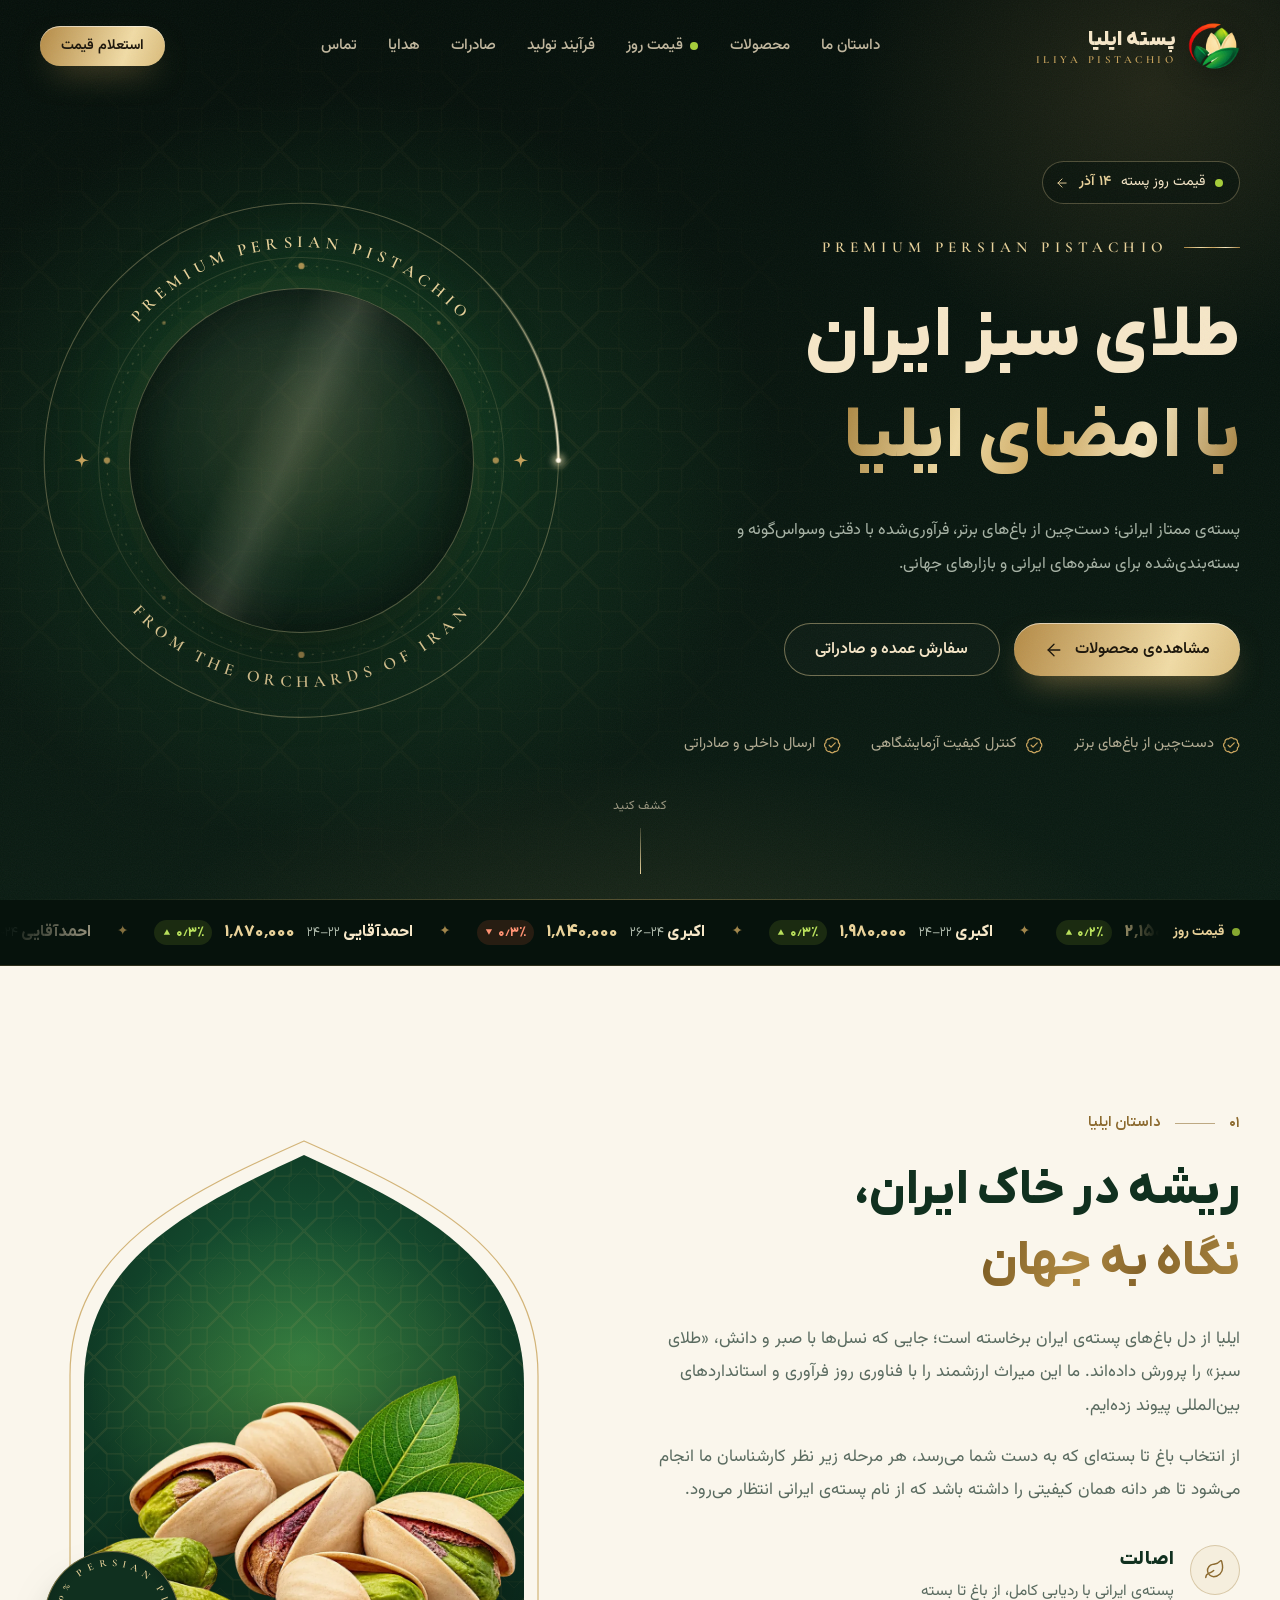
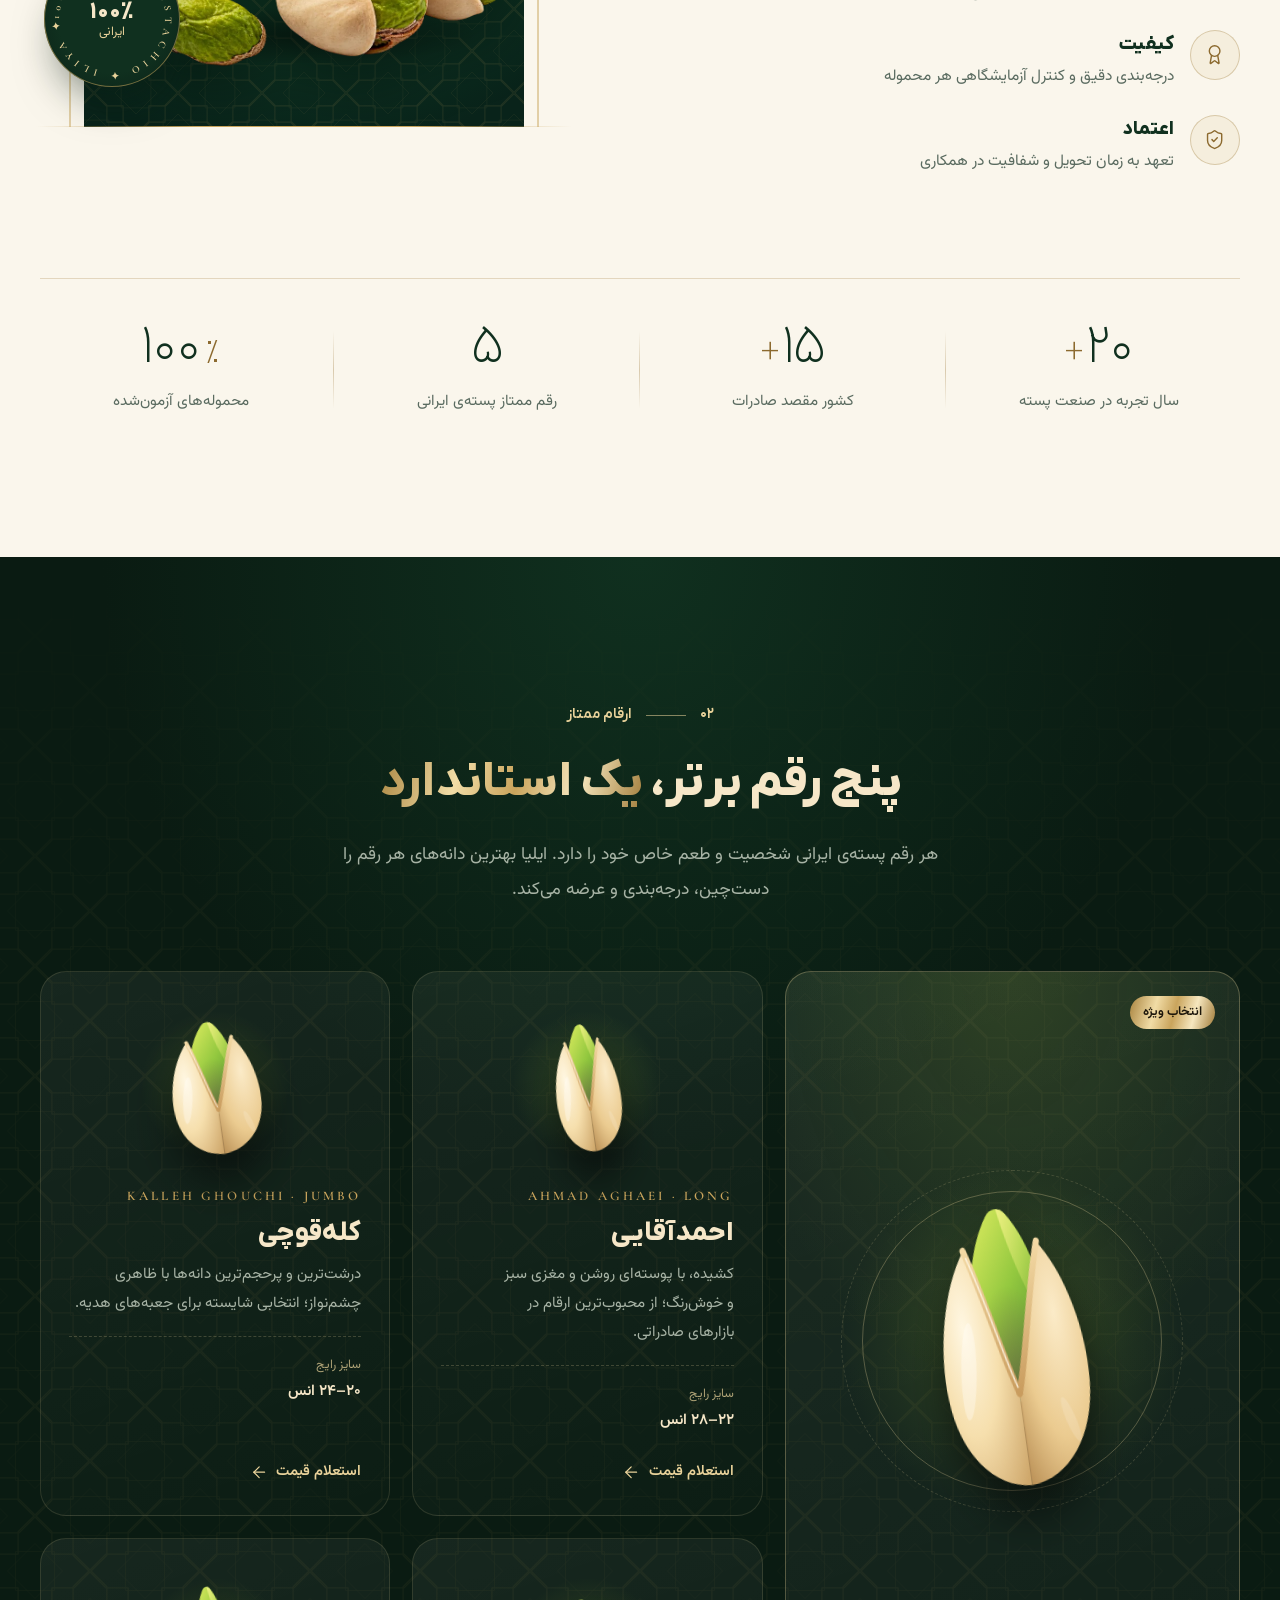
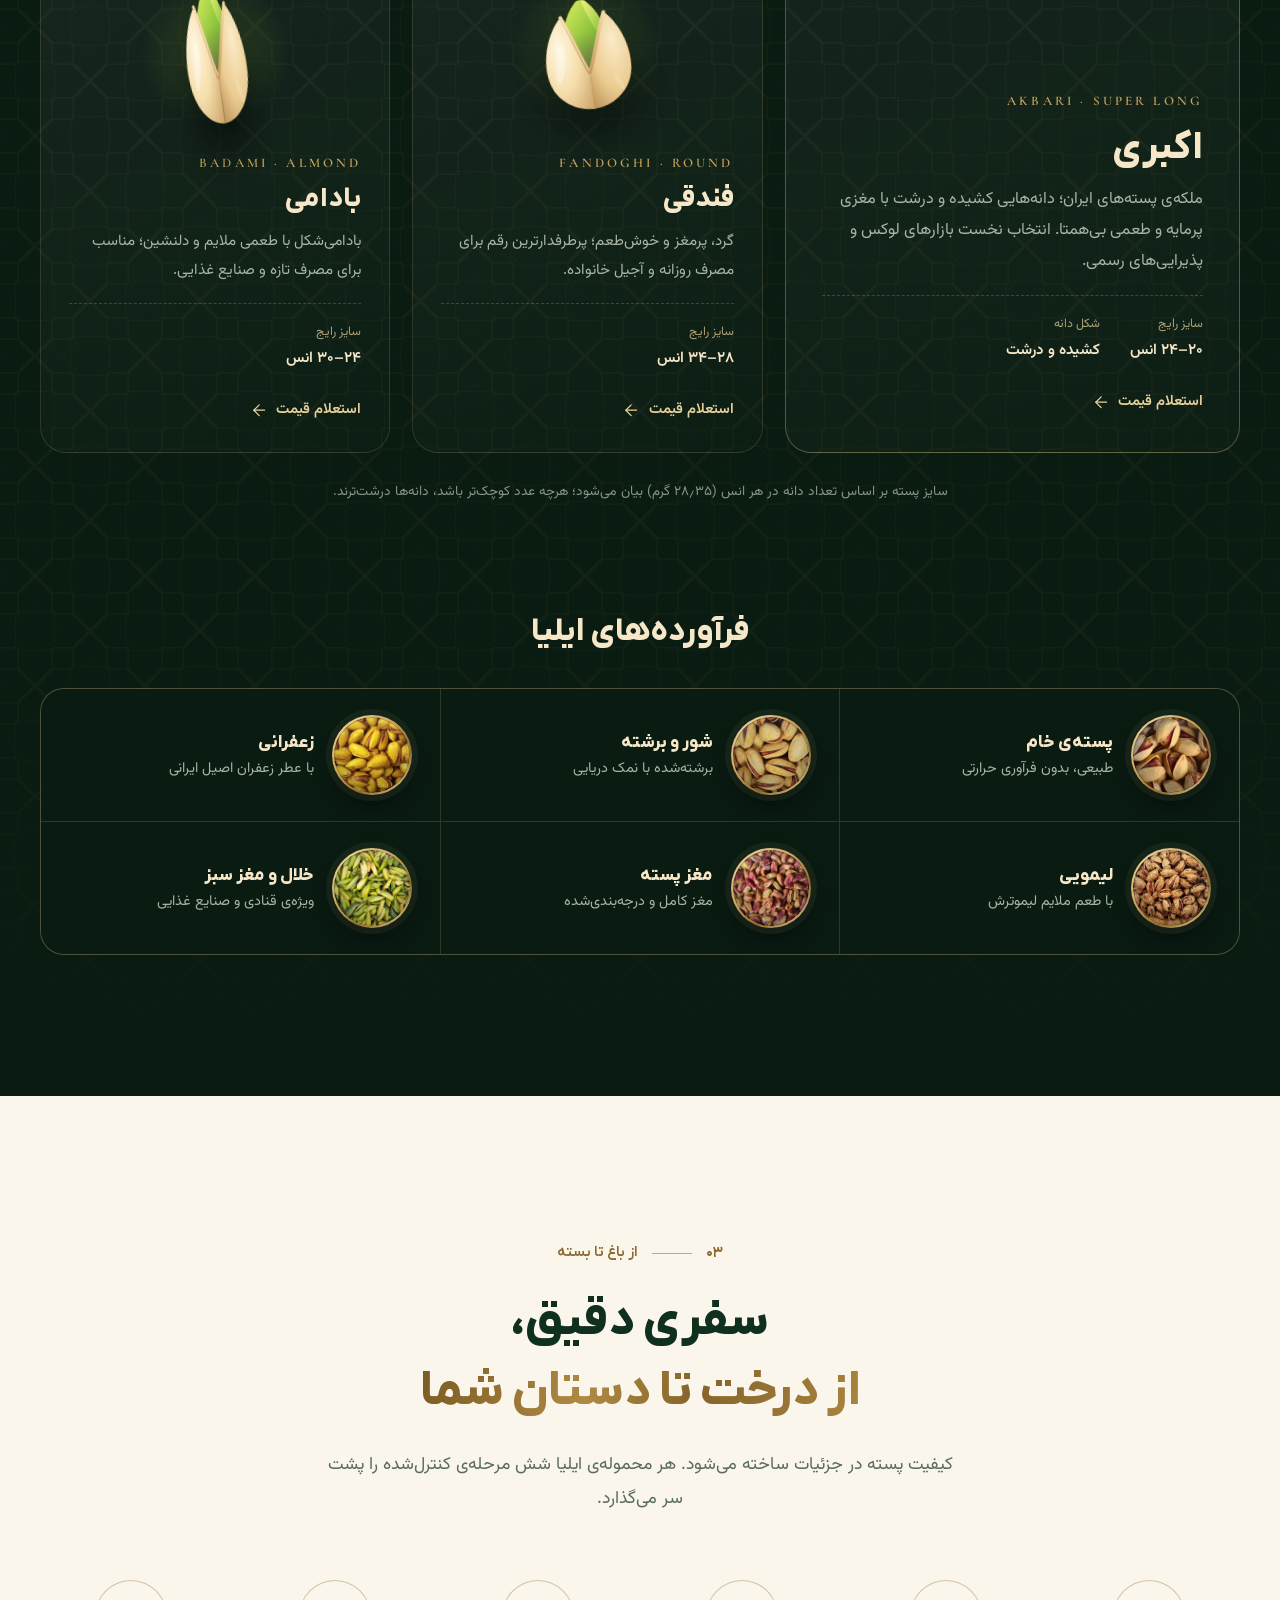
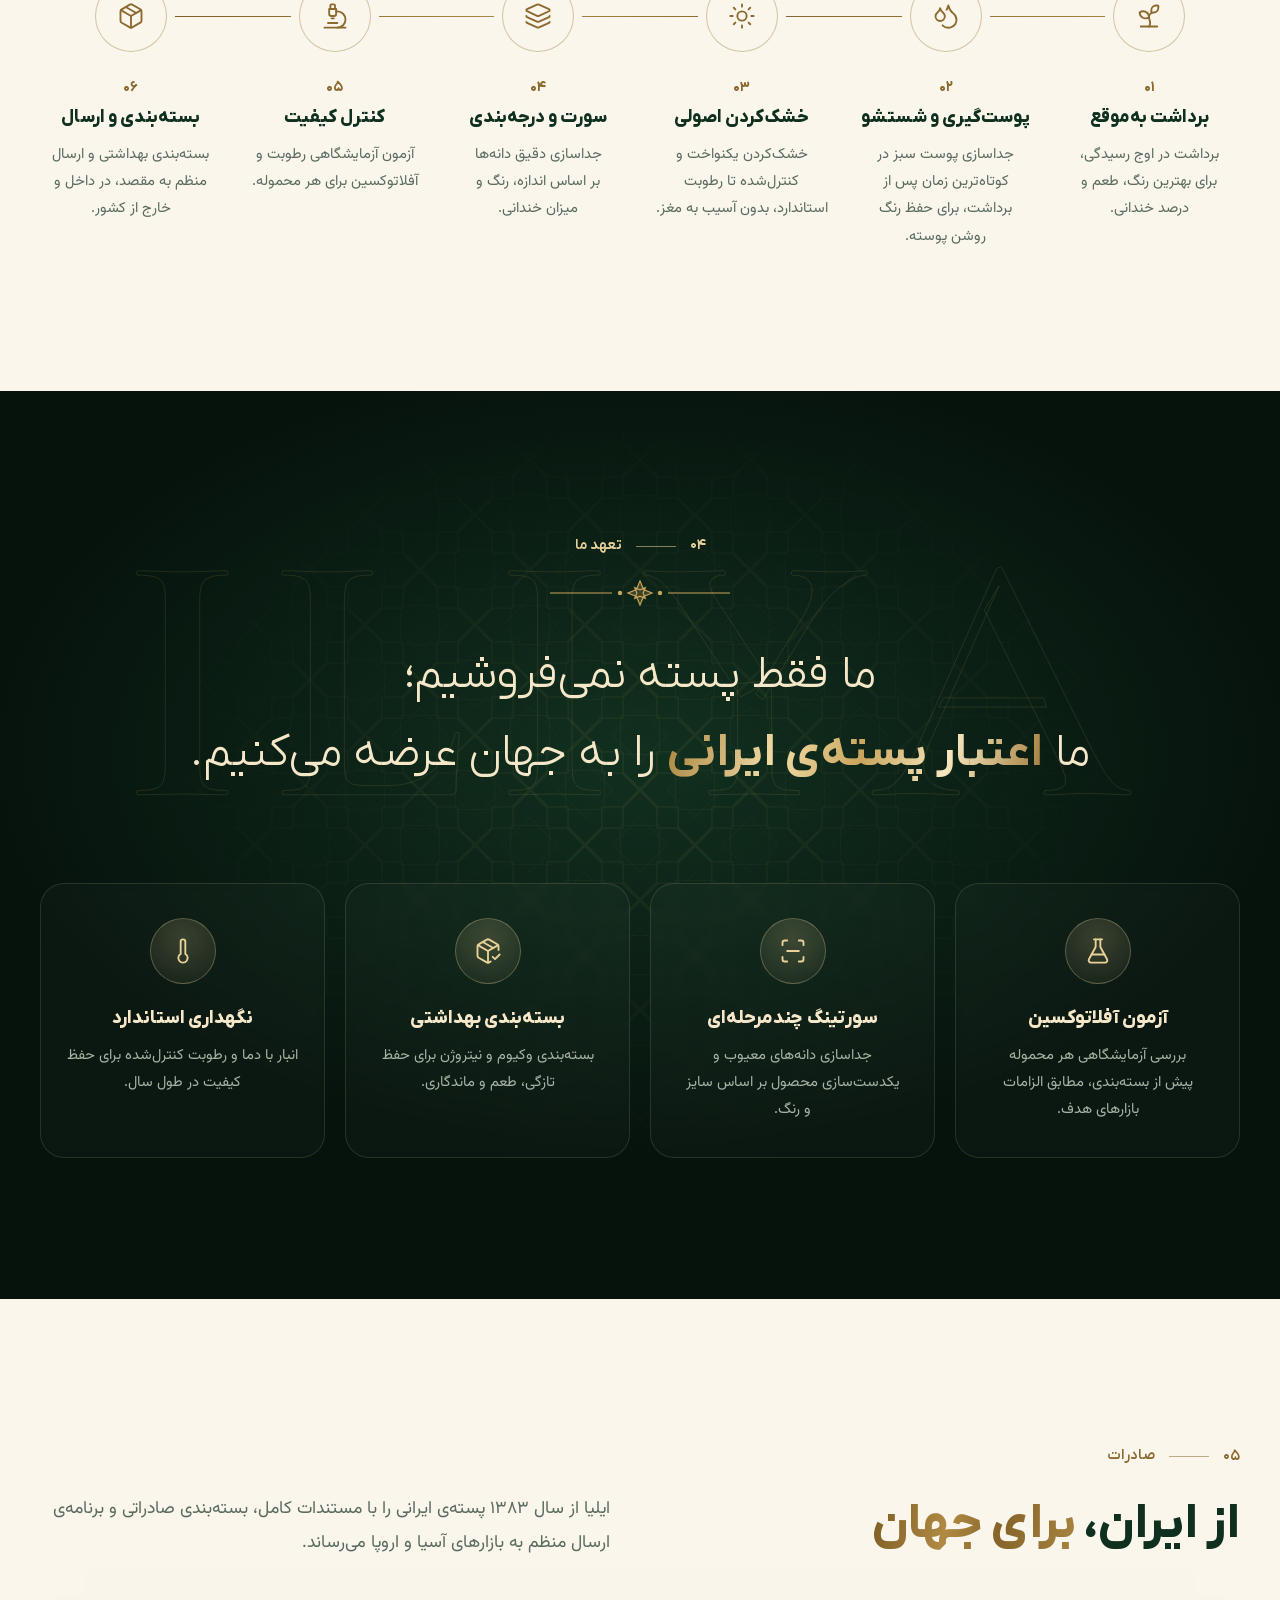
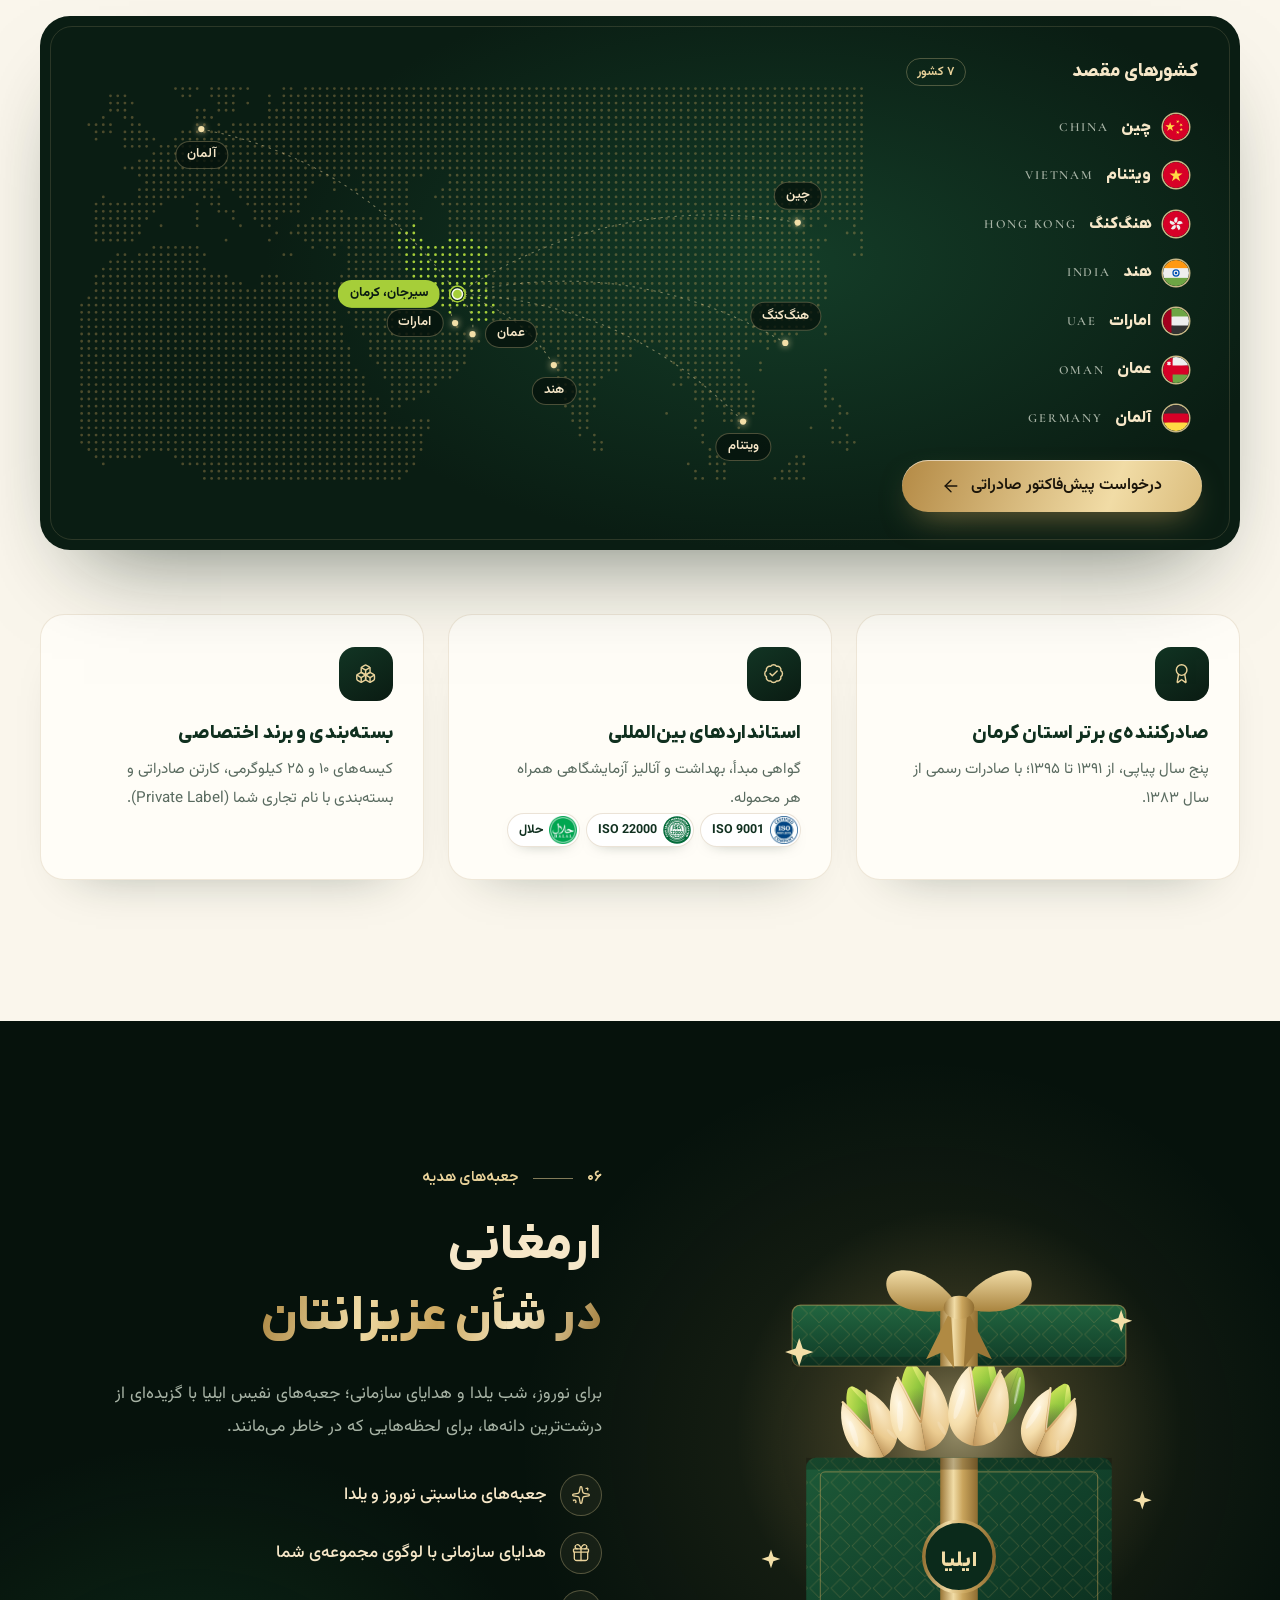
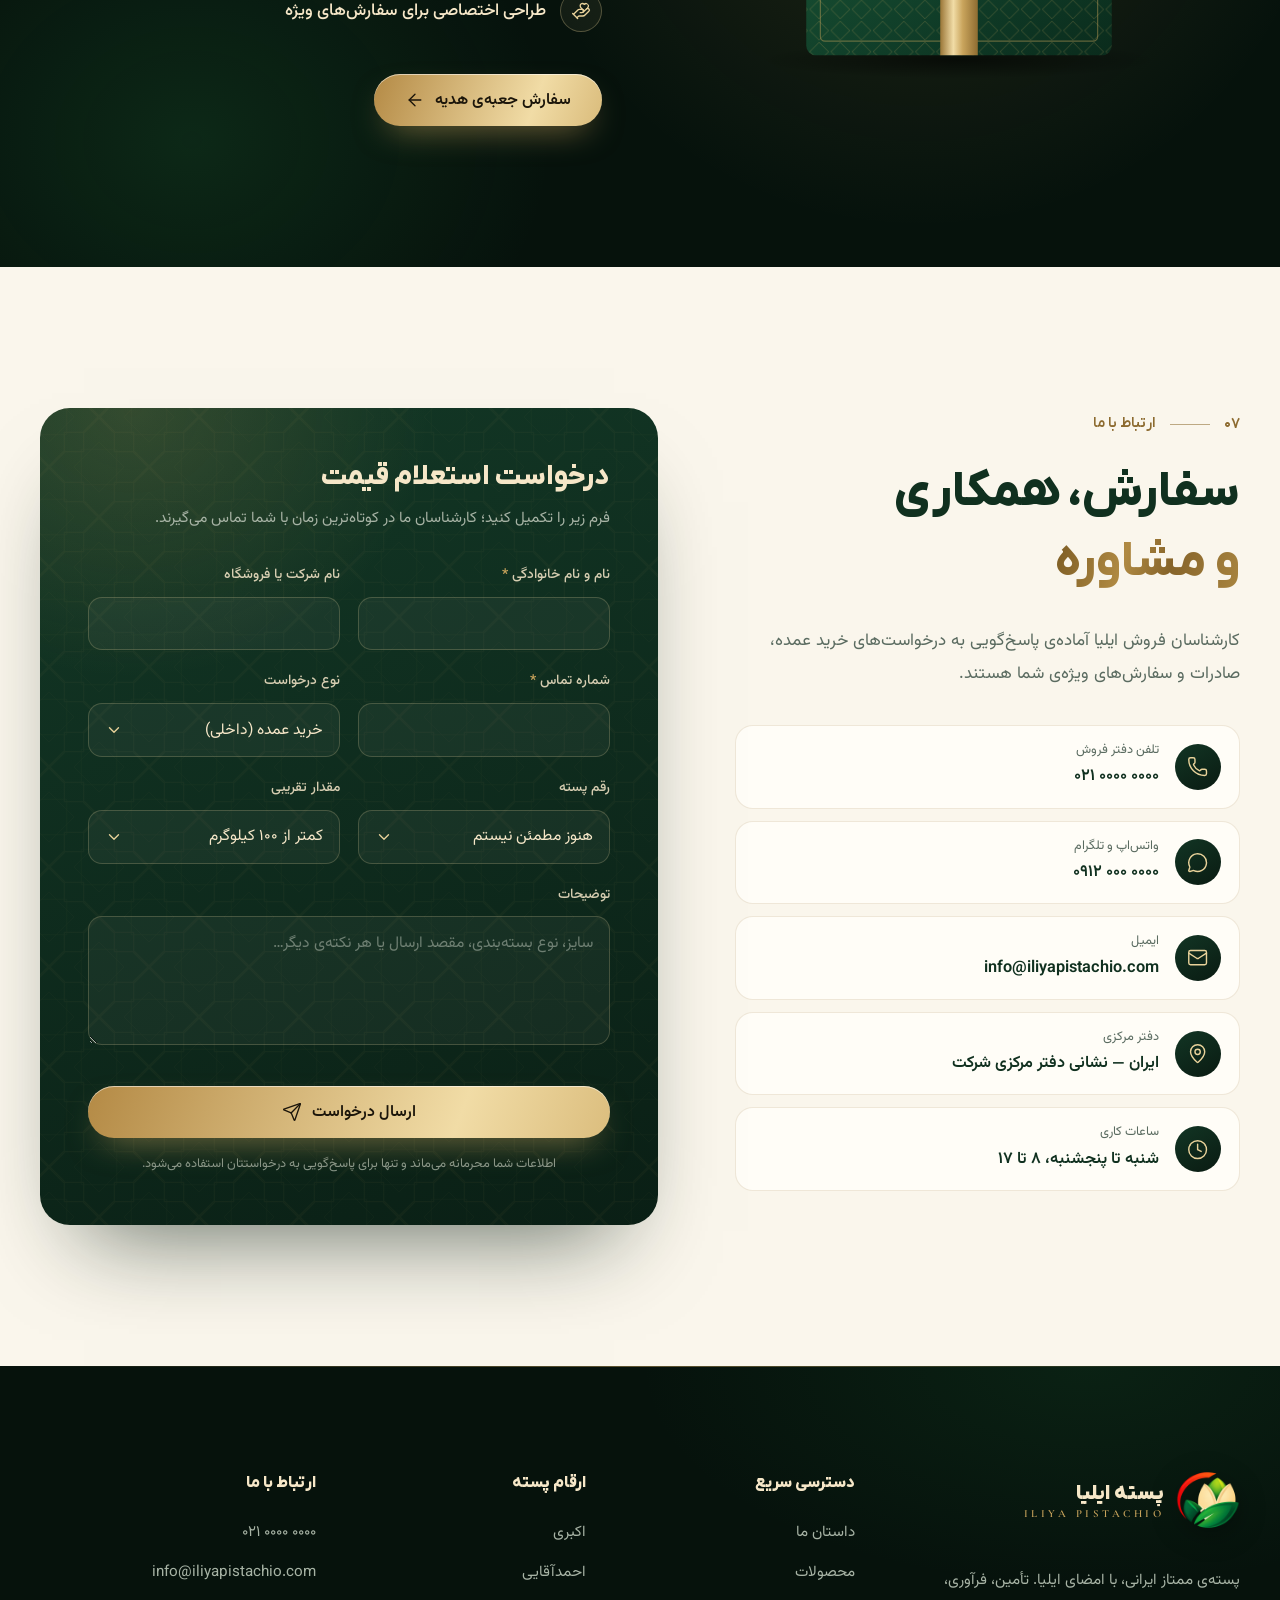
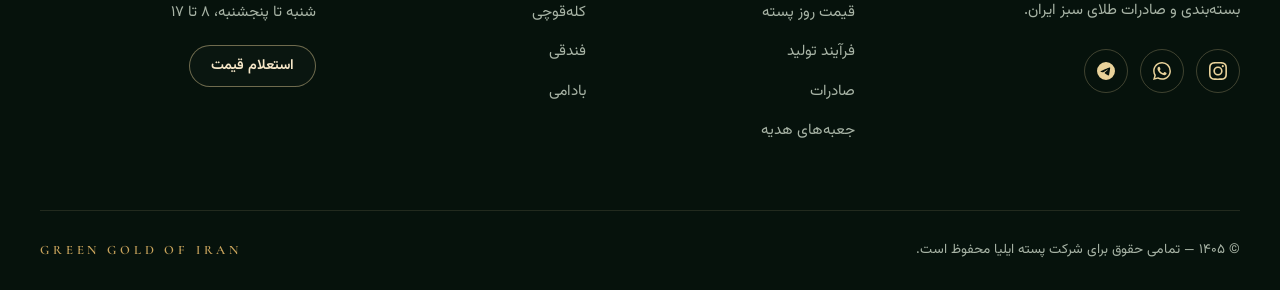
==== index.html @ a75222ee "Put the certification seals in the standards pills The ISO 9001, ISO 22000 and Halal pills now carry" ====
<!doctype html>
<html lang="fa" dir="rtl">
<head>
  <meta charset="utf-8">
  <meta name="viewport" content="width=device-width, initial-scale=1, viewport-fit=cover">
  <title>پسته ایلیا | پسته‌ی ممتاز ایرانی</title>
  <meta name="description" content="پسته ایلیا؛ تأمین، فرآوری، بسته‌بندی و صادرات پسته‌ی ممتاز ایرانی در ارقام اکبری، احمدآقایی، کله‌قوچی، فندقی و بادامی.">
  <meta name="theme-color" content="#07150E">
  <!-- نسخه‌ی نمایشی: تا رسمی‌شدن سایت در موتورهای جستجو نمایه نشود. هنگام انتشار رسمی حذف شود. -->
  <meta name="robots" content="noindex, nofollow">
  <meta property="og:type" content="website">
  <meta property="og:locale" content="fa_IR">
  <meta property="og:site_name" content="پسته ایلیا">
  <meta property="og:title" content="پسته ایلیا | پسته‌ی ممتاز ایرانی">
  <meta property="og:description" content="طلای سبز ایران، با امضای ایلیا. پسته‌ی دست‌چین، درجه‌بندی‌شده و آماده‌ی بازارهای داخلی و صادراتی.">
  <!-- آدرس نسخه‌ی نمایشی روی GitHub Pages؛ پس از اتصال دامنه‌ی رسمی، این آدرس‌ها را عوض کنید -->
  <meta property="og:url" content="https://boofkoor.github.io/iliya-demo/">
  <meta property="og:image" content="https://boofkoor.github.io/iliya-demo/assets/img/og-image.jpg">
  <meta name="twitter:card" content="summary_large_image">
  <link rel="icon" href="favicon.ico" sizes="any">
  <link rel="icon" href="assets/img/favicon.png" type="image/png">
  <link rel="apple-touch-icon" href="assets/img/apple-touch-icon.png">
  <link rel="preload" href="assets/fonts/vazirmatn-variable.woff2" as="font" type="font/woff2" crossorigin>
  <link rel="preload" href="assets/fonts/iranyekanx-variable-fanum.woff2" as="font" type="font/woff2" crossorigin>
  <link rel="stylesheet" href="assets/css/style.css">
  <script src="assets/js/prices-data.js" defer></script>
  <script src="assets/js/prices.js" defer></script>
  <script src="assets/js/main.js" defer></script>
</head>
<body>
  <!-- Icons: Lucide (ISC License, lucide.dev) & Simple Icons (CC0) -->
  <svg class="sprite" xmlns="http://www.w3.org/2000/svg" aria-hidden="true" focusable="false">
  <symbol id="i-sprout" viewBox="0 0 24 24" fill="none" stroke="currentColor" stroke-linecap="round" stroke-linejoin="round"><path d="M14 9.536V7a4 4 0 0 1 4-4h1.5a.5.5 0 0 1 .5.5V5a4 4 0 0 1-4 4 4 4 0 0 0-4 4c0 2 1 3 1 5a5 5 0 0 1-1 3"/><path d="M4 9a5 5 0 0 1 8 4 5 5 0 0 1-8-4"/><path d="M5 21h14"/></symbol>
  <symbol id="i-droplets" viewBox="0 0 24 24" fill="none" stroke="currentColor" stroke-linecap="round" stroke-linejoin="round"><path d="M7 16.3c2.2 0 4-1.83 4-4.05 0-1.16-.57-2.26-1.71-3.19S7.29 6.75 7 5.3c-.29 1.45-1.14 2.84-2.29 3.76S3 11.1 3 12.25c0 2.22 1.8 4.05 4 4.05z"/><path d="M12.56 6.6A10.97 10.97 0 0 0 14 3.02c.5 2.5 2 4.9 4 6.5s3 3.5 3 5.5a6.98 6.98 0 0 1-11.91 4.97"/></symbol>
  <symbol id="i-sun" viewBox="0 0 24 24" fill="none" stroke="currentColor" stroke-linecap="round" stroke-linejoin="round"><circle cx="12" cy="12" r="4"/><path d="M12 2v2"/><path d="M12 20v2"/><path d="m4.93 4.93 1.41 1.41"/><path d="m17.66 17.66 1.41 1.41"/><path d="M2 12h2"/><path d="M20 12h2"/><path d="m6.34 17.66-1.41 1.41"/><path d="m19.07 4.93-1.41 1.41"/></symbol>
  <symbol id="i-layers" viewBox="0 0 24 24" fill="none" stroke="currentColor" stroke-linecap="round" stroke-linejoin="round"><path d="M12.83 2.18a2 2 0 0 0-1.66 0L2.6 6.08a1 1 0 0 0 0 1.83l8.58 3.91a2 2 0 0 0 1.66 0l8.58-3.9a1 1 0 0 0 0-1.83z"/><path d="M2 12a1 1 0 0 0 .58.91l8.6 3.91a2 2 0 0 0 1.65 0l8.58-3.9A1 1 0 0 0 22 12"/><path d="M2 17a1 1 0 0 0 .58.91l8.6 3.91a2 2 0 0 0 1.65 0l8.58-3.9A1 1 0 0 0 22 17"/></symbol>
  <symbol id="i-microscope" viewBox="0 0 24 24" fill="none" stroke="currentColor" stroke-linecap="round" stroke-linejoin="round"><path d="M6 18h8"/><path d="M3 22h18"/><path d="M14 22a7 7 0 1 0 0-14h-1"/><path d="M9 14h2"/><path d="M9 12a2 2 0 0 1-2-2V6h6v4a2 2 0 0 1-2 2Z"/><path d="M12 6V3a1 1 0 0 0-1-1H9a1 1 0 0 0-1 1v3"/></symbol>
  <symbol id="i-package" viewBox="0 0 24 24" fill="none" stroke="currentColor" stroke-linecap="round" stroke-linejoin="round"><path d="M11 21.73a2 2 0 0 0 2 0l7-4A2 2 0 0 0 21 16V8a2 2 0 0 0-1-1.73l-7-4a2 2 0 0 0-2 0l-7 4A2 2 0 0 0 3 8v8a2 2 0 0 0 1 1.73z"/><path d="M12 22V12"/><polyline points="3.29 7 12 12 20.71 7"/><path d="m7.5 4.27 9 5.15"/></symbol>
  <symbol id="i-flask-conical" viewBox="0 0 24 24" fill="none" stroke="currentColor" stroke-linecap="round" stroke-linejoin="round"><path d="M14 2v6a2 2 0 0 0 .245.96l5.51 10.08A2 2 0 0 1 18 22H6a2 2 0 0 1-1.755-2.96l5.51-10.08A2 2 0 0 0 10 8V2"/><path d="M6.453 15h11.094"/><path d="M8.5 2h7"/></symbol>
  <symbol id="i-scan-line" viewBox="0 0 24 24" fill="none" stroke="currentColor" stroke-linecap="round" stroke-linejoin="round"><path d="M3 7V5a2 2 0 0 1 2-2h2"/><path d="M17 3h2a2 2 0 0 1 2 2v2"/><path d="M21 17v2a2 2 0 0 1-2 2h-2"/><path d="M7 21H5a2 2 0 0 1-2-2v-2"/><path d="M7 12h10"/></symbol>
  <symbol id="i-package-check" viewBox="0 0 24 24" fill="none" stroke="currentColor" stroke-linecap="round" stroke-linejoin="round"><path d="M12 22V12"/><path d="m16 17 2 2 4-4"/><path d="M21 11.127V8a2 2 0 0 0-1-1.73l-7-4a2 2 0 0 0-2 0l-7 4A2 2 0 0 0 3 8v8a2 2 0 0 0 1 1.729l7 4a2 2 0 0 0 2 .001l1.32-.753"/><path d="M3.29 7 12 12l8.71-5"/><path d="m7.5 4.27 8.997 5.148"/></symbol>
  <symbol id="i-thermometer" viewBox="0 0 24 24" fill="none" stroke="currentColor" stroke-linecap="round" stroke-linejoin="round"><path d="M14 4v10.54a4 4 0 1 1-4 0V4a2 2 0 0 1 4 0Z"/></symbol>
  <symbol id="i-file-check" viewBox="0 0 24 24" fill="none" stroke="currentColor" stroke-linecap="round" stroke-linejoin="round"><path d="M6 22a2 2 0 0 1-2-2V4a2 2 0 0 1 2-2h8a2.4 2.4 0 0 1 1.704.706l3.588 3.588A2.4 2.4 0 0 1 20 8v12a2 2 0 0 1-2 2z"/><path d="M14 2v5a1 1 0 0 0 1 1h5"/><path d="m9 15 2 2 4-4"/></symbol>
  <symbol id="i-boxes" viewBox="0 0 24 24" fill="none" stroke="currentColor" stroke-linecap="round" stroke-linejoin="round"><path d="M2.97 12.92A2 2 0 0 0 2 14.63v3.24a2 2 0 0 0 .97 1.71l3 1.8a2 2 0 0 0 2.06 0L12 19v-5.5l-5-3-4.03 2.42Z"/><path d="m7 16.5-4.74-2.85"/><path d="m7 16.5 5-3"/><path d="M7 16.5v5.17"/><path d="M12 13.5V19l3.97 2.38a2 2 0 0 0 2.06 0l3-1.8a2 2 0 0 0 .97-1.71v-3.24a2 2 0 0 0-.97-1.71L17 10.5l-5 3Z"/><path d="m17 16.5-5-3"/><path d="m17 16.5 4.74-2.85"/><path d="M17 16.5v5.17"/><path d="M7.97 4.42A2 2 0 0 0 7 6.13v4.37l5 3 5-3V6.13a2 2 0 0 0-.97-1.71l-3-1.8a2 2 0 0 0-2.06 0l-3 1.8Z"/><path d="M12 8 7.26 5.15"/><path d="m12 8 4.74-2.85"/><path d="M12 13.5V8"/></symbol>
  <symbol id="i-tag" viewBox="0 0 24 24" fill="none" stroke="currentColor" stroke-linecap="round" stroke-linejoin="round"><path d="M12.586 2.586A2 2 0 0 0 11.172 2H4a2 2 0 0 0-2 2v7.172a2 2 0 0 0 .586 1.414l8.704 8.704a2.426 2.426 0 0 0 3.42 0l6.58-6.58a2.426 2.426 0 0 0 0-3.42z"/><circle cx="7.5" cy="7.5" r=".5" fill="currentColor"/></symbol>
  <symbol id="i-gift" viewBox="0 0 24 24" fill="none" stroke="currentColor" stroke-linecap="round" stroke-linejoin="round"><path d="M12 7v14"/><path d="M20 11v8a2 2 0 0 1-2 2H6a2 2 0 0 1-2-2v-8"/><path d="M7.5 7a1 1 0 0 1 0-5A4.8 8 0 0 1 12 7a4.8 8 0 0 1 4.5-5 1 1 0 0 1 0 5"/><rect x="3" y="7" width="18" height="4" rx="1"/></symbol>
  <symbol id="i-phone" viewBox="0 0 24 24" fill="none" stroke="currentColor" stroke-linecap="round" stroke-linejoin="round"><path d="M13.832 16.568a1 1 0 0 0 1.213-.303l.355-.465A2 2 0 0 1 17 15h3a2 2 0 0 1 2 2v3a2 2 0 0 1-2 2A18 18 0 0 1 2 4a2 2 0 0 1 2-2h3a2 2 0 0 1 2 2v3a2 2 0 0 1-.8 1.6l-.468.351a1 1 0 0 0-.292 1.233 14 14 0 0 0 6.392 6.384"/></symbol>
  <symbol id="i-mail" viewBox="0 0 24 24" fill="none" stroke="currentColor" stroke-linecap="round" stroke-linejoin="round"><path d="m22 7-8.991 5.727a2 2 0 0 1-2.009 0L2 7"/><rect x="2" y="4" width="20" height="16" rx="2"/></symbol>
  <symbol id="i-map-pin" viewBox="0 0 24 24" fill="none" stroke="currentColor" stroke-linecap="round" stroke-linejoin="round"><path d="M20 10c0 4.993-5.539 10.193-7.399 11.799a1 1 0 0 1-1.202 0C9.539 20.193 4 14.993 4 10a8 8 0 0 1 16 0"/><circle cx="12" cy="10" r="3"/></symbol>
  <symbol id="i-clock" viewBox="0 0 24 24" fill="none" stroke="currentColor" stroke-linecap="round" stroke-linejoin="round"><circle cx="12" cy="12" r="10"/><path d="M12 6v6l4 2"/></symbol>
  <symbol id="i-send" viewBox="0 0 24 24" fill="none" stroke="currentColor" stroke-linecap="round" stroke-linejoin="round"><path d="M14.536 21.686a.5.5 0 0 0 .937-.024l6.5-19a.496.496 0 0 0-.635-.635l-19 6.5a.5.5 0 0 0-.024.937l7.93 3.18a2 2 0 0 1 1.112 1.11z"/><path d="m21.854 2.147-10.94 10.939"/></symbol>
  <symbol id="i-message-circle" viewBox="0 0 24 24" fill="none" stroke="currentColor" stroke-linecap="round" stroke-linejoin="round"><path d="M2.992 16.342a2 2 0 0 1 .094 1.167l-1.065 3.29a1 1 0 0 0 1.236 1.168l3.413-.998a2 2 0 0 1 1.099.092 10 10 0 1 0-4.777-4.719"/></symbol>
  <symbol id="i-badge-check" viewBox="0 0 24 24" fill="none" stroke="currentColor" stroke-linecap="round" stroke-linejoin="round"><path d="M3.85 8.62a4 4 0 0 1 4.78-4.77 4 4 0 0 1 6.74 0 4 4 0 0 1 4.78 4.78 4 4 0 0 1 0 6.74 4 4 0 0 1-4.77 4.78 4 4 0 0 1-6.75 0 4 4 0 0 1-4.78-4.77 4 4 0 0 1 0-6.76Z"/><path d="m16 9-5.5 5.5L8 12"/></symbol>
  <symbol id="i-arrow-left" viewBox="0 0 24 24" fill="none" stroke="currentColor" stroke-linecap="round" stroke-linejoin="round"><path d="m12 19-7-7 7-7"/><path d="M19 12H5"/></symbol>
  <symbol id="i-arrow-up" viewBox="0 0 24 24" fill="none" stroke="currentColor" stroke-linecap="round" stroke-linejoin="round"><path d="m5 12 7-7 7 7"/><path d="M12 19V5"/></symbol>
  <symbol id="i-menu" viewBox="0 0 24 24" fill="none" stroke="currentColor" stroke-linecap="round" stroke-linejoin="round"><path d="M4 5h16"/><path d="M4 12h16"/><path d="M4 19h16"/></symbol>
  <symbol id="i-x" viewBox="0 0 24 24" fill="none" stroke="currentColor" stroke-linecap="round" stroke-linejoin="round"><path d="M18 6 6 18"/><path d="m6 6 12 12"/></symbol>
  <symbol id="i-check" viewBox="0 0 24 24" fill="none" stroke="currentColor" stroke-linecap="round" stroke-linejoin="round"><path d="M20 6 9 17l-5-5"/></symbol>
  <symbol id="i-leaf" viewBox="0 0 24 24" fill="none" stroke="currentColor" stroke-linecap="round" stroke-linejoin="round"><path d="M11 20a10 10 0 0010-10 25.9 25.9 0 00-1.04-7.281 1 1 0 00-1.755-.325C15.833 5.5 13 5.5 9.8 6.1A7 7 0 0011 20"/><path d="M2 21a5 5 0 012.911-4.544C7.613 15.212 8.351 15.24 11 13"/></symbol>
  <symbol id="i-award" viewBox="0 0 24 24" fill="none" stroke="currentColor" stroke-linecap="round" stroke-linejoin="round"><path d="m15.477 12.89 1.515 8.526a.5.5 0 0 1-.81.47l-3.58-2.687a1 1 0 0 0-1.197 0l-3.586 2.686a.5.5 0 0 1-.81-.469l1.514-8.526"/><circle cx="12" cy="8" r="6"/></symbol>
  <symbol id="i-shield-check" viewBox="0 0 24 24" fill="none" stroke="currentColor" stroke-linecap="round" stroke-linejoin="round"><path d="M20 13c0 5-3.5 7.5-7.66 8.95a1 1 0 0 1-.67-.01C7.5 20.5 4 18 4 13V6a1 1 0 0 1 1-1c2 0 4.5-1.2 6.24-2.72a1.17 1.17 0 0 1 1.52 0C14.51 3.81 17 5 19 5a1 1 0 0 1 1 1z"/><path d="m9 12 2 2 4-4"/></symbol>
  <symbol id="i-sparkles" viewBox="0 0 24 24" fill="none" stroke="currentColor" stroke-linecap="round" stroke-linejoin="round"><path d="M11.017 2.814a1 1 0 0 1 1.966 0l1.051 5.558a2 2 0 0 0 1.594 1.594l5.558 1.051a1 1 0 0 1 0 1.966l-5.558 1.051a2 2 0 0 0-1.594 1.594l-1.051 5.558a1 1 0 0 1-1.966 0l-1.051-5.558a2 2 0 0 0-1.594-1.594l-5.558-1.051a1 1 0 0 1 0-1.966l5.558-1.051a2 2 0 0 0 1.594-1.594z"/><path d="M20 2v4"/><path d="M22 4h-4"/><circle cx="4" cy="20" r="2"/></symbol>
  <symbol id="i-globe" viewBox="0 0 24 24" fill="none" stroke="currentColor" stroke-linecap="round" stroke-linejoin="round"><circle cx="12" cy="12" r="10"/><path d="M12 2a14.5 14.5 0 0 0 0 20 14.5 14.5 0 0 0 0-20"/><path d="M2 12h20"/></symbol>
  <symbol id="i-hand-heart" viewBox="0 0 24 24" fill="none" stroke="currentColor" stroke-linecap="round" stroke-linejoin="round"><path d="M11 14h2a2 2 0 0 0 0-4h-3c-.6 0-1.1.2-1.4.6L3 16"/><path d="m14.45 13.39 5.05-4.694C20.196 8 21 6.85 21 5.75a2.75 2.75 0 0 0-4.797-1.837.276.276 0 0 1-.406 0A2.75 2.75 0 0 0 11 5.75c0 1.2.802 2.248 1.5 2.946L16 11.95"/><path d="m2 15 6 6"/><path d="m7 20 1.6-1.4c.3-.4.8-.6 1.4-.6h4c1.1 0 2.1-.4 2.8-1.2l4.6-4.4a1 1 0 0 0-2.75-2.91"/></symbol>
  <symbol id="i-trending-up" viewBox="0 0 24 24" fill="none" stroke="currentColor" stroke-linecap="round" stroke-linejoin="round"><path d="M16 7h6v6"/><path d="m22 7-8.5 8.5-5-5L2 17"/></symbol>
  <symbol id="i-trending-down" viewBox="0 0 24 24" fill="none" stroke="currentColor" stroke-linecap="round" stroke-linejoin="round"><path d="M16 17h6v-6"/><path d="m22 17-8.5-8.5-5 5L2 7"/></symbol>
  <symbol id="i-calculator" viewBox="0 0 24 24" fill="none" stroke="currentColor" stroke-linecap="round" stroke-linejoin="round"><rect width="16" height="20" x="4" y="2" rx="2"/><line x1="8" x2="16" y1="6" y2="6"/><line x1="16" x2="16" y1="14" y2="18"/><path d="M16 10h.01"/><path d="M12 10h.01"/><path d="M8 10h.01"/><path d="M12 14h.01"/><path d="M8 14h.01"/><path d="M12 18h.01"/><path d="M8 18h.01"/></symbol>
  <symbol id="i-bell-ring" viewBox="0 0 24 24" fill="none" stroke="currentColor" stroke-linecap="round" stroke-linejoin="round"><path d="M10.268 21a2 2 0 0 0 3.464 0"/><path d="M22 8c0-2.3-.8-4.3-2-6"/><path d="M3.262 15.326A1 1 0 0 0 4 17h16a1 1 0 0 0 .74-1.673C19.41 13.956 18 12.499 18 8A6 6 0 0 0 6 8c0 4.499-1.411 5.956-2.738 7.326"/><path d="M4 2C2.8 3.7 2 5.7 2 8"/></symbol>
  <symbol id="i-share-2" viewBox="0 0 24 24" fill="none" stroke="currentColor" stroke-linecap="round" stroke-linejoin="round"><circle cx="18" cy="5" r="3"/><circle cx="6" cy="12" r="3"/><circle cx="18" cy="19" r="3"/><line x1="8.59" x2="15.42" y1="13.51" y2="17.49"/><line x1="15.41" x2="8.59" y1="6.51" y2="10.49"/></symbol>
  <symbol id="i-chart-spline" viewBox="0 0 24 24" fill="none" stroke="currentColor" stroke-linecap="round" stroke-linejoin="round"><path d="M3 3v16a2 2 0 0 0 2 2h16"/><path d="M7 16c.5-2 1.5-7 4-7 2 0 2 3 4 3 2.5 0 4.5-5 5-7"/></symbol>
  <symbol id="i-info" viewBox="0 0 24 24" fill="none" stroke="currentColor" stroke-linecap="round" stroke-linejoin="round"><circle cx="12" cy="12" r="10"/><path d="M12 16v-4"/><path d="M12 8h.01"/></symbol>
  <symbol id="i-scale" viewBox="0 0 24 24" fill="none" stroke="currentColor" stroke-linecap="round" stroke-linejoin="round"><path d="M12 3v18"/><path d="m19 8 3 8a5 5 0 0 1-6 0zV7"/><path d="M3 7h1a17 17 0 0 0 8-2 17 17 0 0 0 8 2h1"/><path d="m5 8 3 8a5 5 0 0 1-6 0zV7"/><path d="M7 21h10"/></symbol>
  <symbol id="i-calendar-days" viewBox="0 0 24 24" fill="none" stroke="currentColor" stroke-linecap="round" stroke-linejoin="round"><path d="M8 2v3"/><path d="M16 2v3"/><rect x="3" y="3" width="18" height="18" rx="2"/><path d="M3 9h18"/><path d="M8 13h.01"/><path d="M12 13h.01"/><path d="M16 13h.01"/><path d="M8 17h.01"/><path d="M12 17h.01"/><path d="M16 17h.01"/></symbol>
  <symbol id="i-handshake" viewBox="0 0 24 24" fill="none" stroke="currentColor" stroke-linecap="round" stroke-linejoin="round"><path d="m11 17 2 2a1 1 0 1 0 3-3"/><path d="m14 14 2.5 2.5a1 1 0 1 0 3-3l-3.88-3.88a3 3 0 0 0-4.24 0l-.88.88a1 1 0 1 1-3-3l2.81-2.81a5.79 5.79 0 0 1 7.06-.87l.47.28a2 2 0 0 0 1.42.25L21 4"/><path d="m21 3 1 11h-2"/><path d="M3 3 2 14l6.5 6.5a1 1 0 1 0 3-3"/><path d="M3 4h8"/></symbol>
  <symbol id="i-truck" viewBox="0 0 24 24" fill="none" stroke="currentColor" stroke-linecap="round" stroke-linejoin="round"><path d="M14 18V6a2 2 0 0 0-2-2H4a2 2 0 0 0-2 2v11a1 1 0 0 0 1 1h2"/><path d="M15 18H9"/><path d="M19 18h2a1 1 0 0 0 1-1v-3.65a1 1 0 0 0-.22-.624l-3.48-4.35A1 1 0 0 0 17.52 8H14"/><circle cx="17" cy="18" r="2"/><circle cx="7" cy="18" r="2"/></symbol>
  <symbol id="i-refresh-cw" viewBox="0 0 24 24" fill="none" stroke="currentColor" stroke-linecap="round" stroke-linejoin="round"><path d="M3 12a9 9 0 0 1 9-9 9.75 9.75 0 0 1 6.74 2.74L21 8"/><path d="M21 3v5h-5"/><path d="M21 12a9 9 0 0 1-9 9 9.75 9.75 0 0 1-6.74-2.74L3 16"/><path d="M8 16H3v5"/></symbol>
  <symbol id="i-instagram" viewBox="0 0 24 24" fill="currentColor"><path d="M7.0301.084c-1.2768.0602-2.1487.264-2.911.5634-.7888.3075-1.4575.72-2.1228 1.3877-.6652.6677-1.075 1.3368-1.3802 2.127-.2954.7638-.4956 1.6365-.552 2.914-.0564 1.2775-.0689 1.6882-.0626 4.947.0062 3.2586.0206 3.6671.0825 4.9473.061 1.2765.264 2.1482.5635 2.9107.308.7889.72 1.4573 1.388 2.1228.6679.6655 1.3365 1.0743 2.1285 1.38.7632.295 1.6361.4961 2.9134.552 1.2773.056 1.6884.069 4.9462.0627 3.2578-.0062 3.668-.0207 4.9478-.0814 1.28-.0607 2.147-.2652 2.9098-.5633.7889-.3086 1.4578-.72 2.1228-1.3881.665-.6682 1.0745-1.3378 1.3795-2.1284.2957-.7632.4966-1.636.552-2.9124.056-1.2809.0692-1.6898.063-4.948-.0063-3.2583-.021-3.6668-.0817-4.9465-.0607-1.2797-.264-2.1487-.5633-2.9117-.3084-.7889-.72-1.4568-1.3876-2.1228C21.2982 1.33 20.628.9208 19.8378.6165 19.074.321 18.2017.1197 16.9244.0645 15.6471.0093 15.236-.005 11.977.0014 8.718.0076 8.31.0215 7.0301.0839m.1402 21.6932c-1.17-.0509-1.8053-.2453-2.2287-.408-.5606-.216-.96-.4771-1.3819-.895-.422-.4178-.6811-.8186-.9-1.378-.1644-.4234-.3624-1.058-.4171-2.228-.0595-1.2645-.072-1.6442-.079-4.848-.007-3.2037.0053-3.583.0607-4.848.05-1.169.2456-1.805.408-2.2282.216-.5613.4762-.96.895-1.3816.4188-.4217.8184-.6814 1.3783-.9003.423-.1651 1.0575-.3614 2.227-.4171 1.2655-.06 1.6447-.072 4.848-.079 3.2033-.007 3.5835.005 4.8495.0608 1.169.0508 1.8053.2445 2.228.408.5608.216.96.4754 1.3816.895.4217.4194.6816.8176.9005 1.3787.1653.4217.3617 1.056.4169 2.2263.0602 1.2655.0739 1.645.0796 4.848.0058 3.203-.0055 3.5834-.061 4.848-.051 1.17-.245 1.8055-.408 2.2294-.216.5604-.4763.96-.8954 1.3814-.419.4215-.8181.6811-1.3783.9-.4224.1649-1.0577.3617-2.2262.4174-1.2656.0595-1.6448.072-4.8493.079-3.2045.007-3.5825-.006-4.848-.0608M16.953 5.5864A1.44 1.44 0 1 0 18.39 4.144a1.44 1.44 0 0 0-1.437 1.4424M5.8385 12.012c.0067 3.4032 2.7706 6.1557 6.173 6.1493 3.4026-.0065 6.157-2.7701 6.1506-6.1733-.0065-3.4032-2.771-6.1565-6.174-6.1498-3.403.0067-6.156 2.771-6.1496 6.1738M8 12.0077a4 4 0 1 1 4.008 3.9921A3.9996 3.9996 0 0 1 8 12.0077"/></symbol>
  <symbol id="i-whatsapp" viewBox="0 0 24 24" fill="currentColor"><path d="M17.472 14.382c-.297-.149-1.758-.867-2.03-.967-.273-.099-.471-.148-.67.15-.197.297-.767.966-.94 1.164-.173.199-.347.223-.644.075-.297-.15-1.255-.463-2.39-1.475-.883-.788-1.48-1.761-1.653-2.059-.173-.297-.018-.458.13-.606.134-.133.298-.347.446-.52.149-.174.198-.298.298-.497.099-.198.05-.371-.025-.52-.075-.149-.669-1.612-.916-2.207-.242-.579-.487-.5-.669-.51-.173-.008-.371-.01-.57-.01-.198 0-.52.074-.792.372-.272.297-1.04 1.016-1.04 2.479 0 1.462 1.065 2.875 1.213 3.074.149.198 2.096 3.2 5.077 4.487.709.306 1.262.489 1.694.625.712.227 1.36.195 1.871.118.571-.085 1.758-.719 2.006-1.413.248-.694.248-1.289.173-1.413-.074-.124-.272-.198-.57-.347m-5.421 7.403h-.004a9.87 9.87 0 01-5.031-1.378l-.361-.214-3.741.982.998-3.648-.235-.374a9.86 9.86 0 01-1.51-5.26c.001-5.45 4.436-9.884 9.888-9.884 2.64 0 5.122 1.03 6.988 2.898a9.825 9.825 0 012.893 6.994c-.003 5.45-4.437 9.884-9.885 9.884m8.413-18.297A11.815 11.815 0 0012.05 0C5.495 0 .16 5.335.157 11.892c0 2.096.547 4.142 1.588 5.945L.057 24l6.305-1.654a11.882 11.882 0 005.683 1.448h.005c6.554 0 11.89-5.335 11.893-11.893a11.821 11.821 0 00-3.48-8.413Z"/></symbol>
  <symbol id="i-telegram" viewBox="0 0 24 24" fill="currentColor"><path d="M11.944 0A12 12 0 0 0 0 12a12 12 0 0 0 12 12 12 12 0 0 0 12-12A12 12 0 0 0 12 0a12 12 0 0 0-.056 0zm4.962 7.224c.1-.002.321.023.465.14a.506.506 0 0 1 .171.325c.016.093.036.306.02.472-.18 1.898-.962 6.502-1.36 8.627-.168.9-.499 1.201-.82 1.23-.696.065-1.225-.46-1.9-.902-1.056-.693-1.653-1.124-2.678-1.8-1.185-.78-.417-1.21.258-1.91.177-.184 3.247-2.977 3.307-3.23.007-.032.014-.15-.056-.212s-.174-.041-.249-.024c-.106.024-1.793 1.14-5.061 3.345-.48.33-.913.49-1.302.48-.428-.008-1.252-.241-1.865-.44-.752-.245-1.349-.374-1.297-.789.027-.216.325-.437.893-.663 3.498-1.524 5.83-2.529 6.998-3.014 3.332-1.386 4.025-1.627 4.476-1.635z"/></symbol>
  </svg>
  <a class="skip-link" href="#main">پرش به محتوای اصلی</a>

  <!-- ============ Header ============ -->
  <header class="site-header" data-header>
    <div class="scroll-progress" data-progress></div>
    <div class="container header-inner">
      <a class="brand" href="#home" aria-label="پسته ایلیا — صفحه‌ی اصلی">
        <img class="brand-logo" src="assets/img/logo.webp" alt="" width="600" height="600">
        <span class="brand-text">
          <strong>پسته ایلیا</strong>
          <small lang="en" dir="ltr">ILIYA PISTACHIO</small>
        </span>
      </a>
      <nav class="nav" aria-label="منوی اصلی">
        <a href="#about">داستان ما</a>
        <a href="#products">محصولات</a>
        <a href="prices.html" class="nav-live"><i class="live-dot" aria-hidden="true"></i>قیمت روز</a>
        <a href="#process">فرآیند تولید</a>
        <a href="#export">صادرات</a>
        <a href="#gift">هدایا</a>
        <a href="#contact">تماس</a>
      </nav>
      <a class="btn btn-gold btn-sm header-cta" href="#contact">استعلام قیمت</a>
      <button class="menu-toggle" type="button" aria-label="منو" aria-expanded="false" aria-controls="mobile-menu" data-menu-toggle>
        <span></span><span></span>
      </button>
    </div>
  </header>

  <div class="mobile-menu" id="mobile-menu" data-menu inert>
    <nav class="mobile-nav" aria-label="منوی موبایل">
      <a href="#about" style="--i:0">داستان ما</a>
      <a href="#products" style="--i:1">محصولات</a>
      <a href="prices.html" style="--i:2">قیمت روز</a>
      <a href="#process" style="--i:3">فرآیند تولید</a>
      <a href="#export" style="--i:4">صادرات</a>
      <a href="#gift" style="--i:5">هدایا</a>
      <a href="#contact" style="--i:6">تماس با ما</a>
    </nav>
    <a class="btn btn-gold" href="#contact">استعلام قیمت</a>
    <p class="mobile-menu-note" lang="en" dir="ltr">ILIYA · PREMIUM PERSIAN PISTACHIO</p>
  </div>

  <main id="main">

    <!-- ============ Hero ============ -->
    <section class="hero" id="home">
      <div class="hero-bg" aria-hidden="true"></div>
      <div class="container hero-grid">
        <div class="hero-copy">
          <a class="price-pill" href="prices.html">
            <i class="live-dot" aria-hidden="true"></i>
            <span>قیمت روز پسته</span>
            <b data-price-pill-date>به‌روز شد</b>
            <svg class="icon" aria-hidden="true"><use href="#i-arrow-left"/></svg>
          </a>
          <p class="eyebrow"><span class="eyebrow-line"></span><span lang="en" dir="ltr">Premium Persian Pistachio</span></p>
          <h1 class="hero-title">
            <span class="line"><span>طلای سبز ایران</span></span>
            <span class="line"><span class="gold-text">با امضای ایلیا</span></span>
          </h1>
          <p class="hero-lead">پسته‌ی ممتاز ایرانی؛ دست‌چین از باغ‌های برتر، فرآوری‌شده با دقتی وسواس‌گونه و بسته‌بندی‌شده برای سفره‌های ایرانی و بازارهای جهانی.</p>
          <div class="hero-actions">
            <a class="btn btn-gold" href="#products">
              مشاهده‌ی محصولات
              <svg class="icon" aria-hidden="true"><use href="#i-arrow-left"/></svg>
            </a>
            <a class="btn btn-ghost" href="#contact" data-request="export">سفارش عمده و صادراتی</a>
          </div>
          <ul class="hero-badges">
            <li><svg class="icon" aria-hidden="true"><use href="#i-badge-check"/></svg>دست‌چین از باغ‌های برتر</li>
            <li><svg class="icon" aria-hidden="true"><use href="#i-badge-check"/></svg>کنترل کیفیت آزمایشگاهی</li>
            <li><svg class="icon" aria-hidden="true"><use href="#i-badge-check"/></svg>ارسال داخلی و صادراتی</li>
          </ul>
        </div>

        <div class="hero-visual" aria-hidden="true">
          <div class="medallion">
            <div class="medallion-glow"></div>
            <svg class="medallion-ring" viewBox="0 0 500 500">
              <defs>
                <path id="ring-arc-top" d="M46 250A204 204 0 0 1 454 250"/>
                <path id="ring-arc-bottom" d="M33 250A217 217 0 0 0 467 250"/>
                <linearGradient id="ring-comet-fade" gradientUnits="userSpaceOnUse" x1="414.61" y1="67.19" x2="496" y2="250"><stop offset="0" stop-color="#F6E3B0" stop-opacity="0"/><stop offset="1" stop-color="#FFF4D6"/></linearGradient>
                <filter id="ring-comet-glow" x="-200%" y="-200%" width="500%" height="500%"><feGaussianBlur stdDeviation="3"/></filter>
              </defs>
              <circle class="ring-line ring-draw" cx="250" cy="250" r="246" pathLength="1"/>
              <circle class="ring-line ring-line--fine ring-draw" cx="250" cy="250" r="194" pathLength="1"/>
              <g class="ring-comet">
                <path d="M414.61 67.19A246 246 0 0 1 496 250" fill="none" stroke="url(#ring-comet-fade)" stroke-width="2.2" stroke-linecap="round"/>
                <circle cx="496" cy="250" r="6" fill="#F6E3B0" opacity=".55" filter="url(#ring-comet-glow)"/>
                <circle cx="496" cy="250" r="2.4" fill="#FFF8E6"/>
              </g>
              <g class="ring-deco">
                <circle class="ring-line ring-line--dashed" cx="250" cy="250" r="186"/>
                <circle class="ring-bead" cx="436" cy="250" r="3"/>
                <circle class="ring-bead" cx="250" cy="436" r="3"/>
                <circle class="ring-bead" cx="64" cy="250" r="3"/>
                <circle class="ring-bead" cx="250" cy="64" r="3"/>
                <circle class="ring-bead ring-bead--sm" cx="381.52" cy="381.52" r="1.8"/>
                <circle class="ring-bead ring-bead--sm" cx="118.48" cy="381.52" r="1.8"/>
                <circle class="ring-bead ring-bead--sm" cx="118.48" cy="118.48" r="1.8"/>
                <circle class="ring-bead ring-bead--sm" cx="381.52" cy="118.48" r="1.8"/>
              </g>
              <g class="ring-words">
                <text class="ring-text"><textPath href="#ring-arc-top" startOffset="50%" text-anchor="middle">PREMIUM PERSIAN PISTACHIO</textPath></text>
                <text class="ring-text"><textPath href="#ring-arc-bottom" startOffset="50%" text-anchor="middle">FROM THE ORCHARDS OF IRAN</textPath></text>
                <g class="ring-stars"><path d="M40 243C41.12 248.88 41.12 248.88 47 250C41.12 251.12 41.12 251.12 40 257C38.88 251.12 38.88 251.12 33 250C38.88 248.88 38.88 248.88 40 243Z"/><path d="M460 243C461.12 248.88 461.12 248.88 467 250C461.12 251.12 461.12 251.12 460 257C458.88 251.12 458.88 251.12 453 250C458.88 248.88 458.88 248.88 460 243Z"/></g>
              </g>
              <g class="ring-spark" style="--k:0"><path d="M461.19 77C462.47 83.72 462.47 83.72 469.19 85C462.47 86.28 462.47 86.28 461.19 93C459.91 86.28 459.91 86.28 453.19 85C459.91 83.72 459.91 83.72 461.19 77Z"/></g>
              <g class="ring-spark" style="--k:1"><path d="M417.46 458.34C418.42 463.38 418.42 463.38 423.46 464.34C418.42 465.3 418.42 465.3 417.46 470.34C416.5 465.3 416.5 465.3 411.46 464.34C416.5 463.38 416.5 463.38 417.46 458.34Z"/></g>
              <g class="ring-spark" style="--k:2"><path d="M83.77 455.76C84.89 461.64 84.89 461.64 90.77 462.76C84.89 463.88 84.89 463.88 83.77 469.76C82.65 463.88 82.65 463.88 76.77 462.76C82.65 461.64 82.65 461.64 83.77 455.76Z"/></g>
              <g class="ring-spark" style="--k:3"><path d="M29.48 95.75C30.36 100.37 30.36 100.37 34.98 101.25C30.36 102.13 30.36 102.13 29.48 106.75C28.6 102.13 28.6 102.13 23.98 101.25C28.6 100.37 28.6 100.37 29.48 95.75Z"/></g>
            </svg>
            <div class="medallion-core">
              <img class="medallion-logo" src="assets/img/logo.webp" alt="" width="600" height="600">
              <i class="core-shine"></i>
            </div>
          </div>
        </div>
      </div>
      <a class="scroll-cue" href="#about"><span>کشف کنید</span><i aria-hidden="true"></i></a>
    </section>

    <!-- ============ Price ticker (filled from the daily price data; variety names are the fallback) ============ -->
    <div class="marquee marquee--ticker" data-price-ticker>
      <a class="ticker-label" href="prices.html"><i class="live-dot" aria-hidden="true"></i>قیمت روز</a>
      <div class="marquee-track" aria-hidden="true">
        <div class="marquee-group">
          <span class="mq-fa">اکبری</span><span class="mq-en">Akbari</span><i>✦</i>
          <span class="mq-fa">احمدآقایی</span><span class="mq-en">Ahmad Aghaei</span><i>✦</i>
          <span class="mq-fa">کله‌قوچی</span><span class="mq-en">Kalleh Ghouchi</span><i>✦</i>
          <span class="mq-fa">فندقی</span><span class="mq-en">Fandoghi</span><i>✦</i>
          <span class="mq-fa">بادامی</span><span class="mq-en">Badami</span><i>✦</i>
        </div>
        <div class="marquee-group">
          <span class="mq-fa">اکبری</span><span class="mq-en">Akbari</span><i>✦</i>
          <span class="mq-fa">احمدآقایی</span><span class="mq-en">Ahmad Aghaei</span><i>✦</i>
          <span class="mq-fa">کله‌قوچی</span><span class="mq-en">Kalleh Ghouchi</span><i>✦</i>
          <span class="mq-fa">فندقی</span><span class="mq-en">Fandoghi</span><i>✦</i>
          <span class="mq-fa">بادامی</span><span class="mq-en">Badami</span><i>✦</i>
        </div>
      </div>
    </div>

    <!-- ============ About ============ -->
    <section class="section section--light about" id="about">
      <div class="container about-grid">
        <div class="about-copy">
          <header class="section-head" data-reveal>
            <p class="kicker"><span class="kicker-num">۰۱</span><span class="kicker-line"></span>داستان ایلیا</p>
            <h2 class="title">ریشه در خاک ایران،<br><em>نگاه به جهان</em></h2>
          </header>
          <p data-reveal style="--d:1">ایلیا از دل باغ‌های پسته‌ی ایران برخاسته است؛ جایی که نسل‌ها با صبر و دانش، «طلای سبز» را پرورش داده‌اند. ما این میراث ارزشمند را با فناوری روز فرآوری و استانداردهای بین‌المللی پیوند زده‌ایم.</p>
          <p data-reveal style="--d:2">از انتخاب باغ تا بسته‌ای که به دست شما می‌رسد، هر مرحله زیر نظر کارشناسان ما انجام می‌شود تا هر دانه همان کیفیتی را داشته باشد که از نام پسته‌ی ایرانی انتظار می‌رود.</p>
          <ul class="values">
            <li data-reveal style="--d:3">
              <span class="value-icon"><svg class="icon" aria-hidden="true"><use href="#i-leaf"/></svg></span>
              <div><h3>اصالت</h3><p>پسته‌ی ایرانی با ردیابی کامل، از باغ تا بسته</p></div>
            </li>
            <li data-reveal style="--d:4">
              <span class="value-icon"><svg class="icon" aria-hidden="true"><use href="#i-award"/></svg></span>
              <div><h3>کیفیت</h3><p>درجه‌بندی دقیق و کنترل آزمایشگاهی هر محموله</p></div>
            </li>
            <li data-reveal style="--d:5">
              <span class="value-icon"><svg class="icon" aria-hidden="true"><use href="#i-shield-check"/></svg></span>
              <div><h3>اعتماد</h3><p>تعهد به زمان تحویل و شفافیت در همکاری</p></div>
            </li>
          </ul>
        </div>

        <div class="about-visual" data-reveal style="--d:2" aria-hidden="true">
          <div class="arch">
            <svg class="arch-frame arch-frame--outer" viewBox="0 0 100 130" preserveAspectRatio="none"><path d="M0 130V52C0 24 24 12 50 0C76 12 100 24 100 52V130"/></svg>
            <div class="arch-inner">
              <img class="about-photo" src="assets/img/about-pistachios.webp" alt="" width="1000" height="646" loading="lazy" decoding="async">
            </div>
          </div>
          <div class="seal">
            <svg viewBox="0 0 200 200">
              <defs><path id="seal-path" d="M100 100m-78 0a78 78 0 1 1 156 0a78 78 0 1 1-156 0"/></defs>
              <text><textPath href="#seal-path" textLength="485" lengthAdjust="spacing">100% PERSIAN PISTACHIO ✦ ILIYA ✦</textPath></text>
            </svg>
            <span class="seal-center"><b>۱۰۰٪</b><small>ایرانی</small></span>
          </div>
        </div>
      </div>

      <!-- اعداد زیر نمونه هستند؛ با آمار واقعی شرکت جایگزین شوند -->
      <div class="container">
        <ul class="stats">
          <li data-reveal><span class="stat-num" dir="ltr"><span class="stat-plus">+</span><span data-count="20">۲۰</span></span><span class="stat-label">سال تجربه در صنعت پسته</span></li>
          <li data-reveal style="--d:1"><span class="stat-num" dir="ltr"><span class="stat-plus">+</span><span data-count="15">۱۵</span></span><span class="stat-label">کشور مقصد صادرات</span></li>
          <li data-reveal style="--d:2"><span class="stat-num" dir="ltr"><span data-count="5">۵</span></span><span class="stat-label">رقم ممتاز پسته‌ی ایرانی</span></li>
          <li data-reveal style="--d:3"><span class="stat-num" dir="ltr"><span data-count="100">۱۰۰</span><span class="stat-plus">٪</span></span><span class="stat-label">محموله‌های آزمون‌شده</span></li>
        </ul>
      </div>
    </section>

    <!-- ============ Varieties ============ -->
    <section class="section section--dark varieties" id="products">
      <div class="section-bg-pattern" aria-hidden="true"></div>
      <div class="container">
        <header class="section-head section-head--center" data-reveal>
          <p class="kicker"><span class="kicker-num">۰۲</span><span class="kicker-line"></span>ارقام ممتاز</p>
          <h2 class="title">پنج رقم برتر، <em>یک استاندارد</em></h2>
          <p class="lead">هر رقم پسته‌ی ایرانی شخصیت و طعم خاص خود را دارد. ایلیا بهترین دانه‌های هر رقم را دست‌چین، درجه‌بندی و عرضه می‌کند.</p>
        </header>

        <div class="varieties-grid">
          <article class="variety variety--featured spot" data-reveal>
            <span class="variety-badge">انتخاب ویژه</span>
            <div class="variety-visual"><img src="assets/img/pistachio.svg" alt="پسته‌ی اکبری" style="--sx:.82;--sy:1.06"></div>
            <div class="variety-body">
              <span class="variety-en" lang="en" dir="ltr">Akbari · Super Long</span>
              <h3>اکبری</h3>
              <p>ملکه‌ی پسته‌های ایران؛ دانه‌هایی کشیده و درشت با مغزی پرمایه و طعمی بی‌همتا. انتخاب نخست بازارهای لوکس و پذیرایی‌های رسمی.</p>
              <dl class="variety-specs">
                <div><dt>سایز رایج</dt><dd>۲۰–۲۴ انس</dd></div>
                <div><dt>شکل دانه</dt><dd>کشیده و درشت</dd></div>
              </dl>
              <a class="variety-link" href="#contact" data-product="akbari">استعلام قیمت<svg class="icon" aria-hidden="true"><use href="#i-arrow-left"/></svg></a>
            </div>
          </article>

          <article class="variety spot" data-reveal style="--d:1">
            <div class="variety-visual"><img src="assets/img/pistachio.svg" alt="پسته‌ی احمدآقایی" style="--sx:.76;--sy:1"></div>
            <div class="variety-body">
              <span class="variety-en" lang="en" dir="ltr">Ahmad Aghaei · Long</span>
              <h3>احمدآقایی</h3>
              <p>کشیده، با پوسته‌ای روشن و مغزی سبز و خوش‌رنگ؛ از محبوب‌ترین ارقام در بازارهای صادراتی.</p>
              <dl class="variety-specs"><div><dt>سایز رایج</dt><dd>۲۲–۲۸ انس</dd></div></dl>
              <a class="variety-link" href="#contact" data-product="ahmad-aghaei">استعلام قیمت<svg class="icon" aria-hidden="true"><use href="#i-arrow-left"/></svg></a>
            </div>
          </article>

          <article class="variety spot" data-reveal style="--d:2">
            <div class="variety-visual"><img src="assets/img/pistachio.svg" alt="پسته‌ی کله‌قوچی" style="--sx:1.04;--sy:1.04"></div>
            <div class="variety-body">
              <span class="variety-en" lang="en" dir="ltr">Kalleh Ghouchi · Jumbo</span>
              <h3>کله‌قوچی</h3>
              <p>درشت‌ترین و پرحجم‌ترین دانه‌ها با ظاهری چشم‌نواز؛ انتخابی شایسته برای جعبه‌های هدیه.</p>
              <dl class="variety-specs"><div><dt>سایز رایج</dt><dd>۲۰–۲۴ انس</dd></div></dl>
              <a class="variety-link" href="#contact" data-product="kalleh-ghouchi">استعلام قیمت<svg class="icon" aria-hidden="true"><use href="#i-arrow-left"/></svg></a>
            </div>
          </article>

          <article class="variety spot" data-reveal style="--d:3">
            <div class="variety-visual"><img src="assets/img/pistachio.svg" alt="پسته‌ی فندقی" style="--sx:1;--sy:.86"></div>
            <div class="variety-body">
              <span class="variety-en" lang="en" dir="ltr">Fandoghi · Round</span>
              <h3>فندقی</h3>
              <p>گرد، پرمغز و خوش‌طعم؛ پرطرفدارترین رقم برای مصرف روزانه و آجیل خانواده.</p>
              <dl class="variety-specs"><div><dt>سایز رایج</dt><dd>۲۸–۳۴ انس</dd></div></dl>
              <a class="variety-link" href="#contact" data-product="fandoghi">استعلام قیمت<svg class="icon" aria-hidden="true"><use href="#i-arrow-left"/></svg></a>
            </div>
          </article>

          <article class="variety spot" data-reveal style="--d:4">
            <div class="variety-visual"><img src="assets/img/pistachio.svg" alt="پسته‌ی بادامی" style="--sx:.7;--sy:1.08"></div>
            <div class="variety-body">
              <span class="variety-en" lang="en" dir="ltr">Badami · Almond</span>
              <h3>بادامی</h3>
              <p>بادامی‌شکل با طعمی ملایم و دلنشین؛ مناسب برای مصرف تازه و صنایع غذایی.</p>
              <dl class="variety-specs"><div><dt>سایز رایج</dt><dd>۲۴–۳۰ انس</dd></div></dl>
              <a class="variety-link" href="#contact" data-product="badami">استعلام قیمت<svg class="icon" aria-hidden="true"><use href="#i-arrow-left"/></svg></a>
            </div>
          </article>
        </div>
        <p class="footnote" data-reveal>سایز پسته بر اساس تعداد دانه در هر انس (۲۸٫۳۵ گرم) بیان می‌شود؛ هرچه عدد کوچک‌تر باشد، دانه‌ها درشت‌ترند.</p>

        <div class="forms">
          <h3 class="forms-title" data-reveal>فرآورده‌های ایلیا</h3>
          <ul class="forms-grid">
            <li data-reveal style="--d:0"><span class="form-photo"><img src="assets/img/products/raw.webp" alt="" width="80" height="80" loading="lazy" decoding="async"></span><div><h4>پسته‌ی خام</h4><p>طبیعی، بدون فرآوری حرارتی</p></div></li>
            <li data-reveal style="--d:1"><span class="form-photo"><img src="assets/img/products/roasted.webp" alt="" width="80" height="80" loading="lazy" decoding="async"></span><div><h4>شور و برشته</h4><p>برشته‌شده با نمک دریایی</p></div></li>
            <li data-reveal style="--d:2"><span class="form-photo"><img src="assets/img/products/saffron.webp" alt="" width="80" height="80" loading="lazy" decoding="async"></span><div><h4>زعفرانی</h4><p>با عطر زعفران اصیل ایرانی</p></div></li>
            <li data-reveal style="--d:3"><span class="form-photo"><img src="assets/img/products/lemon.webp" alt="" width="80" height="80" loading="lazy" decoding="async"></span><div><h4>لیمویی</h4><p>با طعم ملایم لیموترش</p></div></li>
            <li data-reveal style="--d:4"><span class="form-photo"><img src="assets/img/products/kernel.webp" alt="" width="80" height="80" loading="lazy" decoding="async"></span><div><h4>مغز پسته</h4><p>مغز کامل و درجه‌بندی‌شده</p></div></li>
            <li data-reveal style="--d:5"><span class="form-photo"><img src="assets/img/products/sliver.webp" alt="" width="80" height="80" loading="lazy" decoding="async"></span><div><h4>خلال و مغز سبز</h4><p>ویژه‌ی قنادی و صنایع غذایی</p></div></li>
          </ul>
        </div>
      </div>
    </section>

    <!-- ============ Process ============ -->
    <section class="section section--light process" id="process">
      <div class="container">
        <header class="section-head section-head--center" data-reveal>
          <p class="kicker"><span class="kicker-num">۰۳</span><span class="kicker-line"></span>از باغ تا بسته</p>
          <h2 class="title">سفری دقیق،<br><em>از درخت تا دستان شما</em></h2>
          <p class="lead">کیفیت پسته در جزئیات ساخته می‌شود. هر محموله‌ی ایلیا شش مرحله‌ی کنترل‌شده را پشت سر می‌گذارد.</p>
        </header>
        <ol class="steps" data-steps>
          <li class="step" data-reveal style="--d:0">
            <span class="step-node"><svg class="icon" aria-hidden="true"><use href="#i-sprout"/></svg></span>
            <span class="step-num">۰۱</span>
            <h3>برداشت به‌موقع</h3>
            <p>برداشت در اوج رسیدگی، برای بهترین رنگ، طعم و درصد خندانی.</p>
          </li>
          <li class="step" data-reveal style="--d:1">
            <span class="step-node"><svg class="icon" aria-hidden="true"><use href="#i-droplets"/></svg></span>
            <span class="step-num">۰۲</span>
            <h3>پوست‌گیری و شستشو</h3>
            <p>جداسازی پوست سبز در کوتاه‌ترین زمان پس از برداشت، برای حفظ رنگ روشن پوسته.</p>
          </li>
          <li class="step" data-reveal style="--d:2">
            <span class="step-node"><svg class="icon" aria-hidden="true"><use href="#i-sun"/></svg></span>
            <span class="step-num">۰۳</span>
            <h3>خشک‌کردن اصولی</h3>
            <p>خشک‌کردن یکنواخت و کنترل‌شده تا رطوبت استاندارد، بدون آسیب به مغز.</p>
          </li>
          <li class="step" data-reveal style="--d:3">
            <span class="step-node"><svg class="icon" aria-hidden="true"><use href="#i-layers"/></svg></span>
            <span class="step-num">۰۴</span>
            <h3>سورت و درجه‌بندی</h3>
            <p>جداسازی دقیق دانه‌ها بر اساس اندازه، رنگ و میزان خندانی.</p>
          </li>
          <li class="step" data-reveal style="--d:4">
            <span class="step-node"><svg class="icon" aria-hidden="true"><use href="#i-microscope"/></svg></span>
            <span class="step-num">۰۵</span>
            <h3>کنترل کیفیت</h3>
            <p>آزمون آزمایشگاهی رطوبت و آفلاتوکسین برای هر محموله.</p>
          </li>
          <li class="step" data-reveal style="--d:5">
            <span class="step-node"><svg class="icon" aria-hidden="true"><use href="#i-package"/></svg></span>
            <span class="step-num">۰۶</span>
            <h3>بسته‌بندی و ارسال</h3>
            <p>بسته‌بندی بهداشتی و ارسال منظم به مقصد، در داخل و خارج از کشور.</p>
          </li>
        </ol>
      </div>
    </section>

    <!-- ============ Quality ============ -->
    <section class="section section--dark quality" id="quality">
      <div class="section-bg-pattern section-bg-pattern--center" aria-hidden="true"></div>
      <span class="quality-watermark" aria-hidden="true" lang="en">ILIYA</span>
      <div class="container">
        <p class="kicker kicker--center" data-reveal><span class="kicker-num">۰۴</span><span class="kicker-line"></span>تعهد ما</p>
        <blockquote class="statement" data-reveal style="--d:1">
          <p>ما فقط پسته نمی‌فروشیم؛<br>ما <em>اعتبار پسته‌ی ایرانی</em> را به جهان عرضه می‌کنیم.</p>
        </blockquote>
        <ul class="features">
          <li data-reveal style="--d:0">
            <span class="feature-icon"><svg class="icon" aria-hidden="true"><use href="#i-flask-conical"/></svg></span>
            <h3>آزمون آفلاتوکسین</h3>
            <p>بررسی آزمایشگاهی هر محموله پیش از بسته‌بندی، مطابق الزامات بازارهای هدف.</p>
          </li>
          <li data-reveal style="--d:1">
            <span class="feature-icon"><svg class="icon" aria-hidden="true"><use href="#i-scan-line"/></svg></span>
            <h3>سورتینگ چندمرحله‌ای</h3>
            <p>جداسازی دانه‌های معیوب و یکدست‌سازی محصول بر اساس سایز و رنگ.</p>
          </li>
          <li data-reveal style="--d:2">
            <span class="feature-icon"><svg class="icon" aria-hidden="true"><use href="#i-package-check"/></svg></span>
            <h3>بسته‌بندی بهداشتی</h3>
            <p>بسته‌بندی وکیوم و نیتروژن برای حفظ تازگی، طعم و ماندگاری.</p>
          </li>
          <li data-reveal style="--d:3">
            <span class="feature-icon"><svg class="icon" aria-hidden="true"><use href="#i-thermometer"/></svg></span>
            <h3>نگهداری استاندارد</h3>
            <p>انبار با دما و رطوبت کنترل‌شده برای حفظ کیفیت در طول سال.</p>
          </li>
        </ul>
      </div>
    </section>

    <!-- ============ Export ============ -->
    <section class="section section--light export" id="export">
      <div class="container">
        <div class="export-head">
          <header class="section-head" data-reveal>
            <p class="kicker"><span class="kicker-num">۰۵</span><span class="kicker-line"></span>صادرات</p>
            <h2 class="title">از ایران، <em>برای جهان</em></h2>
          </header>
          <p class="lead" data-reveal style="--d:1">ایلیا از سال ۱۳۸۳ پسته‌ی ایرانی را با مستندات کامل، بسته‌بندی صادراتی و برنامه‌ی ارسال منظم به بازارهای آسیا و اروپا می‌رساند.</p>
        </div>

        <!-- بازارهای صادراتی بر پایه‌ی معرفی شرکت؛ مبدأ: سیرجان -->
        <div class="export-card" data-export-map data-reveal>
          <div class="map">
            <img class="map-dots" src="assets/img/export-map.svg" alt="نقشه‌ی صادرات پسته ایلیا از سیرجان به چین، ویتنام، هنگ‌کنگ، هند، امارات، عمان، آلمان" width="1000" height="506" loading="lazy">
            <svg class="map-routes" viewBox="0 0 1000 506" aria-hidden="true">
              <g class="routes">
                <path data-c="cn" d="M483.4 266.4Q682.1 134.1 917.1 175.3"/>
                <path data-c="vn" d="M483.4 266.4Q697.9 274.8 847.4 428.8"/>
                <path data-c="hk" d="M483.4 266.4Q704.8 213.9 901.2 328.6"/>
                <path data-c="in" d="M483.4 266.4Q562.9 287.0 606.3 356.8"/>
                <path data-c="ae" d="M483.4 266.4Q468.0 283.8 480.5 303.4"/>
                <path data-c="om" d="M483.4 266.4Q506.2 287.0 502.7 317.5"/>
                <path data-c="de" d="M483.4 266.4Q362.3 96.0 157.1 56.2"/>
              </g>
              <g class="comets">
                <path data-c="cn" pathLength="1000" style="--t:0.00s" d="M483.4 266.4Q682.1 134.1 917.1 175.3"/>
                <path data-c="vn" pathLength="1000" style="--t:0.55s" d="M483.4 266.4Q697.9 274.8 847.4 428.8"/>
                <path data-c="hk" pathLength="1000" style="--t:1.10s" d="M483.4 266.4Q704.8 213.9 901.2 328.6"/>
                <path data-c="in" pathLength="1000" style="--t:1.65s" d="M483.4 266.4Q562.9 287.0 606.3 356.8"/>
                <path data-c="ae" pathLength="1000" style="--t:2.20s" d="M483.4 266.4Q468.0 283.8 480.5 303.4"/>
                <path data-c="om" pathLength="1000" style="--t:2.75s" d="M483.4 266.4Q506.2 287.0 502.7 317.5"/>
                <path data-c="de" pathLength="1000" style="--t:3.30s" d="M483.4 266.4Q362.3 96.0 157.1 56.2"/>
              </g>
              <g class="dests">
                <circle data-c="cn" cx="917.1" cy="175.3" r="4"/><circle data-c="vn" cx="847.4" cy="428.8" r="4"/><circle data-c="hk" cx="901.2" cy="328.6" r="4"/><circle data-c="in" cx="606.3" cy="356.8" r="4"/><circle data-c="ae" cx="480.5" cy="303.4" r="4"/><circle data-c="om" cx="502.7" cy="317.5" r="4"/><circle data-c="de" cx="157.1" cy="56.2" r="4"/>
              </g>
              <g class="origin">
                <circle class="origin-pulse" cx="483.4" cy="266.4" r="10"/>
                <circle class="origin-pulse origin-pulse--late" cx="483.4" cy="266.4" r="10"/>
                <circle class="origin-dot" cx="483.4" cy="266.4" r="6.5"/>
              </g>
            </svg>
            <span class="map-label map-label--origin" style="--x:48.34%;--y:52.65%">سیرجان، کرمان</span>
            <span class="map-label" data-c="cn" style="--x:91.71%;--y:34.64%">چین</span>
            <span class="map-label map-label--below" data-c="vn" style="--x:84.74%;--y:84.75%">ویتنام</span>
            <span class="map-label" data-c="hk" style="--x:90.12%;--y:64.93%">هنگ‌کنگ</span>
            <span class="map-label map-label--below" data-c="in" style="--x:60.63%;--y:70.52%">هند</span>
            <span class="map-label map-label--left" data-c="ae" style="--x:48.05%;--y:59.97%">امارات</span>
            <span class="map-label map-label--right" data-c="om" style="--x:50.27%;--y:62.74%">عمان</span>
            <span class="map-label map-label--below" data-c="de" style="--x:15.71%;--y:11.12%">آلمان</span>
          </div>
          <div class="export-panel">
            <p class="export-panel-title">کشورهای مقصد<span>۷ کشور</span></p>
            <ul class="country-list">
              <li><button type="button" data-c="cn" aria-pressed="false"><img class="flag" src="assets/img/flags/cn.svg" alt="" width="26" height="26"><b>چین</b><small lang="en" dir="ltr">China</small></button></li>
              <li><button type="button" data-c="vn" aria-pressed="false"><img class="flag" src="assets/img/flags/vn.svg" alt="" width="26" height="26"><b>ویتنام</b><small lang="en" dir="ltr">Vietnam</small></button></li>
              <li><button type="button" data-c="hk" aria-pressed="false"><img class="flag" src="assets/img/flags/hk.svg" alt="" width="26" height="26"><b>هنگ‌کنگ</b><small lang="en" dir="ltr">Hong Kong</small></button></li>
              <li><button type="button" data-c="in" aria-pressed="false"><img class="flag" src="assets/img/flags/in.svg" alt="" width="26" height="26"><b>هند</b><small lang="en" dir="ltr">India</small></button></li>
              <li><button type="button" data-c="ae" aria-pressed="false"><img class="flag" src="assets/img/flags/ae.svg" alt="" width="26" height="26"><b>امارات</b><small lang="en" dir="ltr">UAE</small></button></li>
              <li><button type="button" data-c="om" aria-pressed="false"><img class="flag" src="assets/img/flags/om.svg" alt="" width="26" height="26"><b>عمان</b><small lang="en" dir="ltr">Oman</small></button></li>
              <li><button type="button" data-c="de" aria-pressed="false"><img class="flag" src="assets/img/flags/de.svg" alt="" width="26" height="26"><b>آلمان</b><small lang="en" dir="ltr">Germany</small></button></li>
            </ul>
            <a class="btn btn-gold" href="#contact" data-request="export">درخواست پیش‌فاکتور صادراتی<svg class="icon" aria-hidden="true"><use href="#i-arrow-left"/></svg></a>
          </div>
        </div>

        <ul class="export-points">
          <li data-reveal style="--d:0">
            <span class="ep-icon"><svg class="icon" aria-hidden="true"><use href="#i-award"/></svg></span>
            <h3>صادرکننده‌ی برتر استان کرمان</h3>
            <p>پنج سال پیاپی، از ۱۳۹۱ تا ۱۳۹۵؛ با صادرات رسمی از سال ۱۳۸۳.</p>
          </li>
          <li data-reveal style="--d:1">
            <span class="ep-icon"><svg class="icon" aria-hidden="true"><use href="#i-badge-check"/></svg></span>
            <h3>استانداردهای بین‌المللی</h3>
            <p>گواهی مبدأ، بهداشت و آنالیز آزمایشگاهی همراه هر محموله.</p>
            <p class="ep-badges"><span><img src="assets/img/certs/iso-9001.webp" alt="" width="28" height="28" loading="lazy" decoding="async"><span lang="en" dir="ltr">ISO 9001</span></span><span><img src="assets/img/certs/iso-22000.svg" alt="" width="28" height="28" loading="lazy" decoding="async"><span lang="en" dir="ltr">ISO 22000</span></span><span><img src="assets/img/certs/halal.webp" alt="" width="28" height="28" loading="lazy" decoding="async">حلال</span></p>
          </li>
          <li data-reveal style="--d:2">
            <span class="ep-icon"><svg class="icon" aria-hidden="true"><use href="#i-boxes"/></svg></span>
            <h3>بسته‌بندی و برند اختصاصی</h3>
            <p>کیسه‌های ۱۰ و ۲۵ کیلوگرمی، کارتن صادراتی و بسته‌بندی با نام تجاری شما <span lang="en" dir="ltr">(Private Label)</span>.</p>
          </li>
        </ul>
      </div>
    </section>

    <!-- ============ Gift ============ -->
    <section class="section section--dark gift" id="gift">
      <div class="container gift-grid">
        <div class="gift-visual" data-reveal aria-hidden="true">
          <svg class="giftbox" viewBox="0 0 400 420">
            <defs>
              <radialGradient id="gb-glow" cx=".5" cy=".5" r=".5">
                <stop offset="0" stop-color="#F3DFA8" stop-opacity=".55"/>
                <stop offset=".45" stop-color="#C9A45C" stop-opacity=".18"/>
                <stop offset="1" stop-color="#C9A45C" stop-opacity="0"/>
              </radialGradient>
              <linearGradient id="gb-body" x1="0" y1="0" x2="1" y2="1">
                <stop offset="0" stop-color="#1D5A38"/>
                <stop offset=".55" stop-color="#11402A"/>
                <stop offset="1" stop-color="#0A2B1C"/>
              </linearGradient>
              <linearGradient id="gb-lid" x1="0" y1="0" x2="0" y2="1">
                <stop offset="0" stop-color="#226640"/>
                <stop offset="1" stop-color="#0F3A26"/>
              </linearGradient>
              <linearGradient id="gb-gold" x1="0" y1="0" x2="1" y2="0">
                <stop offset="0" stop-color="#9A7637"/>
                <stop offset=".35" stop-color="#F1DCA6"/>
                <stop offset=".6" stop-color="#C9A45C"/>
                <stop offset="1" stop-color="#8E6C31"/>
              </linearGradient>
              <linearGradient id="gb-gold-v" x1="0" y1="0" x2="0" y2="1">
                <stop offset="0" stop-color="#F1DCA6"/>
                <stop offset="1" stop-color="#A9843F"/>
              </linearGradient>
              <pattern id="gb-diamonds" width="18" height="18" patternUnits="userSpaceOnUse">
                <path d="M9 1L17 9L9 17L1 9Z" fill="none" stroke="#C9A45C" stroke-width=".6" opacity=".35"/>
              </pattern>
              <radialGradient id="gb-shadow" cx=".5" cy=".5" r=".5">
                <stop offset="0" stop-color="#000" stop-opacity=".55"/>
                <stop offset="1" stop-color="#000" stop-opacity="0"/>
              </radialGradient>
            </defs>
            <circle class="gb-glow" cx="200" cy="200" r="190" fill="url(#gb-glow)"/>
            <ellipse cx="200" cy="394" rx="170" ry="16" fill="url(#gb-shadow)"/>
            <g class="gb-contents">
              <image href="assets/img/pistachio.svg" x="92" y="152" width="58" height="76" transform="rotate(-26 121 190)"/>
              <image href="assets/img/pistachio.svg" x="250" y="150" width="58" height="76" transform="rotate(24 279 188)"/>
              <image href="assets/img/kernel.svg" x="226" y="140" width="34" height="58" transform="rotate(18 243 169)"/>
              <image href="assets/img/pistachio.svg" x="132" y="134" width="66" height="86" transform="rotate(-10 165 177)"/>
              <image href="assets/img/pistachio.svg" x="184" y="128" width="68" height="88" transform="rotate(9 218 172)"/>
            </g>
            <g class="gb-body">
              <rect x="70" y="222" width="260" height="168" rx="8" fill="url(#gb-body)"/>
              <rect x="70" y="222" width="260" height="168" rx="8" fill="url(#gb-diamonds)"/>
              <rect x="82" y="234" width="236" height="144" rx="4" fill="none" stroke="#C9A45C" stroke-opacity=".45"/>
              <rect x="184" y="222" width="32" height="168" fill="url(#gb-gold)"/>
              <rect x="70" y="222" width="260" height="10" fill="#000" opacity=".22"/>
              <circle cx="200" cy="306" r="30" fill="#0B2A1B" stroke="url(#gb-gold)" stroke-width="3"/>
              <text x="200" y="314" text-anchor="middle" class="gb-seal-text">ایلیا</text>
            </g>
            <g class="gb-lid">
              <rect x="58" y="92" width="284" height="52" rx="7" fill="url(#gb-lid)"/>
              <rect x="58" y="92" width="284" height="52" rx="7" fill="url(#gb-diamonds)"/>
              <rect x="58" y="92" width="284" height="52" rx="7" fill="none" stroke="#C9A45C" stroke-opacity=".5"/>
              <rect x="58" y="136" width="284" height="8" fill="#000" opacity=".18"/>
              <rect x="184" y="92" width="32" height="52" fill="url(#gb-gold)"/>
              <path d="M200 94C176 54 128 54 140 82C148 100 178 100 200 94Z" fill="url(#gb-gold-v)"/>
              <path d="M200 94C224 54 272 54 260 82C252 100 222 100 200 94Z" fill="url(#gb-gold-v)"/>
              <path d="M193 96L172 138L186 132L196 146Z" fill="#B08A43"/>
              <path d="M207 96L228 138L214 132L204 146Z" fill="#9A7637"/>
              <ellipse cx="200" cy="94" rx="13" ry="10" fill="url(#gb-gold)"/>
            </g>
            <g class="gb-sparkles" fill="#F3DFA8">
              <path class="sp sp1" d="M64 120l3 9 9 3-9 3-3 9-3-9-9-3 9-3z"/>
              <path class="sp sp2" d="M338 96l2.4 7 7 2.4-7 2.4-2.4 7-2.4-7-7-2.4 7-2.4z"/>
              <path class="sp sp3" d="M356 250l2 6 6 2-6 2-2 6-2-6-6-2 6-2z"/>
              <path class="sp sp4" d="M40 300l2 6 6 2-6 2-2 6-2-6-6-2 6-2z"/>
            </g>
          </svg>
        </div>
        <div class="gift-copy">
          <header class="section-head" data-reveal>
            <p class="kicker"><span class="kicker-num">۰۶</span><span class="kicker-line"></span>جعبه‌های هدیه</p>
            <h2 class="title">ارمغانی<br><em>در شأن عزیزانتان</em></h2>
          </header>
          <p data-reveal style="--d:1">برای نوروز، شب یلدا و هدایای سازمانی؛ جعبه‌های نفیس ایلیا با گزیده‌ای از درشت‌ترین دانه‌ها، برای لحظه‌هایی که در خاطر می‌مانند.</p>
          <ul class="checklist">
            <li data-reveal style="--d:2"><svg class="icon" aria-hidden="true"><use href="#i-sparkles"/></svg>جعبه‌های مناسبتی نوروز و یلدا</li>
            <li data-reveal style="--d:3"><svg class="icon" aria-hidden="true"><use href="#i-gift"/></svg>هدایای سازمانی با لوگوی مجموعه‌ی شما</li>
            <li data-reveal style="--d:4"><svg class="icon" aria-hidden="true"><use href="#i-hand-heart"/></svg>طراحی اختصاصی برای سفارش‌های ویژه</li>
          </ul>
          <a class="btn btn-gold" href="#contact" data-request="gift" data-reveal style="--d:5">
            سفارش جعبه‌ی هدیه
            <svg class="icon" aria-hidden="true"><use href="#i-arrow-left"/></svg>
          </a>
        </div>
      </div>
    </section>

    <!-- ============ Contact ============ -->
    <section class="section section--light contact" id="contact">
      <div class="container contact-grid">
        <div class="contact-copy">
          <header class="section-head" data-reveal>
            <p class="kicker"><span class="kicker-num">۰۷</span><span class="kicker-line"></span>ارتباط با ما</p>
            <h2 class="title">سفارش، همکاری <em>و مشاوره</em></h2>
          </header>
          <p data-reveal style="--d:1">کارشناسان فروش ایلیا آماده‌ی پاسخ‌گویی به درخواست‌های خرید عمده، صادرات و سفارش‌های ویژه‌ی شما هستند.</p>
          <!-- اطلاعات تماس نمونه هستند؛ با اطلاعات واقعی شرکت جایگزین شوند -->
          <ul class="contact-list">
            <li data-reveal style="--d:2">
              <span class="ci"><svg class="icon" aria-hidden="true"><use href="#i-phone"/></svg></span>
              <div><small>تلفن دفتر فروش</small><a href="tel:+982100000000" dir="ltr">۰۲۱ ۰۰۰۰ ۰۰۰۰</a></div>
            </li>
            <li data-reveal style="--d:3">
              <span class="ci"><svg class="icon" aria-hidden="true"><use href="#i-message-circle"/></svg></span>
              <div><small>واتس‌اپ و تلگرام</small><a href="tel:+989120000000" dir="ltr">۰۹۱۲ ۰۰۰ ۰۰۰۰</a></div>
            </li>
            <li data-reveal style="--d:4">
              <span class="ci"><svg class="icon" aria-hidden="true"><use href="#i-mail"/></svg></span>
              <div><small>ایمیل</small><a href="mailto:info@iliyapistachio.com" dir="ltr">info@iliyapistachio.com</a></div>
            </li>
            <li data-reveal style="--d:5">
              <span class="ci"><svg class="icon" aria-hidden="true"><use href="#i-map-pin"/></svg></span>
              <div><small>دفتر مرکزی</small><span>ایران — نشانی دفتر مرکزی شرکت</span></div>
            </li>
            <li data-reveal style="--d:6">
              <span class="ci"><svg class="icon" aria-hidden="true"><use href="#i-clock"/></svg></span>
              <div><small>ساعات کاری</small><span>شنبه تا پنجشنبه، ۸ تا ۱۷</span></div>
            </li>
          </ul>
        </div>

        <div class="form-card" data-reveal style="--d:1">
          <form class="quote-form" data-form novalidate>
            <h3>درخواست استعلام قیمت</h3>
            <p class="form-intro">فرم زیر را تکمیل کنید؛ کارشناسان ما در کوتاه‌ترین زمان با شما تماس می‌گیرند.</p>
            <div class="form-grid">
              <div class="field">
                <label for="f-name">نام و نام خانوادگی <b aria-hidden="true">*</b></label>
                <input id="f-name" name="name" type="text" autocomplete="name" required>
                <small class="field-error">لطفاً نام خود را وارد کنید.</small>
              </div>
              <div class="field">
                <label for="f-company">نام شرکت یا فروشگاه</label>
                <input id="f-company" name="company" type="text" autocomplete="organization">
              </div>
              <div class="field">
                <label for="f-phone">شماره تماس <b aria-hidden="true">*</b></label>
                <input id="f-phone" name="phone" type="tel" inputmode="tel" autocomplete="tel" dir="ltr" required data-phone>
                <small class="field-error">لطفاً یک شماره‌ی تماس معتبر وارد کنید.</small>
              </div>
              <div class="field">
                <label for="f-request">نوع درخواست</label>
                <select id="f-request" name="request" data-request-select>
                  <option value="wholesale">خرید عمده (داخلی)</option>
                  <option value="sell">فروش محصول (باغداران)</option>
                  <option value="export">صادرات</option>
                  <option value="gift">جعبه‌ی هدیه و سفارش سازمانی</option>
                  <option value="partner">همکاری و نمایندگی</option>
                </select>
              </div>
              <div class="field">
                <label for="f-product">رقم پسته</label>
                <select id="f-product" name="product" data-product-select>
                  <option value="any">هنوز مطمئن نیستم</option>
                  <option value="akbari">اکبری</option>
                  <option value="ahmad-aghaei">احمدآقایی</option>
                  <option value="kalleh-ghouchi">کله‌قوچی</option>
                  <option value="fandoghi">فندقی</option>
                  <option value="badami">بادامی</option>
                  <option value="processed">فرآورده‌ها (مغز، خلال، طعم‌دار)</option>
                </select>
              </div>
              <div class="field">
                <label for="f-amount">مقدار تقریبی</label>
                <select id="f-amount" name="amount">
                  <option>کمتر از ۱۰۰ کیلوگرم</option>
                  <option>۱۰۰ تا ۵۰۰ کیلوگرم</option>
                  <option>۵۰۰ کیلوگرم تا ۵ تن</option>
                  <option>بیش از ۵ تن</option>
                </select>
              </div>
              <div class="field field--full">
                <label for="f-message">توضیحات</label>
                <textarea id="f-message" name="message" rows="4" placeholder="سایز، نوع بسته‌بندی، مقصد ارسال یا هر نکته‌ی دیگر…"></textarea>
              </div>
            </div>
            <button class="btn btn-gold btn-block" type="submit">
              ارسال درخواست
              <svg class="icon" aria-hidden="true"><use href="#i-send"/></svg>
            </button>
            <p class="form-note">اطلاعات شما محرمانه می‌ماند و تنها برای پاسخ‌گویی به درخواستتان استفاده می‌شود.</p>
          </form>
          <div class="form-success" data-form-success hidden tabindex="-1">
            <span class="success-icon"><svg class="icon" aria-hidden="true"><use href="#i-check"/></svg></span>
            <h3>درخواست شما ثبت شد</h3>
            <p>از اعتماد شما سپاسگزاریم. کارشناسان فروش ایلیا به‌زودی با شما تماس خواهند گرفت.</p>
            <button class="btn btn-ghost" type="button" data-form-reset>ثبت درخواست جدید</button>
          </div>
        </div>
      </div>
    </section>
  </main>

  <!-- ============ Footer ============ -->
  <footer class="site-footer">
    <div class="container footer-grid">
      <div class="footer-brand">
        <a class="brand brand--footer" href="#home">
          <img class="brand-logo" src="assets/img/logo.webp" alt="" width="600" height="600" loading="lazy">
          <span class="brand-text"><strong>پسته ایلیا</strong><small lang="en" dir="ltr">ILIYA PISTACHIO</small></span>
        </a>
        <p>پسته‌ی ممتاز ایرانی، با امضای ایلیا. تأمین، فرآوری، بسته‌بندی و صادرات طلای سبز ایران.</p>
        <!-- لینک شبکه‌های اجتماعی را با آدرس‌های واقعی جایگزین کنید -->
        <div class="socials">
          <a href="#" aria-label="اینستاگرام"><svg class="icon" aria-hidden="true"><use href="#i-instagram"/></svg></a>
          <a href="#" aria-label="واتس‌اپ"><svg class="icon" aria-hidden="true"><use href="#i-whatsapp"/></svg></a>
          <a href="#" aria-label="تلگرام"><svg class="icon" aria-hidden="true"><use href="#i-telegram"/></svg></a>
        </div>
      </div>
      <nav class="footer-col" aria-label="دسترسی سریع">
        <h4>دسترسی سریع</h4>
        <a href="#about">داستان ما</a>
        <a href="#products">محصولات</a>
        <a href="prices.html">قیمت روز پسته</a>
        <a href="#process">فرآیند تولید</a>
        <a href="#export">صادرات</a>
        <a href="#gift">جعبه‌های هدیه</a>
      </nav>
      <div class="footer-col">
        <h4>ارقام پسته</h4>
        <a href="#products">اکبری</a>
        <a href="#products">احمدآقایی</a>
        <a href="#products">کله‌قوچی</a>
        <a href="#products">فندقی</a>
        <a href="#products">بادامی</a>
      </div>
      <div class="footer-col">
        <h4>ارتباط با ما</h4>
        <a href="tel:+982100000000" dir="ltr">۰۲۱ ۰۰۰۰ ۰۰۰۰</a>
        <a href="mailto:info@iliyapistachio.com" dir="ltr">info@iliyapistachio.com</a>
        <span>شنبه تا پنجشنبه، ۸ تا ۱۷</span>
        <a class="btn btn-ghost btn-sm" href="#contact">استعلام قیمت</a>
      </div>
    </div>
    <div class="container footer-bottom">
      <p>© <span data-year>۱۴۰۵</span> — تمامی حقوق برای شرکت پسته ایلیا محفوظ است.</p>
      <p lang="en" dir="ltr" class="footer-motto">Green Gold of Iran</p>
    </div>
  </footer>

  <button class="to-top" type="button" aria-label="بازگشت به بالای صفحه" data-to-top>
    <svg class="icon" aria-hidden="true"><use href="#i-arrow-up"/></svg>
  </button>
</body>
</html>
---- assets/css/style.css ----
/* ==========================================================================
   پسته ایلیا — Iliya Pistachio
   Design system: deep emerald + gold + ivory, derived from the brand logo.
   ========================================================================== */

/* ---------- Fonts (self-hosted, SIL OFL) ---------- */
@font-face {
  font-family: "Vazirmatn";
  src: url("../fonts/vazirmatn-variable.woff2") format("woff2");
  font-weight: 100 900;
  font-display: swap;
}
/* Headings: IRANYekanX (commercial, fontiran.com — needs a registered web license, see IRANYekanX-FontLicense.txt).
   Variable font with Persian digits; one file covers weights 100–1000. */
@font-face {
  font-family: "IRANYekanX";
  src: url("../fonts/iranyekanx-variable-fanum.woff2") format("woff2");
  font-weight: 100 1000;
  font-display: swap;
}
@font-face {
  font-family: "Cormorant Garamond";
  src: url("../fonts/cormorant-garamond.woff2") format("woff2");
  font-weight: 300 700;
  font-style: normal;
  font-display: swap;
}
@font-face {
  font-family: "Cormorant Garamond";
  src: url("../fonts/cormorant-garamond-italic.woff2") format("woff2");
  font-weight: 300 700;
  font-style: italic;
  font-display: swap;
}

/* ---------- Tokens ---------- */
:root {
  /* dark greens */
  --c-ink: #06120C;
  --c-night: #0A1B12;
  --c-forest: #10301F;
  --c-forest-2: #123524;
  /* brand greens (logo) */
  --c-emerald: #1E7A3E;
  --c-leaf: #2FA34A;
  --c-pistachio: #A6CE39;
  /* lights */
  --c-cream: #F6E7C8;
  --c-ivory: #FAF6EC;
  --c-paper: #FFFDF7;
  /* gold */
  --c-gold: #C9A45C;
  --c-gold-light: #E9D29A;
  --c-gold-deep: #8C6A2F;
  /* accent (logo arc) */
  --c-saffron: #E8441E;
  /* text */
  --c-text-dark: #23352A;
  --c-muted-dark: #5A6B60;
  --c-text-light: #E4DDCB;
  --c-muted-light: #A7B3A5;

  --grad-gold: linear-gradient(105deg, #A9843F 0%, #F1DCA6 30%, #C9A45C 52%, #F6E7BF 74%, #A07B39 100%);
  --grad-gold-deep: linear-gradient(105deg, #7A5A22 0%, #B08A43 38%, #86642A 62%, #A98540 100%);

  --font-display: "IRANYekanX", "Vazirmatn", Tahoma, sans-serif;
  --font-body: "Vazirmatn", Tahoma, system-ui, sans-serif;
  --font-latin: "Cormorant Garamond", "Times New Roman", serif;

  --container: 1240px;
  --gutter: clamp(16px, 4vw, 40px);
  --ease: cubic-bezier(.2, .7, .2, 1);
  --header-h: 84px;
}

/* ---------- Base ---------- */
*, *::before, *::after { box-sizing: border-box; }

html {
  -webkit-text-size-adjust: 100%;
  scroll-behavior: smooth;
  scroll-padding-top: 76px;
  overflow-x: hidden;
}
@supports (overflow: clip) { html { overflow-x: clip; } }

body {
  margin: 0;
  font-family: var(--font-body);
  font-size: 1.0625rem;
  line-height: 1.95;
  color: var(--c-text-light);
  background: var(--c-ink);
  -webkit-font-smoothing: antialiased;
  -moz-osx-font-smoothing: grayscale;
  text-rendering: optimizeLegibility;
}

/* subtle film grain over the whole page */
body::after {
  content: "";
  position: fixed;
  inset: 0;
  z-index: 100;
  pointer-events: none;
  opacity: .05;
  background-image: url("data:image/svg+xml,%3Csvg xmlns='http://www.w3.org/2000/svg' width='180' height='180'%3E%3Cfilter id='n'%3E%3CfeTurbulence type='fractalNoise' baseFrequency='.85' numOctaves='3' stitchTiles='stitch'/%3E%3C/filter%3E%3Crect width='100%25' height='100%25' filter='url(%23n)'/%3E%3C/svg%3E");
}

body.menu-open { overflow: hidden; }

img, svg { max-width: 100%; }
img { height: auto; display: block; }
a { color: inherit; text-decoration: none; }
a[href^="tel:"] { white-space: nowrap; }
button { font: inherit; color: inherit; }
h1, h2, h3, h4 { text-wrap: balance; }
p { text-wrap: pretty; }
::selection { background: rgba(201, 164, 92, .35); }

:focus-visible {
  outline: 2px solid var(--c-gold);
  outline-offset: 3px;
  border-radius: 6px;
}

.container {
  width: min(100% - 2 * var(--gutter), var(--container));
  margin-inline: auto;
}

.sprite { position: absolute; width: 0; height: 0; overflow: hidden; }

.icon {
  width: 1.25em;
  height: 1.25em;
  flex: none;
  stroke-width: 1.6;
}

.skip-link {
  position: fixed;
  top: 12px;
  right: 12px;
  z-index: 200;
  padding: .6em 1.2em;
  border-radius: 999px;
  background: var(--c-gold);
  color: var(--c-ink);
  font-weight: 600;
  transform: translateY(-160%);
  transition: transform .3s var(--ease);
}
.skip-link:focus { transform: none; }

.sr-only {
  position: absolute;
  width: 1px;
  height: 1px;
  margin: -1px;
  padding: 0;
  overflow: hidden;
  clip: rect(0 0 0 0);
  white-space: nowrap;
  border: 0;
}

.gold-text,
.title em,
.statement em {
  font-style: normal;
  background: var(--grad-gold);
  -webkit-background-clip: text;
  background-clip: text;
  color: transparent;
}
.section--light .title em {
  background-image: var(--grad-gold-deep);
}

/* ---------- Buttons ---------- */
.btn {
  position: relative;
  display: inline-flex;
  align-items: center;
  justify-content: center;
  gap: .65em;
  padding: 1em 1.9em;
  border: 0;
  border-radius: 999px;
  font-family: var(--font-body);
  font-size: 1rem;
  font-weight: 600;
  line-height: 1.2;
  white-space: nowrap;
  cursor: pointer;
  overflow: hidden;
  isolation: isolate;
  transition: transform .4s var(--ease), box-shadow .4s var(--ease), background-color .3s, color .3s, border-color .3s;
}
.btn .icon { transition: transform .4s var(--ease); }
.btn:hover .icon { transform: translateX(-4px); }

.btn-gold {
  color: #1B150A;
  background: linear-gradient(110deg, #B48A45 0%, #F1DCA6 40%, #C9A45C 70%, #EBD293 100%);
  background-size: 180% 100%;
  background-position: 0 0;
  box-shadow: 0 14px 34px -14px rgba(201, 164, 92, .7), inset 0 1px 0 rgba(255, 255, 255, .55);
}
.btn-gold::after {
  content: "";
  position: absolute;
  inset: 0;
  z-index: -1;
  background: linear-gradient(100deg, transparent 30%, rgba(255, 255, 255, .55) 50%, transparent 70%);
  transform: translateX(120%);
  transition: transform .9s var(--ease);
}
.btn-gold:hover {
  transform: translateY(-2px);
  background-position: 100% 0;
  box-shadow: 0 18px 40px -14px rgba(201, 164, 92, .85), inset 0 1px 0 rgba(255, 255, 255, .55);
}
.btn-gold:hover::after { transform: translateX(-120%); }

.btn-ghost {
  color: var(--c-cream);
  background: rgba(255, 255, 255, .02);
  border: 1px solid rgba(233, 210, 154, .45);
}
.btn-ghost:hover {
  transform: translateY(-2px);
  background: rgba(233, 210, 154, .1);
  border-color: var(--c-gold-light);
}
.btn-sm { padding: .78em 1.45em; font-size: .9rem; }
.btn-block { width: 100%; }

/* ---------- Header ---------- */
.site-header {
  position: fixed;
  inset: 0 0 auto;
  z-index: 50;
  padding-block: 20px;
  border-bottom: 1px solid transparent;
  transition: padding .45s var(--ease), background-color .45s, border-color .45s, backdrop-filter .45s;
}
.site-header.is-scrolled {
  padding-block: 10px;
  background: rgba(6, 18, 12, .88);
  -webkit-backdrop-filter: blur(16px) saturate(140%);
  backdrop-filter: blur(16px) saturate(140%);
  border-color: rgba(201, 164, 92, .18);
}
.scroll-progress {
  position: absolute;
  inset: auto 0 -1px;
  height: 1px;
  background: var(--grad-gold);
  transform: scaleX(var(--p, 0));
  transform-origin: right;
  opacity: 0;
  transition: opacity .4s;
}
.site-header.is-scrolled .scroll-progress { opacity: 1; }

.header-inner {
  display: flex;
  align-items: center;
  gap: 28px;
}

.brand {
  display: inline-flex;
  align-items: center;
  gap: 12px;
  flex: none;
}
.brand-logo {
  width: 52px;
  height: 52px;
  filter: drop-shadow(0 6px 14px rgba(0, 0, 0, .35));
  transition: transform .6s var(--ease);
}
.brand:hover .brand-logo { transform: rotate(-8deg) scale(1.05); }
.brand-text { display: flex; flex-direction: column; line-height: 1.15; }
.brand-text strong {
  font-family: var(--font-display);
  font-size: 1.3rem;
  font-weight: 900;
  line-height: 1.35;
  color: var(--c-cream);
}
.brand-text small {
  font-family: var(--font-latin);
  font-size: .68rem;
  font-weight: 600;
  letter-spacing: .32em;
  color: var(--c-gold);
}

.nav {
  display: flex;
  justify-content: center;
  gap: clamp(14px, 2.2vw, 34px);
  flex: 1;
}
.nav a {
  position: relative;
  padding: .35em .1em;
  font-size: .95rem;
  font-weight: 500;
  color: rgba(246, 231, 200, .78);
  transition: color .3s;
}
.nav a::after {
  content: "";
  position: absolute;
  inset-inline: 0;
  bottom: 0;
  height: 1px;
  background: var(--grad-gold);
  transform: scaleX(0);
  transition: transform .45s var(--ease);
}
.nav a:hover,
.nav a.is-active { color: var(--c-gold-light); }
.nav a:hover::after,
.nav a.is-active::after { transform: scaleX(1); }

.menu-toggle {
  display: none;
  position: relative;
  width: 48px;
  height: 48px;
  margin-inline-start: auto;
  border: 1px solid rgba(233, 210, 154, .35);
  border-radius: 50%;
  background: rgba(6, 18, 12, .4);
  cursor: pointer;
}
.menu-toggle span {
  position: absolute;
  left: 14px;
  right: 14px;
  height: 1.5px;
  border-radius: 2px;
  background: var(--c-cream);
  transition: transform .45s var(--ease), top .45s var(--ease);
}
.menu-toggle span:first-child { top: 19px; }
.menu-toggle span:last-child { top: 27px; }
.menu-toggle[aria-expanded="true"] span:first-child { top: 23px; transform: rotate(45deg); }
.menu-toggle[aria-expanded="true"] span:last-child { top: 23px; transform: rotate(-45deg); }

.mobile-menu {
  position: fixed;
  inset: 0;
  z-index: 45;
  display: flex;
  flex-direction: column;
  align-items: center;
  justify-content: center;
  gap: 36px;
  padding: 100px var(--gutter) 40px;
  background:
    radial-gradient(70% 50% at 50% 30%, rgba(38, 128, 66, .28), transparent 70%),
    var(--c-ink);
  opacity: 0;
  visibility: hidden;
  transition: opacity .5s var(--ease), visibility 0s .5s;
}
.mobile-menu::before {
  content: "";
  position: absolute;
  inset: 0;
  z-index: -1;
  background: url("../img/pattern.svg") center / 110px;
  opacity: .06;
}
.mobile-menu.is-open {
  opacity: 1;
  visibility: visible;
  transition: opacity .5s var(--ease), visibility 0s;
}
.mobile-nav { display: flex; flex-direction: column; align-items: center; gap: 6px; }
.mobile-nav a {
  font-family: var(--font-display);
  font-size: clamp(1.6rem, 6vw, 2.1rem);
  font-weight: 800;
  line-height: 1.9;
  color: var(--c-cream);
  opacity: 0;
  transform: translateY(18px);
  transition: opacity .5s var(--ease), transform .5s var(--ease), color .3s;
}
.mobile-menu.is-open .mobile-nav a {
  opacity: 1;
  transform: none;
  transition-delay: calc(var(--i) * 60ms + 120ms);
}
.mobile-nav a:hover { color: var(--c-gold-light); }
.mobile-menu-note {
  margin: 0;
  font-family: var(--font-latin);
  font-size: .75rem;
  letter-spacing: .3em;
  color: var(--c-gold);
}

/* ---------- Hero ---------- */
.hero {
  position: relative;
  isolation: isolate;
  overflow: hidden;
  min-height: 100vh;
  min-height: 100svh;
  display: grid;
  align-items: center;
  padding-block: 140px 120px;
}
.hero-bg {
  position: absolute;
  inset: 0;
  z-index: -1;
  background:
    radial-gradient(48% 60% at 27% 52%, rgba(38, 128, 66, .32), transparent 70%),
    radial-gradient(34% 44% at 90% 10%, rgba(201, 164, 92, .14), transparent 70%),
    radial-gradient(60% 40% at 50% 112%, rgba(201, 164, 92, .12), transparent 70%),
    linear-gradient(180deg, #050F0A 0%, #0A1B12 100%);
}
.hero-bg::before {
  content: "";
  position: absolute;
  inset: 0;
  background: url("../img/pattern.svg") center / 120px;
  opacity: .09;
  -webkit-mask-image: radial-gradient(55% 70% at 28% 50%, #000 10%, transparent 75%);
  mask-image: radial-gradient(55% 70% at 28% 50%, #000 10%, transparent 75%);
}
.hero-bg::after {
  content: "";
  position: absolute;
  inset: auto 0 0;
  height: 1px;
  background: linear-gradient(90deg, transparent, rgba(201, 164, 92, .35), transparent);
}

.hero-grid {
  display: grid;
  grid-template-columns: 1.08fr .92fr;
  align-items: center;
  gap: clamp(32px, 5vw, 80px);
}

.eyebrow {
  display: inline-flex;
  align-items: center;
  gap: 16px;
  margin: 0 0 26px;
  font-family: var(--font-latin);
  font-size: .95rem;
  font-weight: 600;
  letter-spacing: .34em;
  text-transform: uppercase;
  color: var(--c-gold-light);
}
.eyebrow-line {
  width: 56px;
  height: 1px;
  background: var(--grad-gold);
}

.hero-title {
  margin: 0;
  font-family: var(--font-display);
  font-weight: 800;
  font-size: clamp(2.7rem, 5.6vw, 5.4rem);
  line-height: 1.35;
  color: var(--c-cream);
}
.hero-title .line {
  display: block;
  overflow: hidden;
  padding-block: .06em .14em;
  margin-block: -.06em -.14em;
}
.hero-title .line > span { display: inline-block; }

.hero-lead {
  max-width: 33em;
  margin: 28px 0 0;
  font-size: clamp(1.02rem, 1.25vw, 1.16rem);
  line-height: 2.05;
  color: var(--c-muted-light);
}
.hero-actions {
  display: flex;
  flex-wrap: wrap;
  gap: 14px;
  margin-top: 42px;
}
.hero-badges {
  display: flex;
  flex-wrap: wrap;
  gap: 12px 30px;
  margin: 54px 0 0;
  padding: 0;
  list-style: none;
  font-size: .92rem;
  color: rgba(246, 231, 200, .72);
}
.hero-badges li { display: inline-flex; align-items: center; gap: 8px; }
.hero-badges .icon { color: var(--c-gold); }

.hero-visual {
  position: relative;
  display: grid;
  place-items: center;
}
.medallion {
  position: relative;
  width: min(100%, 540px);
  aspect-ratio: 1;
}
/* below the fold (one-column layouts) the intro waits until the medallion is seen, see main.js */
.medallion.is-waiting,
.medallion.is-waiting * { animation-play-state: paused; }
.medallion-glow {
  position: absolute;
  inset: 6%;
  border-radius: 50%;
  background: radial-gradient(circle at 50% 45%, rgba(166, 206, 57, .26), rgba(30, 122, 62, .2) 42%, transparent 70%);
  filter: blur(24px);
  animation: glow 7s ease-in-out infinite;
}
.medallion-ring {
  position: absolute;
  inset: 0;
  width: 100%;
  height: 100%;
  overflow: visible;
}
.ring-line {
  fill: none;
  stroke: rgba(233, 210, 154, .32);
  stroke-width: 1;
}
.ring-line--fine { stroke: rgba(233, 210, 154, .14); }
.ring-line--dashed {
  stroke: rgba(233, 210, 154, .28);
  stroke-dasharray: 2 8;
}
/* the two circles draw themselves in, then the lettering and the travelling light appear */
.ring-draw {
  stroke-dasharray: 1;
  stroke-dashoffset: 1;
  animation: draw 1.8s var(--ease) .35s forwards;
}
.ring-deco {
  transform-origin: 250px 250px;
  animation: spin 120s linear infinite;
}
.ring-bead { fill: var(--c-gold); opacity: .85; }
.ring-bead--sm { opacity: .5; }
.medallion-ring,
.seal svg { direction: ltr; }
.ring-words {
  opacity: 0;
  animation: appear 1.2s ease 1.05s forwards;
}
.ring-text {
  font-family: var(--font-latin);
  font-size: 16px;
  font-weight: 600;
  letter-spacing: 5px;
  fill: var(--c-gold-light);
}
.ring-stars path { fill: var(--c-gold); }
.ring-comet {
  transform-origin: 250px 250px;
  opacity: 0;
  animation: appear 1s ease 2.1s forwards, spin 15s linear 2.1s infinite;
}
.ring-spark {
  transform-box: fill-box;
  transform-origin: center;
  opacity: 0;
  animation: twinkle 5.2s ease-in-out calc(2.6s + var(--k) * 1.3s) infinite;
}
.ring-spark path { fill: #F6E3B0; }
.medallion-core {
  position: absolute;
  inset: 17%;
  display: grid;
  place-items: center;
  border-radius: 50%;
  background:
    radial-gradient(circle at 50% 30%, rgba(255, 255, 255, .08), rgba(255, 255, 255, .01) 62%),
    rgba(6, 18, 12, .6);
  border: 1px solid rgba(233, 210, 154, .3);
  box-shadow:
    inset 0 0 60px rgba(0, 0, 0, .55),
    0 40px 90px -30px rgba(0, 0, 0, .75),
    0 0 0 12px rgba(201, 164, 92, .035);
  overflow: hidden;
}
.medallion-logo {
  width: 74%;
  filter: drop-shadow(0 18px 30px rgba(0, 0, 0, .5));
  animation: breathe 8s ease-in-out infinite;
}

/* a soft band of light crosses the logo every few seconds */
.core-shine {
  position: absolute;
  inset: 0;
  border-radius: 50%;
  pointer-events: none;
  background: linear-gradient(115deg, transparent 36%, rgba(255, 242, 205, .14) 47%, rgba(255, 242, 205, .04) 54%, transparent 62%);
  translate: -115% 0;
  animation: shine 9s ease-in-out 2.6s infinite;
}

.scroll-cue {
  position: absolute;
  bottom: 26px;
  left: 50%;
  translate: -50% 0;
  display: flex;
  flex-direction: column;
  align-items: center;
  gap: 10px;
  font-size: .78rem;
  color: rgba(246, 231, 200, .6);
  transition: color .3s;
}
.scroll-cue:hover { color: var(--c-gold-light); }
.scroll-cue i {
  position: relative;
  width: 1px;
  height: 46px;
  overflow: hidden;
  background: rgba(233, 210, 154, .2);
}
.scroll-cue i::after {
  content: "";
  position: absolute;
  inset: 0;
  background: linear-gradient(180deg, transparent, var(--c-gold-light));
  animation: drip 2.4s var(--ease) infinite;
}

/* ---------- Marquee ---------- */
.marquee {
  position: relative;
  overflow: hidden;
  padding-block: 20px;
  background: var(--c-ink);
  border-bottom: 1px solid rgba(201, 164, 92, .2);
}
.marquee::before,
.marquee::after {
  content: "";
  position: absolute;
  top: 0;
  bottom: 0;
  z-index: 1;
  width: 12%;
  pointer-events: none;
}
.marquee::before { right: 0; background: linear-gradient(-90deg, var(--c-ink), transparent); }
.marquee::after { left: 0; background: linear-gradient(90deg, var(--c-ink), transparent); }
.marquee-track {
  display: flex;
  width: max-content;
  animation: marquee 46s linear infinite;
}
.marquee-group {
  display: flex;
  flex: none;
  align-items: center;
  gap: 26px;
  padding-inline-end: 26px;
}
.mq-fa {
  font-family: var(--font-display);
  font-size: 1.55rem;
  font-weight: 700;
  line-height: 1.5;
  color: var(--c-cream);
}
.mq-en {
  font-family: var(--font-latin);
  font-size: 1.45rem;
  font-style: italic;
  color: var(--c-gold);
}
.marquee i {
  font-style: normal;
  font-size: .85rem;
  color: var(--c-gold);
  opacity: .8;
}

/* ---------- Live prices (home ticker, hero pill, price board) ---------- */
.live-dot {
  display: inline-block;
  flex: none;
  width: 8px;
  height: 8px;
  border-radius: 50%;
  background: var(--c-pistachio);
  animation: live 2s ease-out infinite;
}
.nav-live { display: inline-flex; align-items: center; gap: 7px; }

.price-pill {
  display: flex;
  align-items: center;
  gap: 10px;
  width: max-content;
  max-width: 100%;
  margin-bottom: 24px;
  padding-block: 7px;
  padding-inline: 16px 12px;
  border-radius: 999px;
  font-size: .88rem;
  color: var(--c-cream);
  background: rgba(6, 18, 12, .55);
  border: 1px solid rgba(233, 210, 154, .3);
  -webkit-backdrop-filter: blur(8px);
  backdrop-filter: blur(8px);
  animation: fade-up 1s var(--ease) both;
  transition: border-color .3s, background-color .3s;
}
.price-pill b { font-weight: 600; color: var(--c-gold-light); }
.price-pill .icon { width: 1em; height: 1em; color: var(--c-gold-light); transition: transform .4s var(--ease); }
.price-pill:hover { border-color: var(--c-gold-light); background: rgba(233, 210, 154, .08); }
.price-pill:hover .icon { transform: translateX(-3px); }

.marquee--ticker { padding-block: 16px; }
.ticker-label {
  position: absolute;
  top: 0;
  bottom: 0;
  right: 0;
  z-index: 2;
  display: flex;
  align-items: center;
  gap: 8px;
  padding-inline: var(--gutter) 14px;
  font-size: .85rem;
  font-weight: 700;
  color: var(--c-gold-light);
  background: var(--c-ink);
}
.ticker-label::after {
  content: "";
  position: absolute;
  top: 0;
  bottom: 0;
  right: 100%;
  width: 56px;
  pointer-events: none;
  background: linear-gradient(to left, var(--c-ink), transparent);
}
a.ticker-label:hover { color: var(--c-cream); }
.tk { display: inline-flex; align-items: center; gap: 12px; white-space: nowrap; }
.tk-name { font-family: var(--font-display); font-size: 1rem; font-weight: 700; color: var(--c-cream); }
.tk-name small { font-size: .8rem; font-weight: 400; color: var(--c-muted-light); }
.tk-price { font-family: var(--font-display); font-size: 1.05rem; font-weight: 800; color: var(--c-gold-light); }
.tk-sep { font-size: .7rem; font-style: normal; color: var(--c-gold); opacity: .55; }

/* price change pill: ▲ green up, ▼ saffron-red down */
.chg {
  display: inline-flex;
  align-items: center;
  gap: 5px;
  padding: .15em .65em;
  border-radius: 999px;
  font-family: var(--font-display);
  font-size: .82rem;
  font-weight: 700;
  line-height: 1.6;
  white-space: nowrap;
  direction: ltr;
}
.chg .tri { width: .6em; height: .6em; fill: currentColor; }
.chg.is-up { color: #B9E05C; background: rgba(166, 206, 57, .13); }
.chg.is-down { color: #FF9273; background: rgba(240, 100, 60, .14); }
.chg.is-flat { color: var(--c-muted-light); background: rgba(255, 255, 255, .06); }

/* ---------- Sections ---------- */
.section {
  position: relative;
  isolation: isolate;
  padding-block: clamp(96px, 11vw, 168px);
}
@supports (overflow: clip) { .section { overflow-x: clip; } }
.section--light { background: var(--c-ivory); color: var(--c-text-dark); }
.section--dark { background: var(--c-night); color: var(--c-text-light); }

.section-bg-pattern {
  position: absolute;
  inset: 0;
  z-index: -1;
  background: url("../img/pattern.svg") center / 110px;
  opacity: .055;
  -webkit-mask-image: linear-gradient(180deg, transparent, #000 22%, #000 78%, transparent);
  mask-image: linear-gradient(180deg, transparent, #000 22%, #000 78%, transparent);
}
.section-bg-pattern--center {
  opacity: .1;
  -webkit-mask-image: radial-gradient(50% 55% at 50% 42%, #000, transparent 80%);
  mask-image: radial-gradient(50% 55% at 50% 42%, #000, transparent 80%);
}

.section-head {
  max-width: 660px;
  margin-bottom: clamp(40px, 5vw, 64px);
}
.section-head--center {
  margin-inline: auto;
  text-align: center;
}
.about-copy .section-head,
.gift-copy .section-head,
.contact-copy .section-head { margin-bottom: 26px; }
.kicker {
  font-family: var(--font-display);
  display: inline-flex;
  align-items: center;
  gap: 14px;
  margin: 0 0 18px;
  font-size: .92rem;
  font-weight: 600;
  color: var(--c-gold-deep);
}
.section--dark .kicker { color: var(--c-gold-light); }
.kicker--center { display: flex; justify-content: center; }
.kicker-num { font-size: .95rem; }
.kicker-line {
  width: 40px;
  height: 1px;
  background: currentColor;
  opacity: .55;
}
.title {
  margin: 0;
  font-family: var(--font-display);
  font-size: clamp(2rem, 3.8vw, 3.3rem);
  font-weight: 800;
  line-height: 1.45;
  color: var(--c-forest);
}
.section--dark .title { color: var(--c-cream); }
.lead {
  margin: 20px 0 0;
  font-size: 1.1rem;
  color: var(--c-muted-light);
}
.section--light .lead { color: var(--c-muted-dark); }

/* ---------- About ---------- */
.about-grid {
  display: grid;
  grid-template-columns: 1.05fr .95fr;
  gap: clamp(48px, 7vw, 110px);
  align-items: center;
}
.about-copy > p {
  max-width: 36em;
  margin: 0 0 18px;
  color: var(--c-muted-dark);
}
.values {
  display: grid;
  gap: 24px;
  margin: 38px 0 0;
  padding: 0;
  list-style: none;
}
.values li { display: flex; align-items: flex-start; gap: 16px; }
.value-icon {
  display: grid;
  place-items: center;
  flex: none;
  width: 50px;
  height: 50px;
  border-radius: 50%;
  color: var(--c-gold-deep);
  background: rgba(201, 164, 92, .1);
  border: 1px solid rgba(154, 118, 55, .32);
}
.values h3 {
  margin: 0;
  font-family: var(--font-display);
  font-size: 1.2rem;
  font-weight: 800;
  line-height: 1.6;
  color: var(--c-forest);
}
.values p { margin: 0; font-size: .97rem; color: var(--c-muted-dark); }

.about-visual {
  position: relative;
  justify-self: center;
  width: min(100%, 440px);
  margin-inline: 24px;
}
.arch {
  position: relative;
  aspect-ratio: 100 / 130;
}
.arch::after {
  content: "";
  position: absolute;
  left: -48px;
  right: -48px;
  bottom: 0;
  height: 1px;
  background: linear-gradient(90deg, transparent, var(--c-gold) 30%, var(--c-gold) 70%, transparent);
}
.arch-inner {
  position: absolute;
  inset: 0;
  overflow: hidden;
  background:
    radial-gradient(70% 45% at 50% 42%, rgba(166, 206, 57, .24), transparent 70%),
    radial-gradient(90% 70% at 50% 35%, #1D6A40 0%, #0F3A25 55%, #09231A 100%);
  -webkit-mask: url("data:image/svg+xml,%3Csvg xmlns='http://www.w3.org/2000/svg' viewBox='0 0 100 130' preserveAspectRatio='none'%3E%3Cpath d='M0 130V52C0 24 24 12 50 0C76 12 100 24 100 52V130Z'/%3E%3C/svg%3E") center / 100% 100% no-repeat;
  mask: url("data:image/svg+xml,%3Csvg xmlns='http://www.w3.org/2000/svg' viewBox='0 0 100 130' preserveAspectRatio='none'%3E%3Cpath d='M0 130V52C0 24 24 12 50 0C76 12 100 24 100 52V130Z'/%3E%3C/svg%3E") center / 100% 100% no-repeat;
}
.arch-inner::before {
  content: "";
  position: absolute;
  inset: 0;
  background: url("../img/pattern.svg") center / 84px;
  opacity: .12;
}
.arch-inner::after {
  content: "";
  position: absolute;
  left: 10%;
  right: 10%;
  bottom: 11%;
  height: 10%;
  border-radius: 50%;
  background: radial-gradient(closest-side, rgba(0, 0, 0, .55), transparent);
  opacity: .7;
}
.arch-frame {
  position: absolute;
  max-width: none;
  top: -14px;
  left: -14px;
  width: calc(100% + 28px);
  height: calc(100% + 14px);
  overflow: visible;
  fill: none;
  stroke: var(--c-gold);
  stroke-width: 1.2;
  opacity: .8;
}
.arch-frame path { vector-effect: non-scaling-stroke; }

.about-photo {
  position: absolute;
  z-index: 1;
  left: -2%;
  top: 38%;
  width: 104%;
  max-width: none;
  height: auto;
  filter: drop-shadow(0 26px 30px rgba(0, 0, 0, .35));
}

.seal {
  position: absolute;
  left: -40px;
  bottom: 40px;
  z-index: 5;
  display: grid;
  place-items: center;
  width: 136px;
  aspect-ratio: 1;
  border-radius: 50%;
  background: radial-gradient(circle, #10301F 56%, #0A2016);
  box-shadow: 0 24px 44px -16px rgba(10, 30, 20, .6), inset 0 0 0 1px rgba(201, 164, 92, .55);
}
.seal svg {
  position: absolute;
  inset: 0;
  width: 100%;
  height: 100%;
  animation: spin 30s linear infinite;
}
.seal text {
  font-family: var(--font-latin);
  font-size: 15px;
  font-weight: 600;
  fill: var(--c-gold-light);
}
.seal-center {
  display: flex;
  flex-direction: column;
  align-items: center;
  line-height: 1.15;
  color: var(--c-cream);
}
.seal-center b { font-family: var(--font-display); font-size: 1.45rem; font-weight: 800; }
.seal-center small { font-size: .78rem; color: var(--c-gold-light); }

.stats {
  display: grid;
  grid-template-columns: repeat(4, 1fr);
  gap: 24px;
  margin: clamp(64px, 8vw, 104px) 0 0;
  padding: 44px 0 0;
  list-style: none;
  border-top: 1px solid rgba(154, 118, 55, .25);
}
.stats li {
  position: relative;
  display: flex;
  flex-direction: column;
  align-items: center;
  gap: 10px;
  text-align: center;
}
.stats li + li::before {
  content: "";
  position: absolute;
  top: 8%;
  bottom: 8%;
  inset-inline-start: -12px;
  width: 1px;
  background: linear-gradient(180deg, transparent, rgba(154, 118, 55, .35), transparent);
}
.stat-num {
  display: inline-flex;
  align-items: baseline;
  gap: 4px;
  font-family: var(--font-display);
  font-size: clamp(2.4rem, 4.2vw, 3.4rem);
  font-weight: 200;
  line-height: 1;
  color: var(--c-forest);
}
.stat-plus { font-size: .62em; color: var(--c-gold-deep); }
.stat-label { font-size: .95rem; color: var(--c-muted-dark); }

/* ---------- Varieties ---------- */
.varieties { background: radial-gradient(60% 40% at 50% 0%, #10301F, var(--c-night) 70%); }

.varieties-grid {
  display: grid;
  grid-template-columns: 1.3fr 1fr 1fr;
  gap: 22px;
}
.variety {
  position: relative;
  display: flex;
  flex-direction: column;
  padding: 28px;
  border-radius: 26px;
  overflow: hidden;
  background: linear-gradient(160deg, rgba(255, 255, 255, .055), rgba(255, 255, 255, .012));
  border: 1px solid rgba(233, 210, 154, .14);
  transition: transform .6s var(--ease), border-color .5s, box-shadow .6s var(--ease);
}
.variety:hover {
  transform: translateY(-6px);
  border-color: rgba(233, 210, 154, .42);
  box-shadow: 0 34px 60px -34px rgba(0, 0, 0, .8);
}
.variety--featured {
  grid-row: span 2;
  padding: 36px;
  background:
    radial-gradient(90% 55% at 50% 0%, rgba(166, 206, 57, .14), transparent 70%),
    linear-gradient(160deg, rgba(255, 255, 255, .075), rgba(255, 255, 255, .015));
  border-color: rgba(233, 210, 154, .3);
}

.spot::before {
  content: "";
  position: absolute;
  inset: 0;
  border-radius: inherit;
  pointer-events: none;
  background: radial-gradient(420px circle at var(--mx, 50%) var(--my, 0%), rgba(233, 210, 154, .1), transparent 45%);
  opacity: 0;
  transition: opacity .5s;
}
.spot:hover::before { opacity: 1; }

.variety-badge {
  position: absolute;
  top: 24px;
  inset-inline-start: 24px;
  z-index: 1;
  padding: .3em 1em;
  border-radius: 999px;
  font-size: .8rem;
  font-weight: 600;
  color: #1B150A;
  background: var(--grad-gold);
}
.variety-visual {
  position: relative;
  display: grid;
  place-items: center;
  height: 170px;
  margin-bottom: 14px;
}
.variety-visual::before {
  content: "";
  position: absolute;
  width: 150px;
  aspect-ratio: 1;
  border-radius: 50%;
  background: radial-gradient(circle, rgba(166, 206, 57, .2), transparent 70%);
  transition: transform .8s var(--ease);
}
.variety-visual img {
  position: relative;
  z-index: 1;
  width: auto;
  height: 146px;
  transform: rotate(-8deg) scale(var(--sx, 1), var(--sy, 1));
  filter: drop-shadow(0 24px 22px rgba(0, 0, 0, .55));
  transition: transform .9s var(--ease);
}
.variety:hover .variety-visual img { transform: rotate(6deg) scale(calc(var(--sx, 1) * 1.06), calc(var(--sy, 1) * 1.06)); }
.variety:hover .variety-visual::before { transform: scale(1.25); }
.variety--featured .variety-visual { flex: 1; min-height: 300px; }
.variety--featured .variety-visual::after {
  content: "";
  position: absolute;
  width: 300px;
  aspect-ratio: 1;
  border-radius: 50%;
  border: 1px solid rgba(233, 210, 154, .3);
  outline: 1px dashed rgba(233, 210, 154, .18);
  outline-offset: 20px;
}
.variety--featured .variety-visual::before { width: 340px; }
.variety--featured .variety-visual img { height: 300px; }

.variety-body { display: flex; flex-direction: column; flex: 1; }
.variety--featured .variety-body { flex: none; }
.variety-en {
  display: block;
  font-family: var(--font-latin);
  font-size: .82rem;
  font-weight: 600;
  letter-spacing: .24em;
  text-transform: uppercase;
  color: var(--c-gold);
  text-align: right;
}
.variety h3 {
  margin: 4px 0 6px;
  font-family: var(--font-display);
  font-size: 1.7rem;
  font-weight: 800;
  line-height: 1.5;
  color: var(--c-cream);
}
.variety--featured h3 { font-size: 2.4rem; margin-top: 6px; }
.variety p { margin: 0; font-size: .95rem; line-height: 1.9; color: var(--c-muted-light); }
.variety--featured p { font-size: 1.02rem; }
.variety-specs {
  display: flex;
  flex-wrap: wrap;
  gap: 8px 30px;
  margin: 18px 0 0;
  padding-top: 16px;
  border-top: 1px dashed rgba(233, 210, 154, .22);
}
.variety-specs dt { font-size: .78rem; color: rgba(233, 210, 154, .72); }
.variety-specs dd { margin: 0; font-size: .95rem; font-weight: 600; color: var(--c-cream); }
.variety-link {
  display: inline-flex;
  align-items: center;
  gap: 8px;
  align-self: flex-start;
  margin-top: auto;
  padding-top: 22px;
  font-size: .92rem;
  font-weight: 600;
  color: var(--c-gold-light);
  transition: color .3s;
}
.variety-link .icon { transition: transform .4s var(--ease); }
.variety-link:hover { color: var(--c-cream); }
.variety-link:hover .icon { transform: translateX(-5px); }

.footnote {
  margin: 26px auto 0;
  max-width: 50em;
  text-align: center;
  font-size: .85rem;
  color: rgba(167, 179, 165, .8);
}

.forms { margin-top: clamp(72px, 8vw, 110px); }
.forms-title {
  margin: 0 0 32px;
  text-align: center;
  font-family: var(--font-display);
  font-size: clamp(1.5rem, 2.6vw, 2rem);
  font-weight: 800;
  line-height: 1.5;
  color: var(--c-cream);
}
.forms-grid {
  display: grid;
  grid-template-columns: repeat(3, 1fr);
  gap: 1px;
  margin: 0;
  padding: 0;
  list-style: none;
  overflow: hidden;
  border-radius: 24px;
  background: rgba(233, 210, 154, .16);
  border: 1px solid rgba(233, 210, 154, .16);
}
.forms-grid li {
  display: flex;
  align-items: center;
  gap: 18px;
  padding: 26px 28px;
  background: var(--c-night);
  transition: background-color .4s;
}
.forms-grid li:hover { background: #0E2519; }
.forms-grid h4 {
  margin: 0;
  font-family: var(--font-display);
  font-size: 1.08rem;
  font-weight: 800;
  line-height: 1.6;
  color: var(--c-cream);
}
.forms-grid p { margin: 0; font-size: .9rem; line-height: 1.7; color: var(--c-muted-light); }
.form-photo {
  position: relative;
  flex: none;
  width: 80px;
  height: 80px;
  overflow: hidden;
  isolation: isolate;
  border: 2px solid transparent;
  border-radius: 50%;
  background: linear-gradient(140deg, #F6E3B0, var(--c-gold) 40%, var(--c-gold-deep) 68%, var(--c-gold-light)) border-box;
  box-shadow: 0 0 0 6px rgba(233, 210, 154, .06), 0 12px 26px rgba(0, 0, 0, .4);
}
.form-photo img {
  display: block;
  width: 100%;
  height: 100%;
  object-fit: cover;
  transition: transform .8s var(--ease);
}
.form-photo::after {
  content: "";
  position: absolute;
  inset: 0;
  border-radius: 50%;
  box-shadow:
    inset 0 0 0 1px rgba(0, 0, 0, .25),
    inset 0 -12px 20px rgba(0, 0, 0, .28),
    inset 0 8px 14px rgba(255, 255, 255, .12);
  pointer-events: none;
}
.forms-grid li:hover .form-photo img { transform: scale(1.12); }

/* ---------- Process ---------- */
.steps {
  position: relative;
  display: grid;
  grid-template-columns: repeat(6, 1fr);
  gap: 22px;
  margin: 0;
  padding: 0;
  list-style: none;
}
.steps::before,
.steps::after {
  content: "";
  position: absolute;
  top: 36px;
  inset-inline: 8%;
  height: 1px;
}
.steps::before { background: rgba(154, 118, 55, .25); }
.steps::after {
  background: var(--grad-gold-deep);
  transform: scaleX(0);
  transform-origin: right;
  transition: transform 2.6s var(--ease) .2s;
}
.steps.is-in::after { transform: scaleX(1); }
.step { position: relative; padding: 0 4px; text-align: center; }
.step-node {
  position: relative;
  z-index: 1;
  display: grid;
  place-items: center;
  width: 72px;
  height: 72px;
  margin: 0 auto 22px;
  border-radius: 50%;
  color: var(--c-gold-deep);
  background: var(--c-ivory);
  border: 1px solid rgba(154, 118, 55, .4);
  box-shadow: 0 0 0 8px var(--c-ivory);
  transition: background-color .4s, color .4s, transform .5s var(--ease), border-color .4s;
}
.step-node .icon { width: 28px; height: 28px; }
.step:hover .step-node {
  transform: translateY(-4px);
  color: var(--c-gold-light);
  background: var(--c-forest);
  border-color: var(--c-forest);
}
.step-num {
  display: block;
  font-family: var(--font-display);
  font-size: .9rem;
  font-weight: 700;
  color: var(--c-gold-deep);
}
.step h3 {
  margin: 2px 0 8px;
  font-family: var(--font-display);
  font-size: 1.12rem;
  font-weight: 800;
  line-height: 1.6;
  color: var(--c-forest);
}
.step p { margin: 0; font-size: .92rem; line-height: 1.85; color: var(--c-muted-dark); }

/* ---------- Quality ---------- */
.quality {
  overflow: hidden;
  text-align: center;
  background: radial-gradient(70% 60% at 50% 40%, #11301F, var(--c-ink) 75%);
}
.quality-watermark {
  position: absolute;
  inset-inline: 0;
  top: 32%;
  z-index: -1;
  transform: translateY(-50%);
  font-family: var(--font-latin);
  font-size: clamp(8rem, 28vw, 26rem);
  font-weight: 600;
  line-height: 1;
  letter-spacing: .08em;
  color: transparent;
  -webkit-text-stroke: 1px rgba(201, 164, 92, .14);
  pointer-events: none;
  user-select: none;
}
.statement {
  position: relative;
  max-width: 1000px;
  margin: 0 auto;
}
.statement::before {
  content: "";
  display: block;
  width: 180px;
  height: 28px;
  margin: 0 auto 30px;
  background: url("data:image/svg+xml,%3Csvg xmlns='http://www.w3.org/2000/svg' viewBox='0 0 180 28' fill='none' stroke='%23C9A45C' stroke-width='1.2'%3E%3Cpath d='M0 14h62M118 14h62'/%3E%3Cpath d='M90 2l3.5 8.5L102 14l-8.5 3.5L90 26l-3.5-8.5L78 14l8.5-3.5z' fill='%23C9A45C' fill-opacity='.25'/%3E%3Cpath d='M90 6.5l2.2 5.3 5.3 2.2-5.3 2.2L90 21.5l-2.2-5.3L82.5 14l5.3-2.2z' transform='rotate(45 90 14)'/%3E%3Ccircle cx='70' cy='14' r='1.6' fill='%23C9A45C'/%3E%3Ccircle cx='110' cy='14' r='1.6' fill='%23C9A45C'/%3E%3C/svg%3E") center / contain no-repeat;
}
.statement em { font-weight: 700; }
.statement p {
  margin: 0;
  font-family: var(--font-display);
  font-size: clamp(1.7rem, 3.6vw, 3rem);
  font-weight: 300;
  line-height: 1.7;
  color: var(--c-cream);
}
.features {
  display: grid;
  grid-template-columns: repeat(4, 1fr);
  gap: 20px;
  margin: clamp(56px, 7vw, 100px) 0 0;
  padding: 0;
  list-style: none;
}
.features li {
  padding: 34px 26px;
  border-radius: 24px;
  border: 1px solid rgba(233, 210, 154, .14);
  background: rgba(255, 255, 255, .025);
  -webkit-backdrop-filter: blur(4px);
  backdrop-filter: blur(4px);
  transition: border-color .4s, transform .5s var(--ease), background-color .4s;
}
.features li:hover {
  transform: translateY(-5px);
  border-color: rgba(233, 210, 154, .42);
  background: rgba(255, 255, 255, .045);
}
.feature-icon {
  display: grid;
  place-items: center;
  width: 66px;
  height: 66px;
  margin: 0 auto 20px;
  border-radius: 50%;
  color: var(--c-gold-light);
  background: radial-gradient(circle at 50% 30%, rgba(233, 210, 154, .2), rgba(233, 210, 154, .04));
  border: 1px solid rgba(233, 210, 154, .3);
}
.feature-icon .icon { width: 28px; height: 28px; }
.features h3 {
  margin: 0 0 8px;
  font-family: var(--font-display);
  font-size: 1.15rem;
  font-weight: 800;
  line-height: 1.6;
  color: var(--c-cream);
}
.features p { margin: 0; font-size: .92rem; line-height: 1.85; color: var(--c-muted-light); }

/* ---------- Export ---------- */
.export-head {
  display: grid;
  grid-template-columns: 1fr 1fr;
  align-items: end;
  gap: 24px 60px;
  margin-bottom: clamp(36px, 5vw, 56px);
}
.export-head .section-head { margin-bottom: 0; }
.export-head .lead { margin: 0; }

/* map card: destination list (right) and the dotted map (left) */
.export-card {
  position: relative;
  isolation: isolate;
  display: grid;
  grid-template-columns: minmax(250px, 300px) minmax(0, 1fr);
  grid-template-areas: "panel map";
  align-items: center;
  gap: clamp(20px, 3vw, 44px);
  padding: clamp(14px, 3vw, 40px);
  border-radius: 30px;
  background: radial-gradient(60% 75% at 62% 46%, #143D28, #0A1D13 72%);
  box-shadow: 0 44px 90px -44px rgba(10, 30, 20, .6);
}
.export-card::before {
  content: "";
  position: absolute;
  inset: 10px;
  z-index: -1;
  border-radius: 22px;
  border: 1px solid rgba(233, 210, 154, .15);
  pointer-events: none;
}
.map { grid-area: map; position: relative; aspect-ratio: 1000 / 506; }
.map-dots,
.map-routes {
  position: absolute;
  inset: 0;
  width: 100%;
  height: 100%;
}
.routes path {
  fill: none;
  stroke: rgba(233, 210, 154, .5);
  stroke-width: 1.3;
  stroke-dasharray: 3 6;
  transition: opacity .3s, stroke .3s;
}
.comets path {
  fill: none;
  stroke: #F7E6B5;
  stroke-width: 2.6;
  stroke-linecap: round;
  stroke-dasharray: 90 1000;
  stroke-dashoffset: 90;
  filter: drop-shadow(0 0 4px rgba(243, 223, 168, .9));
  animation: comet 3.8s cubic-bezier(.45, .05, .35, 1) infinite;
  animation-delay: var(--t, 0s);
  transition: opacity .3s;
}
.dests circle {
  fill: #F3DFA8;
  filter: drop-shadow(0 0 5px rgba(243, 223, 168, .9));
  transform-box: fill-box;
  transform-origin: center;
  transition: transform .35s var(--ease), opacity .3s;
}
.origin-dot {
  fill: var(--c-pistachio);
  stroke: #F7FBEA;
  stroke-width: 2;
}
.origin-pulse {
  fill: none;
  stroke: var(--c-pistachio);
  stroke-width: 1.6;
  transform-box: fill-box;
  transform-origin: center;
  animation: pulse 2.8s ease-out infinite;
}
.origin-pulse--late { animation-delay: 1.4s; }

.map-label {
  position: absolute;
  left: var(--x);
  top: var(--y);
  transform: translate(-50%, calc(-100% - 12px));
  padding: .1em .85em;
  border-radius: 999px;
  font-size: .82rem;
  font-weight: 600;
  line-height: 1.8;
  white-space: nowrap;
  color: var(--c-cream);
  background: rgba(6, 18, 12, .78);
  border: 1px solid rgba(233, 210, 154, .3);
  transition: background-color .3s, color .3s, opacity .3s;
}
.map-label--below { transform: translate(-50%, 12px); }
.map-label--left { transform: translate(calc(-100% - 12px), -50%); }
.map-label--right { transform: translate(12px, -50%); }
.map-label--origin {
  transform: translate(calc(-100% - 18px), -50%);
  color: #0A1B12;
  background: var(--c-pistachio);
  border-color: transparent;
  font-weight: 700;
}

/* one country in focus: its route, dot and label stand out */
.routes path.is-active { stroke: #F3DFA8; stroke-width: 1.8; stroke-dasharray: none; }
.dests circle.is-active { transform: scale(1.5); }
.map-label.is-active { z-index: 3; color: #0A1B12; background: var(--c-gold-light); border-color: transparent; }
.map.has-active .routes path:not(.is-active),
.map.has-active .comets path:not(.is-active) { opacity: .15; }
.map.has-active .dests circle:not(.is-active),
.map.has-active .map-label[data-c]:not(.is-active) { opacity: .45; }

.export-panel { grid-area: panel; display: flex; flex-direction: column; gap: 14px; min-width: 0; }
.export-panel-title {
  display: flex;
  align-items: center;
  justify-content: space-between;
  gap: 12px;
  margin: 0 4px;
  font-family: var(--font-display);
  font-size: 1.12rem;
  font-weight: 800;
  color: var(--c-cream);
}
.export-panel-title span {
  padding: .1em .8em;
  border-radius: 999px;
  font-family: var(--font-body);
  font-size: .78rem;
  font-weight: 600;
  color: var(--c-gold-light);
  border: 1px solid rgba(233, 210, 154, .3);
}
.country-list { display: grid; gap: 2px; margin: 0; padding: 0; list-style: none; }
.country-list button {
  display: flex;
  align-items: center;
  gap: 12px;
  width: 100%;
  padding: 7px 12px;
  border: 1px solid transparent;
  border-radius: 12px;
  background: none;
  color: var(--c-cream);
  font: inherit;
  text-align: start;
  cursor: pointer;
  transition: background-color .3s, border-color .3s, color .3s;
}
.country-list button:hover,
.country-list button:focus-visible,
.country-list button.is-active { outline: none; background: rgba(233, 210, 154, .08); border-color: rgba(233, 210, 154, .3); }
.country-list .flag { flex: none; width: 26px; height: 26px; border-radius: 50%; box-shadow: 0 0 0 1.5px rgba(233, 210, 154, .85); }
.country-list b { font-family: var(--font-display); font-size: .98rem; font-weight: 800; }
.country-list small {
  margin-inline-start: auto;
  font-family: var(--font-latin);
  font-size: .78rem;
  font-weight: 600;
  letter-spacing: .14em;
  text-transform: uppercase;
  color: var(--c-muted-light);
}
.export-panel .btn { margin-top: 4px; }

.export-points {
  display: grid;
  grid-template-columns: repeat(3, 1fr);
  gap: 24px;
  margin: clamp(40px, 5vw, 64px) 0 0;
  padding: 0;
  list-style: none;
}
.export-points li {
  padding: 32px 30px;
  border-radius: 24px;
  background: var(--c-paper);
  border: 1px solid rgba(154, 118, 55, .16);
  box-shadow: 0 26px 50px -38px rgba(16, 38, 26, .4);
  transition: transform .5s var(--ease), box-shadow .5s var(--ease);
}
.export-points li:hover {
  transform: translateY(-5px);
  box-shadow: 0 32px 60px -32px rgba(16, 38, 26, .45);
}
.ep-icon {
  display: grid;
  place-items: center;
  width: 54px;
  height: 54px;
  margin-bottom: 18px;
  border-radius: 16px;
  color: var(--c-gold-light);
  background: linear-gradient(150deg, var(--c-forest-2), var(--c-night));
}
.export-points h3 {
  margin: 0 0 6px;
  font-family: var(--font-display);
  font-size: 1.18rem;
  font-weight: 800;
  line-height: 1.6;
  color: var(--c-forest);
}
.export-points p { margin: 0; font-size: .95rem; line-height: 1.9; color: var(--c-muted-dark); }
.ep-badges { display: flex; flex-wrap: wrap; gap: 6px; margin-top: 16px; }
.ep-badges > span {
  display: inline-flex;
  align-items: center;
  gap: 6px;
  padding-block: 2px;
  padding-inline: 2px 11px;
  border-radius: 999px;
  font-size: .78rem;
  font-weight: 700;
  line-height: 1.5;
  white-space: nowrap;
  color: var(--c-forest);
  background: #fff;
  border: 1px solid rgba(154, 118, 55, .2);
  box-shadow: 0 6px 16px -12px rgba(16, 38, 26, .55);
}
.ep-badges img { flex: none; width: 28px; height: 28px; }

/* ---------- Gift ---------- */
.gift {
  overflow: hidden;
  background:
    radial-gradient(45% 65% at 72% 50%, rgba(201, 164, 92, .13), transparent 70%),
    radial-gradient(40% 50% at 15% 85%, rgba(38, 128, 66, .2), transparent 70%),
    var(--c-ink);
}
.gift-grid {
  display: grid;
  grid-template-columns: 1fr 1fr;
  align-items: center;
  gap: clamp(40px, 6vw, 100px);
}
.gift-visual { display: grid; place-items: center; }
.giftbox { width: min(100%, 470px); height: auto; overflow: visible; }
.gb-glow { transform-box: fill-box; transform-origin: center; animation: glow 6s ease-in-out infinite; }
.gb-lid { transform-box: view-box; transform-origin: 200px 118px; animation: lid 6s ease-in-out infinite; }
.gb-contents { animation: contents 6s ease-in-out infinite; }
.gb-seal-text {
  font-family: var(--font-display);
  font-size: 18px;
  font-weight: 800;
  fill: #F1DCA6;
}
.sp { transform-box: fill-box; transform-origin: center; animation: twinkle 3.2s ease-in-out infinite; }
.sp2 { animation-delay: .8s; }
.sp3 { animation-delay: 1.6s; }
.sp4 { animation-delay: 2.4s; }

.gift-copy > p { max-width: 32em; color: var(--c-muted-light); }
.checklist {
  display: grid;
  gap: 16px;
  margin: 30px 0 42px;
  padding: 0;
  list-style: none;
}
.checklist li {
  display: flex;
  align-items: center;
  gap: 14px;
  font-weight: 500;
  color: var(--c-cream);
}
.checklist .icon {
  width: 42px;
  height: 42px;
  padding: 10px;
  border-radius: 50%;
  color: var(--c-gold-light);
  background: rgba(233, 210, 154, .06);
  border: 1px solid rgba(233, 210, 154, .3);
}

/* ---------- Contact ---------- */
.contact-grid {
  display: grid;
  grid-template-columns: .9fr 1.1fr;
  align-items: start;
  gap: clamp(40px, 6vw, 90px);
}
.contact-copy > p { color: var(--c-muted-dark); margin: 0; }
.contact-list {
  display: grid;
  gap: 12px;
  margin: 34px 0 0;
  padding: 0;
  list-style: none;
}
.contact-list li {
  display: flex;
  align-items: center;
  gap: 16px;
  padding: 14px 18px;
  border-radius: 18px;
  background: var(--c-paper);
  border: 1px solid rgba(154, 118, 55, .16);
  transition: border-color .3s, transform .4s var(--ease);
}
.contact-list li:hover { border-color: rgba(154, 118, 55, .4); transform: translateX(-4px); }
.ci {
  display: grid;
  place-items: center;
  flex: none;
  width: 46px;
  height: 46px;
  border-radius: 50%;
  color: var(--c-gold-light);
  background: linear-gradient(150deg, var(--c-forest-2), var(--c-night));
}
.contact-list small { display: block; font-size: .8rem; line-height: 1.6; color: var(--c-muted-dark); }
.contact-list div > a,
.contact-list div > span { font-size: 1.02rem; font-weight: 600; color: var(--c-forest); }
.contact-list div > a:hover { color: var(--c-gold-deep); }

.form-card {
  position: relative;
  isolation: isolate;
  overflow: hidden;
  padding: clamp(26px, 4vw, 48px);
  border-radius: 30px;
  color: var(--c-text-light);
  background:
    radial-gradient(80% 55% at 15% 0%, rgba(201, 164, 92, .18), transparent 60%),
    linear-gradient(160deg, #133826, #0A1F15);
  box-shadow: 0 50px 90px -44px rgba(10, 30, 20, .65);
}
.form-card::before {
  content: "";
  position: absolute;
  inset: 0;
  z-index: -1;
  background: url("../img/pattern.svg") center / 100px;
  opacity: .045;
}
.quote-form h3,
.form-success h3 {
  margin: 0;
  font-family: var(--font-display);
  font-size: clamp(1.4rem, 2.2vw, 1.8rem);
  font-weight: 800;
  line-height: 1.5;
  color: var(--c-cream);
}
.form-intro { margin: 6px 0 28px; font-size: .95rem; color: var(--c-muted-light); }
.form-grid {
  display: grid;
  grid-template-columns: 1fr 1fr;
  gap: 18px;
}
.field--full { grid-column: 1 / -1; }
.field label {
  display: block;
  margin-bottom: 8px;
  font-size: .86rem;
  font-weight: 500;
  color: rgba(246, 231, 200, .86);
}
.field label b { color: var(--c-gold); }
.field input,
.field select,
.field textarea {
  width: 100%;
  padding: .85em 1em;
  font: inherit;
  font-size: .98rem;
  line-height: 1.6;
  color: var(--c-cream);
  background: rgba(255, 255, 255, .045);
  border: 1px solid rgba(233, 210, 154, .22);
  border-radius: 14px;
  -webkit-appearance: none;
  appearance: none;
  transition: border-color .3s, background-color .3s, box-shadow .3s;
}
.field input[dir="ltr"] { text-align: right; }
.field textarea { resize: vertical; min-height: 110px; }
.field select {
  padding-inline-end: 2.6em;
  background-image: url("data:image/svg+xml,%3Csvg xmlns='http://www.w3.org/2000/svg' viewBox='0 0 24 24' fill='none' stroke='%23E9D29A' stroke-width='1.8' stroke-linecap='round' stroke-linejoin='round'%3E%3Cpath d='m6 9 6 6 6-6'/%3E%3C/svg%3E");
  background-repeat: no-repeat;
  background-position: left 1em center;
  background-size: 18px;
  cursor: pointer;
}
.field select option { color: var(--c-text-dark); background: var(--c-ivory); }
.field ::placeholder { color: rgba(167, 179, 165, .6); }
.field input:hover,
.field select:hover,
.field textarea:hover { border-color: rgba(233, 210, 154, .4); }
.field input:focus,
.field select:focus,
.field textarea:focus {
  outline: none;
  border-color: var(--c-gold);
  background-color: rgba(255, 255, 255, .07);
  box-shadow: 0 0 0 4px rgba(201, 164, 92, .16);
}
.field-error { display: none; margin-top: 6px; font-size: .8rem; color: #FFB8A6; }
.field.is-invalid .field-error { display: block; }
.field.is-invalid input { border-color: #E5806B; }
.field.is-flash select { border-color: var(--c-gold); box-shadow: 0 0 0 4px rgba(201, 164, 92, .22); }
.quote-form .btn-block { margin-top: 28px; }
.form-note { margin: 14px 0 0; text-align: center; font-size: .8rem; color: rgba(167, 179, 165, .8); }

.form-success { padding: 36px 8px; text-align: center; outline: none; }
.form-success[hidden] { display: none; }
.form-success p { margin: 10px auto 28px; max-width: 26em; color: var(--c-muted-light); }
.success-icon {
  display: grid;
  place-items: center;
  width: 80px;
  height: 80px;
  margin: 0 auto 22px;
  border-radius: 50%;
  color: #1B150A;
  background: var(--grad-gold);
  box-shadow: 0 20px 40px -16px rgba(201, 164, 92, .7);
  animation: pop .7s var(--ease) both;
}
.success-icon .icon { width: 36px; height: 36px; stroke-width: 2.2; }

/* ---------- Footer ---------- */
.site-footer {
  position: relative;
  padding-top: clamp(64px, 8vw, 110px);
  font-size: .95rem;
  color: var(--c-muted-light);
  background:
    radial-gradient(50% 60% at 85% 0%, rgba(38, 128, 66, .14), transparent 70%),
    var(--c-ink);
}
.site-footer::before {
  content: "";
  position: absolute;
  inset: 0 0 auto;
  height: 1px;
  background: linear-gradient(90deg, transparent, rgba(201, 164, 92, .45), transparent);
}
.footer-grid {
  display: grid;
  grid-template-columns: 1.5fr 1fr 1fr 1.2fr;
  gap: 40px;
}
.brand--footer .brand-logo { width: 64px; height: 64px; }
.footer-brand p { max-width: 30em; margin: 22px 0 24px; }
.footer-col {
  display: flex;
  flex-direction: column;
  align-items: flex-start;
  gap: 10px;
}
.footer-col h4 {
  margin: 0 0 8px;
  font-family: var(--font-display);
  font-size: 1.02rem;
  font-weight: 800;
  color: var(--c-cream);
}
.footer-col a { transition: color .3s; }
.footer-col a:hover { color: var(--c-gold-light); }
.footer-col .btn { margin-top: 8px; }
.socials { display: flex; gap: 12px; }
.socials a {
  display: grid;
  place-items: center;
  width: 44px;
  height: 44px;
  border-radius: 50%;
  color: var(--c-gold-light);
  border: 1px solid rgba(233, 210, 154, .25);
  transition: background-color .3s, color .3s, border-color .3s, transform .4s var(--ease);
}
.socials a:hover {
  transform: translateY(-3px);
  color: var(--c-ink);
  background: var(--c-gold);
  border-color: var(--c-gold);
}
.socials .icon { width: 18px; height: 18px; }
.footer-bottom {
  display: flex;
  flex-wrap: wrap;
  align-items: center;
  justify-content: space-between;
  gap: 12px 24px;
  margin-top: 64px;
  padding-block: 26px;
  font-size: .85rem;
  border-top: 1px solid rgba(233, 210, 154, .12);
}
.footer-bottom p { margin: 0; }
.footer-motto {
  font-family: var(--font-latin);
  font-size: .8rem;
  font-weight: 600;
  letter-spacing: .3em;
  text-transform: uppercase;
  color: var(--c-gold);
}

.to-top {
  position: fixed;
  left: 22px;
  bottom: 22px;
  z-index: 40;
  display: grid;
  place-items: center;
  width: 50px;
  height: 50px;
  border-radius: 50%;
  color: var(--c-gold-light);
  background: rgba(6, 18, 12, .82);
  border: 1px solid rgba(233, 210, 154, .4);
  -webkit-backdrop-filter: blur(8px);
  backdrop-filter: blur(8px);
  cursor: pointer;
  opacity: 0;
  transform: translateY(16px);
  pointer-events: none;
  transition: opacity .4s, transform .4s var(--ease), background-color .3s, color .3s;
}
.to-top.is-visible { opacity: 1; transform: none; pointer-events: auto; }
.to-top:hover { color: var(--c-ink); background: var(--c-gold); }

/* ---------- Scroll reveal (classes are added by main.js, so content stays visible without JS) ---------- */
.reveal-pending { opacity: 0; }
.is-in[data-reveal] {
  animation: reveal-up 1.1s var(--ease) backwards;
  animation-delay: calc(var(--d, 0) * 90ms);
}

/* ---------- Hero intro ---------- */
.hero-title .line > span { animation: line-up 1.2s var(--ease) .1s both; }
.hero-title .line:nth-child(2) > span { animation-delay: .25s; }
.eyebrow { animation: fade-up 1s var(--ease) both; }
.hero-lead { animation: fade-up 1s var(--ease) .45s both; }
.hero-actions { animation: fade-up 1s var(--ease) .6s both; }
.hero-badges { animation: fade-up 1s var(--ease) .75s both; }
.medallion { animation: medallion-in 1.8s var(--ease) .15s both; }
.scroll-cue { animation: fade-in 1s ease 1.2s both; }

/* ---------- Keyframes ---------- */
@keyframes spin { to { transform: rotate(360deg); } }
@keyframes draw { to { stroke-dashoffset: 0; } }
@keyframes appear { to { opacity: 1; } }
@keyframes shine { 0% { translate: -115% 0; } 30%, 100% { translate: 115% 0; } }
@keyframes glow { 0%, 100% { opacity: .75; transform: scale(1); } 50% { opacity: 1; transform: scale(1.06); } }
@keyframes breathe { 0%, 100% { transform: scale(1); } 50% { transform: scale(1.03); } }
@keyframes drip { 0% { transform: translateY(-100%); } 100% { transform: translateY(100%); } }
@keyframes marquee { to { transform: translateX(50%); } }
@keyframes reveal-up { from { opacity: 0; transform: translateY(32px); } }
@keyframes line-up { from { transform: translateY(110%); } }
@keyframes fade-up { from { opacity: 0; transform: translateY(24px); } }
@keyframes fade-in { from { opacity: 0; } }
@keyframes medallion-in { from { opacity: 0; transform: scale(.88) rotate(-10deg); } }
@keyframes comet {
  0% { stroke-dashoffset: 90; opacity: 0; }
  12% { opacity: 1; }
  82% { opacity: 1; }
  100% { stroke-dashoffset: -1000; opacity: 0; }
}
@keyframes pulse { from { transform: scale(.7); opacity: .9; } to { transform: scale(4); opacity: 0; } }
@keyframes lid { 0%, 100% { transform: translateY(0) rotate(0); } 50% { transform: translateY(-14px) rotate(-2.5deg); } }
@keyframes contents { 0%, 100% { transform: translateY(0); } 50% { transform: translateY(-5px); } }
@keyframes twinkle { 0%, 100% { opacity: .15; transform: scale(.55); } 50% { opacity: 1; transform: scale(1); } }
@keyframes pop { from { opacity: 0; transform: scale(.6); } }
@keyframes live { 0% { box-shadow: 0 0 0 0 rgba(166, 206, 57, .55); } 70%, 100% { box-shadow: 0 0 0 8px rgba(166, 206, 57, 0); } }

/* ---------- Responsive ---------- */
@media (max-width: 1180px) {
  .header-cta { display: none; }
  .varieties-grid { grid-template-columns: repeat(2, 1fr); }
  .variety--featured {
    grid-column: 1 / -1;
    grid-row: auto;
    flex-direction: row;
    align-items: center;
    gap: 32px;
  }
  .variety--featured .variety-visual { flex: 0 0 38%; min-height: 260px; margin: 0; }
  .variety--featured .variety-body { flex: 1; }
  .features { grid-template-columns: repeat(2, 1fr); }
  .footer-grid { grid-template-columns: 1.4fr 1fr 1fr; }
  .footer-brand { grid-column: 1 / -1; }
}

@media (max-width: 1024px) {
  .nav { display: none; }
  .menu-toggle { display: block; }
  .hero { padding-block: 128px 110px; }
  .hero-grid { grid-template-columns: 1fr; }
  .hero-visual { margin-top: 8px; }
  .medallion { width: min(86vw, 470px); }
  .about-grid,
  .gift-grid,
  .contact-grid,
  .export-head { grid-template-columns: 1fr; }
  .about-visual { order: -1; margin-bottom: 24px; }
  .gift-visual { order: -1; }
  .steps { grid-template-columns: repeat(3, 1fr); row-gap: 48px; }
  .steps::before,
  .steps::after { display: none; }
  .forms-grid { grid-template-columns: repeat(2, 1fr); }
  .export-card { grid-template-columns: minmax(0, 1fr); grid-template-areas: "map" "panel"; }
  .country-list { grid-template-columns: repeat(auto-fill, minmax(200px, 1fr)); }
  .country-list small { display: none; }
  .export-panel .btn { align-self: center; }
  .export-points { grid-template-columns: minmax(0, 1fr); gap: 14px; }
  .export-points li { display: grid; grid-template-columns: 54px minmax(0, 1fr); column-gap: 20px; padding: 24px 26px; }
  .export-points .ep-icon { grid-row: span 3; margin: 0; }
}

@media (max-width: 720px) {
  body { font-size: 1rem; }
  .site-header { padding-block: 12px; }
  .brand-logo { width: 44px; height: 44px; }
  .brand-text strong { font-size: 1.15rem; }
  .hero { min-height: auto; padding-block: 112px 96px; }
  .eyebrow { font-size: .78rem; letter-spacing: .26em; gap: 12px; }
  .eyebrow-line { width: 36px; }
  .hero-actions .btn { flex: 1 1 100%; }
  .hero-badges { margin-top: 36px; flex-direction: column; }
  .scroll-cue { display: none; }
  .mq-fa { font-size: 1.3rem; }
  .mq-en { font-size: 1.2rem; }
  .varieties-grid { grid-template-columns: 1fr; }
  .variety--featured { flex-direction: column; align-items: stretch; padding: 28px; }
  .variety--featured .variety-visual { min-height: 230px; }
  .variety--featured .variety-visual::before { width: 220px; }
  .variety--featured .variety-visual::after { width: 220px; outline-offset: 12px; }
  .variety--featured .variety-visual img { height: 210px; }
  .variety--featured h3 { font-size: 2rem; }
  .forms-grid { grid-template-columns: 1fr; }
  .steps { grid-template-columns: 1fr; row-gap: 0; }
  .step {
    display: grid;
    grid-template-columns: 64px 1fr;
    column-gap: 18px;
    padding: 0 0 30px;
    text-align: start;
  }
  .step::before {
    content: "";
    position: absolute;
    top: 64px;
    bottom: 0;
    right: 31px;
    width: 1px;
    background: rgba(154, 118, 55, .3);
  }
  .step:last-child::before { display: none; }
  .step-node { grid-row: span 3; width: 64px; height: 64px; margin: 0; box-shadow: none; }
  .step-num { margin-top: 2px; }
  .features { grid-template-columns: 1fr; }
  .stats { grid-template-columns: repeat(2, 1fr); row-gap: 40px; }
  .stats li:nth-child(3)::before { display: none; }
  /* phones: title, an edge-to-edge map, the countries as chips, then the button */
  .export-card {
    grid-template-areas: "title" "map" "list" "cta";
    gap: 14px;
    padding: 20px 0 22px;
    overflow: hidden;
    border-radius: 22px;
  }
  .export-card::before { inset: 6px; border-radius: 17px; }
  .export-panel { display: contents; }
  .export-panel-title { grid-area: title; margin: 0 20px; }
  .country-list { grid-area: list; display: flex; flex-wrap: wrap; justify-content: center; gap: 8px; margin: 0 14px; }
  .country-list button { width: auto; gap: 8px; padding: 5px 13px 5px 6px; border-color: rgba(233, 210, 154, .22); border-radius: 999px; background: rgba(255, 255, 255, .03); }
  .country-list button.is-active { color: #0A1B12; background: var(--c-gold-light); border-color: transparent; }
  .country-list .flag { width: 22px; height: 22px; }
  .country-list b { font-size: .9rem; }
  .export-panel .btn { grid-area: cta; align-self: stretch; margin: 4px 20px 0; }
  .map-label { font-size: .72rem; }
  .map-label[data-c] { display: none; }
  .map-label[data-c].is-active { display: block; }
  .map-label--origin { transform: translate(calc(-100% - 10px), -50%); }
  .export-points { gap: 12px; }
  .export-points li { display: grid; grid-template-columns: 48px minmax(0, 1fr); column-gap: 16px; padding: 18px; }
  .export-points .ep-icon { grid-row: span 3; width: 48px; height: 48px; margin: 0; border-radius: 14px; }
  .export-points h3 { margin-bottom: 4px; font-size: 1.02rem; }
  .export-points p { font-size: .88rem; line-height: 1.8; }
  .export-points .ep-badges { grid-column: 1 / -1; gap: 5px; margin-top: 14px; }
  .ep-badges > span { gap: 5px; padding-inline: 2px 9px; font-size: .74rem; }
  .ep-badges img { width: 26px; height: 26px; }
  .form-grid { grid-template-columns: 1fr; }
  .seal { width: 110px; left: -12px; bottom: 26px; }
  .seal-center b { font-size: 1.2rem; }
  .about-visual { width: min(100% - 24px, 380px); }
  .arch::after { left: -20px; right: -20px; }
  .footer-grid { grid-template-columns: 1fr 1fr; }
  .footer-col:last-child { grid-column: 1 / -1; }
  .footer-bottom { flex-direction: column; text-align: center; }
  .to-top { left: 16px; bottom: 16px; }
}

/* ---------- Reduced motion ---------- */
@media (prefers-reduced-motion: reduce) {
  html { scroll-behavior: auto; }
  *, *::before, *::after {
    animation-duration: .01ms !important;
    animation-iteration-count: 1 !important;
    animation-delay: 0s !important;
    transition-duration: .01ms !important;
  }
  .reveal-pending { opacity: 1; }
  .comets { display: none; }
  .ring-spark { opacity: .6; }
}
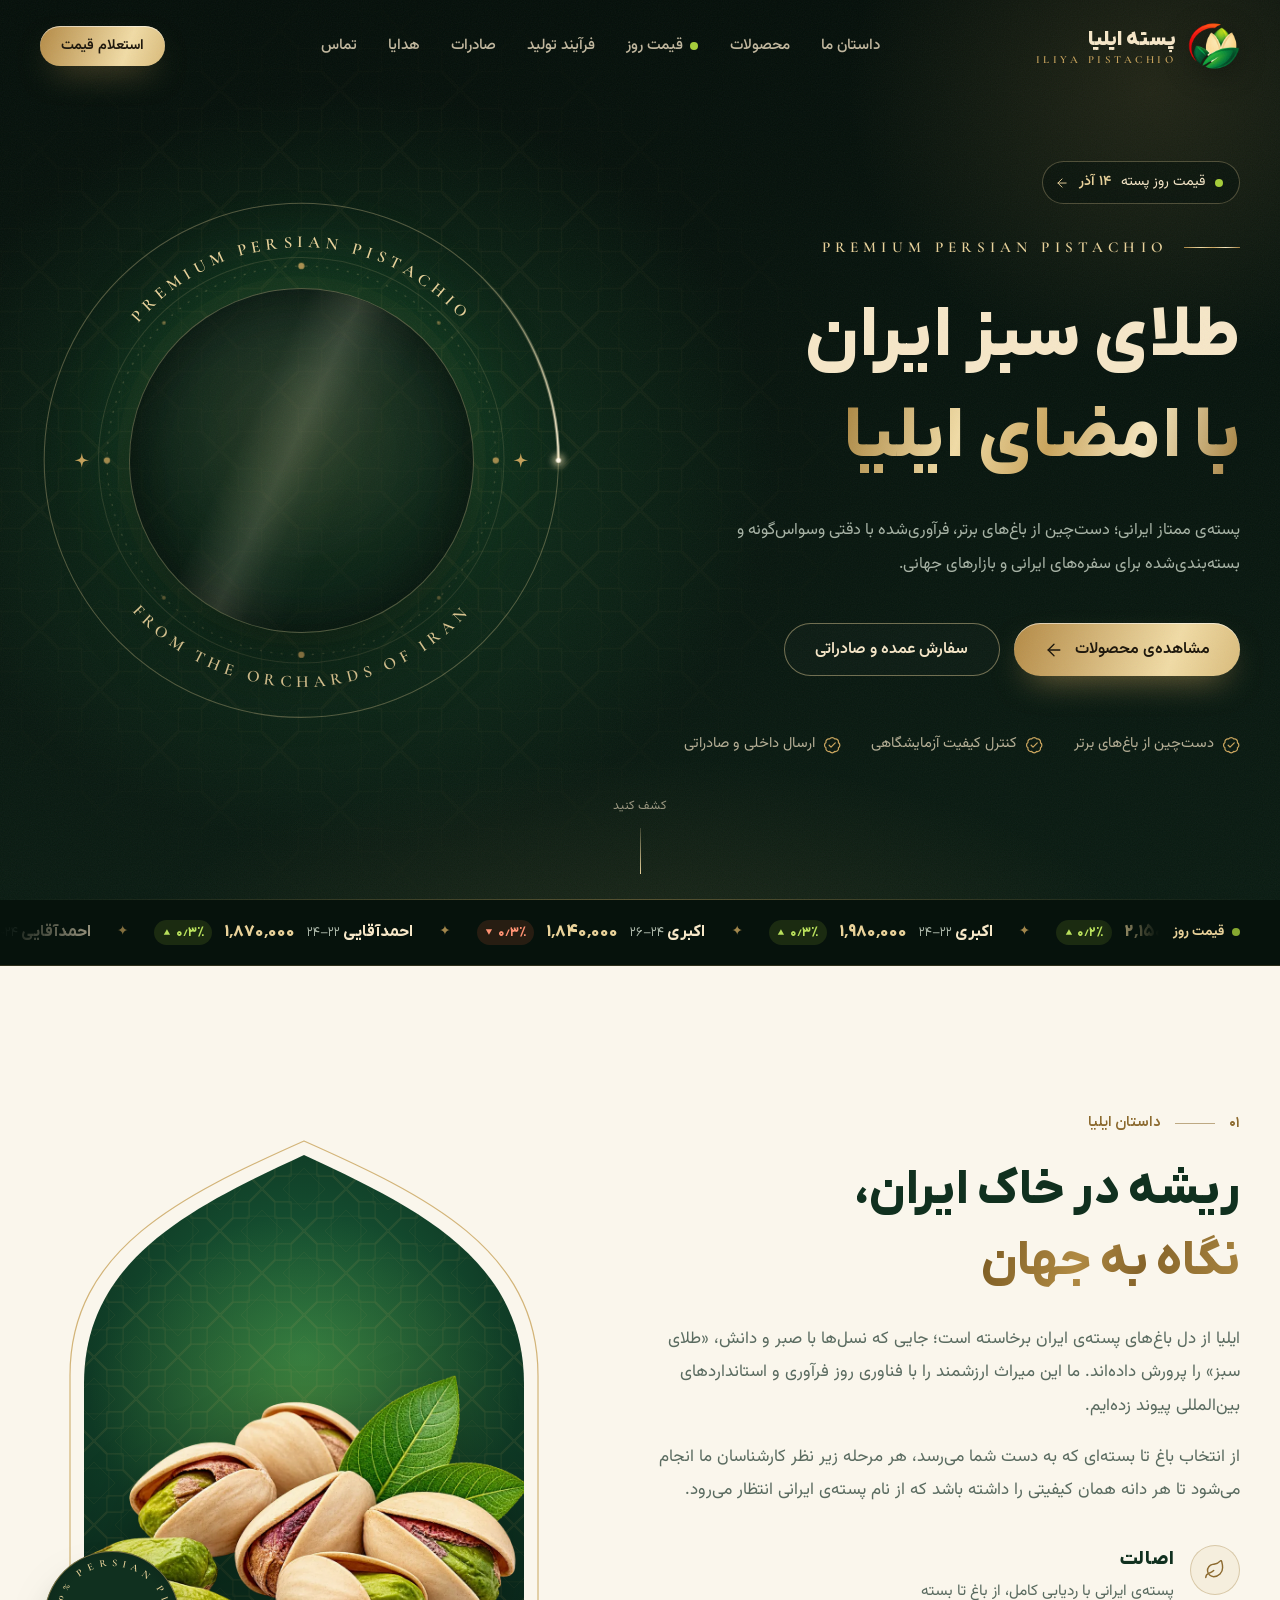
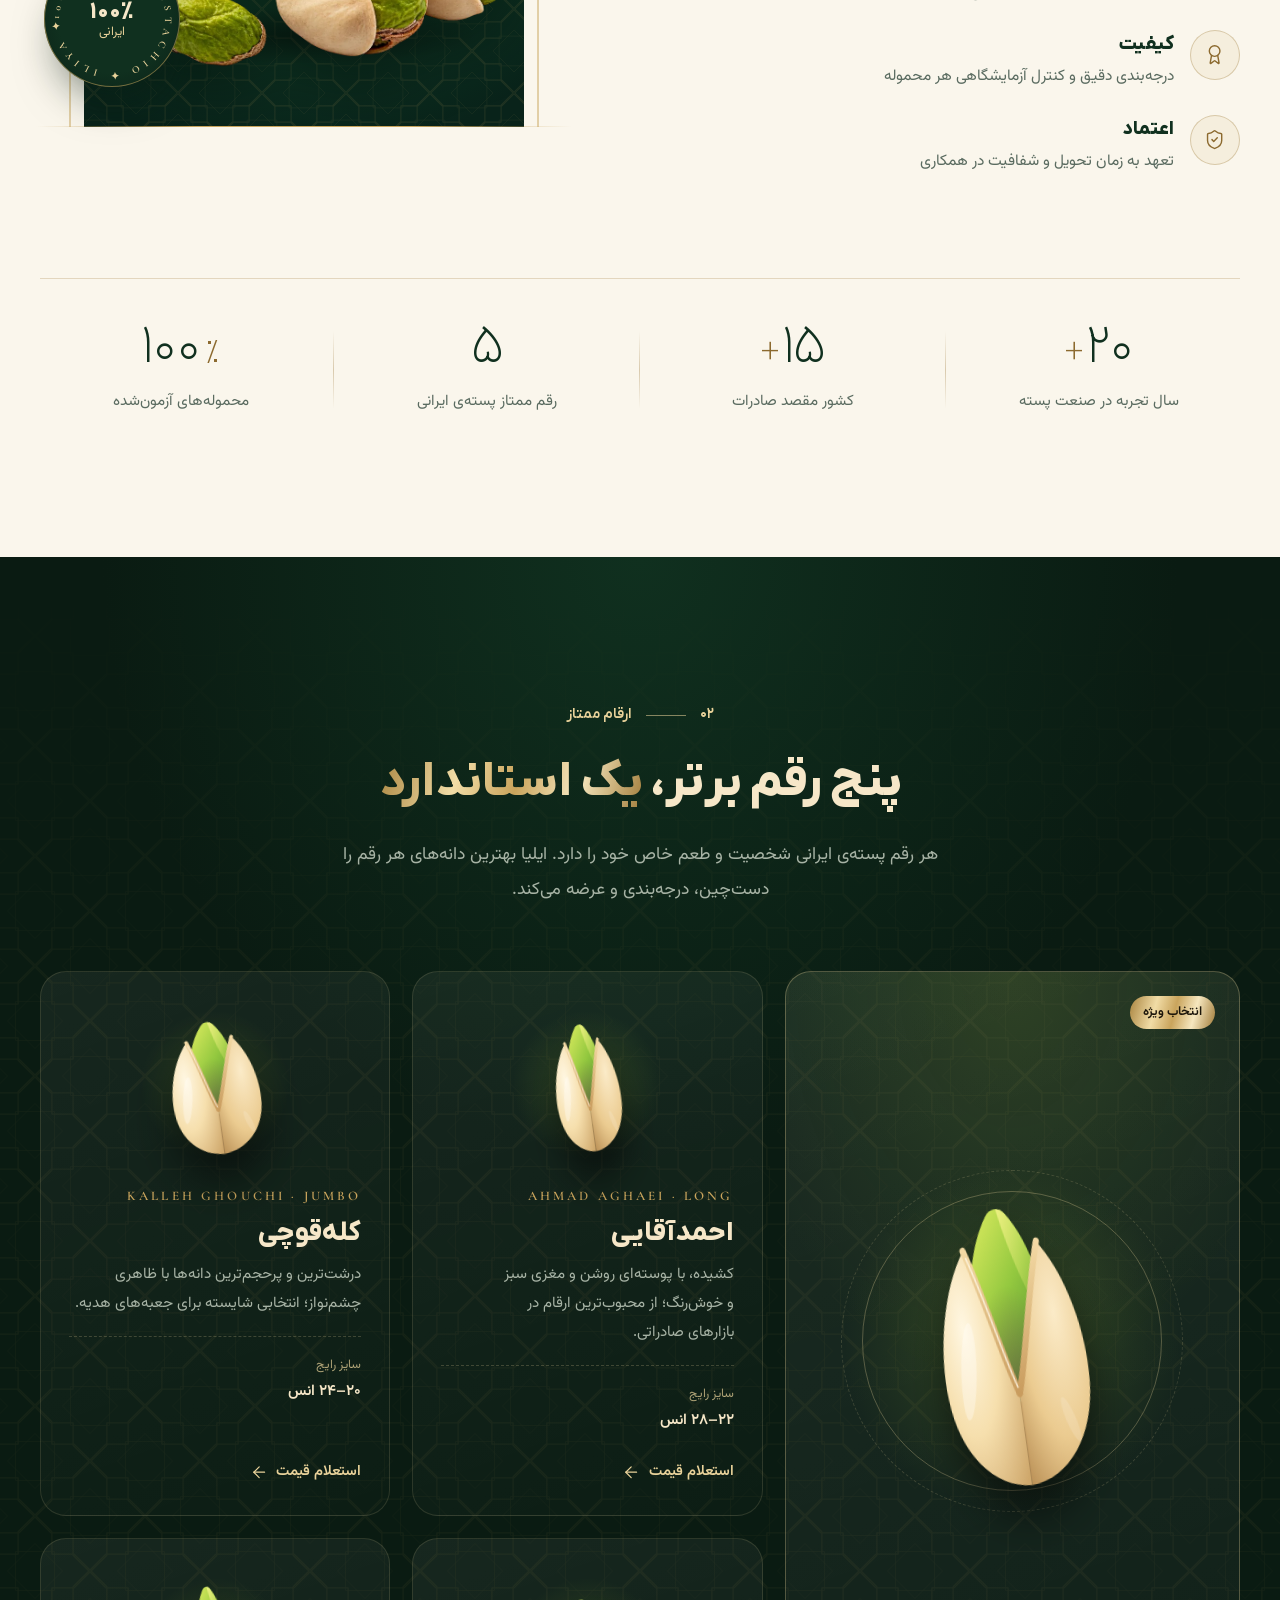
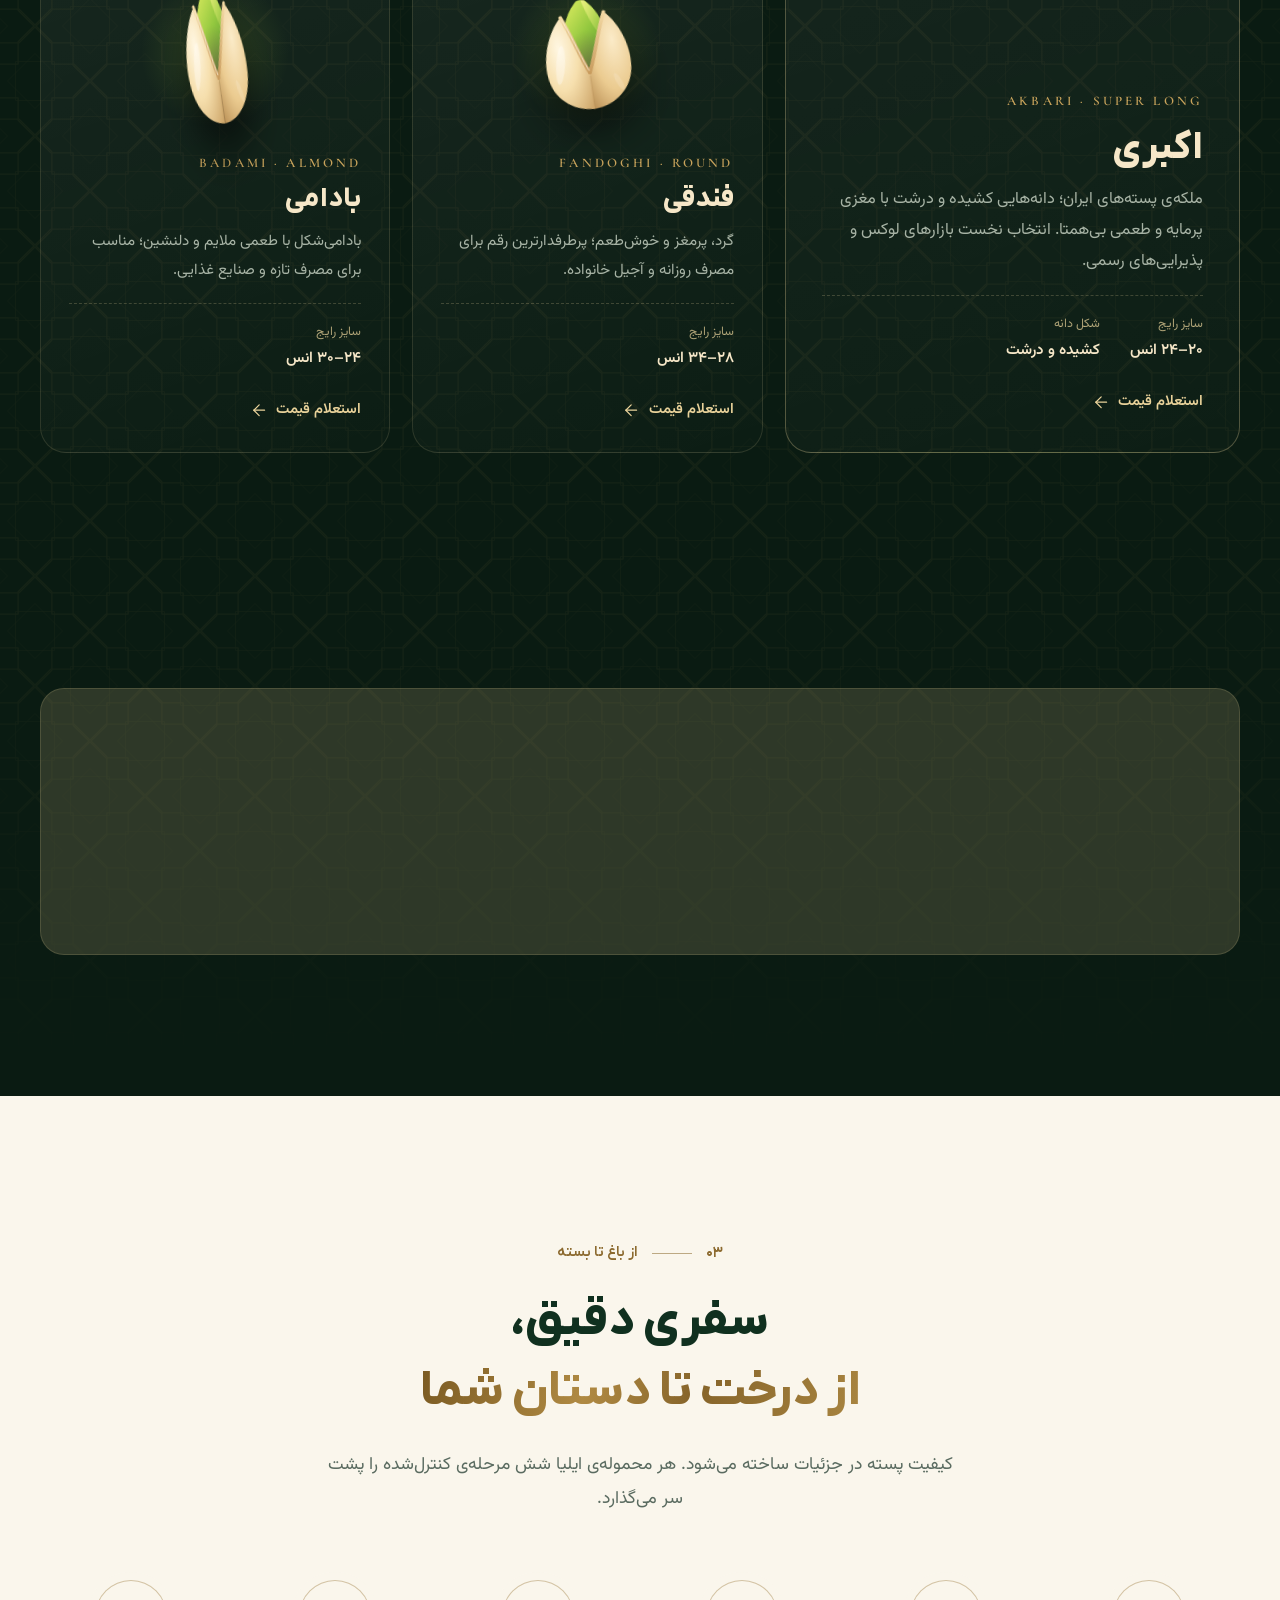
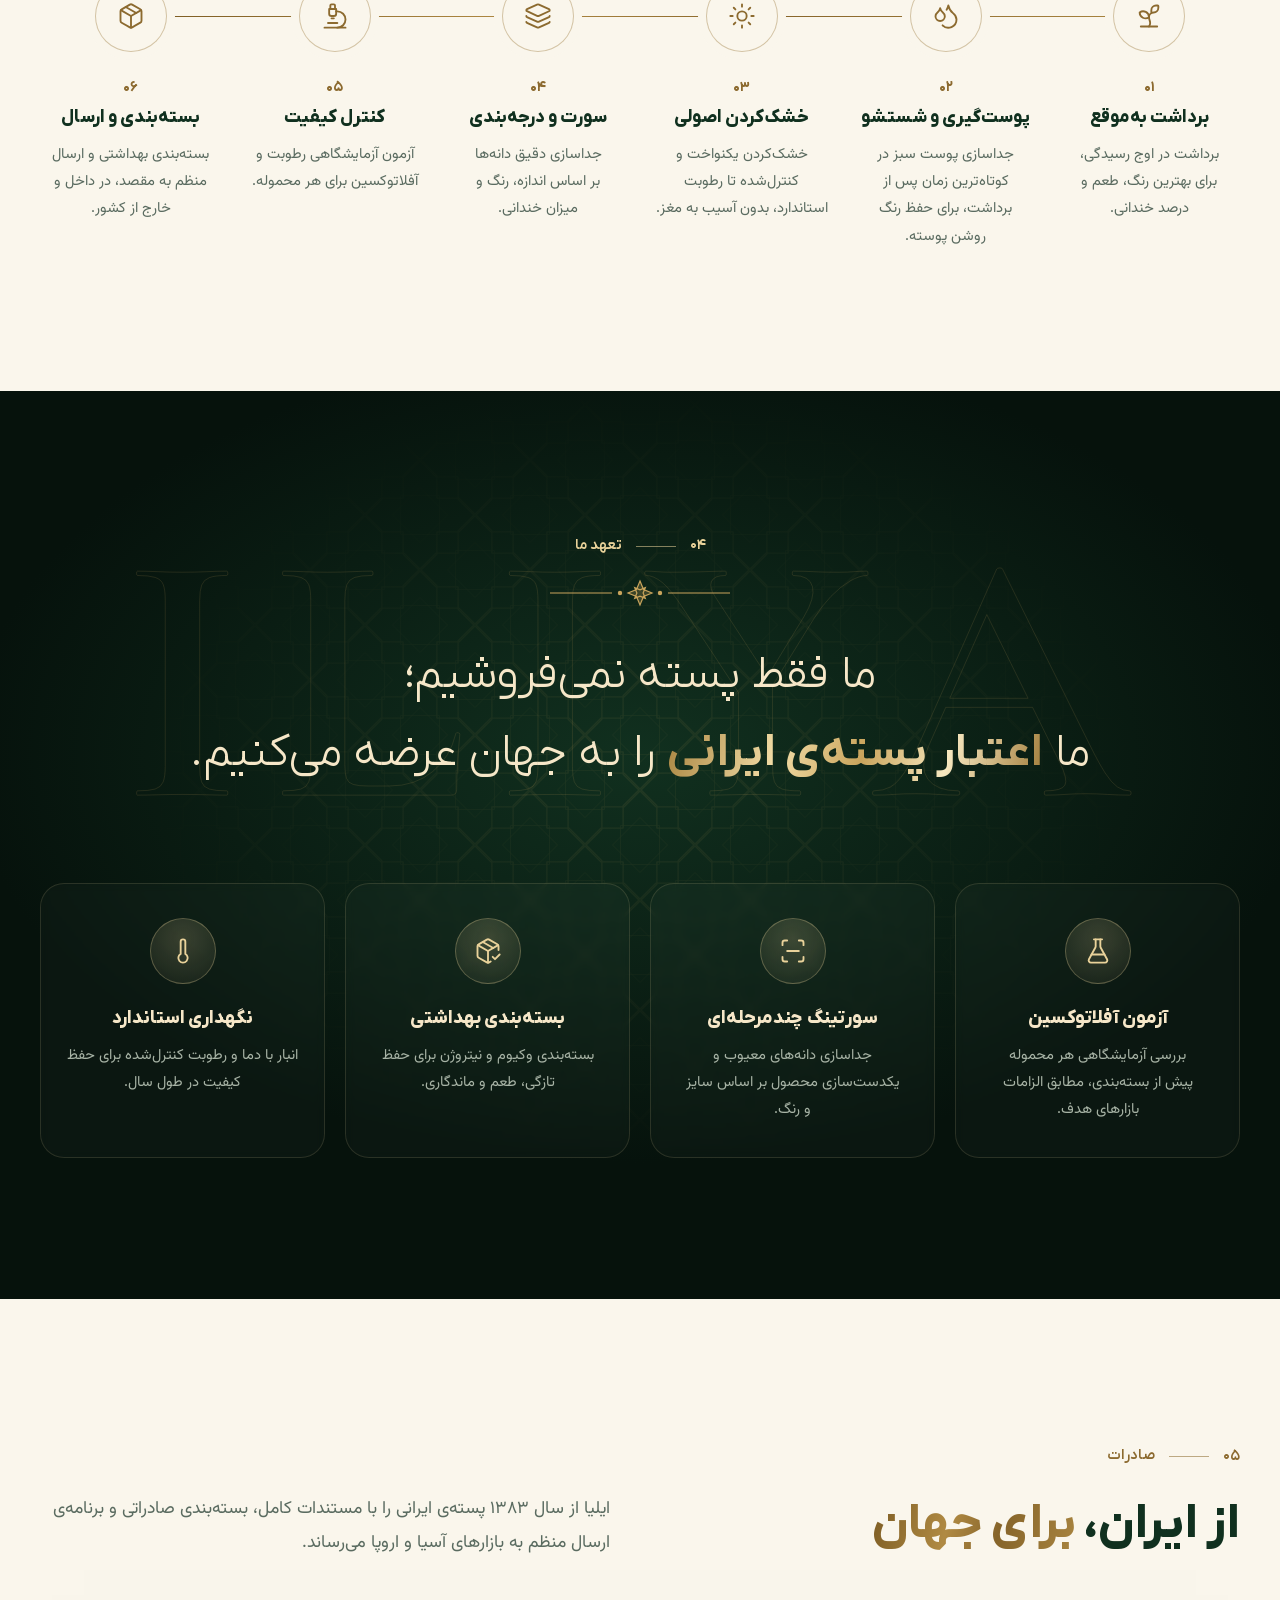
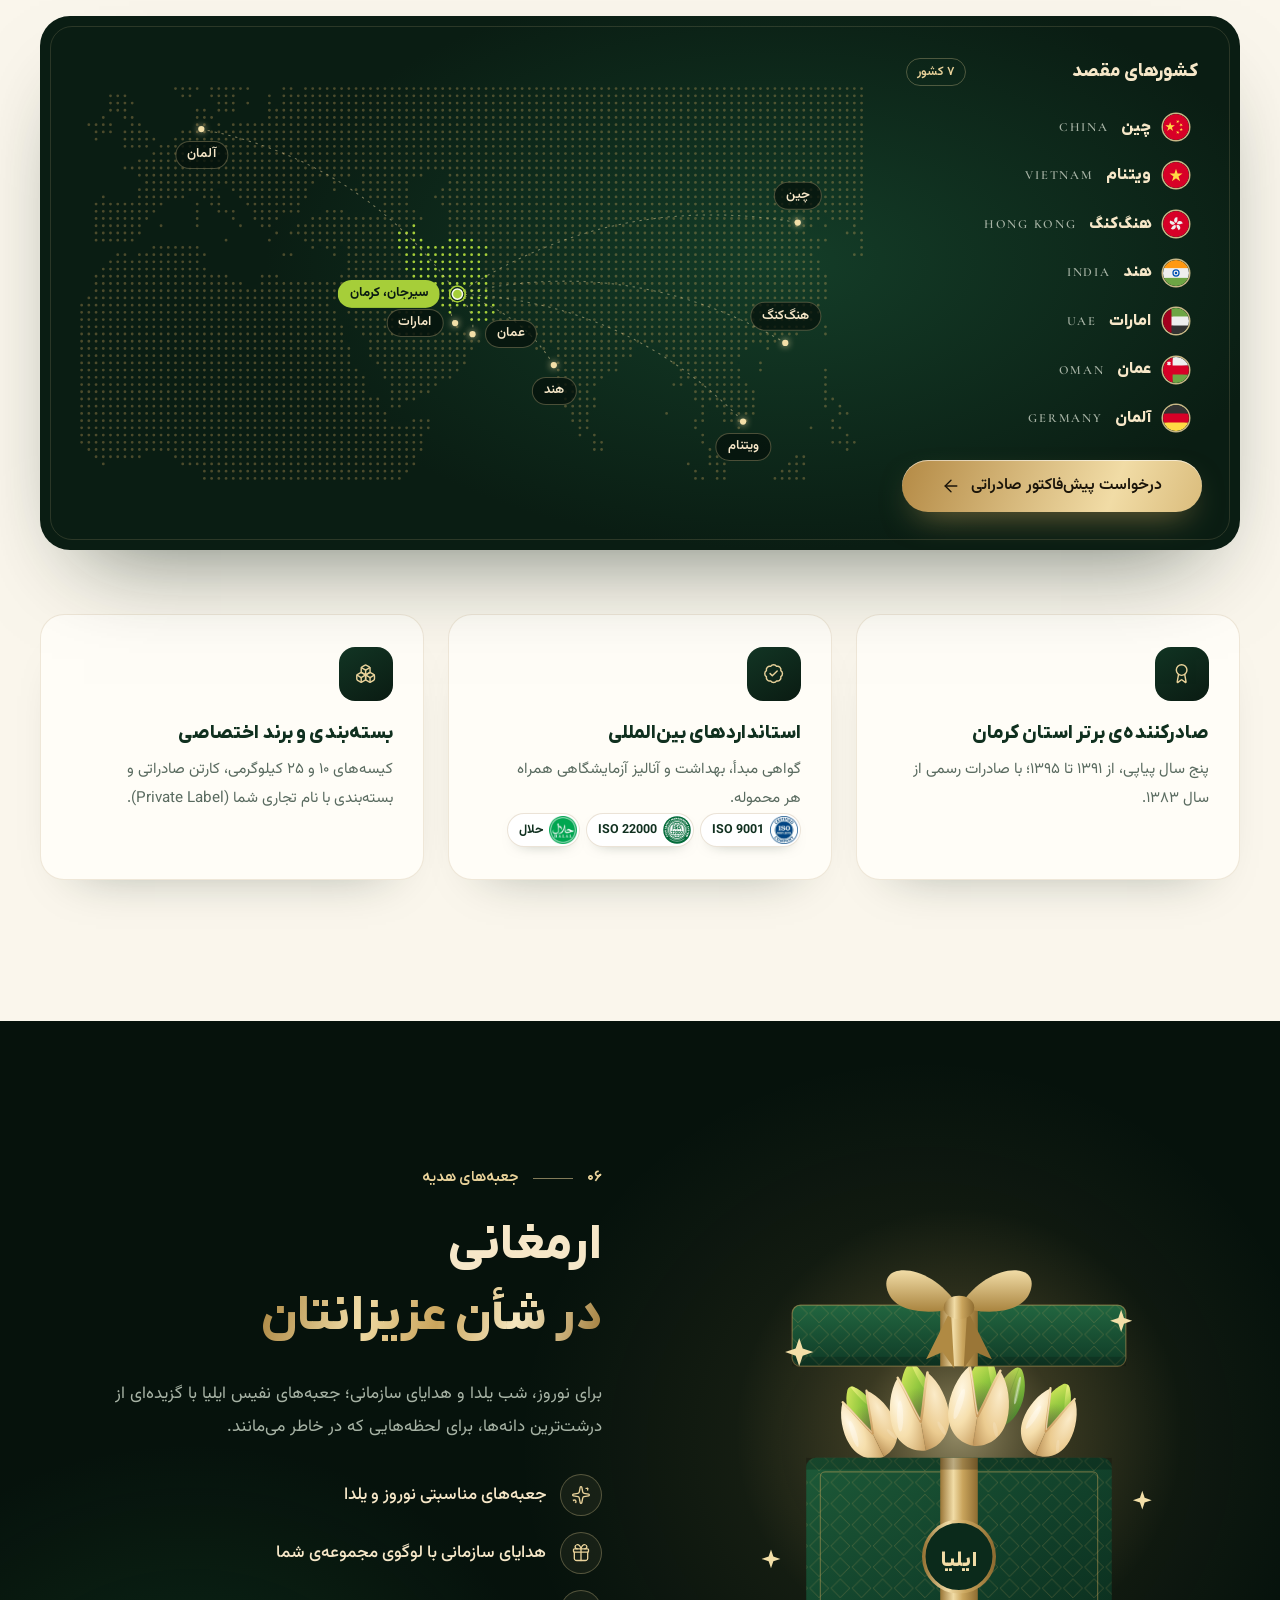
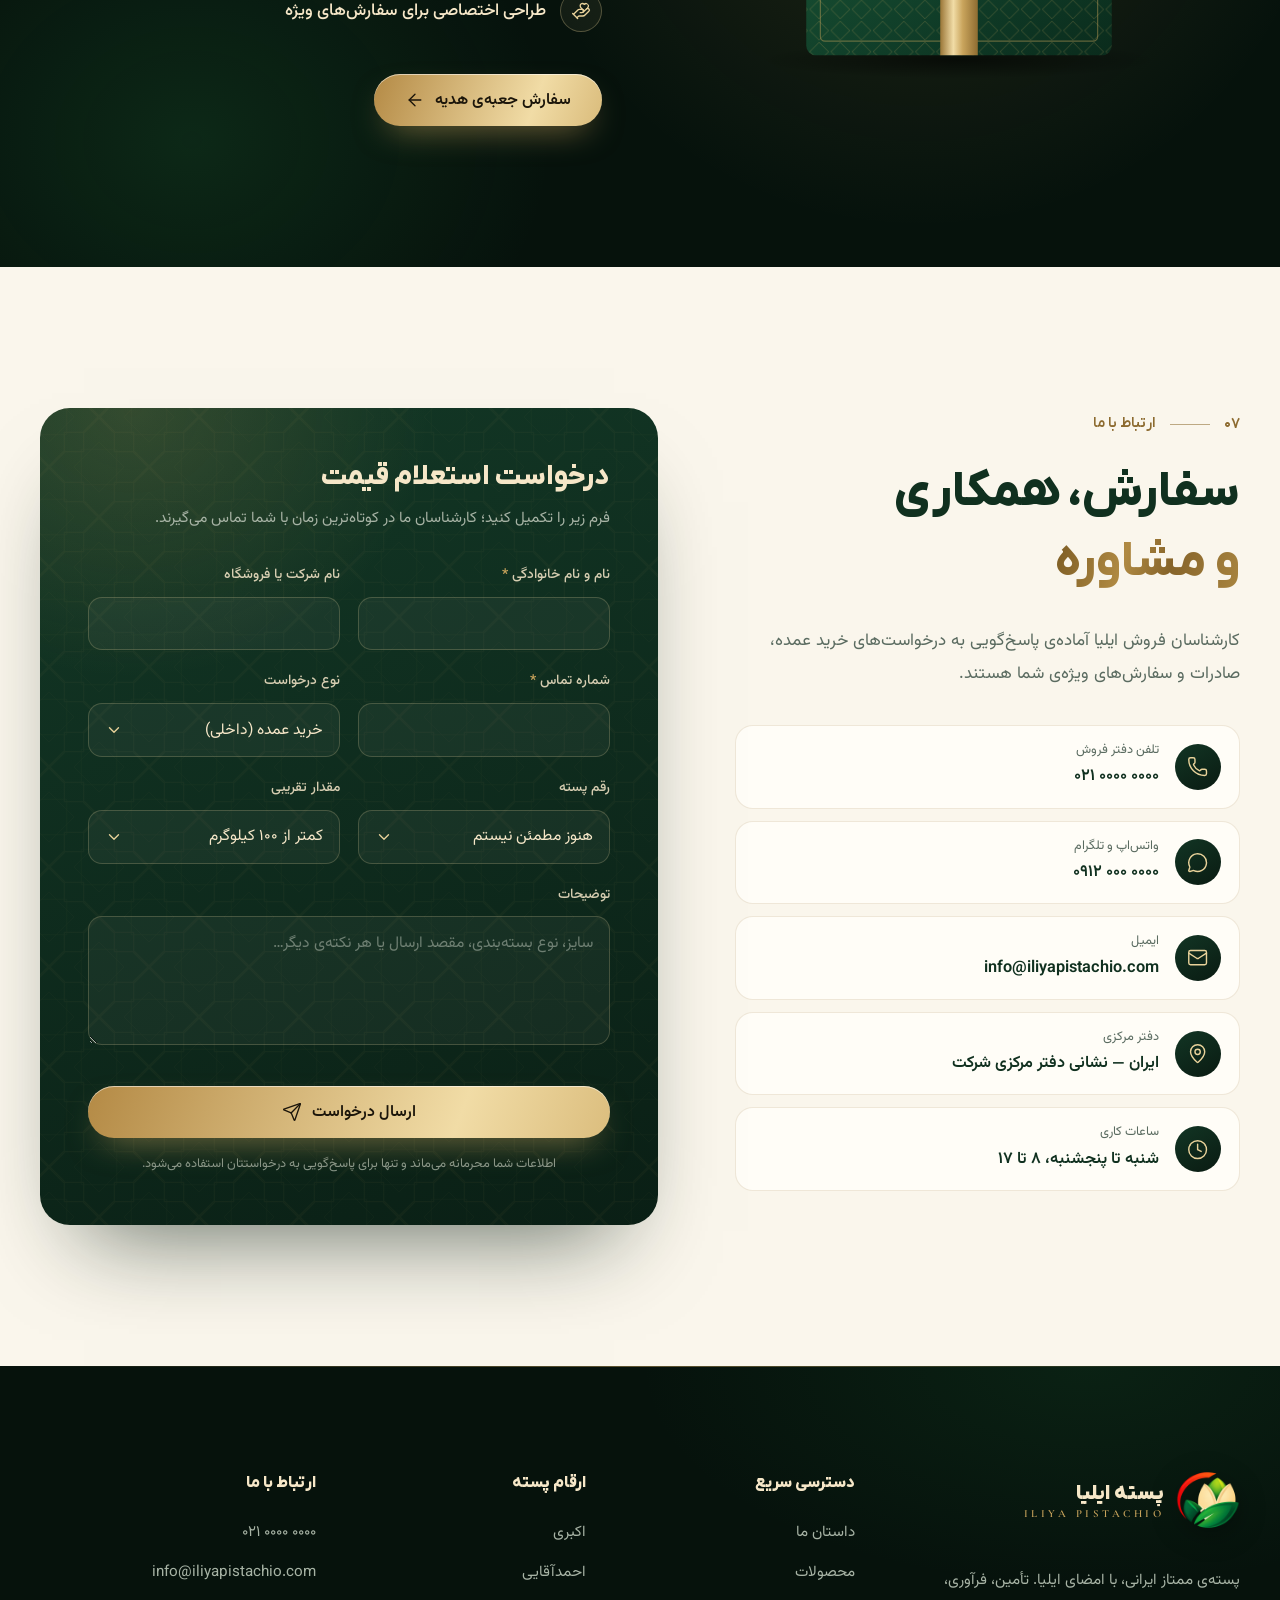
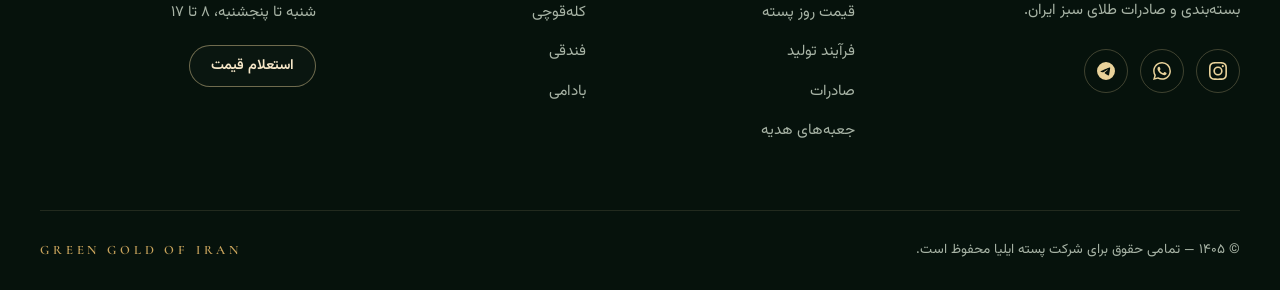
==== commit 92caf1b6: "Seat the gift box under its heading on phones; clean up the ILIYA outline On phones and tablets the " ====
--- a/index.html
+++ b/index.html
@@ -415,7 +415,7 @@
     <!-- ============ Quality ============ -->
     <section class="section section--dark quality" id="quality">
       <div class="section-bg-pattern section-bg-pattern--center" aria-hidden="true"></div>
-      <span class="quality-watermark" aria-hidden="true" lang="en">ILIYA</span>
+      <svg class="quality-watermark" viewBox="0 0 2892 1000" aria-hidden="true" focusable="false"><path d="M217.4 737.5Q217.4 766.5 222.6 781.5Q227.9 796.5 244.2 801.5Q260.4 806.5 293.3 806.5Q296 806.5 296 812.5Q296 818.5 293.3 818.5Q267.7 818.5 236.7 817.5Q205.7 816.5 168.3 816.5Q132.9 816.5 101.2 817.5Q69.5 818.5 43.7 818.5Q41.4 818.5 41.4 812.5Q41.4 806.5 43.9 806.5Q76.4 806.5 93.1 801.5Q109.8 796.5 115.6 781.5Q121.3 766.5 121.3 737.5V274.5Q121.3 245.5 115.7 231Q110.1 216.5 93.3 211Q76.4 205.5 43.7 205.5Q41.4 205.5 41.4 199.5Q41.4 193.5 43.7 193.5Q69.5 193.5 101.2 195Q132.9 196.5 168.3 196.5Q205.7 196.5 237.2 195Q268.8 193.5 293.3 193.5Q296 193.5 296 199.5Q296 205.5 293.3 205.5Q260.9 205.5 244.7 211.5Q228.5 217.5 222.9 232.5Q217.4 247.5 217.4 276.5ZM622.4 275.5V733.5Q622.4 759 627.1 771.7Q631.7 784.4 645.8 788.7Q659.9 793 687.3 793H747.2Q818.3 793 867.4 752.9Q916.4 712.8 932.3 646.4Q933.1 643.4 938.2 644.3Q943.3 645.1 943.3 648.1Q940.3 679.2 937.3 722.8Q934.3 766.4 934.3 803.5Q934.3 818.5 919.1 818.5H450.7Q448.7 818.5 448.7 812.5Q448.7 806.5 450.7 806.5Q483.4 806.5 499.8 801.5Q516.1 796.5 521.7 781.5Q527.3 766.5 527.3 737.5V274.5Q527.3 245.5 521.7 231Q516.1 216.5 499.8 211Q483.4 205.5 450.7 205.5Q448.7 205.5 448.7 199.5Q448.7 193.5 450.7 193.5Q474.7 193.5 506.9 195Q539.1 196.5 574.1 196.5Q611.2 196.5 642.6 195Q673.9 193.5 698.3 193.5Q701 193.5 701 199.5Q701 205.5 698.3 205.5Q665.9 205.5 649.7 211Q633.5 216.5 627.9 231.5Q622.4 246.5 622.4 275.5ZM1257.4 737.5Q1257.4 766.5 1262.6 781.5Q1267.9 796.5 1284.2 801.5Q1300.4 806.5 1333.3 806.5Q1336 806.5 1336 812.5Q1336 818.5 1333.3 818.5Q1307.7 818.5 1276.7 817.5Q1245.7 816.5 1208.3 816.5Q1172.9 816.5 1141.2 817.5Q1109.5 818.5 1083.7 818.5Q1081.4 818.5 1081.4 812.5Q1081.4 806.5 1083.9 806.5Q1116.4 806.5 1133.1 801.5Q1149.8 796.5 1155.6 781.5Q1161.3 766.5 1161.3 737.5V274.5Q1161.3 245.5 1155.7 231Q1150.1 216.5 1133.3 211Q1116.4 205.5 1083.7 205.5Q1081.4 205.5 1081.4 199.5Q1081.4 193.5 1083.7 193.5Q1109.5 193.5 1141.2 195Q1172.9 196.5 1208.3 196.5Q1245.7 196.5 1277.2 195Q1308.8 193.5 1333.3 193.5Q1336 193.5 1336 199.5Q1336 205.5 1333.3 205.5Q1300.9 205.5 1284.7 211.5Q1268.5 217.5 1262.9 232.5Q1257.4 247.5 1257.4 276.5ZM1815.7 513V737.5Q1815.7 766.5 1821 781.5Q1826.3 796.5 1842.4 801.5Q1858.5 806.5 1891.4 806.5Q1894.4 806.5 1894.4 812.5Q1894.4 818.5 1891.4 818.5Q1866.2 818.5 1835.4 817.5Q1804.6 816.5 1767.7 816.5Q1732.6 816.5 1700.4 817.5Q1668.2 818.5 1643 818.5Q1640.8 818.5 1640.8 812.5Q1640.8 806.5 1643 806.5Q1676 806.5 1692.6 801.5Q1709.2 796.5 1714.9 781.5Q1720.7 766.5 1720.7 737.5V532L1567.8 299.7Q1531.7 244 1507.8 224.8Q1483.9 205.5 1462.1 205.5Q1459.1 205.5 1459.1 199.5Q1459.1 193.5 1462.1 193.5Q1477.6 193.5 1494.6 195Q1511.6 196.5 1527.1 196.5Q1554.8 196.5 1584.5 196Q1614.1 195.5 1640.6 194.5Q1667 193.5 1684.7 193.5Q1686.7 193.5 1686.7 199.5Q1686.7 205.5 1684.7 205.5Q1652.4 205.5 1645.4 222.5Q1638.4 239.4 1655.9 265.1L1801.3 487.9L1903.3 320.8Q1934.9 268.1 1927.3 236.8Q1919.7 205.5 1873.5 205.5Q1870.8 205.5 1870.8 199.5Q1870.8 193.5 1873.5 193.5Q1903.8 193.5 1930.7 195Q1957.6 196.5 2002.1 196.5Q2027.1 196.5 2042.6 195Q2058.1 193.5 2080.1 193.5Q2082.1 193.5 2082.1 199.5Q2082.1 205.5 2080.1 205.5Q2058.8 205.5 2031.9 221.1Q2005 236.6 1978.8 263.9Q1952.6 291.1 1929.9 328.1L1815.7 513ZM2811.7 806.5Q2816.4 806.5 2816.4 812.5Q2816.4 818.5 2811.7 818.5Q2782.2 818.5 2750.5 816.5Q2718.9 814.5 2689.7 814.5Q2656.5 814.5 2632.2 816.5Q2607.9 818.5 2578 818.5Q2574 818.5 2574 812.5Q2574 806.5 2578 806.5Q2623.1 806.5 2631.8 790.4Q2640.5 774.3 2617.2 727.3L2541.4 573.5H2299.1L2251.2 681.7Q2224.8 742 2249.4 774.3Q2274 806.5 2333.3 806.5Q2338.3 806.5 2338.3 812.5Q2338.3 818.5 2333.3 818.5Q2303.3 818.5 2278.3 816.5Q2253.3 814.5 2215.3 814.5Q2177.4 814.5 2154.5 816.5Q2131.6 818.5 2098.7 818.5Q2094.7 818.5 2094.7 812.5Q2094.7 806.5 2098.7 806.5Q2125.7 806.5 2145.3 795.4Q2164.9 784.3 2183.9 755.1Q2202.8 725.8 2226.4 672L2441.2 187.8Q2442.5 184.8 2449.6 184.5Q2456.6 184.1 2457.6 187.8L2702.6 681.5Q2726.4 729.3 2744 756.8Q2761.6 784.3 2777.8 795.4Q2794 806.5 2811.7 806.5ZM2528.9 548.3 2413.7 314.7 2310.3 548.3H2528.9Z"/></svg>
       <div class="container">
         <p class="kicker kicker--center" data-reveal><span class="kicker-num">۰۴</span><span class="kicker-line"></span>تعهد ما</p>
         <blockquote class="statement" data-reveal style="--d:1">
--- a/assets/css/style.css
+++ b/assets/css/style.css
@@ -1351,22 +1351,23 @@
   text-align: center;
   background: radial-gradient(70% 60% at 50% 40%, #11301F, var(--c-ink) 75%);
 }
+/* "ILIYA" in Cormorant Garamond 600, outlined with the overlapping strokes merged (one em tall) */
 .quality-watermark {
-  position: absolute;
-  inset-inline: 0;
+  --wm: clamp(8rem, 28vw, 26rem);
+  position: absolute;
+  left: 50%;
   top: 32%;
   z-index: -1;
-  transform: translateY(-50%);
-  font-family: var(--font-latin);
-  font-size: clamp(8rem, 28vw, 26rem);
-  font-weight: 600;
-  line-height: 1;
-  letter-spacing: .08em;
-  color: transparent;
-  -webkit-text-stroke: 1px rgba(201, 164, 92, .14);
+  width: calc(var(--wm) * 2.892);
+  max-width: none;
+  height: var(--wm);
+  transform: translate(-50%, -50%);
+  fill: none;
+  stroke: rgba(201, 164, 92, .14);
+  stroke-width: 1px;
   pointer-events: none;
-  user-select: none;
-}
+}
+.quality-watermark path { vector-effect: non-scaling-stroke; }
 .statement {
   position: relative;
   max-width: 1000px;
@@ -2043,7 +2044,12 @@
   .contact-grid,
   .export-head { grid-template-columns: 1fr; }
   .about-visual { order: -1; margin-bottom: 24px; }
-  .gift-visual { order: -1; }
+  .gift-grid { gap: 0; }
+  .gift-copy { display: contents; }
+  .gift-copy .section-head { order: -2; }
+  .gift-visual { order: -1; margin: calc(min(100%, 470px) * -.085) 0 24px; }
+  .gift-copy > p { margin-block: 0; }
+  .gift-copy > .btn { justify-self: start; }
   .steps { grid-template-columns: repeat(3, 1fr); row-gap: 48px; }
   .steps::before,
   .steps::after { display: none; }
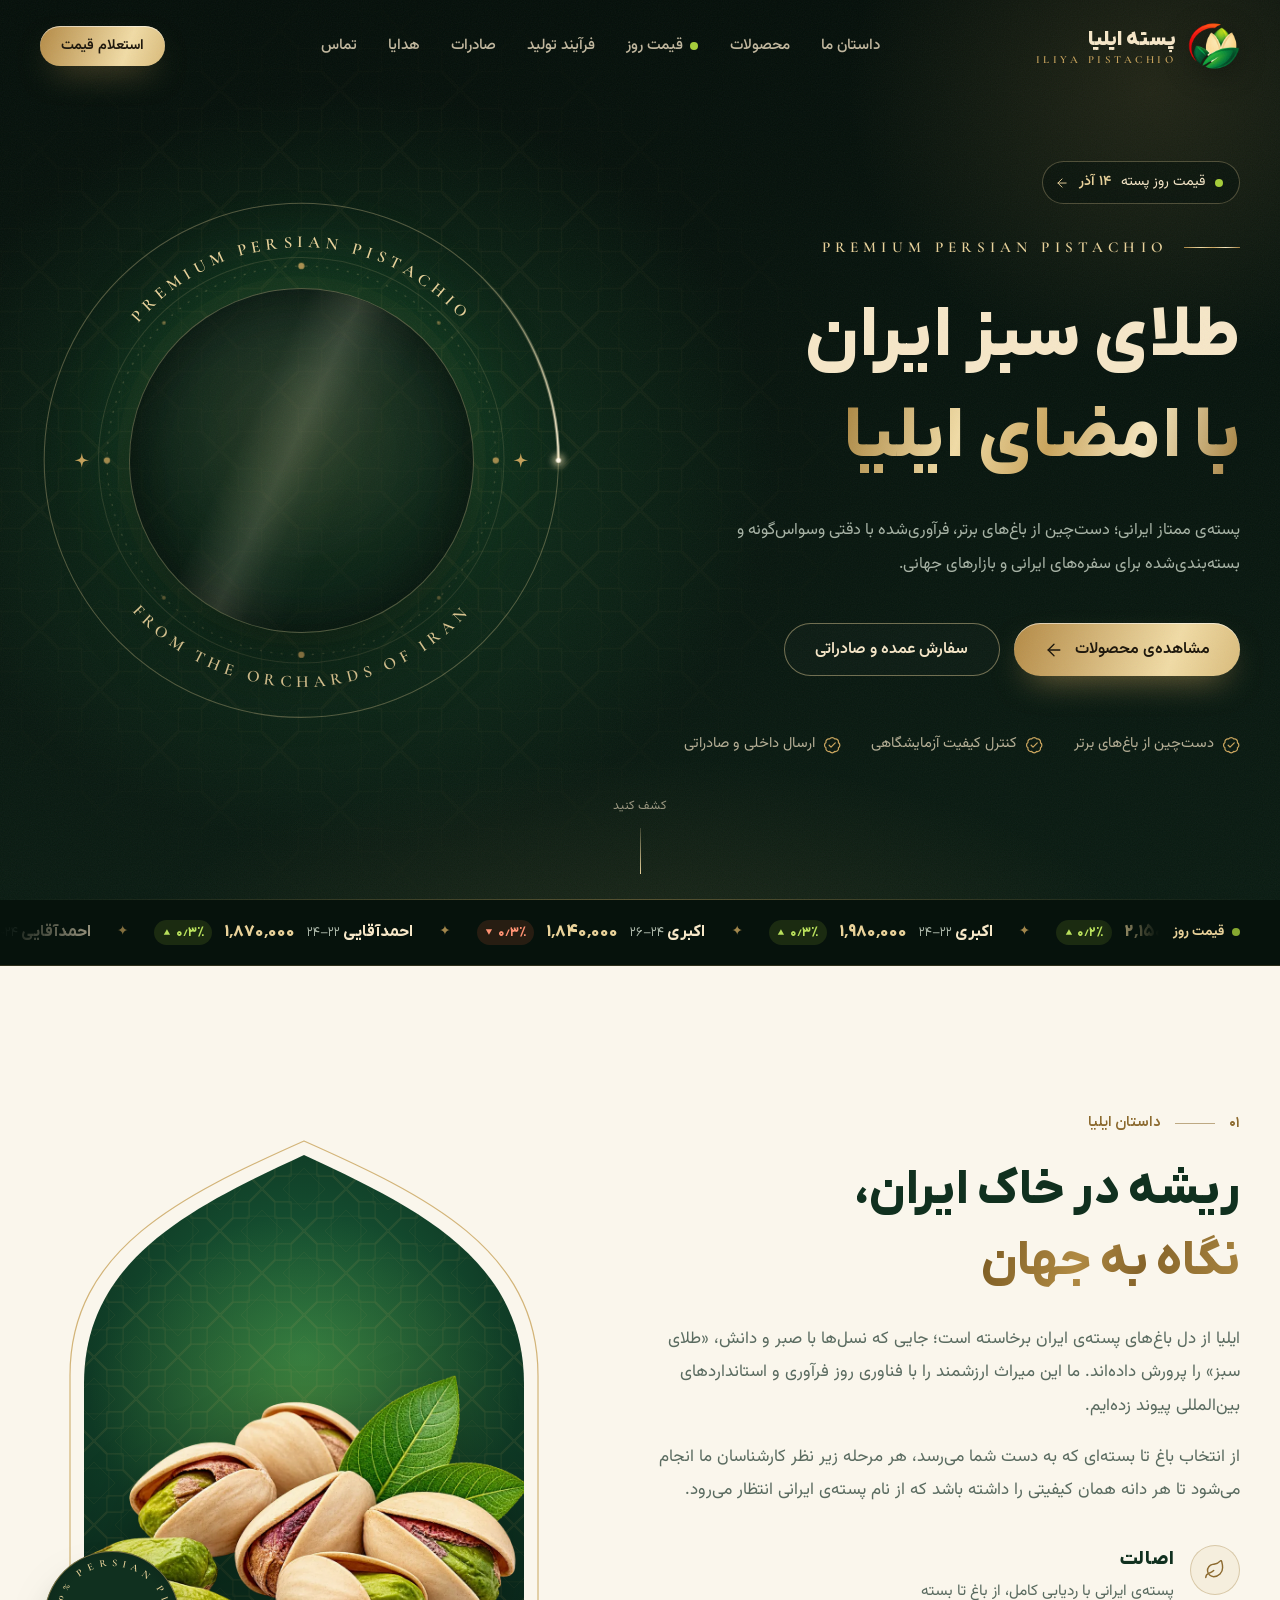
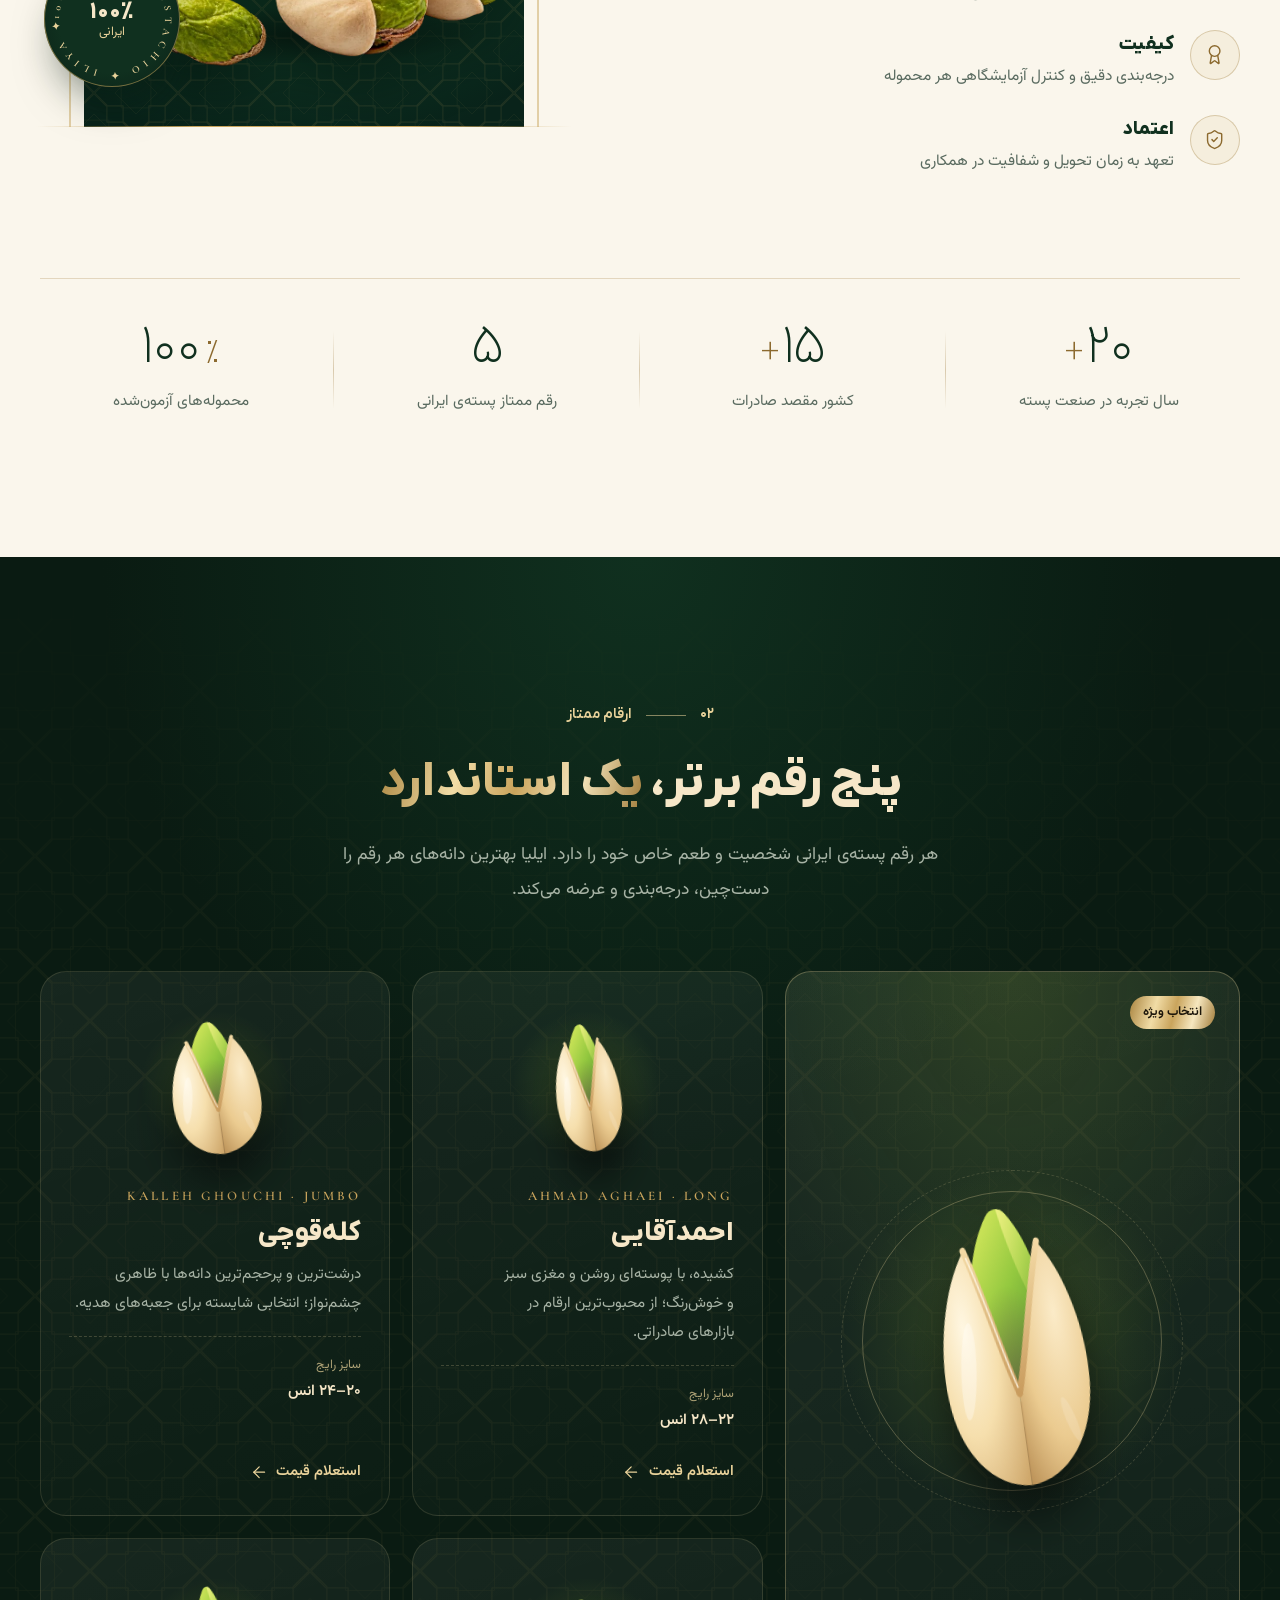
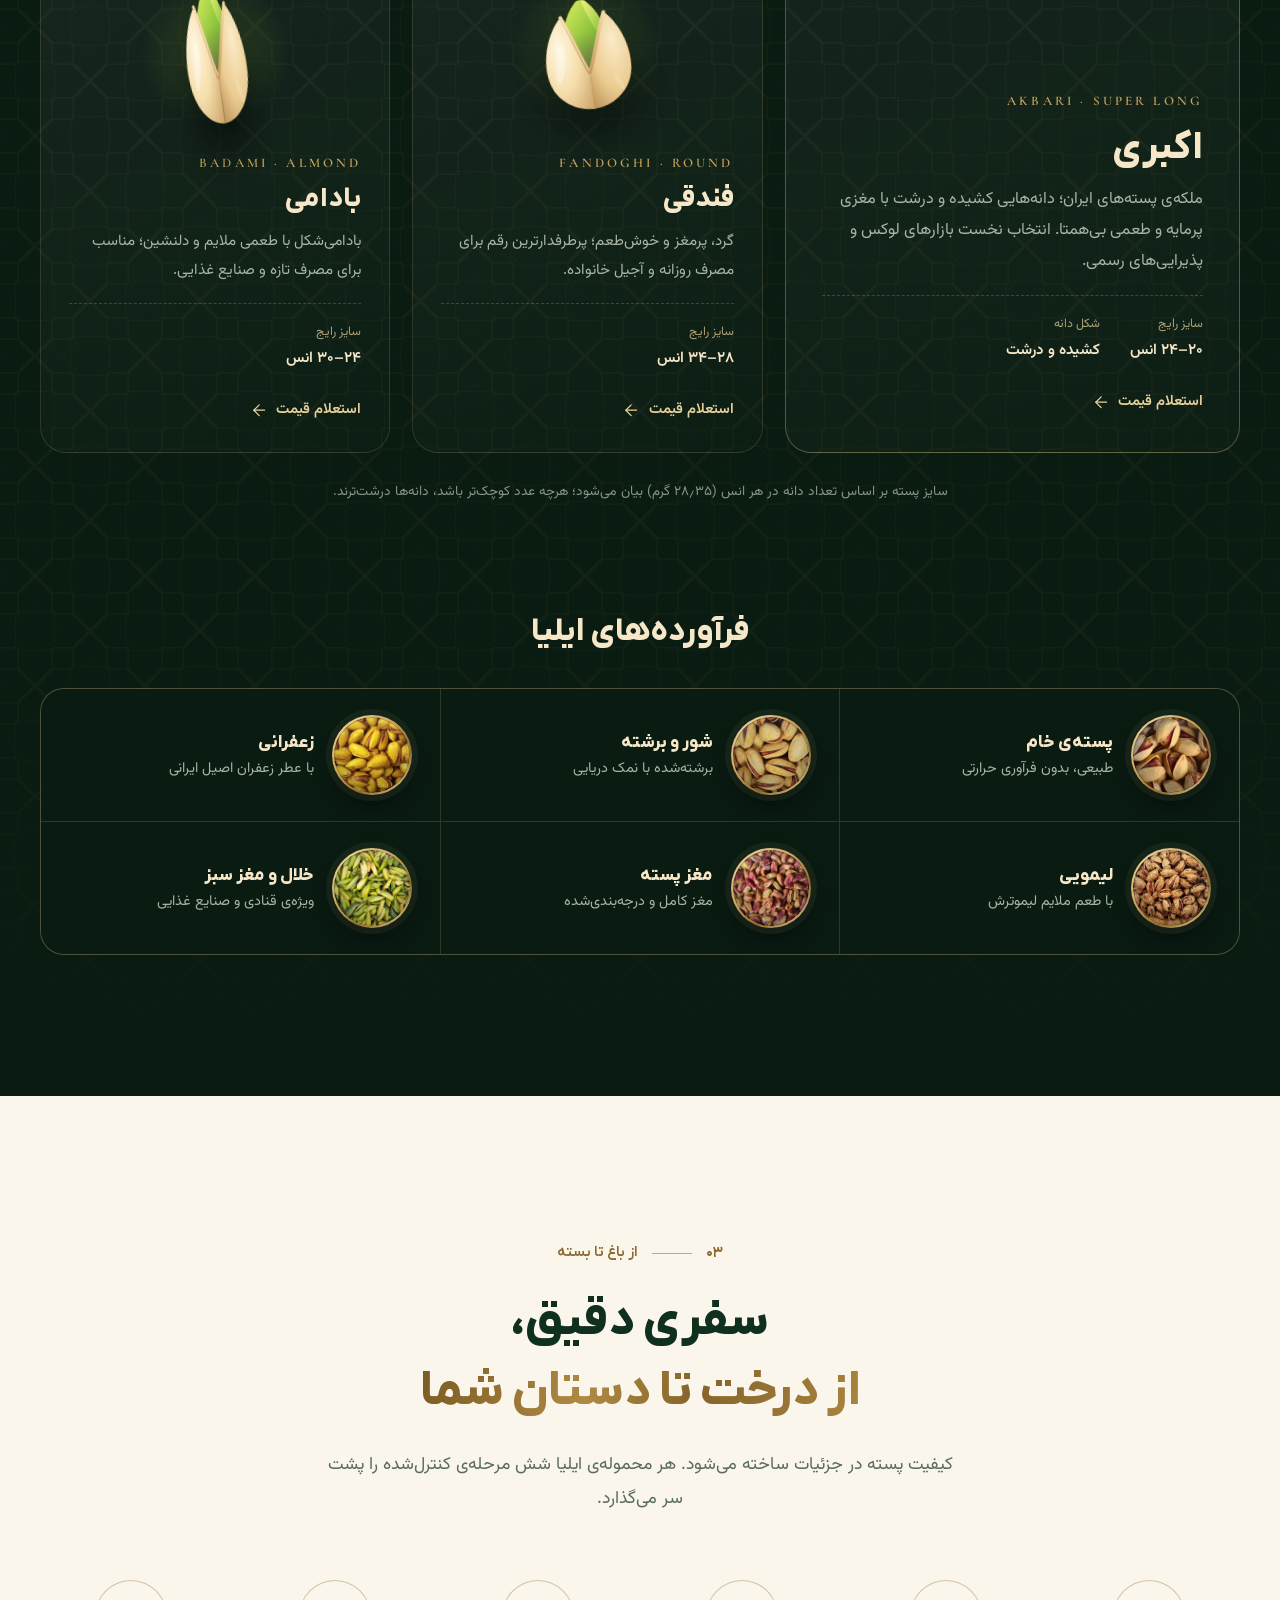
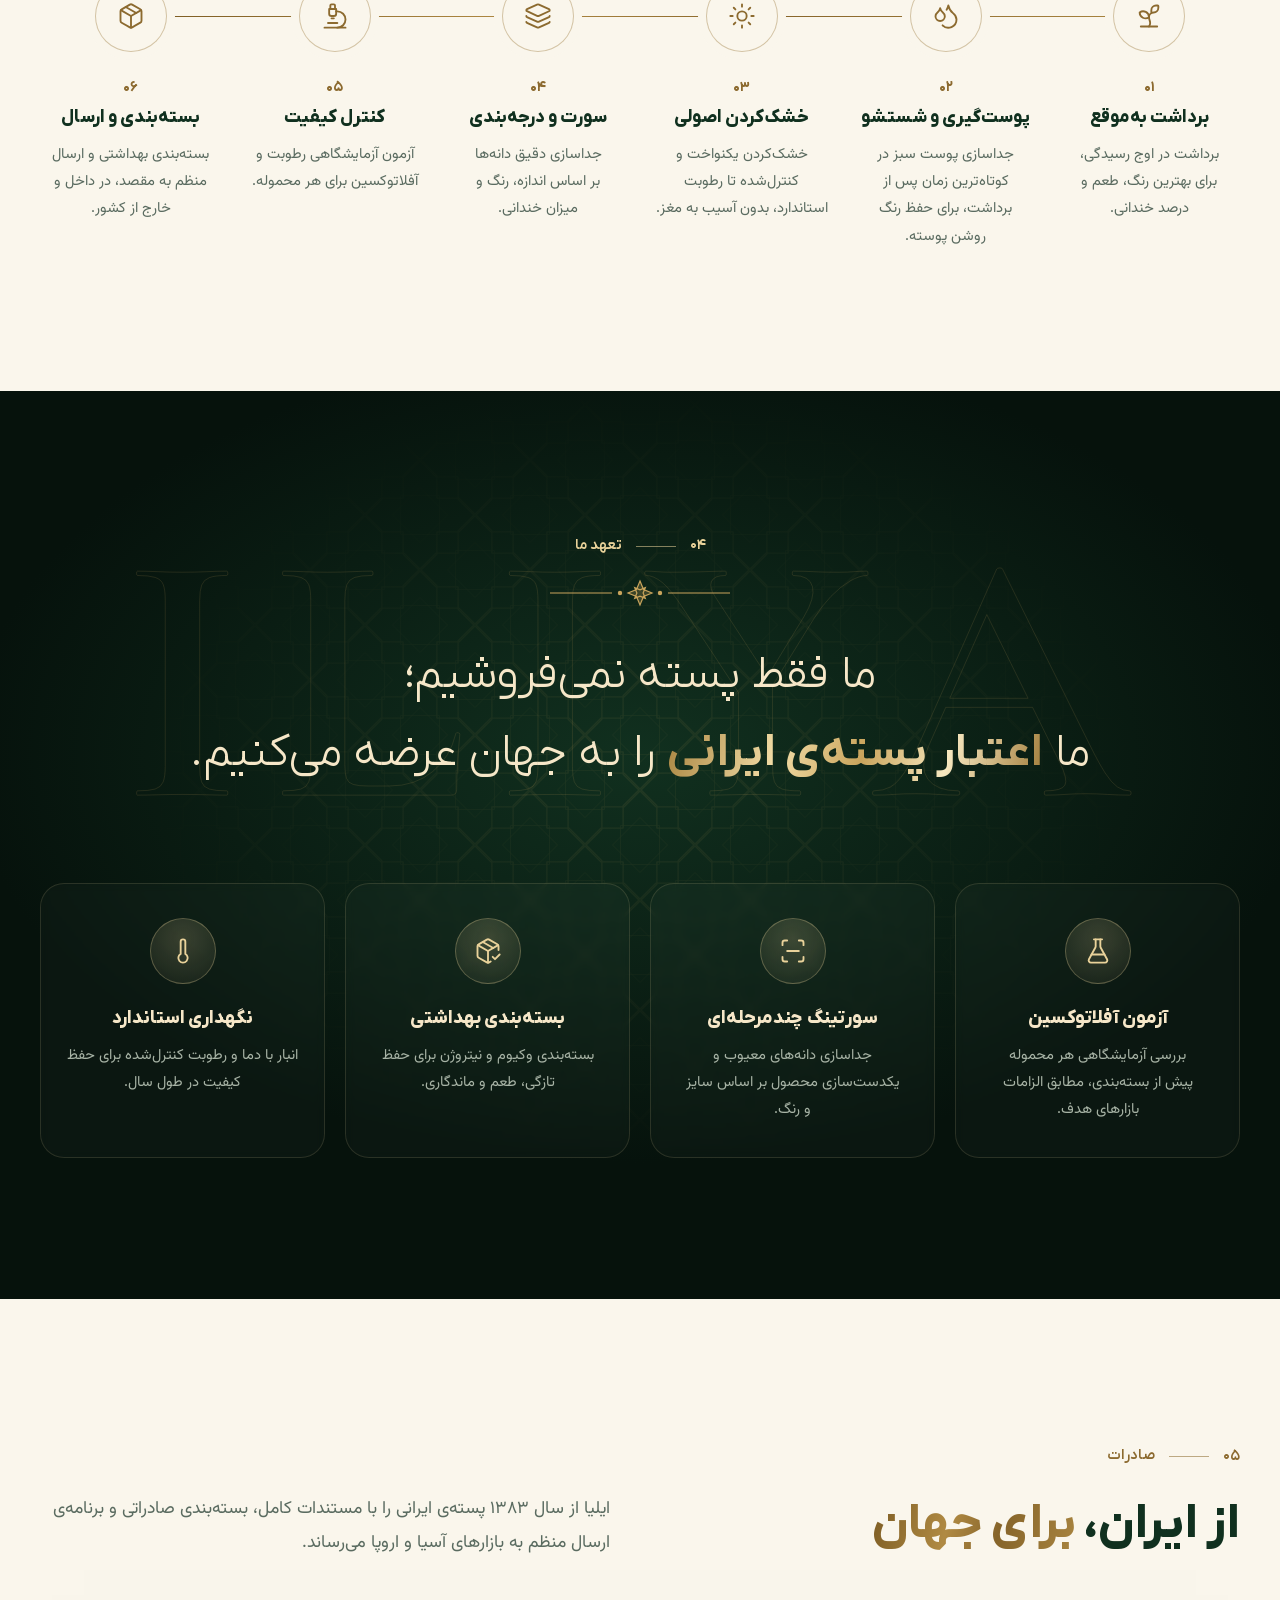
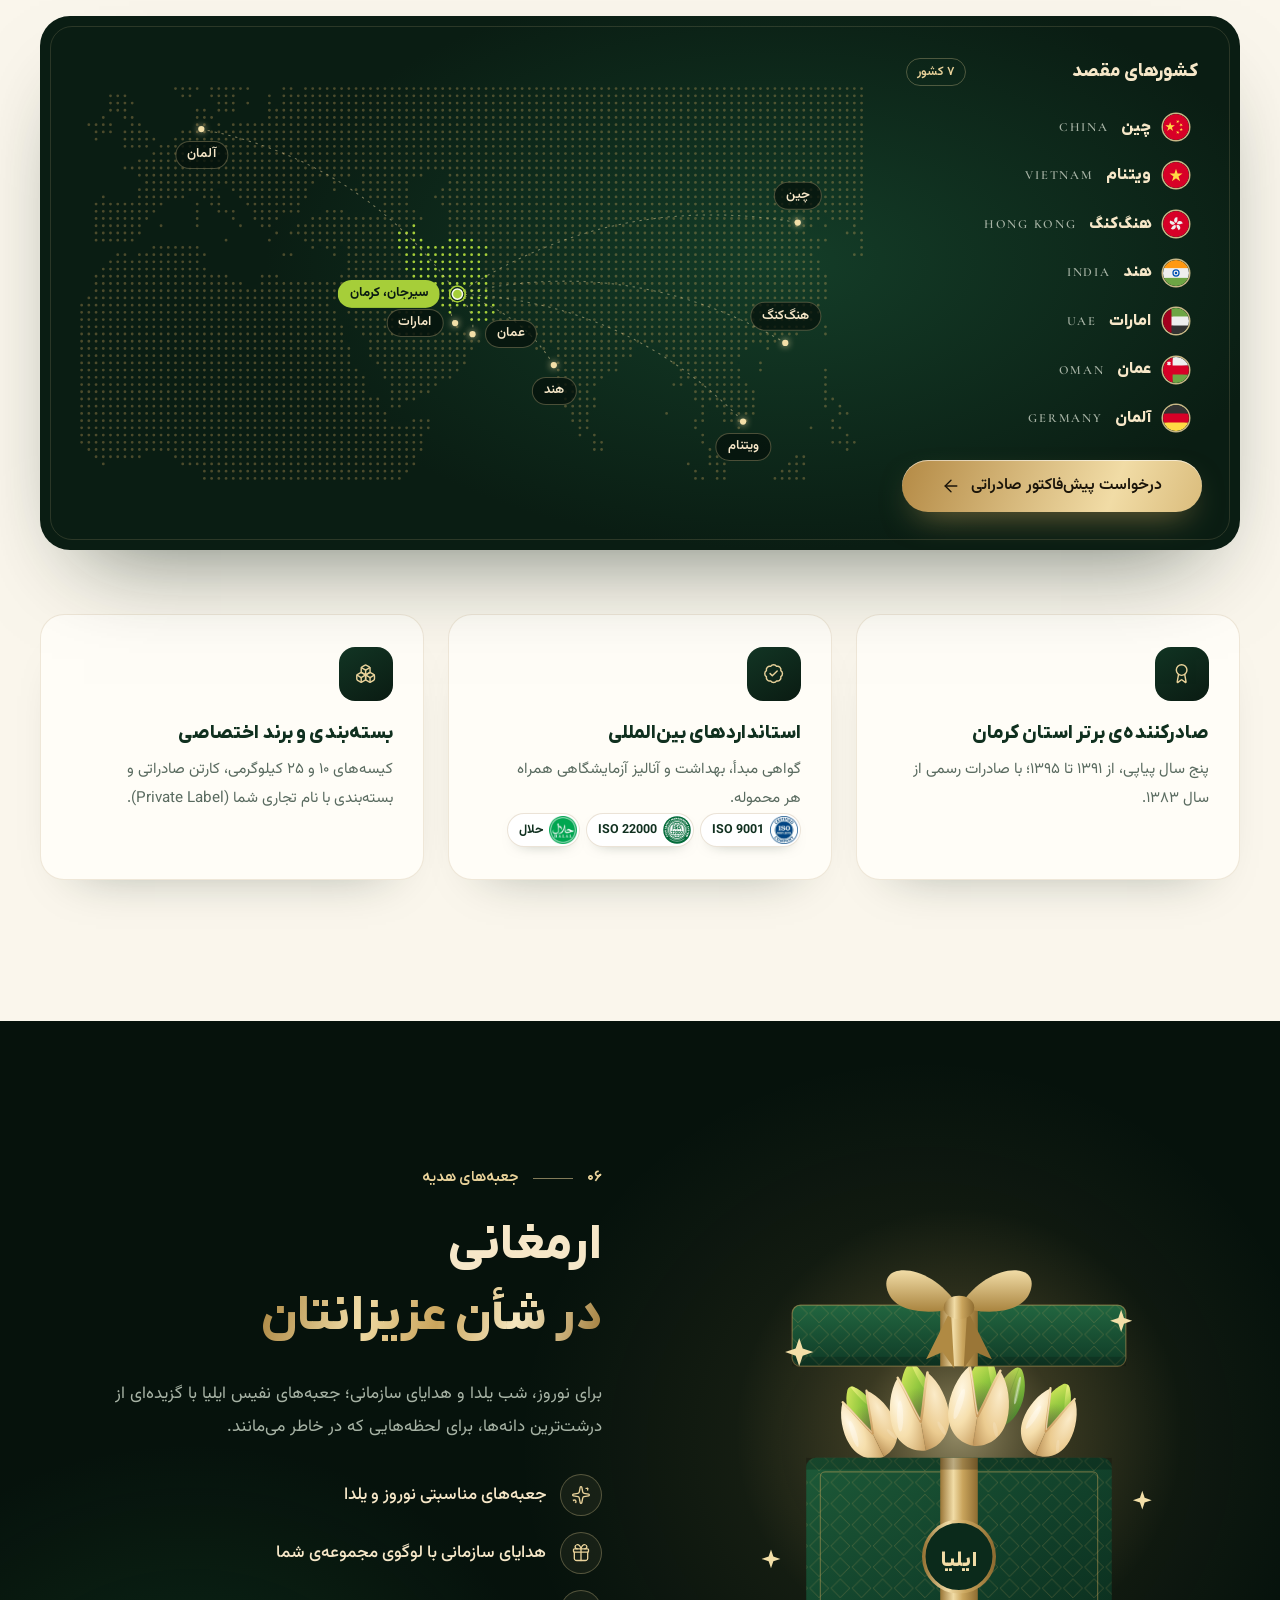
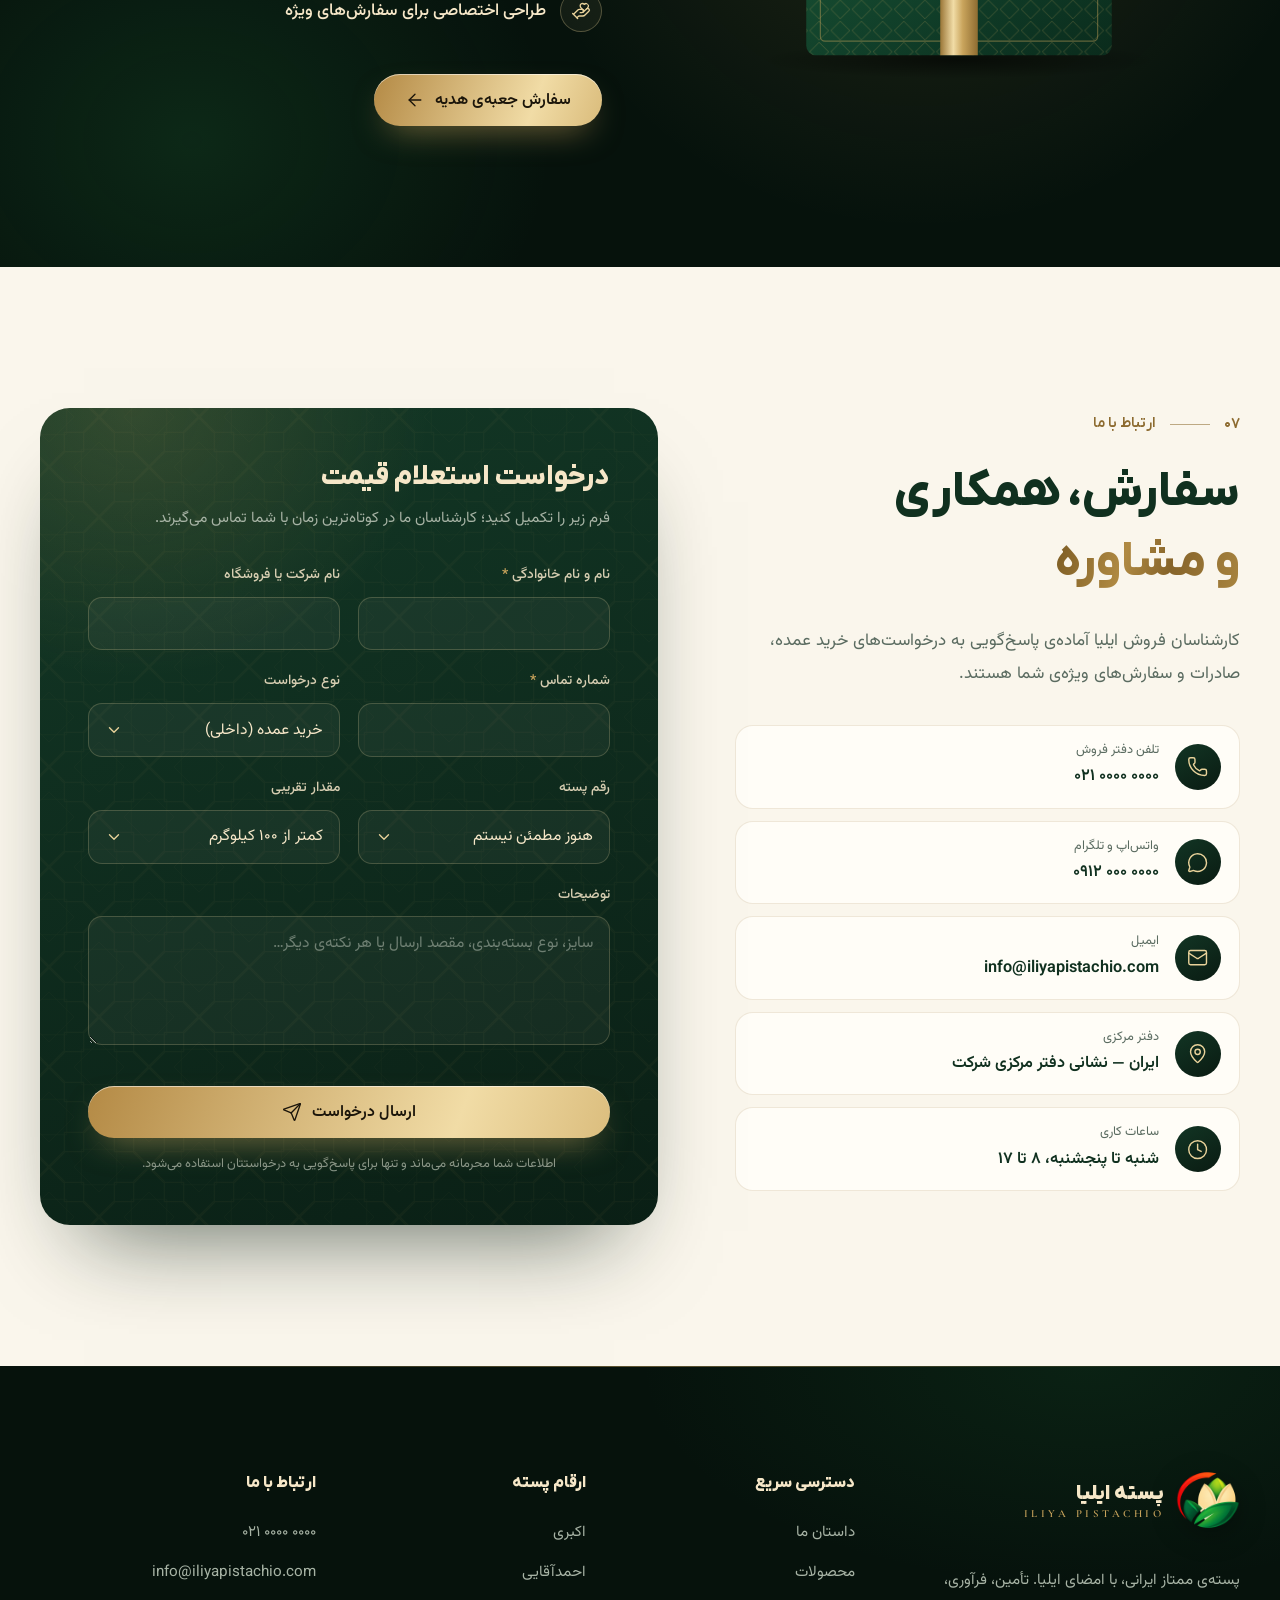
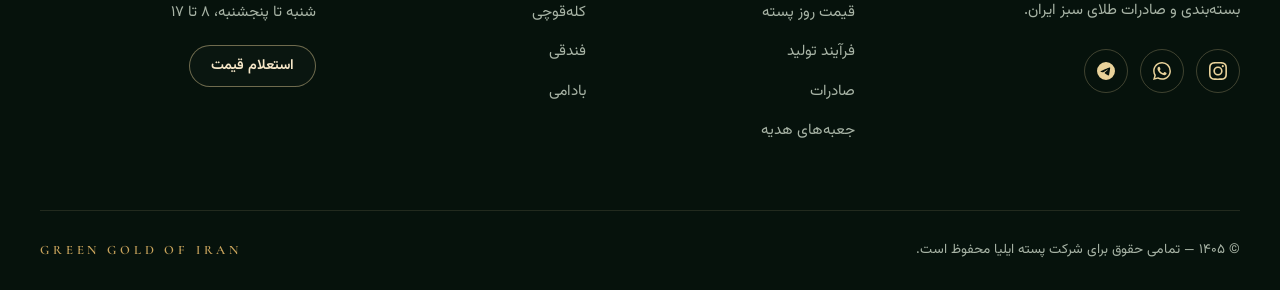
==== commit 64e01d29: "Move the story photo below the text on phones; version asset links On phones and tablets the story s" ====
--- a/index.html
+++ b/index.html
@@ -22,10 +22,10 @@
   <link rel="apple-touch-icon" href="assets/img/apple-touch-icon.png">
   <link rel="preload" href="assets/fonts/vazirmatn-variable.woff2" as="font" type="font/woff2" crossorigin>
   <link rel="preload" href="assets/fonts/iranyekanx-variable-fanum.woff2" as="font" type="font/woff2" crossorigin>
-  <link rel="stylesheet" href="assets/css/style.css">
-  <script src="assets/js/prices-data.js" defer></script>
-  <script src="assets/js/prices.js" defer></script>
-  <script src="assets/js/main.js" defer></script>
+  <link rel="stylesheet" href="assets/css/style.css?v=e3432971">
+  <script src="assets/js/prices-data.js?v=27fa54cf" defer></script>
+  <script src="assets/js/prices.js?v=a5551249" defer></script>
+  <script src="assets/js/main.js?v=0fcda54b" defer></script>
 </head>
 <body>
   <!-- Icons: Lucide (ISC License, lucide.dev) & Simple Icons (CC0) -->
--- a/assets/css/style.css
+++ b/assets/css/style.css
@@ -2043,7 +2043,11 @@
   .gift-grid,
   .contact-grid,
   .export-head { grid-template-columns: 1fr; }
-  .about-visual { order: -1; margin-bottom: 24px; }
+  /* phones and tablets: heading and story, then the picture, then the values */
+  .about-grid { gap: 0; }
+  .about-copy { display: contents; }
+  .about-visual { margin-block: 36px 0; }
+  .about-copy .values { order: 1; margin-top: 44px; }
   .gift-grid { gap: 0; }
   .gift-copy { display: contents; }
   .gift-copy .section-head { order: -2; }
@@ -2139,7 +2143,7 @@
   .form-grid { grid-template-columns: 1fr; }
   .seal { width: 110px; left: -12px; bottom: 26px; }
   .seal-center b { font-size: 1.2rem; }
-  .about-visual { width: min(100% - 24px, 380px); }
+  .about-visual { width: min(100% - 64px, 320px); }
   .arch::after { left: -20px; right: -20px; }
   .footer-grid { grid-template-columns: 1fr 1fr; }
   .footer-col:last-child { grid-column: 1 / -1; }
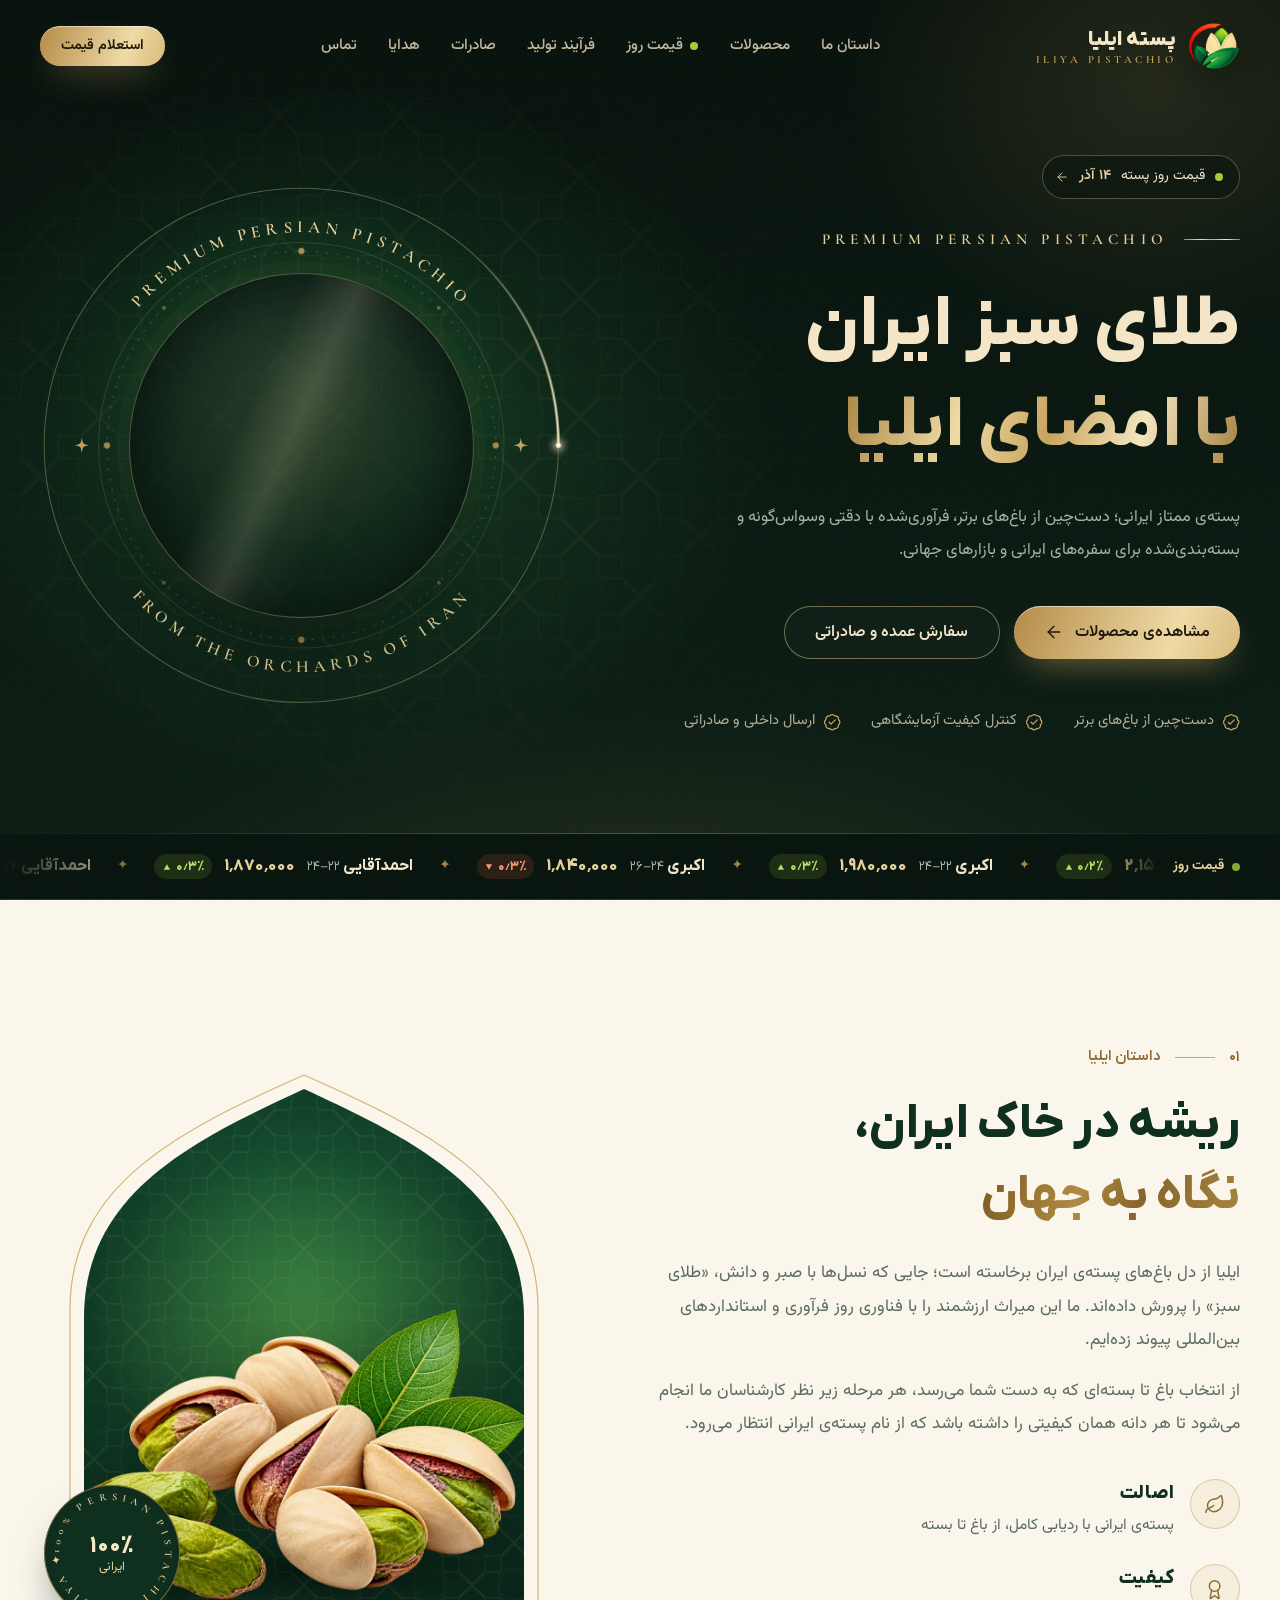
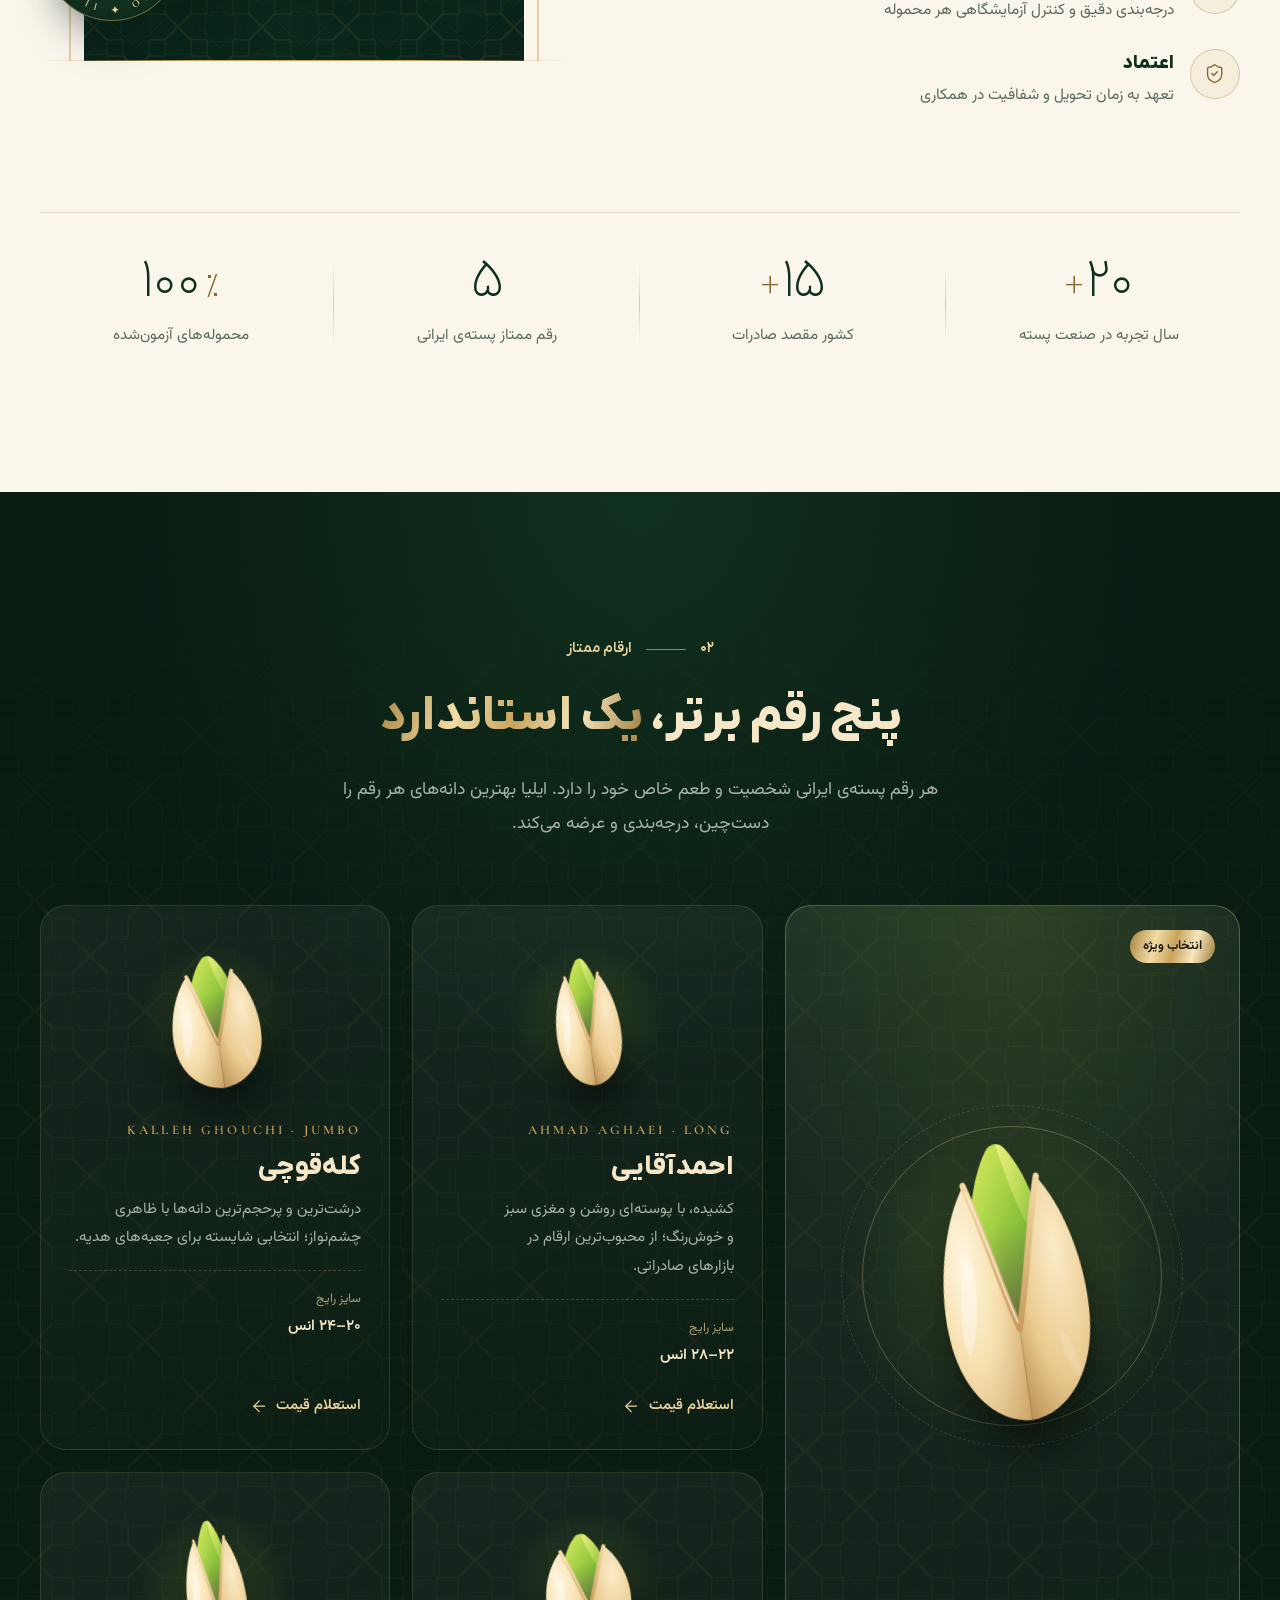
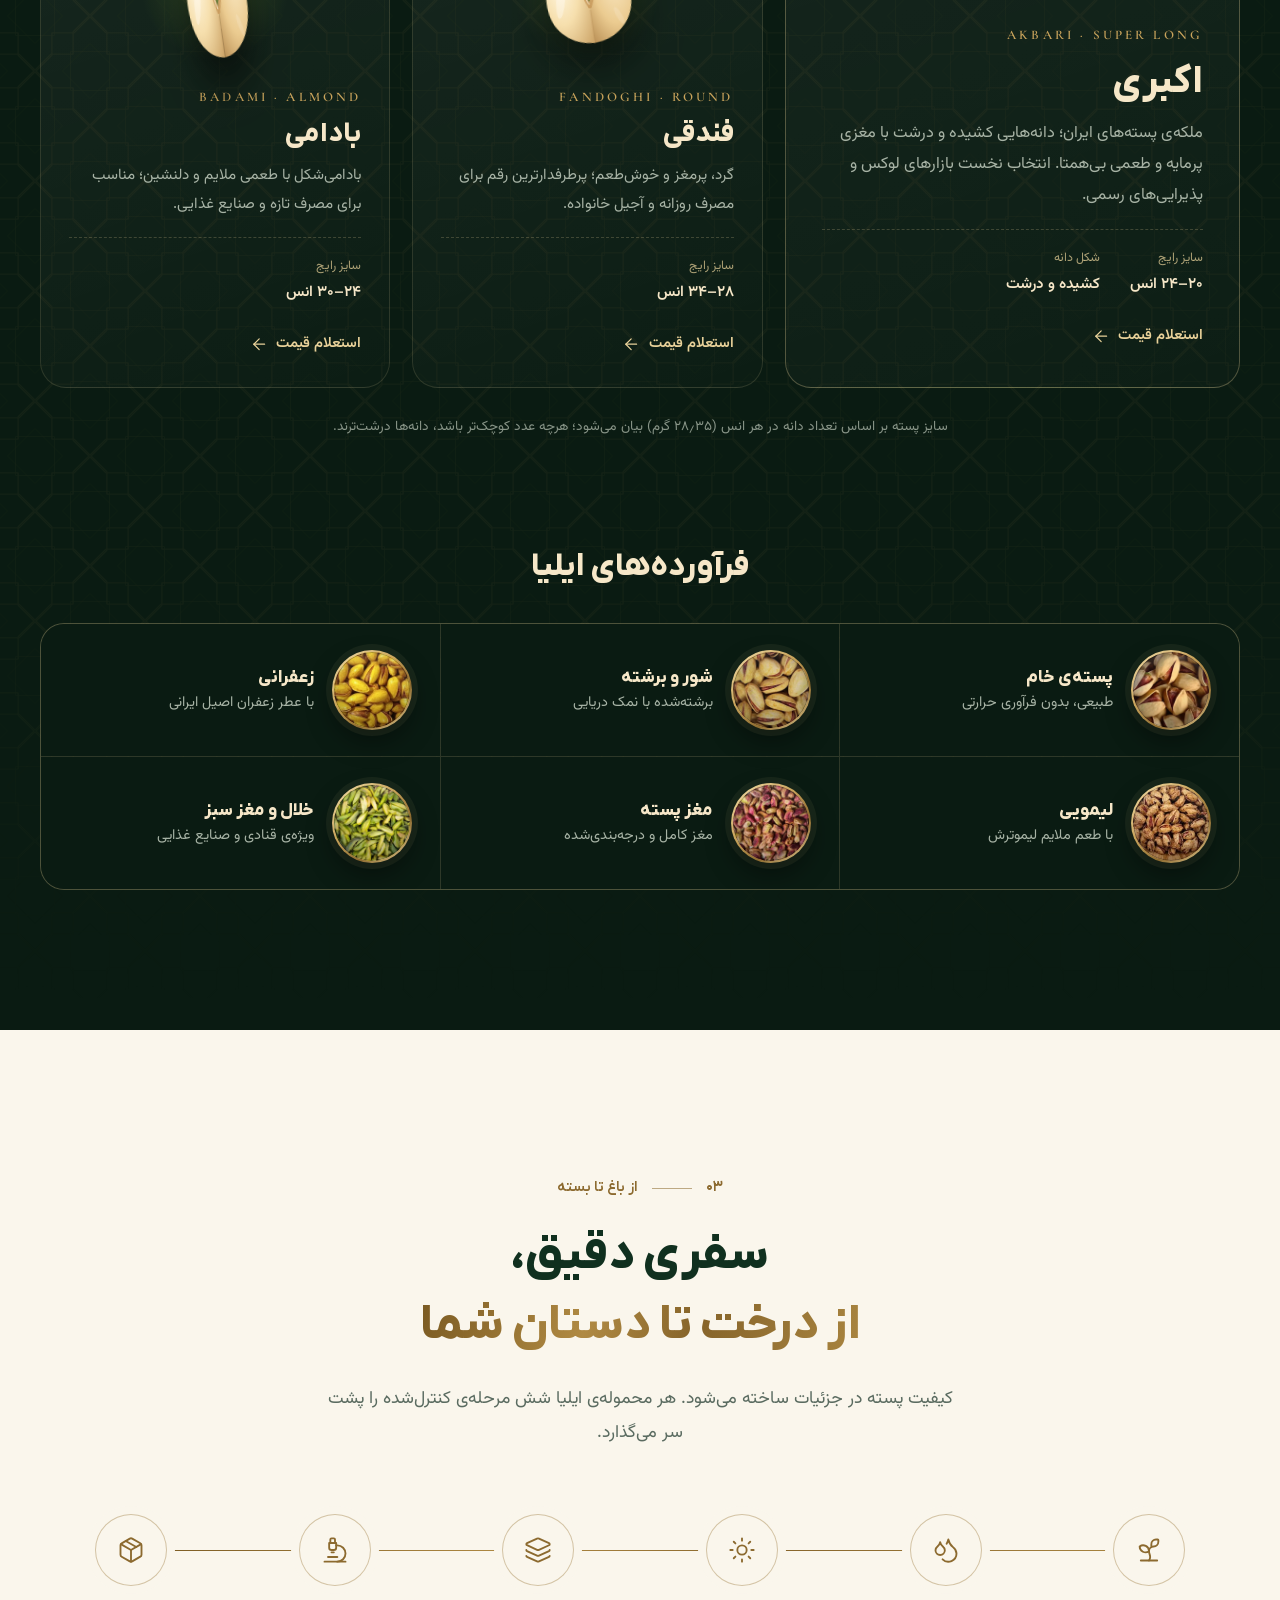
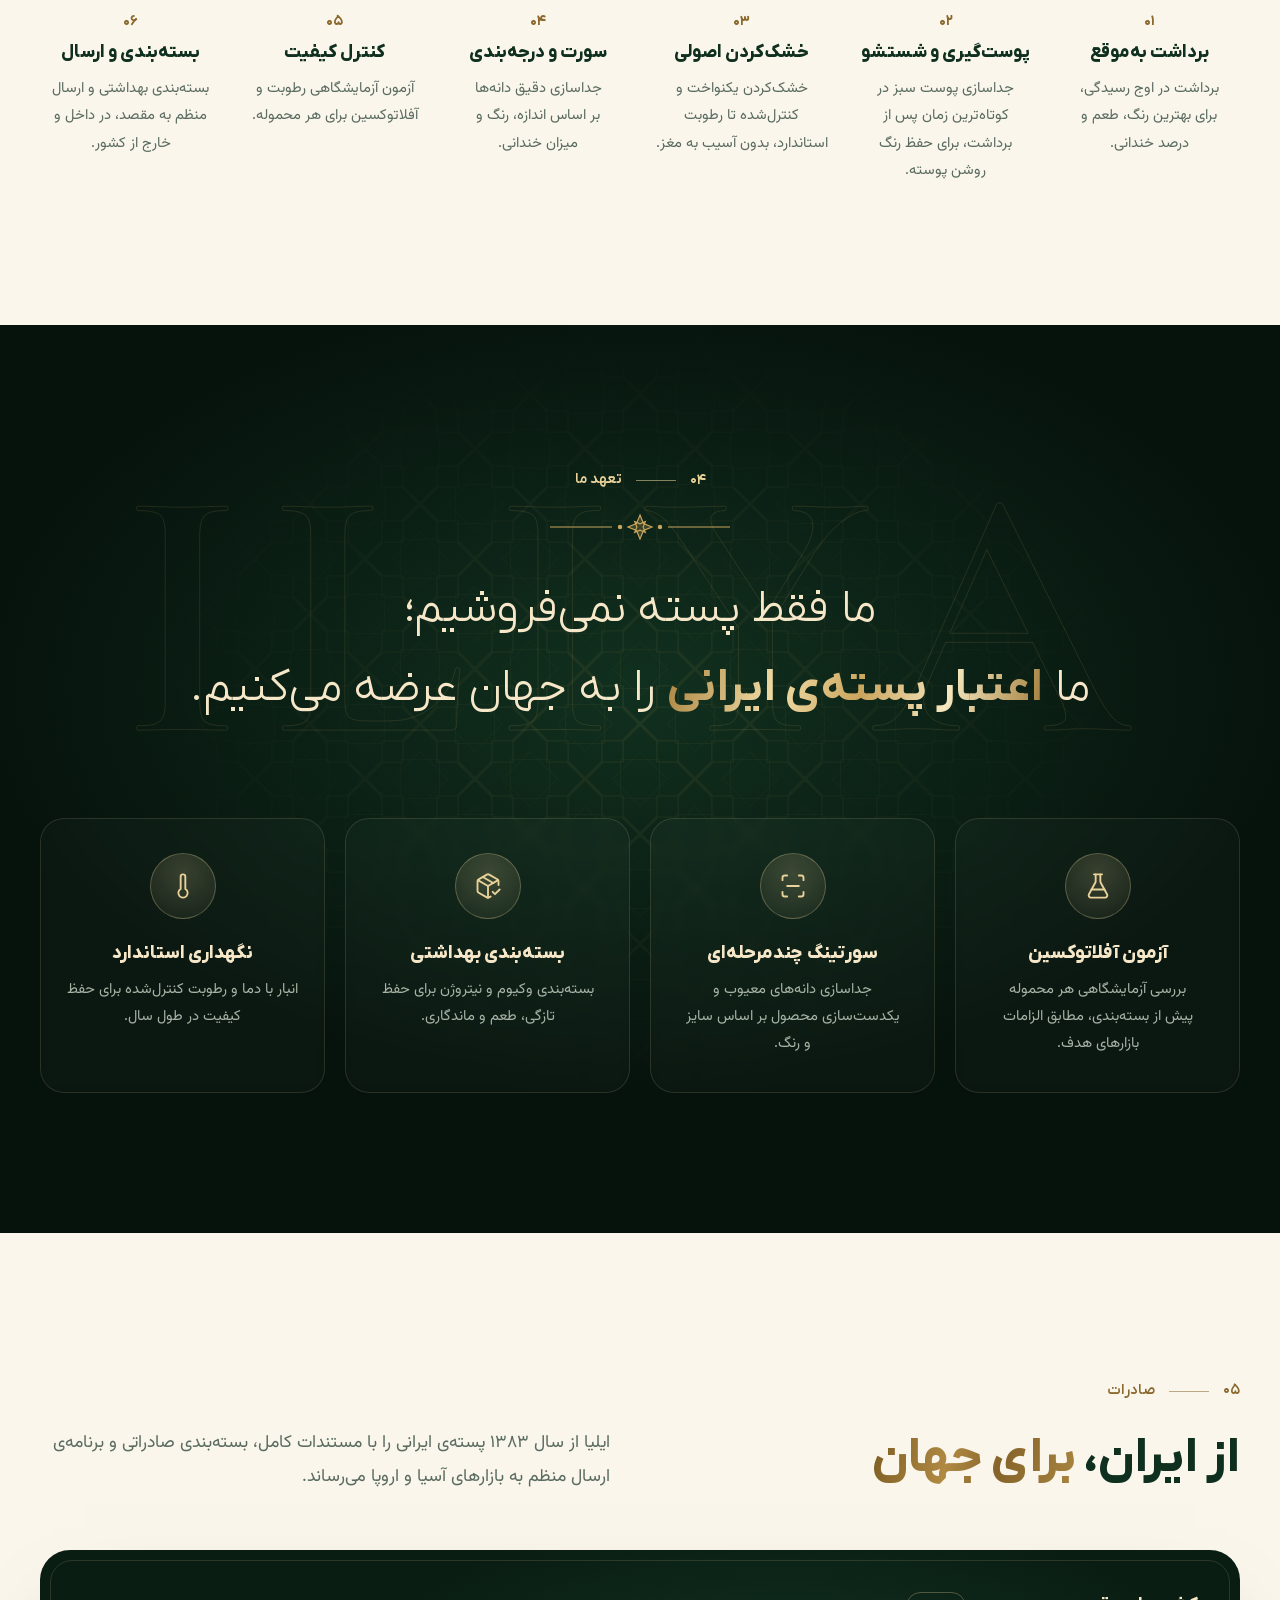
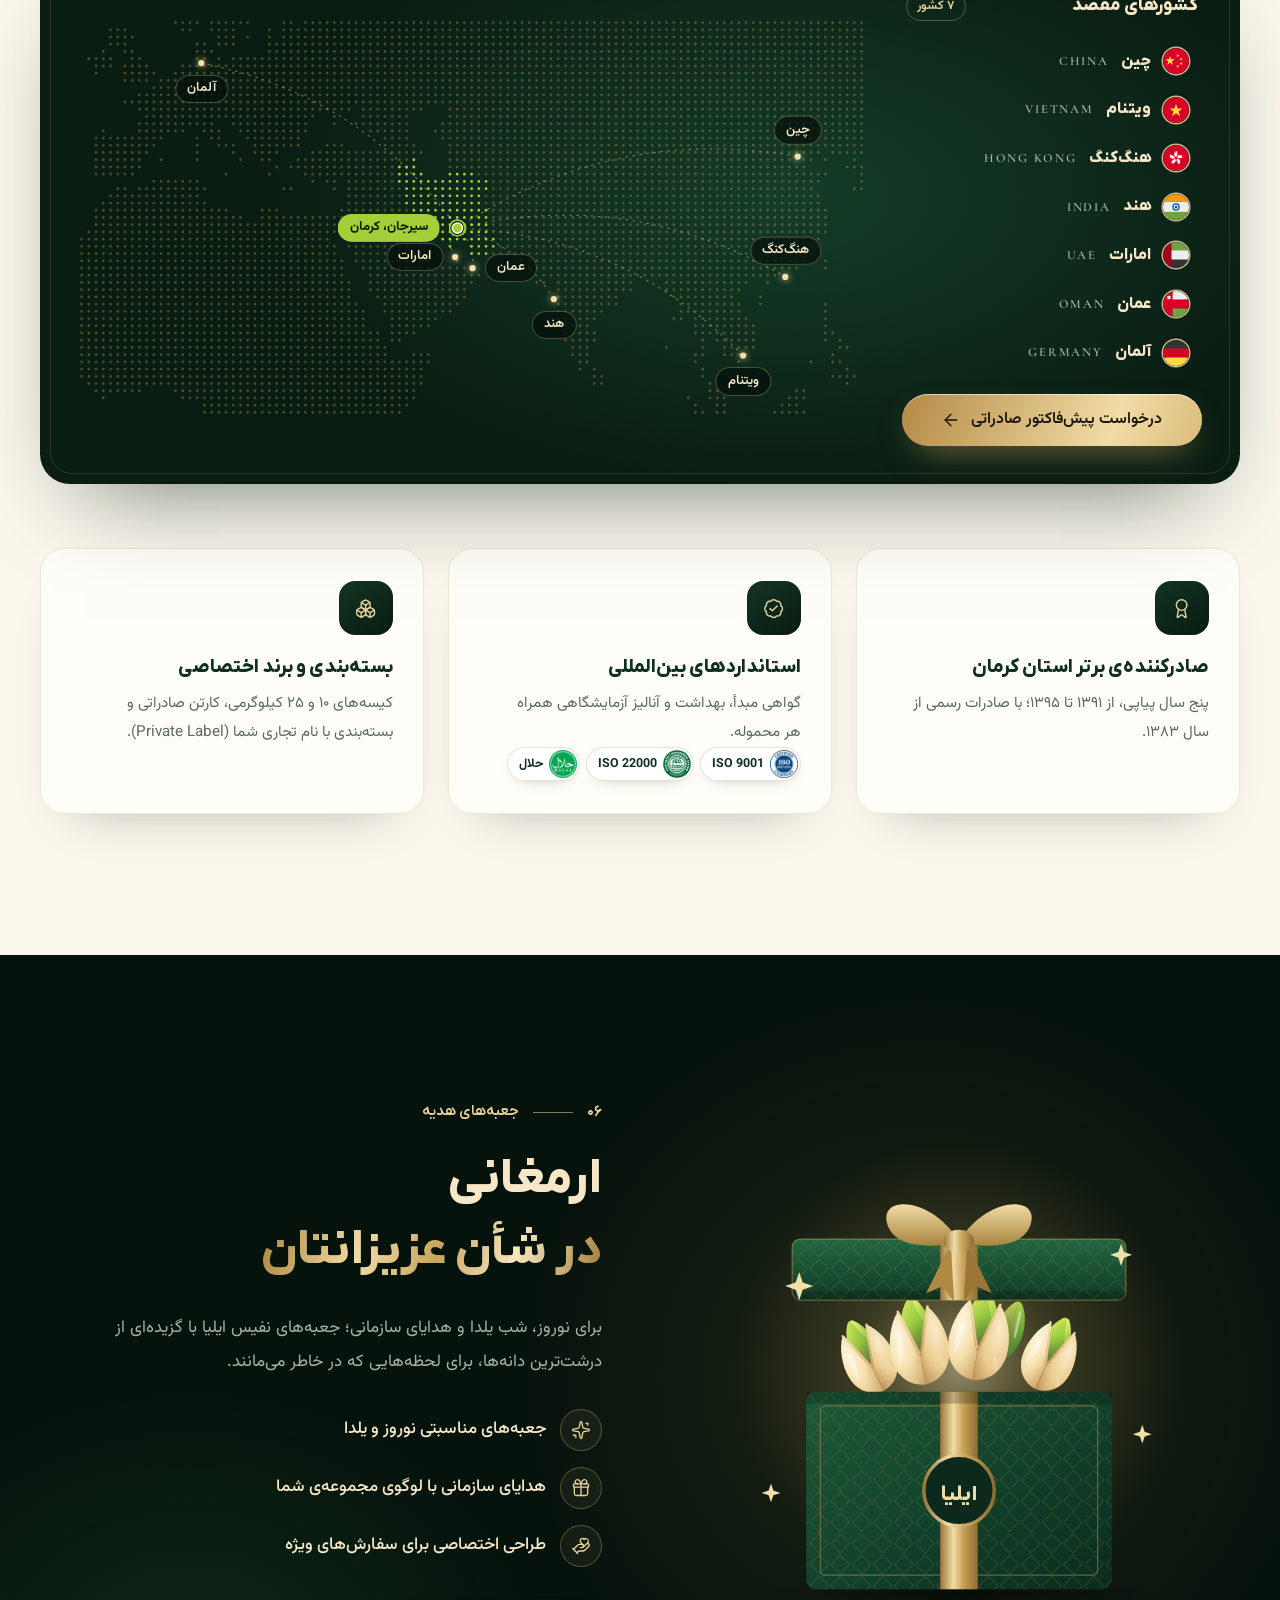
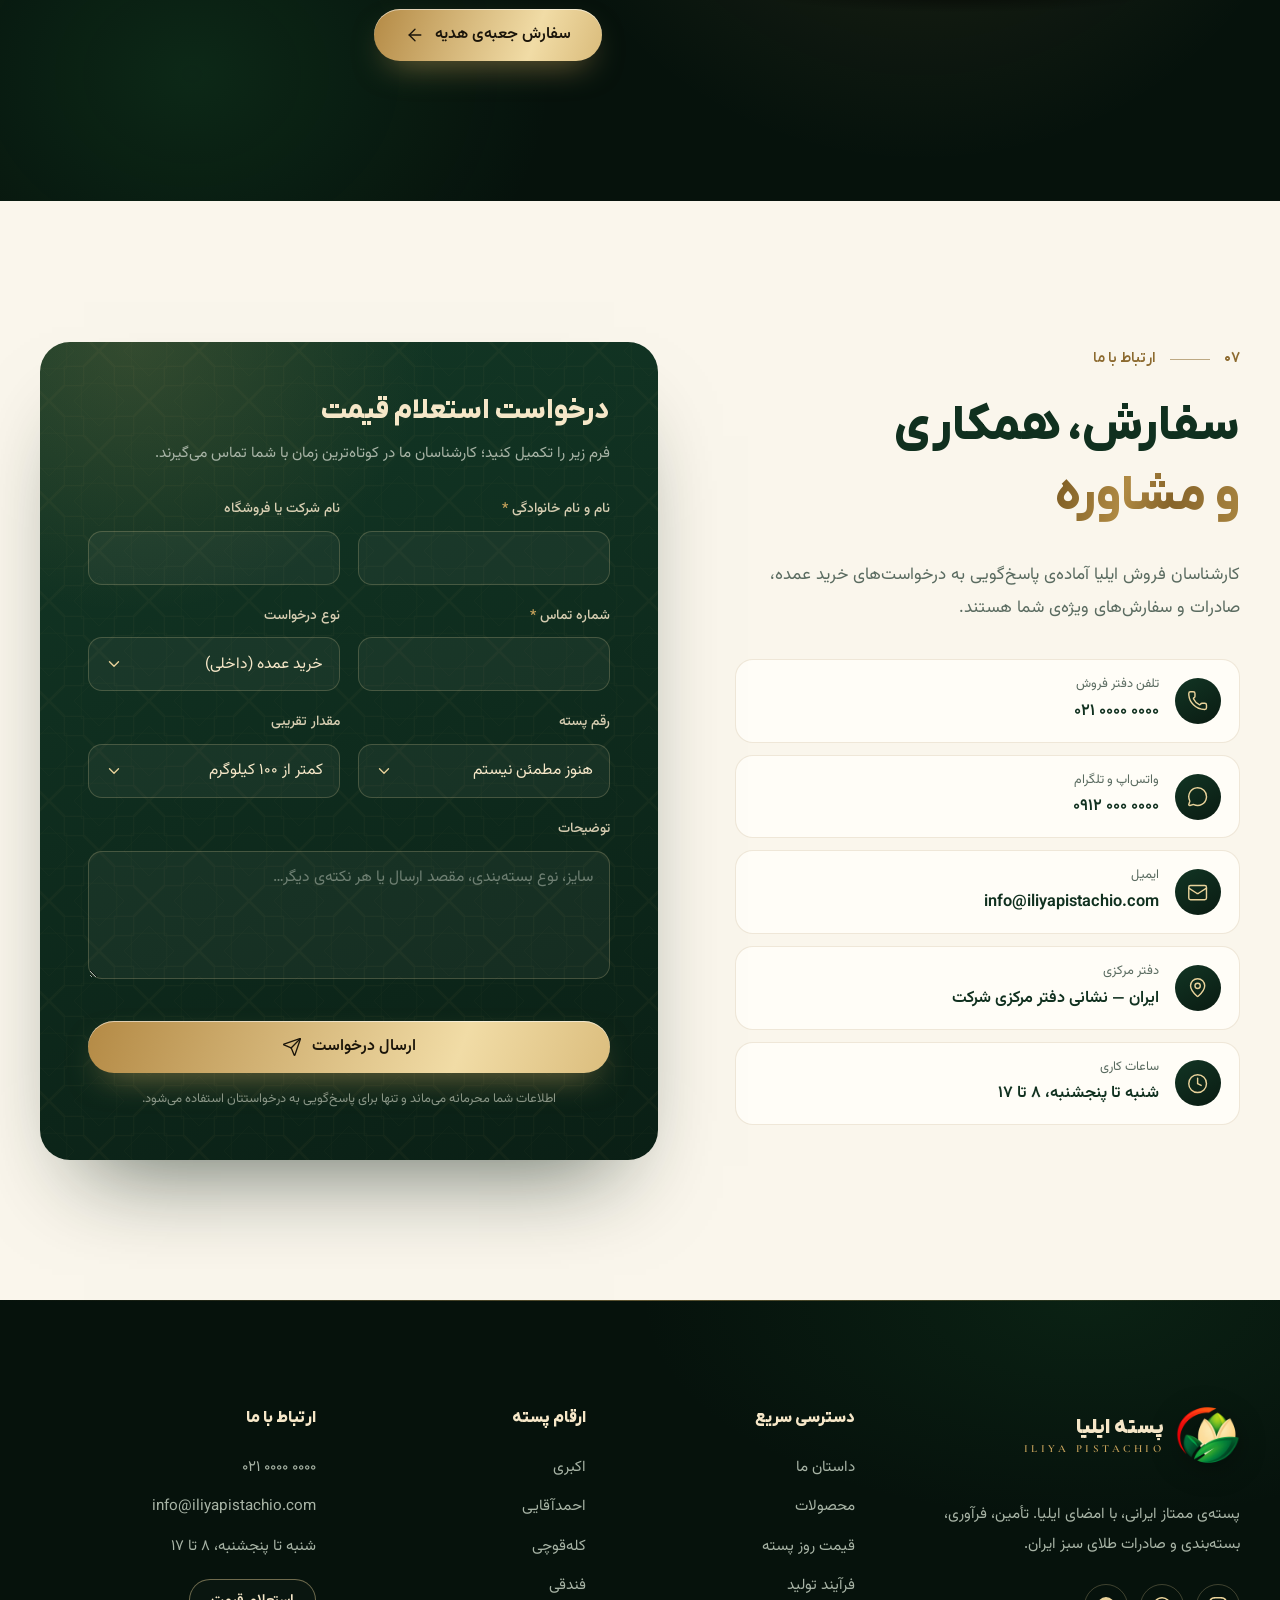
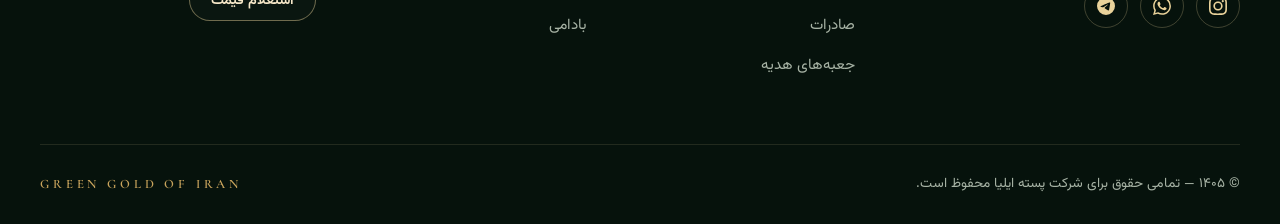
==== commit f75c1e58: "Fit the hero and the price ticker into the first screen on desktop The hero used to take the full sc" ====
--- a/index.html
+++ b/index.html
@@ -22,7 +22,7 @@
   <link rel="apple-touch-icon" href="assets/img/apple-touch-icon.png">
   <link rel="preload" href="assets/fonts/vazirmatn-variable.woff2" as="font" type="font/woff2" crossorigin>
   <link rel="preload" href="assets/fonts/iranyekanx-variable-fanum.woff2" as="font" type="font/woff2" crossorigin>
-  <link rel="stylesheet" href="assets/css/style.css?v=e3432971">
+  <link rel="stylesheet" href="assets/css/style.css?v=e783ac07">
   <script src="assets/js/prices-data.js?v=27fa54cf" defer></script>
   <script src="assets/js/prices.js?v=a5551249" defer></script>
   <script src="assets/js/main.js?v=0fcda54b" defer></script>
@@ -123,102 +123,106 @@
 
   <main id="main">
 
-    <!-- ============ Hero ============ -->
-    <section class="hero" id="home">
-      <div class="hero-bg" aria-hidden="true"></div>
-      <div class="container hero-grid">
-        <div class="hero-copy">
-          <a class="price-pill" href="prices.html">
-            <i class="live-dot" aria-hidden="true"></i>
-            <span>قیمت روز پسته</span>
-            <b data-price-pill-date>به‌روز شد</b>
-            <svg class="icon" aria-hidden="true"><use href="#i-arrow-left"/></svg>
-          </a>
-          <p class="eyebrow"><span class="eyebrow-line"></span><span lang="en" dir="ltr">Premium Persian Pistachio</span></p>
-          <h1 class="hero-title">
-            <span class="line"><span>طلای سبز ایران</span></span>
-            <span class="line"><span class="gold-text">با امضای ایلیا</span></span>
-          </h1>
-          <p class="hero-lead">پسته‌ی ممتاز ایرانی؛ دست‌چین از باغ‌های برتر، فرآوری‌شده با دقتی وسواس‌گونه و بسته‌بندی‌شده برای سفره‌های ایرانی و بازارهای جهانی.</p>
-          <div class="hero-actions">
-            <a class="btn btn-gold" href="#products">
-              مشاهده‌ی محصولات
+    <!-- ============ First screen: the hero and the price ticker fill it together ============ -->
+    <div class="first-screen">
+
+      <!-- ============ Hero ============ -->
+      <section class="hero" id="home">
+        <div class="hero-bg" aria-hidden="true"></div>
+        <div class="container hero-grid">
+          <div class="hero-copy">
+            <a class="price-pill" href="prices.html">
+              <i class="live-dot" aria-hidden="true"></i>
+              <span>قیمت روز پسته</span>
+              <b data-price-pill-date>به‌روز شد</b>
               <svg class="icon" aria-hidden="true"><use href="#i-arrow-left"/></svg>
             </a>
-            <a class="btn btn-ghost" href="#contact" data-request="export">سفارش عمده و صادراتی</a>
-          </div>
-          <ul class="hero-badges">
-            <li><svg class="icon" aria-hidden="true"><use href="#i-badge-check"/></svg>دست‌چین از باغ‌های برتر</li>
-            <li><svg class="icon" aria-hidden="true"><use href="#i-badge-check"/></svg>کنترل کیفیت آزمایشگاهی</li>
-            <li><svg class="icon" aria-hidden="true"><use href="#i-badge-check"/></svg>ارسال داخلی و صادراتی</li>
-          </ul>
-        </div>
-
-        <div class="hero-visual" aria-hidden="true">
-          <div class="medallion">
-            <div class="medallion-glow"></div>
-            <svg class="medallion-ring" viewBox="0 0 500 500">
-              <defs>
-                <path id="ring-arc-top" d="M46 250A204 204 0 0 1 454 250"/>
-                <path id="ring-arc-bottom" d="M33 250A217 217 0 0 0 467 250"/>
-                <linearGradient id="ring-comet-fade" gradientUnits="userSpaceOnUse" x1="414.61" y1="67.19" x2="496" y2="250"><stop offset="0" stop-color="#F6E3B0" stop-opacity="0"/><stop offset="1" stop-color="#FFF4D6"/></linearGradient>
-                <filter id="ring-comet-glow" x="-200%" y="-200%" width="500%" height="500%"><feGaussianBlur stdDeviation="3"/></filter>
-              </defs>
-              <circle class="ring-line ring-draw" cx="250" cy="250" r="246" pathLength="1"/>
-              <circle class="ring-line ring-line--fine ring-draw" cx="250" cy="250" r="194" pathLength="1"/>
-              <g class="ring-comet">
-                <path d="M414.61 67.19A246 246 0 0 1 496 250" fill="none" stroke="url(#ring-comet-fade)" stroke-width="2.2" stroke-linecap="round"/>
-                <circle cx="496" cy="250" r="6" fill="#F6E3B0" opacity=".55" filter="url(#ring-comet-glow)"/>
-                <circle cx="496" cy="250" r="2.4" fill="#FFF8E6"/>
-              </g>
-              <g class="ring-deco">
-                <circle class="ring-line ring-line--dashed" cx="250" cy="250" r="186"/>
-                <circle class="ring-bead" cx="436" cy="250" r="3"/>
-                <circle class="ring-bead" cx="250" cy="436" r="3"/>
-                <circle class="ring-bead" cx="64" cy="250" r="3"/>
-                <circle class="ring-bead" cx="250" cy="64" r="3"/>
-                <circle class="ring-bead ring-bead--sm" cx="381.52" cy="381.52" r="1.8"/>
-                <circle class="ring-bead ring-bead--sm" cx="118.48" cy="381.52" r="1.8"/>
-                <circle class="ring-bead ring-bead--sm" cx="118.48" cy="118.48" r="1.8"/>
-                <circle class="ring-bead ring-bead--sm" cx="381.52" cy="118.48" r="1.8"/>
-              </g>
-              <g class="ring-words">
-                <text class="ring-text"><textPath href="#ring-arc-top" startOffset="50%" text-anchor="middle">PREMIUM PERSIAN PISTACHIO</textPath></text>
-                <text class="ring-text"><textPath href="#ring-arc-bottom" startOffset="50%" text-anchor="middle">FROM THE ORCHARDS OF IRAN</textPath></text>
-                <g class="ring-stars"><path d="M40 243C41.12 248.88 41.12 248.88 47 250C41.12 251.12 41.12 251.12 40 257C38.88 251.12 38.88 251.12 33 250C38.88 248.88 38.88 248.88 40 243Z"/><path d="M460 243C461.12 248.88 461.12 248.88 467 250C461.12 251.12 461.12 251.12 460 257C458.88 251.12 458.88 251.12 453 250C458.88 248.88 458.88 248.88 460 243Z"/></g>
-              </g>
-              <g class="ring-spark" style="--k:0"><path d="M461.19 77C462.47 83.72 462.47 83.72 469.19 85C462.47 86.28 462.47 86.28 461.19 93C459.91 86.28 459.91 86.28 453.19 85C459.91 83.72 459.91 83.72 461.19 77Z"/></g>
-              <g class="ring-spark" style="--k:1"><path d="M417.46 458.34C418.42 463.38 418.42 463.38 423.46 464.34C418.42 465.3 418.42 465.3 417.46 470.34C416.5 465.3 416.5 465.3 411.46 464.34C416.5 463.38 416.5 463.38 417.46 458.34Z"/></g>
-              <g class="ring-spark" style="--k:2"><path d="M83.77 455.76C84.89 461.64 84.89 461.64 90.77 462.76C84.89 463.88 84.89 463.88 83.77 469.76C82.65 463.88 82.65 463.88 76.77 462.76C82.65 461.64 82.65 461.64 83.77 455.76Z"/></g>
-              <g class="ring-spark" style="--k:3"><path d="M29.48 95.75C30.36 100.37 30.36 100.37 34.98 101.25C30.36 102.13 30.36 102.13 29.48 106.75C28.6 102.13 28.6 102.13 23.98 101.25C28.6 100.37 28.6 100.37 29.48 95.75Z"/></g>
-            </svg>
-            <div class="medallion-core">
-              <img class="medallion-logo" src="assets/img/logo.webp" alt="" width="600" height="600">
-              <i class="core-shine"></i>
-            </div>
-          </div>
-        </div>
-      </div>
-      <a class="scroll-cue" href="#about"><span>کشف کنید</span><i aria-hidden="true"></i></a>
-    </section>
-
-    <!-- ============ Price ticker (filled from the daily price data; variety names are the fallback) ============ -->
-    <div class="marquee marquee--ticker" data-price-ticker>
-      <a class="ticker-label" href="prices.html"><i class="live-dot" aria-hidden="true"></i>قیمت روز</a>
-      <div class="marquee-track" aria-hidden="true">
-        <div class="marquee-group">
-          <span class="mq-fa">اکبری</span><span class="mq-en">Akbari</span><i>✦</i>
-          <span class="mq-fa">احمدآقایی</span><span class="mq-en">Ahmad Aghaei</span><i>✦</i>
-          <span class="mq-fa">کله‌قوچی</span><span class="mq-en">Kalleh Ghouchi</span><i>✦</i>
-          <span class="mq-fa">فندقی</span><span class="mq-en">Fandoghi</span><i>✦</i>
-          <span class="mq-fa">بادامی</span><span class="mq-en">Badami</span><i>✦</i>
-        </div>
-        <div class="marquee-group">
-          <span class="mq-fa">اکبری</span><span class="mq-en">Akbari</span><i>✦</i>
-          <span class="mq-fa">احمدآقایی</span><span class="mq-en">Ahmad Aghaei</span><i>✦</i>
-          <span class="mq-fa">کله‌قوچی</span><span class="mq-en">Kalleh Ghouchi</span><i>✦</i>
-          <span class="mq-fa">فندقی</span><span class="mq-en">Fandoghi</span><i>✦</i>
-          <span class="mq-fa">بادامی</span><span class="mq-en">Badami</span><i>✦</i>
+            <p class="eyebrow"><span class="eyebrow-line"></span><span lang="en" dir="ltr">Premium Persian Pistachio</span></p>
+            <h1 class="hero-title">
+              <span class="line"><span>طلای سبز ایران</span></span>
+              <span class="line"><span class="gold-text">با امضای ایلیا</span></span>
+            </h1>
+            <p class="hero-lead">پسته‌ی ممتاز ایرانی؛ دست‌چین از باغ‌های برتر، فرآوری‌شده با دقتی وسواس‌گونه و بسته‌بندی‌شده برای سفره‌های ایرانی و بازارهای جهانی.</p>
+            <div class="hero-actions">
+              <a class="btn btn-gold" href="#products">
+                مشاهده‌ی محصولات
+                <svg class="icon" aria-hidden="true"><use href="#i-arrow-left"/></svg>
+              </a>
+              <a class="btn btn-ghost" href="#contact" data-request="export">سفارش عمده و صادراتی</a>
+            </div>
+            <ul class="hero-badges">
+              <li><svg class="icon" aria-hidden="true"><use href="#i-badge-check"/></svg>دست‌چین از باغ‌های برتر</li>
+              <li><svg class="icon" aria-hidden="true"><use href="#i-badge-check"/></svg>کنترل کیفیت آزمایشگاهی</li>
+              <li><svg class="icon" aria-hidden="true"><use href="#i-badge-check"/></svg>ارسال داخلی و صادراتی</li>
+            </ul>
+          </div>
+
+          <div class="hero-visual" aria-hidden="true">
+            <div class="medallion">
+              <div class="medallion-glow"></div>
+              <svg class="medallion-ring" viewBox="0 0 500 500">
+                <defs>
+                  <path id="ring-arc-top" d="M46 250A204 204 0 0 1 454 250"/>
+                  <path id="ring-arc-bottom" d="M33 250A217 217 0 0 0 467 250"/>
+                  <linearGradient id="ring-comet-fade" gradientUnits="userSpaceOnUse" x1="414.61" y1="67.19" x2="496" y2="250"><stop offset="0" stop-color="#F6E3B0" stop-opacity="0"/><stop offset="1" stop-color="#FFF4D6"/></linearGradient>
+                  <filter id="ring-comet-glow" x="-200%" y="-200%" width="500%" height="500%"><feGaussianBlur stdDeviation="3"/></filter>
+                </defs>
+                <circle class="ring-line ring-draw" cx="250" cy="250" r="246" pathLength="1"/>
+                <circle class="ring-line ring-line--fine ring-draw" cx="250" cy="250" r="194" pathLength="1"/>
+                <g class="ring-comet">
+                  <path d="M414.61 67.19A246 246 0 0 1 496 250" fill="none" stroke="url(#ring-comet-fade)" stroke-width="2.2" stroke-linecap="round"/>
+                  <circle cx="496" cy="250" r="6" fill="#F6E3B0" opacity=".55" filter="url(#ring-comet-glow)"/>
+                  <circle cx="496" cy="250" r="2.4" fill="#FFF8E6"/>
+                </g>
+                <g class="ring-deco">
+                  <circle class="ring-line ring-line--dashed" cx="250" cy="250" r="186"/>
+                  <circle class="ring-bead" cx="436" cy="250" r="3"/>
+                  <circle class="ring-bead" cx="250" cy="436" r="3"/>
+                  <circle class="ring-bead" cx="64" cy="250" r="3"/>
+                  <circle class="ring-bead" cx="250" cy="64" r="3"/>
+                  <circle class="ring-bead ring-bead--sm" cx="381.52" cy="381.52" r="1.8"/>
+                  <circle class="ring-bead ring-bead--sm" cx="118.48" cy="381.52" r="1.8"/>
+                  <circle class="ring-bead ring-bead--sm" cx="118.48" cy="118.48" r="1.8"/>
+                  <circle class="ring-bead ring-bead--sm" cx="381.52" cy="118.48" r="1.8"/>
+                </g>
+                <g class="ring-words">
+                  <text class="ring-text"><textPath href="#ring-arc-top" startOffset="50%" text-anchor="middle">PREMIUM PERSIAN PISTACHIO</textPath></text>
+                  <text class="ring-text"><textPath href="#ring-arc-bottom" startOffset="50%" text-anchor="middle">FROM THE ORCHARDS OF IRAN</textPath></text>
+                  <g class="ring-stars"><path d="M40 243C41.12 248.88 41.12 248.88 47 250C41.12 251.12 41.12 251.12 40 257C38.88 251.12 38.88 251.12 33 250C38.88 248.88 38.88 248.88 40 243Z"/><path d="M460 243C461.12 248.88 461.12 248.88 467 250C461.12 251.12 461.12 251.12 460 257C458.88 251.12 458.88 251.12 453 250C458.88 248.88 458.88 248.88 460 243Z"/></g>
+                </g>
+                <g class="ring-spark" style="--k:0"><path d="M461.19 77C462.47 83.72 462.47 83.72 469.19 85C462.47 86.28 462.47 86.28 461.19 93C459.91 86.28 459.91 86.28 453.19 85C459.91 83.72 459.91 83.72 461.19 77Z"/></g>
+                <g class="ring-spark" style="--k:1"><path d="M417.46 458.34C418.42 463.38 418.42 463.38 423.46 464.34C418.42 465.3 418.42 465.3 417.46 470.34C416.5 465.3 416.5 465.3 411.46 464.34C416.5 463.38 416.5 463.38 417.46 458.34Z"/></g>
+                <g class="ring-spark" style="--k:2"><path d="M83.77 455.76C84.89 461.64 84.89 461.64 90.77 462.76C84.89 463.88 84.89 463.88 83.77 469.76C82.65 463.88 82.65 463.88 76.77 462.76C82.65 461.64 82.65 461.64 83.77 455.76Z"/></g>
+                <g class="ring-spark" style="--k:3"><path d="M29.48 95.75C30.36 100.37 30.36 100.37 34.98 101.25C30.36 102.13 30.36 102.13 29.48 106.75C28.6 102.13 28.6 102.13 23.98 101.25C28.6 100.37 28.6 100.37 29.48 95.75Z"/></g>
+              </svg>
+              <div class="medallion-core">
+                <img class="medallion-logo" src="assets/img/logo.webp" alt="" width="600" height="600">
+                <i class="core-shine"></i>
+              </div>
+            </div>
+          </div>
+        </div>
+        <a class="scroll-cue" href="#about"><span>کشف کنید</span><i aria-hidden="true"></i></a>
+      </section>
+
+      <!-- ============ Price ticker (filled from the daily price data; variety names are the fallback) ============ -->
+      <div class="marquee marquee--ticker" data-price-ticker>
+        <a class="ticker-label" href="prices.html"><i class="live-dot" aria-hidden="true"></i>قیمت روز</a>
+        <div class="marquee-track" aria-hidden="true">
+          <div class="marquee-group">
+            <span class="mq-fa">اکبری</span><span class="mq-en">Akbari</span><i>✦</i>
+            <span class="mq-fa">احمدآقایی</span><span class="mq-en">Ahmad Aghaei</span><i>✦</i>
+            <span class="mq-fa">کله‌قوچی</span><span class="mq-en">Kalleh Ghouchi</span><i>✦</i>
+            <span class="mq-fa">فندقی</span><span class="mq-en">Fandoghi</span><i>✦</i>
+            <span class="mq-fa">بادامی</span><span class="mq-en">Badami</span><i>✦</i>
+          </div>
+          <div class="marquee-group">
+            <span class="mq-fa">اکبری</span><span class="mq-en">Akbari</span><i>✦</i>
+            <span class="mq-fa">احمدآقایی</span><span class="mq-en">Ahmad Aghaei</span><i>✦</i>
+            <span class="mq-fa">کله‌قوچی</span><span class="mq-en">Kalleh Ghouchi</span><i>✦</i>
+            <span class="mq-fa">فندقی</span><span class="mq-en">Fandoghi</span><i>✦</i>
+            <span class="mq-fa">بادامی</span><span class="mq-en">Badami</span><i>✦</i>
+          </div>
         </div>
       </div>
     </div>
--- a/assets/css/style.css
+++ b/assets/css/style.css
@@ -410,12 +410,18 @@
 }
 
 /* ---------- Hero ---------- */
+/* the hero and the price ticker under it fill the first screen together */
+.first-screen {
+  display: flex;
+  flex-direction: column;
+  min-height: 100vh;
+  min-height: 100svh;
+}
 .hero {
   position: relative;
   isolation: isolate;
   overflow: hidden;
-  min-height: 100vh;
-  min-height: 100svh;
+  flex: 1 0 auto;
   display: grid;
   align-items: center;
   padding-block: 140px 120px;
@@ -650,6 +656,33 @@
   inset: 0;
   background: linear-gradient(180deg, transparent, var(--c-gold-light));
   animation: drip 2.4s var(--ease) infinite;
+}
+
+/* two columns: spacing, title and medallion follow the screen height, so the hero and the
+   ticker fit the first screen on laptops too (93px is the fixed header) */
+@media (min-width: 1025px) {
+  .hero { padding-block: calc(93px + clamp(8px, 3vh, 48px)) clamp(28px, 7vh, 100px); }
+  .hero .price-pill { margin-bottom: clamp(12px, 2.4vh, 24px); }
+  .hero .eyebrow { margin-bottom: clamp(12px, 2.6vh, 26px); }
+  .hero-title { font-size: clamp(2.7rem, min(5.6vw, 9vh), 5.4rem); }
+  .hero-lead { margin-top: clamp(14px, 2.8vh, 28px); }
+  .hero-actions { margin-top: clamp(20px, 4.2vh, 42px); }
+  .hero-badges { margin-top: clamp(20px, 5.4vh, 54px); }
+  .medallion { width: min(100%, 540px, 62vh); }
+}
+/* the scroll cue only where it has room between the content and the ticker; on shorter
+   screens drop the eyebrow (the medallion's ring carries the same words), and on the
+   shortest ones the badges too, so the ticker still shows */
+@media (min-width: 1025px) and (max-height: 1000px) {
+  .scroll-cue { display: none; }
+}
+@media (min-width: 1025px) and (max-height: 860px) {
+  .hero .eyebrow { display: none; }
+  .hero-lead { line-height: 1.85; }
+}
+@media (min-width: 1025px) and (max-height: 680px),
+       (min-width: 1025px) and (max-width: 1180px) and (max-height: 760px) {
+  .hero-badges { display: none; }
 }
 
 /* ---------- Marquee ---------- */
@@ -2043,15 +2076,25 @@
   .gift-grid,
   .contact-grid,
   .export-head { grid-template-columns: 1fr; }
-  /* phones and tablets: heading and story, then the picture, then the values */
+  /* phones and tablets: heading and the opening paragraph, the picture, then the rest of the story.
+     The picture gets the same 48px above (to the frame's apex) and below; the second paragraph
+     stays closer to the values it introduces. */
   .about-grid { gap: 0; }
   .about-copy { display: contents; }
-  .about-visual { margin-block: 36px 0; }
-  .about-copy .values { order: 1; margin-top: 44px; }
+  .about-visual { order: 1; margin-block: 44px 48px; }
+  .about-copy > p + p,
+  .about-copy .values { order: 2; }
+  .about-copy .values { margin-top: 20px; }
+  /* gift, phones and tablets: heading and text, the box, then the list and the button.
+     The drawing has empty room inside its viewBox (about .1375 of its width above the bow,
+     .075 below the box), so the margins take it off: 48px of visible space under the box, and
+     about the same above it on average while the lid floats up and down. */
   .gift-grid { gap: 0; }
   .gift-copy { display: contents; }
-  .gift-copy .section-head { order: -2; }
-  .gift-visual { order: -1; margin: calc(min(100%, 470px) * -.085) 0 24px; }
+  .gift-visual { order: 1; margin-block: calc(52px - min(100%, 470px) * .1375) calc(48px - min(100%, 470px) * .075); }
+  .gift-copy .checklist,
+  .gift-copy > .btn { order: 2; }
+  .gift-copy .checklist { margin-top: 0; }
   .gift-copy > p { margin-block: 0; }
   .gift-copy > .btn { justify-self: start; }
   .steps { grid-template-columns: repeat(3, 1fr); row-gap: 48px; }
@@ -2072,7 +2115,7 @@
   .site-header { padding-block: 12px; }
   .brand-logo { width: 44px; height: 44px; }
   .brand-text strong { font-size: 1.15rem; }
-  .hero { min-height: auto; padding-block: 112px 96px; }
+  .hero { padding-block: 112px 96px; }
   .eyebrow { font-size: .78rem; letter-spacing: .26em; gap: 12px; }
   .eyebrow-line { width: 36px; }
   .hero-actions .btn { flex: 1 1 100%; }
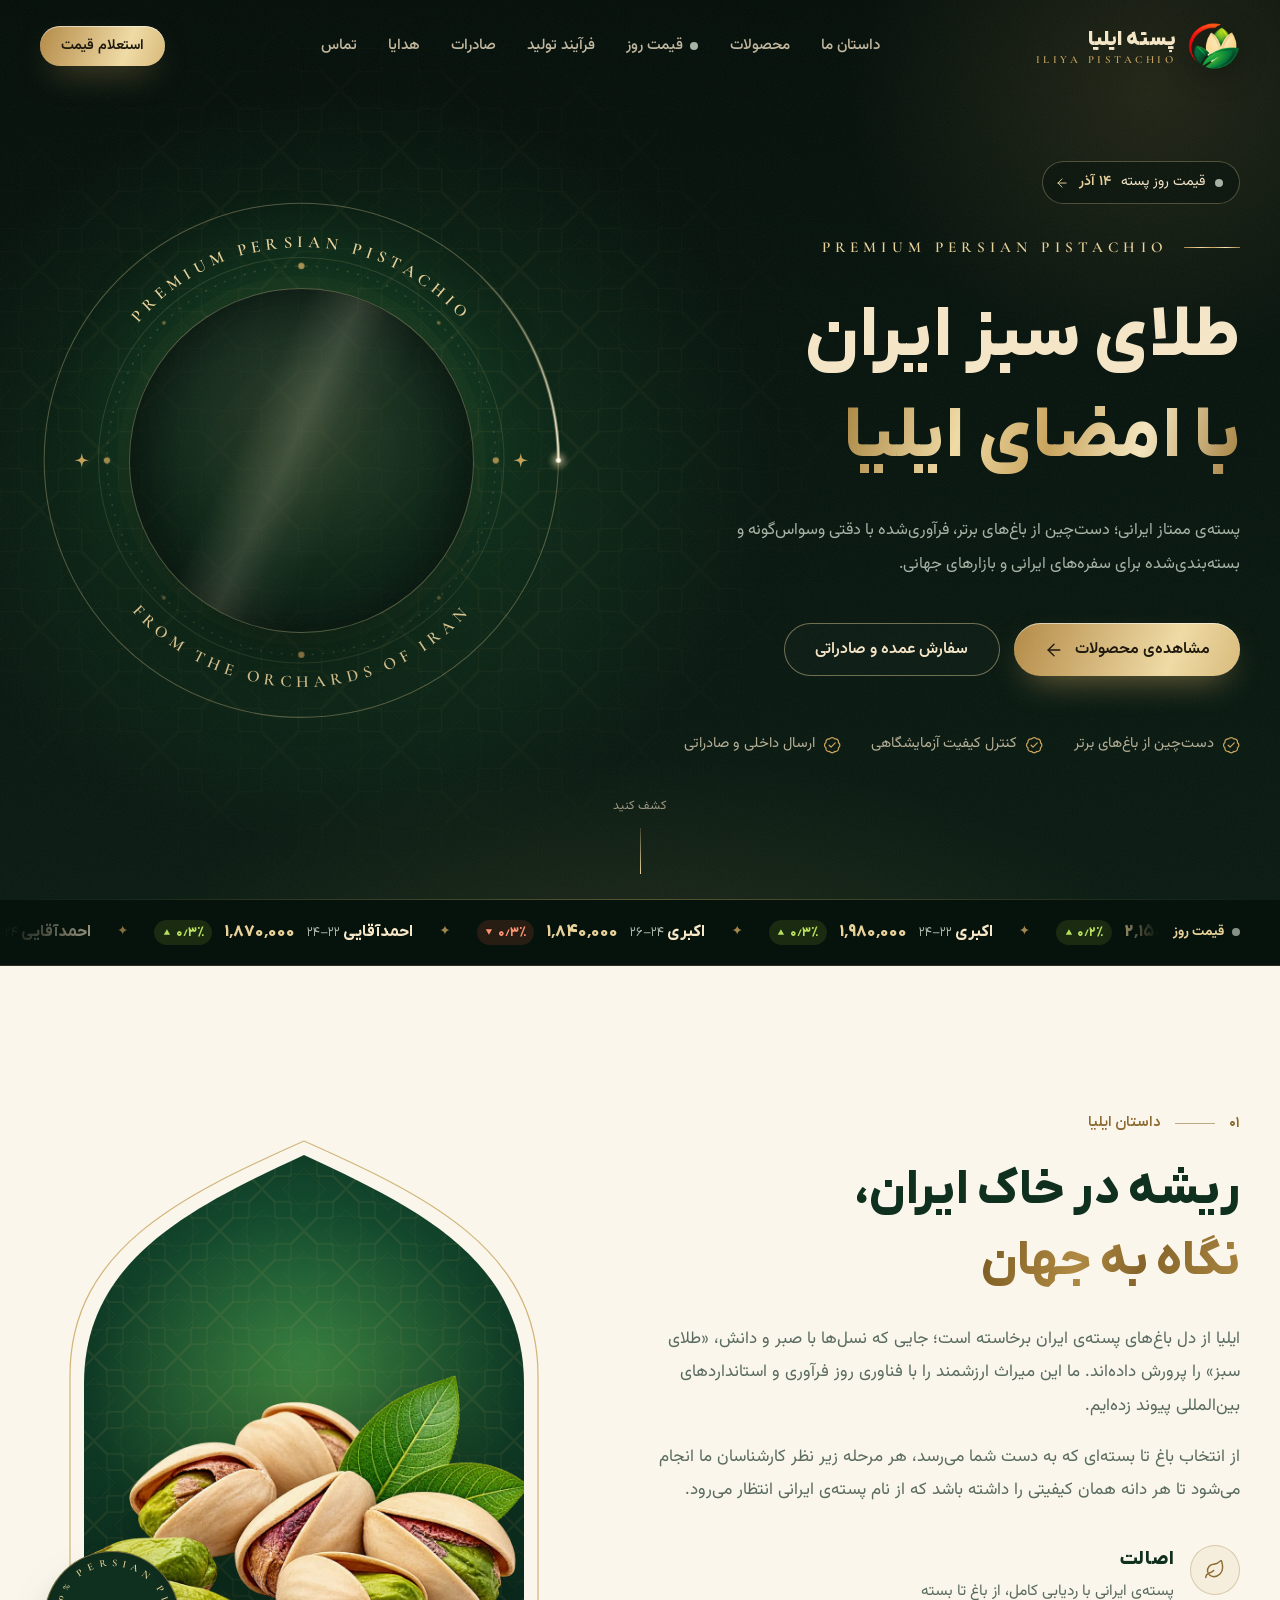
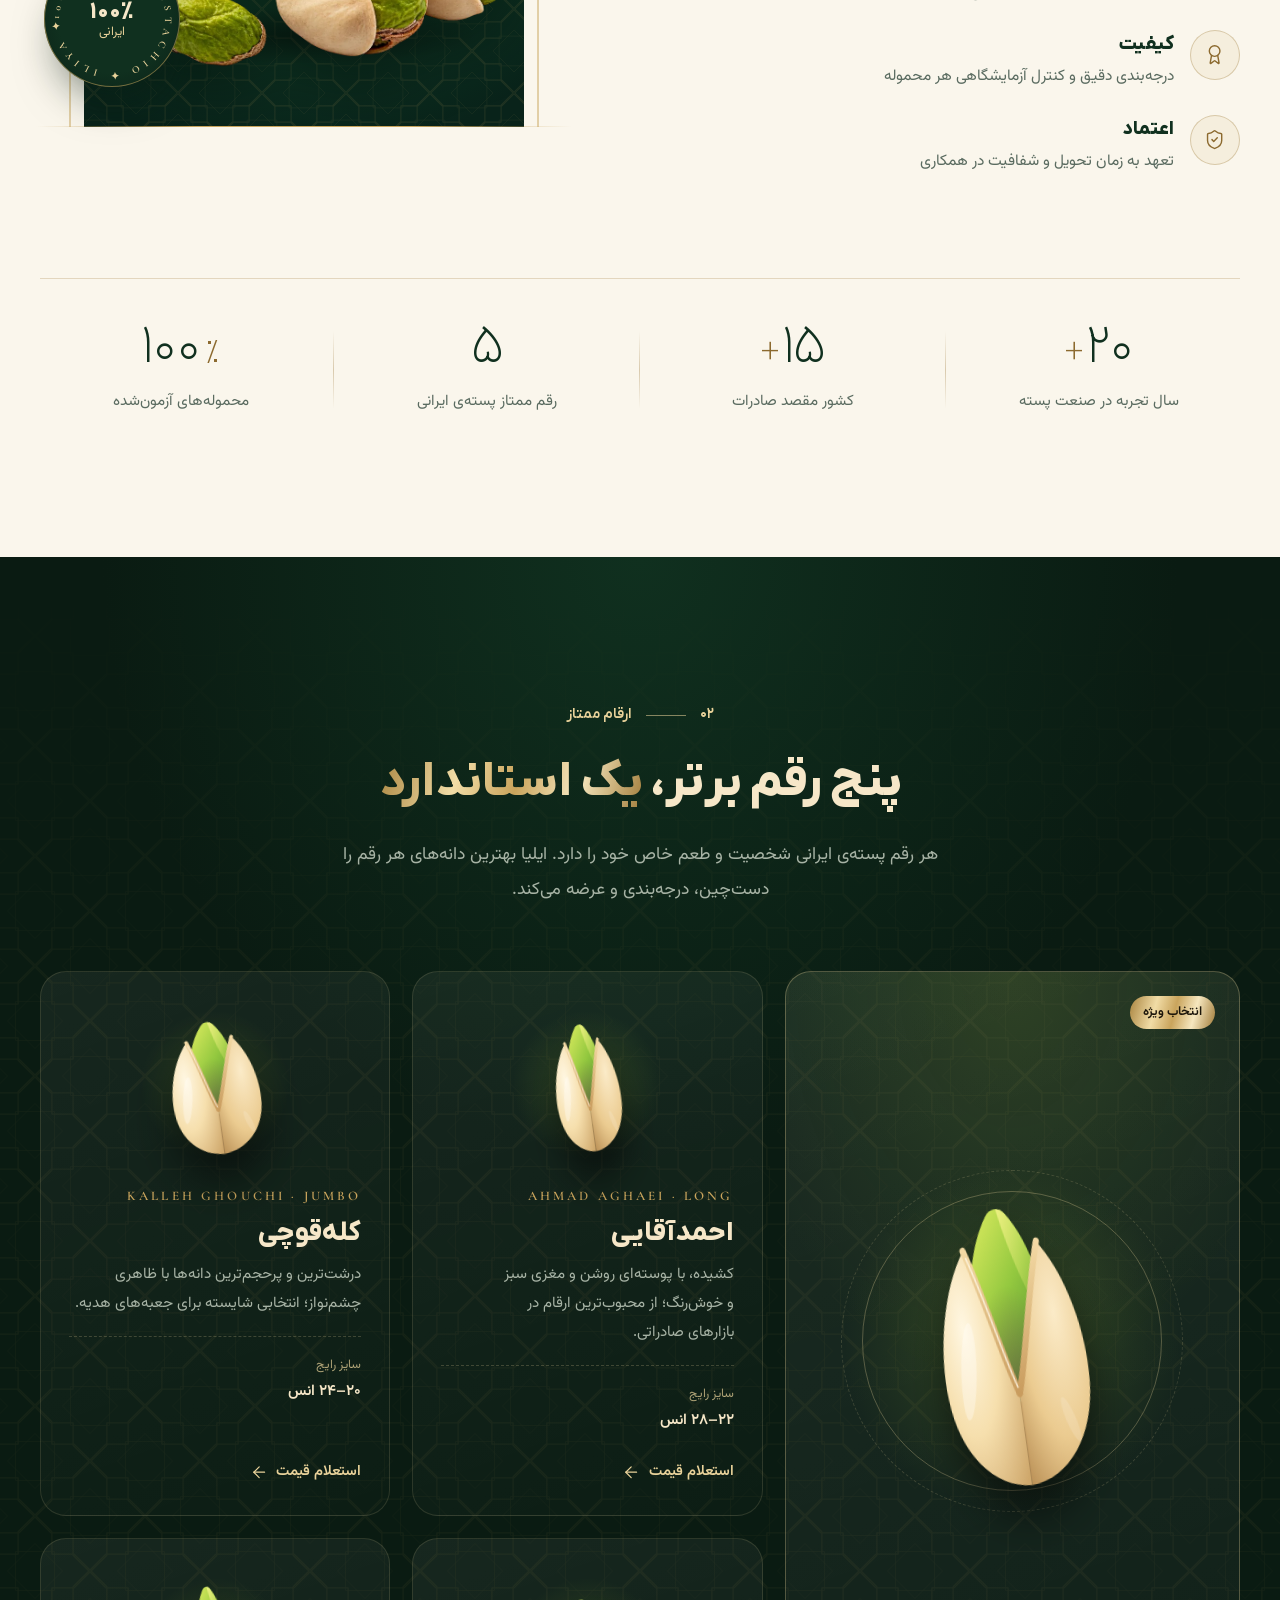
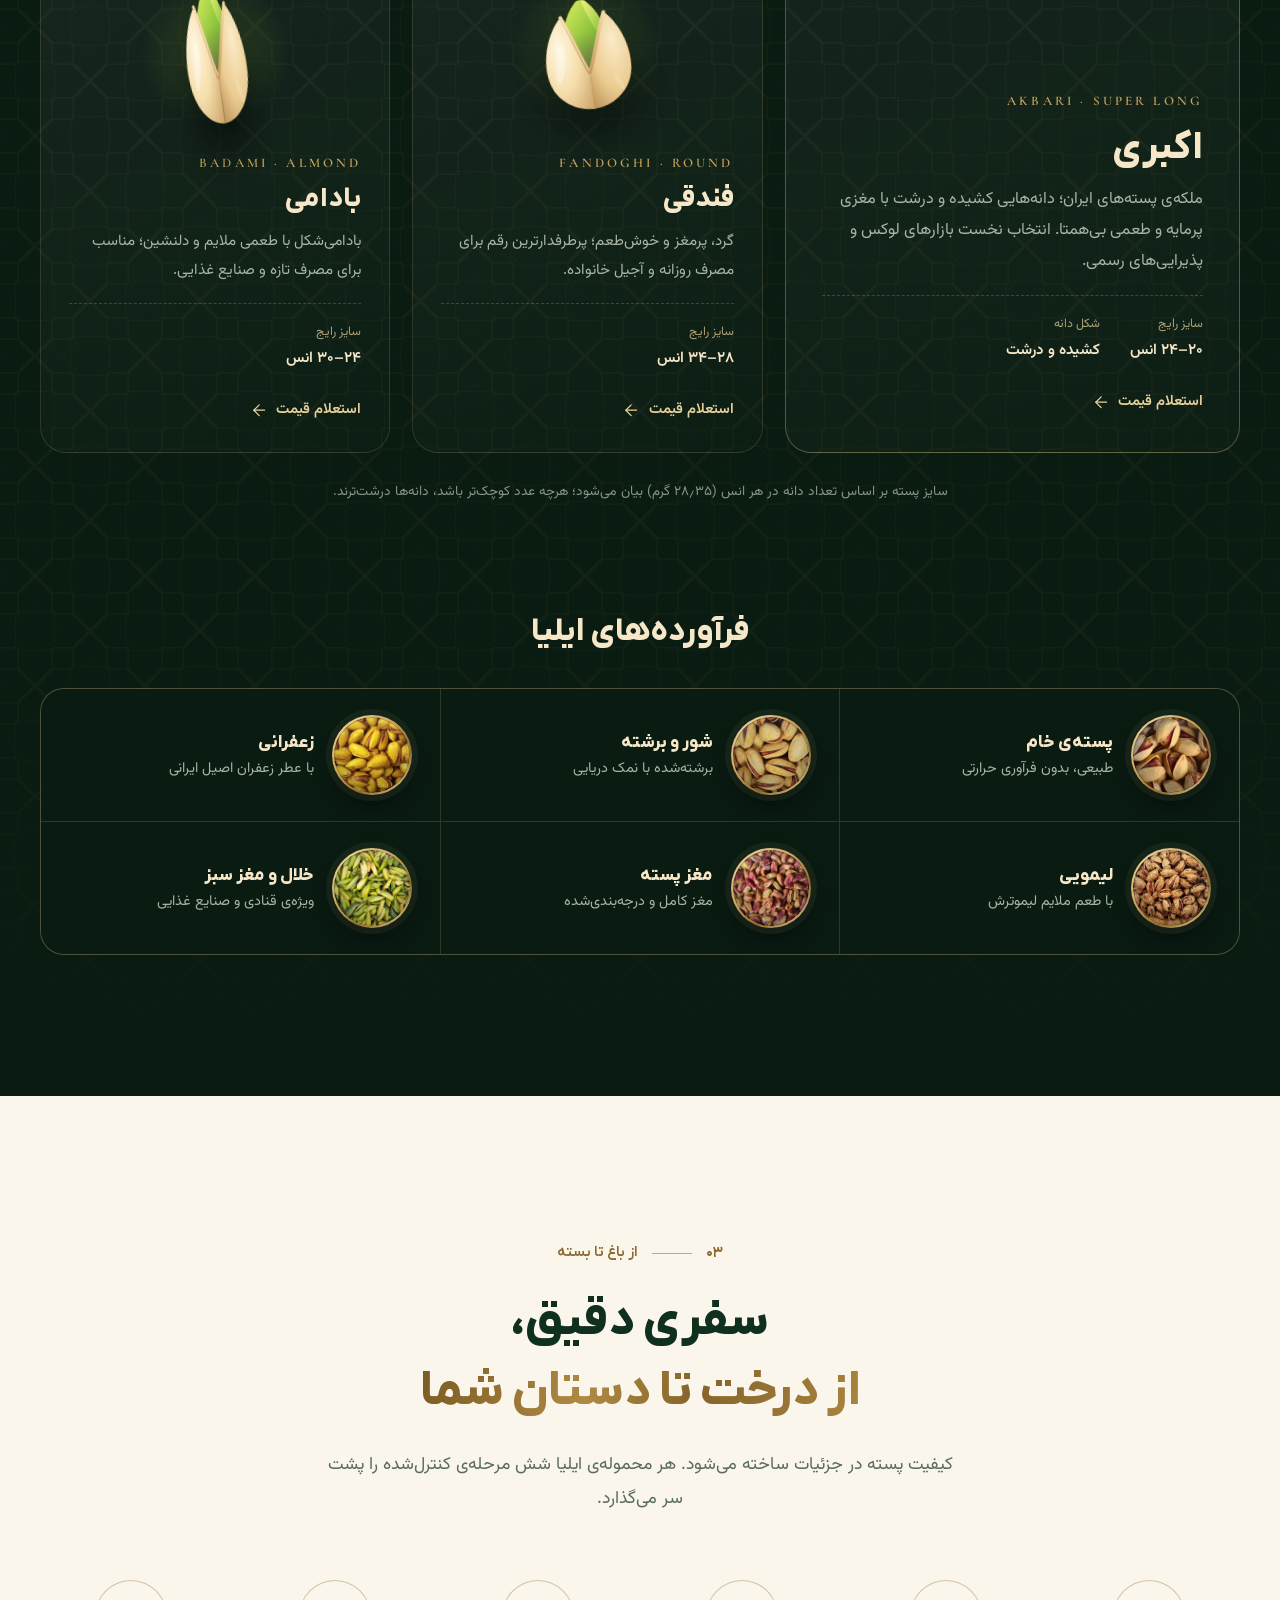
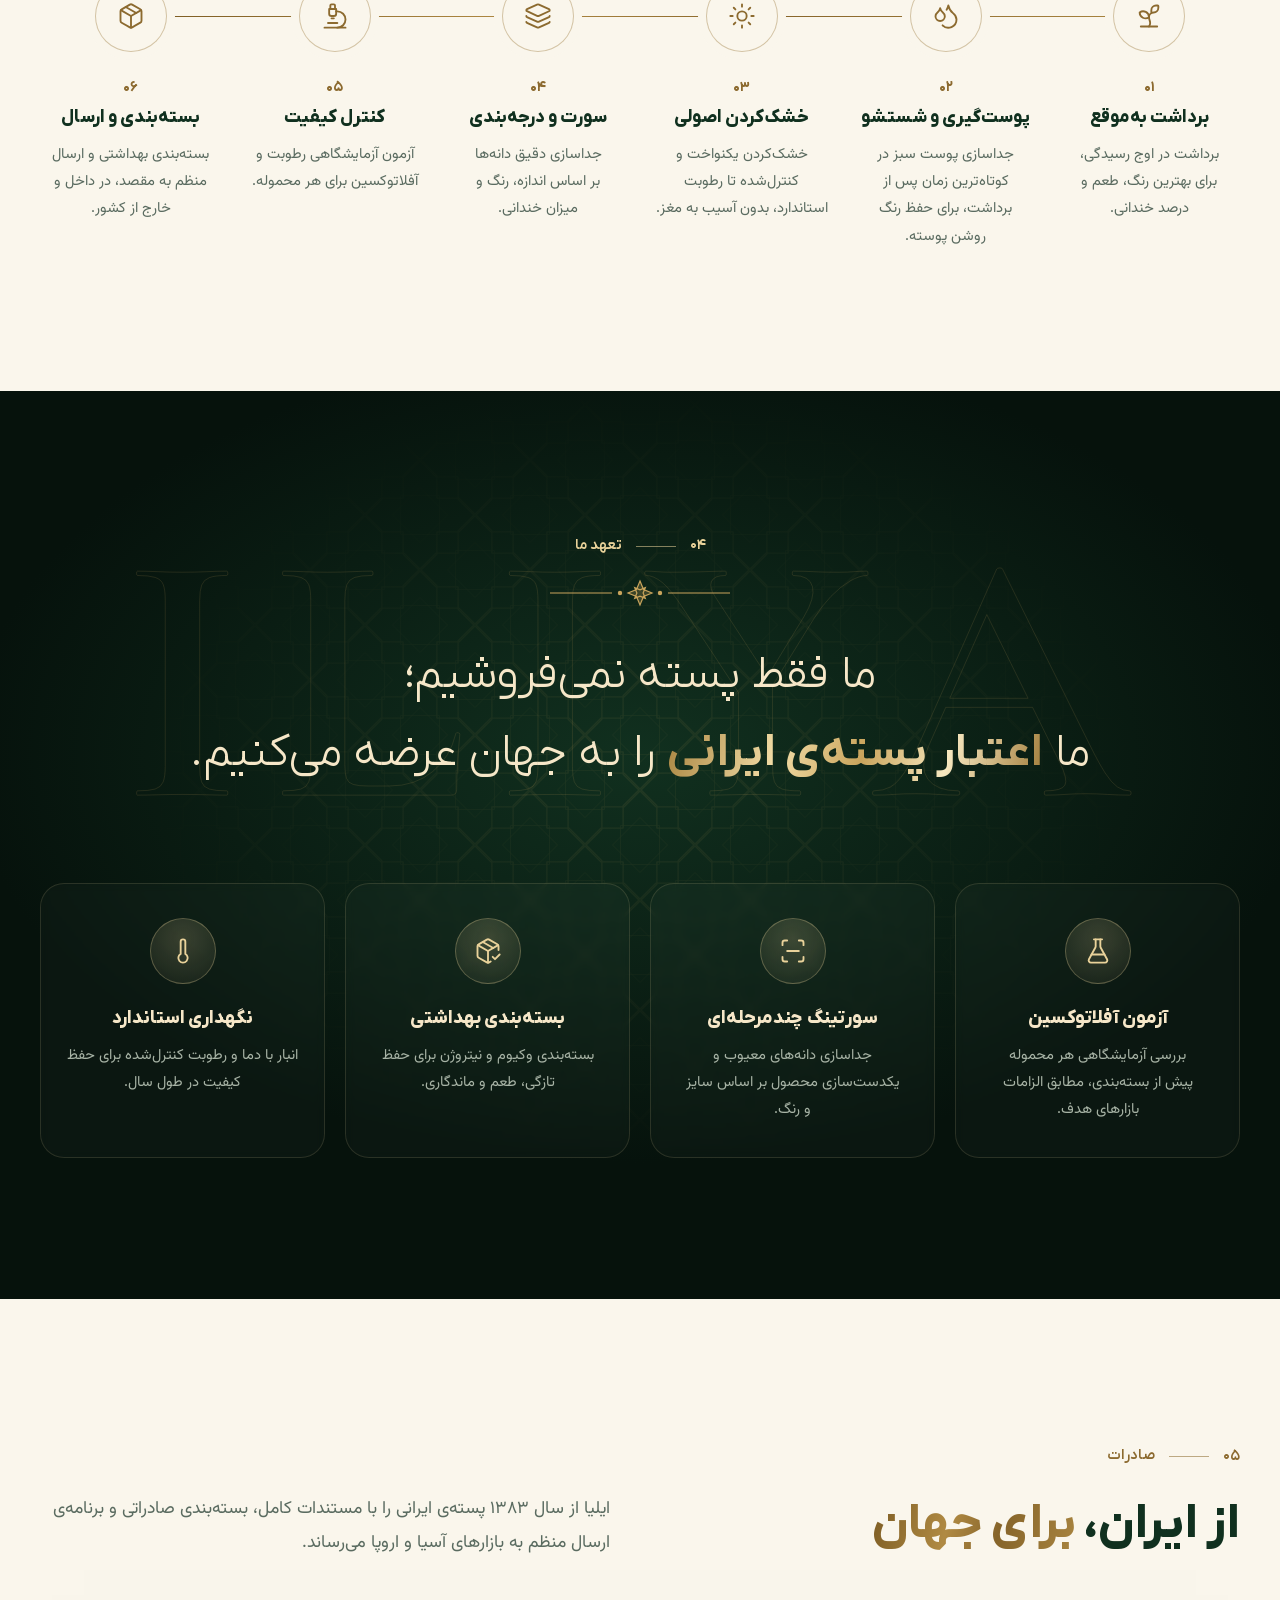
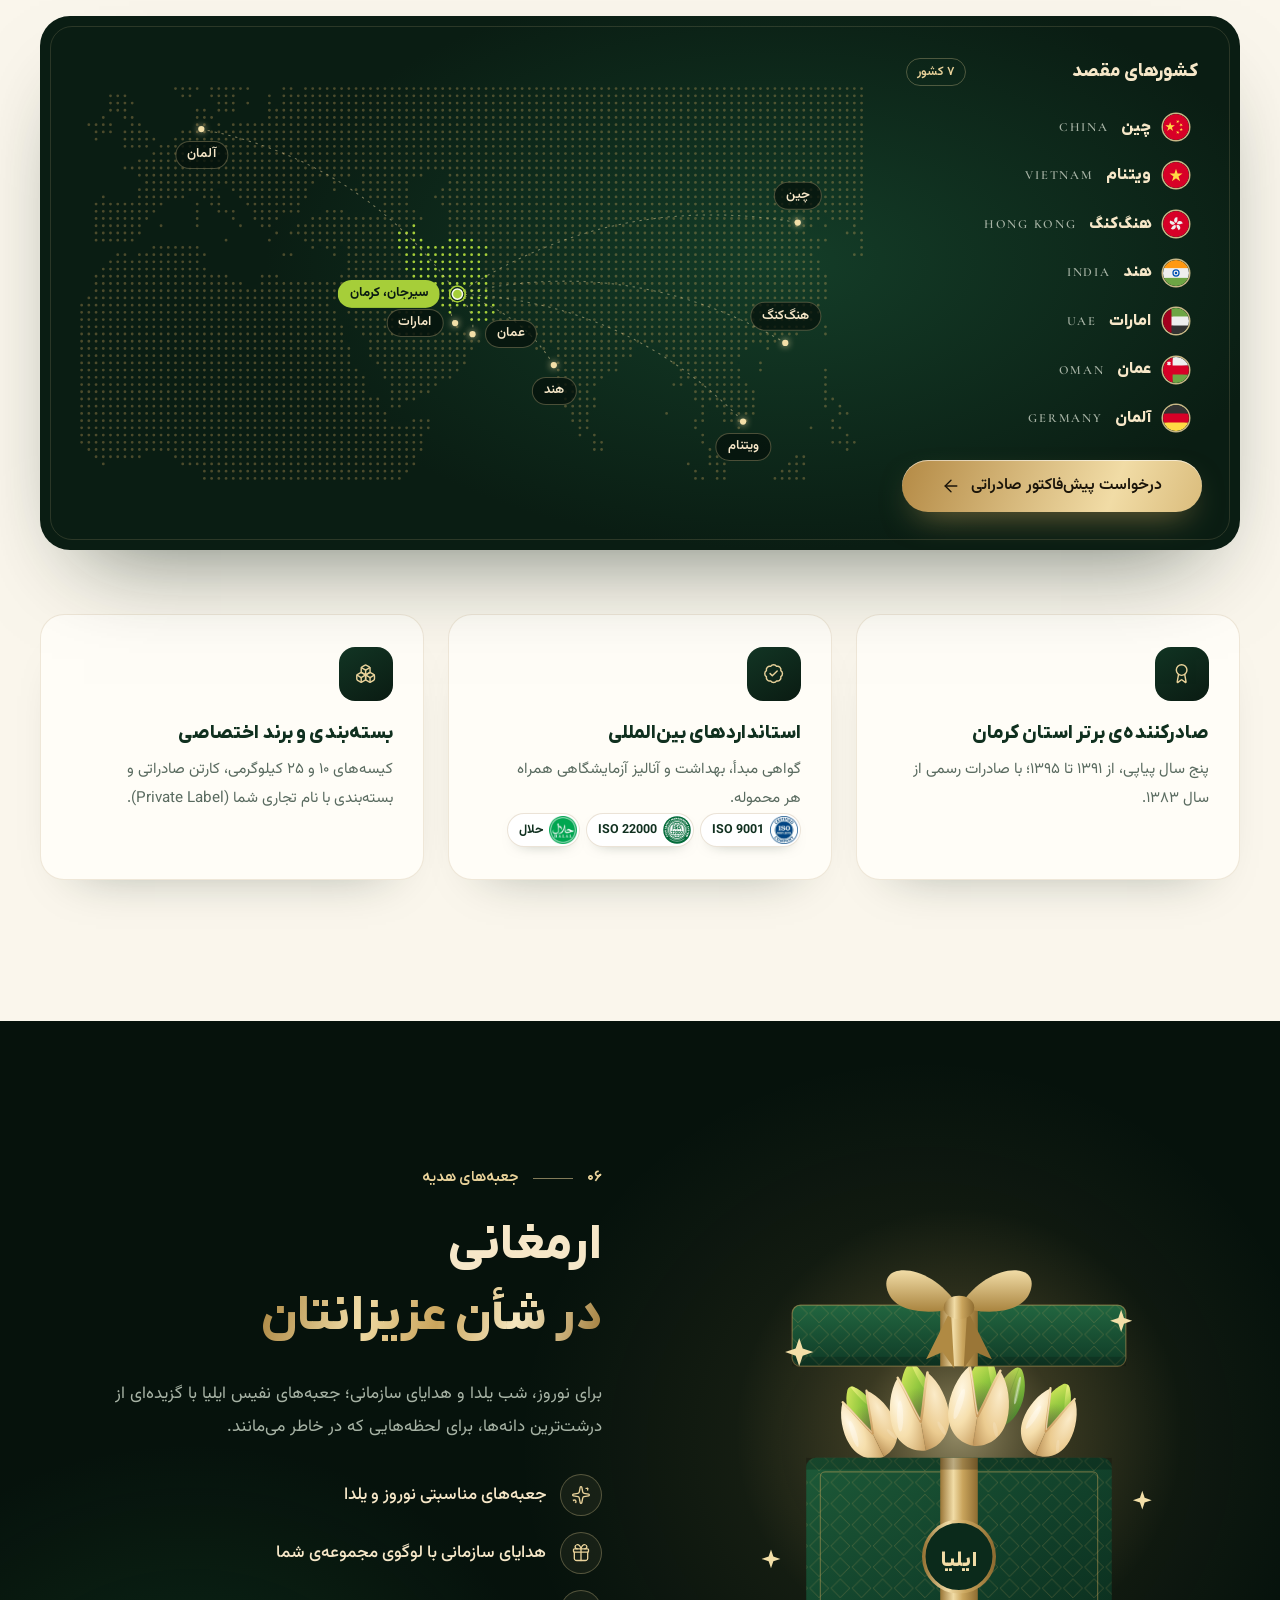
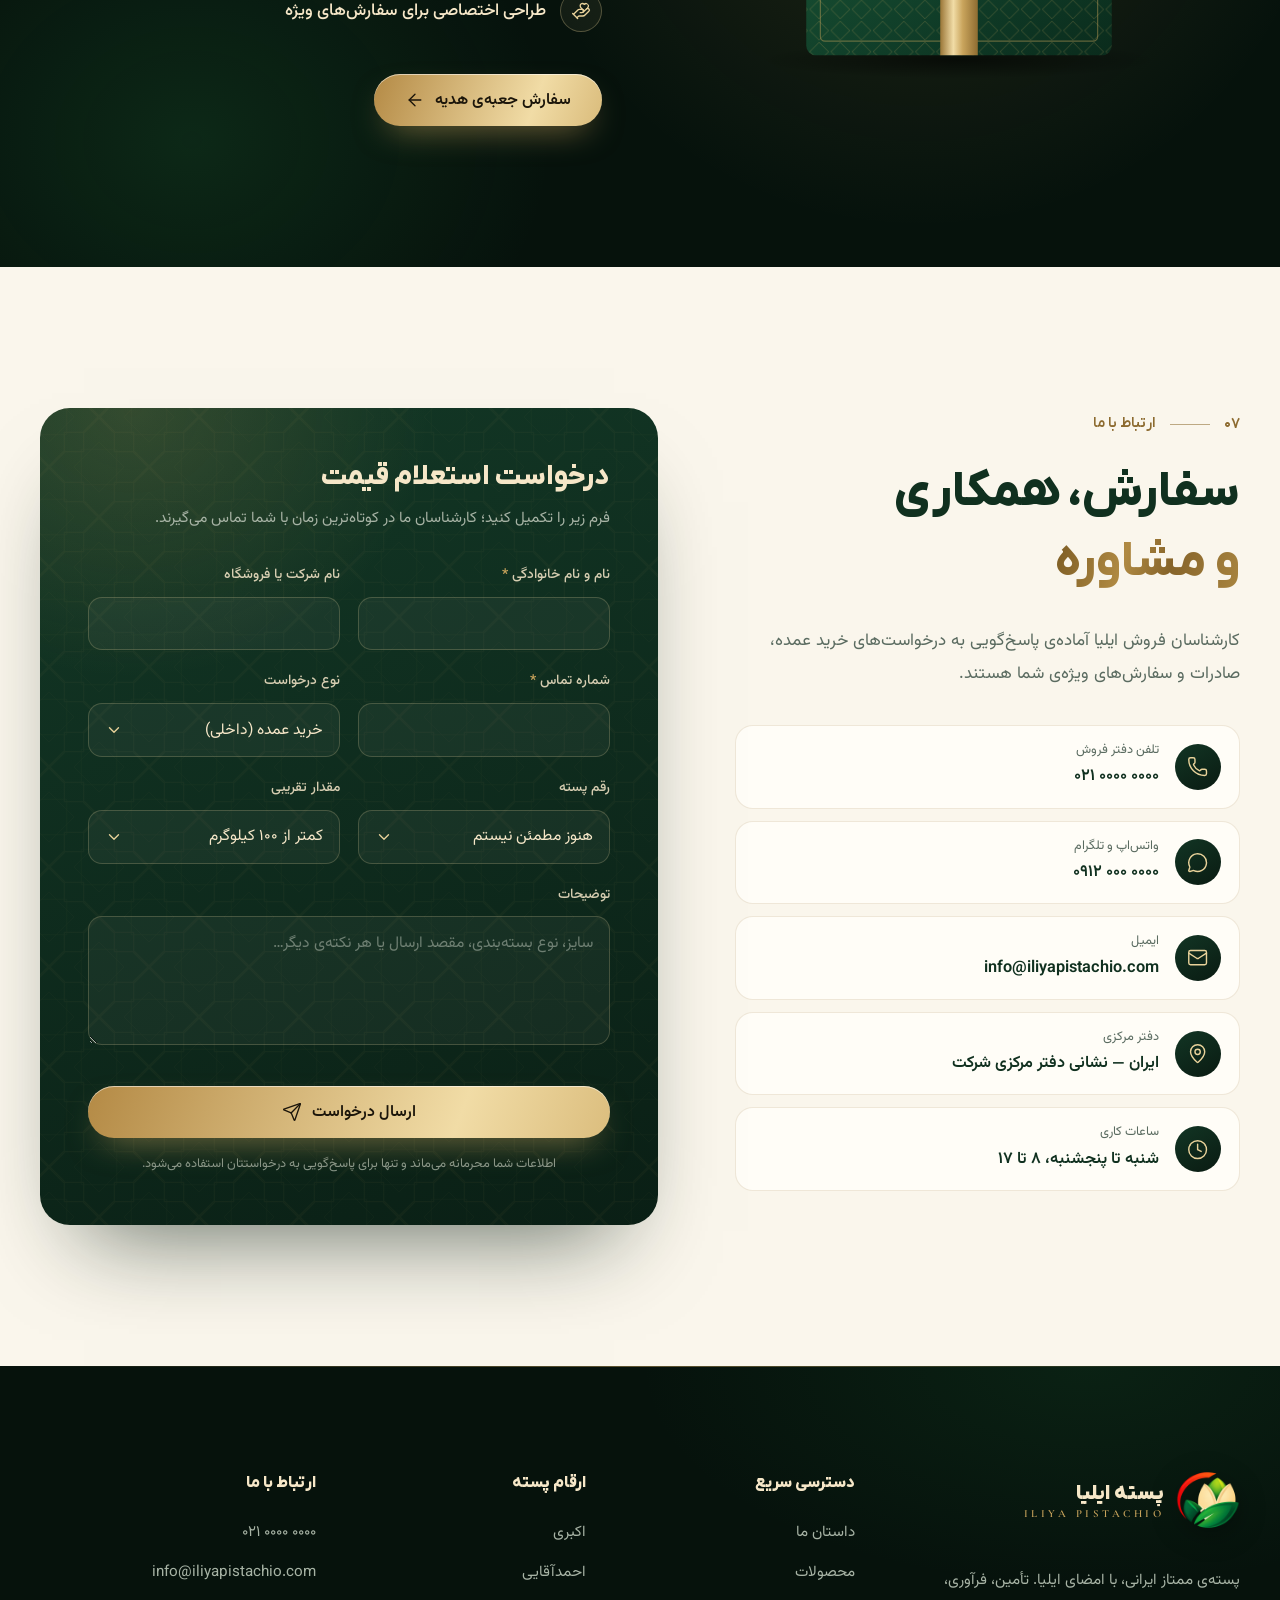
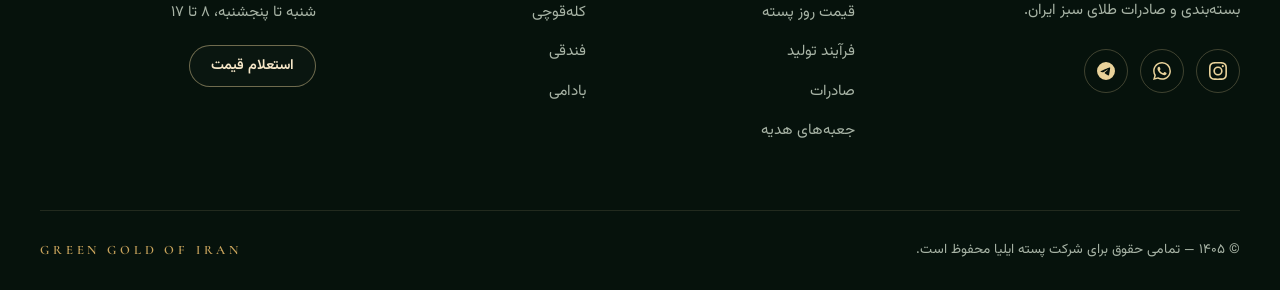
==== commit 9047c40e: "Put prices first on the price board and fix its chart, calculator and sheet Follows a UI/UX review o" ====
--- a/index.html
+++ b/index.html
@@ -22,10 +22,10 @@
   <link rel="apple-touch-icon" href="assets/img/apple-touch-icon.png">
   <link rel="preload" href="assets/fonts/vazirmatn-variable.woff2" as="font" type="font/woff2" crossorigin>
   <link rel="preload" href="assets/fonts/iranyekanx-variable-fanum.woff2" as="font" type="font/woff2" crossorigin>
-  <link rel="stylesheet" href="assets/css/style.css?v=e783ac07">
+  <link rel="stylesheet" href="assets/css/style.css?v=14580cfc">
   <script src="assets/js/prices-data.js?v=27fa54cf" defer></script>
-  <script src="assets/js/prices.js?v=a5551249" defer></script>
-  <script src="assets/js/main.js?v=0fcda54b" defer></script>
+  <script src="assets/js/prices.js?v=6ad2e6c9" defer></script>
+  <script src="assets/js/main.js?v=412d3279" defer></script>
 </head>
 <body>
   <!-- Icons: Lucide (ISC License, lucide.dev) & Simple Icons (CC0) -->
@@ -123,109 +123,105 @@
 
   <main id="main">
 
-    <!-- ============ First screen: the hero and the price ticker fill it together ============ -->
-    <div class="first-screen">
-
-      <!-- ============ Hero ============ -->
-      <section class="hero" id="home">
-        <div class="hero-bg" aria-hidden="true"></div>
-        <div class="container hero-grid">
-          <div class="hero-copy">
-            <a class="price-pill" href="prices.html">
-              <i class="live-dot" aria-hidden="true"></i>
-              <span>قیمت روز پسته</span>
-              <b data-price-pill-date>به‌روز شد</b>
+    <!-- ============ Hero ============ -->
+    <section class="hero" id="home">
+      <div class="hero-bg" aria-hidden="true"></div>
+      <div class="container hero-grid">
+        <div class="hero-copy">
+          <a class="price-pill" href="prices.html">
+            <i class="live-dot" aria-hidden="true"></i>
+            <span>قیمت روز پسته</span>
+            <b data-price-pill-date>به‌روز شد</b>
+            <svg class="icon" aria-hidden="true"><use href="#i-arrow-left"/></svg>
+          </a>
+          <p class="eyebrow"><span class="eyebrow-line"></span><span lang="en" dir="ltr">Premium Persian Pistachio</span></p>
+          <h1 class="hero-title">
+            <span class="line"><span>طلای سبز ایران</span></span>
+            <span class="line"><span class="gold-text">با امضای ایلیا</span></span>
+          </h1>
+          <p class="hero-lead">پسته‌ی ممتاز ایرانی؛ دست‌چین از باغ‌های برتر، فرآوری‌شده با دقتی وسواس‌گونه و بسته‌بندی‌شده برای سفره‌های ایرانی و بازارهای جهانی.</p>
+          <div class="hero-actions">
+            <a class="btn btn-gold" href="#products">
+              مشاهده‌ی محصولات
               <svg class="icon" aria-hidden="true"><use href="#i-arrow-left"/></svg>
             </a>
-            <p class="eyebrow"><span class="eyebrow-line"></span><span lang="en" dir="ltr">Premium Persian Pistachio</span></p>
-            <h1 class="hero-title">
-              <span class="line"><span>طلای سبز ایران</span></span>
-              <span class="line"><span class="gold-text">با امضای ایلیا</span></span>
-            </h1>
-            <p class="hero-lead">پسته‌ی ممتاز ایرانی؛ دست‌چین از باغ‌های برتر، فرآوری‌شده با دقتی وسواس‌گونه و بسته‌بندی‌شده برای سفره‌های ایرانی و بازارهای جهانی.</p>
-            <div class="hero-actions">
-              <a class="btn btn-gold" href="#products">
-                مشاهده‌ی محصولات
-                <svg class="icon" aria-hidden="true"><use href="#i-arrow-left"/></svg>
-              </a>
-              <a class="btn btn-ghost" href="#contact" data-request="export">سفارش عمده و صادراتی</a>
-            </div>
-            <ul class="hero-badges">
-              <li><svg class="icon" aria-hidden="true"><use href="#i-badge-check"/></svg>دست‌چین از باغ‌های برتر</li>
-              <li><svg class="icon" aria-hidden="true"><use href="#i-badge-check"/></svg>کنترل کیفیت آزمایشگاهی</li>
-              <li><svg class="icon" aria-hidden="true"><use href="#i-badge-check"/></svg>ارسال داخلی و صادراتی</li>
-            </ul>
+            <a class="btn btn-ghost" href="#contact" data-request="export">سفارش عمده و صادراتی</a>
           </div>
-
-          <div class="hero-visual" aria-hidden="true">
-            <div class="medallion">
-              <div class="medallion-glow"></div>
-              <svg class="medallion-ring" viewBox="0 0 500 500">
-                <defs>
-                  <path id="ring-arc-top" d="M46 250A204 204 0 0 1 454 250"/>
-                  <path id="ring-arc-bottom" d="M33 250A217 217 0 0 0 467 250"/>
-                  <linearGradient id="ring-comet-fade" gradientUnits="userSpaceOnUse" x1="414.61" y1="67.19" x2="496" y2="250"><stop offset="0" stop-color="#F6E3B0" stop-opacity="0"/><stop offset="1" stop-color="#FFF4D6"/></linearGradient>
-                  <filter id="ring-comet-glow" x="-200%" y="-200%" width="500%" height="500%"><feGaussianBlur stdDeviation="3"/></filter>
-                </defs>
-                <circle class="ring-line ring-draw" cx="250" cy="250" r="246" pathLength="1"/>
-                <circle class="ring-line ring-line--fine ring-draw" cx="250" cy="250" r="194" pathLength="1"/>
-                <g class="ring-comet">
-                  <path d="M414.61 67.19A246 246 0 0 1 496 250" fill="none" stroke="url(#ring-comet-fade)" stroke-width="2.2" stroke-linecap="round"/>
-                  <circle cx="496" cy="250" r="6" fill="#F6E3B0" opacity=".55" filter="url(#ring-comet-glow)"/>
-                  <circle cx="496" cy="250" r="2.4" fill="#FFF8E6"/>
-                </g>
-                <g class="ring-deco">
-                  <circle class="ring-line ring-line--dashed" cx="250" cy="250" r="186"/>
-                  <circle class="ring-bead" cx="436" cy="250" r="3"/>
-                  <circle class="ring-bead" cx="250" cy="436" r="3"/>
-                  <circle class="ring-bead" cx="64" cy="250" r="3"/>
-                  <circle class="ring-bead" cx="250" cy="64" r="3"/>
-                  <circle class="ring-bead ring-bead--sm" cx="381.52" cy="381.52" r="1.8"/>
-                  <circle class="ring-bead ring-bead--sm" cx="118.48" cy="381.52" r="1.8"/>
-                  <circle class="ring-bead ring-bead--sm" cx="118.48" cy="118.48" r="1.8"/>
-                  <circle class="ring-bead ring-bead--sm" cx="381.52" cy="118.48" r="1.8"/>
-                </g>
-                <g class="ring-words">
-                  <text class="ring-text"><textPath href="#ring-arc-top" startOffset="50%" text-anchor="middle">PREMIUM PERSIAN PISTACHIO</textPath></text>
-                  <text class="ring-text"><textPath href="#ring-arc-bottom" startOffset="50%" text-anchor="middle">FROM THE ORCHARDS OF IRAN</textPath></text>
-                  <g class="ring-stars"><path d="M40 243C41.12 248.88 41.12 248.88 47 250C41.12 251.12 41.12 251.12 40 257C38.88 251.12 38.88 251.12 33 250C38.88 248.88 38.88 248.88 40 243Z"/><path d="M460 243C461.12 248.88 461.12 248.88 467 250C461.12 251.12 461.12 251.12 460 257C458.88 251.12 458.88 251.12 453 250C458.88 248.88 458.88 248.88 460 243Z"/></g>
-                </g>
-                <g class="ring-spark" style="--k:0"><path d="M461.19 77C462.47 83.72 462.47 83.72 469.19 85C462.47 86.28 462.47 86.28 461.19 93C459.91 86.28 459.91 86.28 453.19 85C459.91 83.72 459.91 83.72 461.19 77Z"/></g>
-                <g class="ring-spark" style="--k:1"><path d="M417.46 458.34C418.42 463.38 418.42 463.38 423.46 464.34C418.42 465.3 418.42 465.3 417.46 470.34C416.5 465.3 416.5 465.3 411.46 464.34C416.5 463.38 416.5 463.38 417.46 458.34Z"/></g>
-                <g class="ring-spark" style="--k:2"><path d="M83.77 455.76C84.89 461.64 84.89 461.64 90.77 462.76C84.89 463.88 84.89 463.88 83.77 469.76C82.65 463.88 82.65 463.88 76.77 462.76C82.65 461.64 82.65 461.64 83.77 455.76Z"/></g>
-                <g class="ring-spark" style="--k:3"><path d="M29.48 95.75C30.36 100.37 30.36 100.37 34.98 101.25C30.36 102.13 30.36 102.13 29.48 106.75C28.6 102.13 28.6 102.13 23.98 101.25C28.6 100.37 28.6 100.37 29.48 95.75Z"/></g>
-              </svg>
-              <div class="medallion-core">
-                <img class="medallion-logo" src="assets/img/logo.webp" alt="" width="600" height="600">
-                <i class="core-shine"></i>
-              </div>
+          <ul class="hero-badges">
+            <li><svg class="icon" aria-hidden="true"><use href="#i-badge-check"/></svg>دست‌چین از باغ‌های برتر</li>
+            <li><svg class="icon" aria-hidden="true"><use href="#i-badge-check"/></svg>کنترل کیفیت آزمایشگاهی</li>
+            <li><svg class="icon" aria-hidden="true"><use href="#i-badge-check"/></svg>ارسال داخلی و صادراتی</li>
+          </ul>
+        </div>
+
+        <div class="hero-visual" aria-hidden="true">
+          <div class="medallion">
+            <div class="medallion-glow"></div>
+            <svg class="medallion-ring" viewBox="0 0 500 500">
+              <defs>
+                <path id="ring-arc-top" d="M46 250A204 204 0 0 1 454 250"/>
+                <path id="ring-arc-bottom" d="M33 250A217 217 0 0 0 467 250"/>
+                <linearGradient id="ring-comet-fade" gradientUnits="userSpaceOnUse" x1="414.61" y1="67.19" x2="496" y2="250"><stop offset="0" stop-color="#F6E3B0" stop-opacity="0"/><stop offset="1" stop-color="#FFF4D6"/></linearGradient>
+                <filter id="ring-comet-glow" x="-200%" y="-200%" width="500%" height="500%"><feGaussianBlur stdDeviation="3"/></filter>
+              </defs>
+              <circle class="ring-line ring-draw" cx="250" cy="250" r="246" pathLength="1"/>
+              <circle class="ring-line ring-line--fine ring-draw" cx="250" cy="250" r="194" pathLength="1"/>
+              <g class="ring-comet">
+                <path d="M414.61 67.19A246 246 0 0 1 496 250" fill="none" stroke="url(#ring-comet-fade)" stroke-width="2.2" stroke-linecap="round"/>
+                <circle cx="496" cy="250" r="6" fill="#F6E3B0" opacity=".55" filter="url(#ring-comet-glow)"/>
+                <circle cx="496" cy="250" r="2.4" fill="#FFF8E6"/>
+              </g>
+              <g class="ring-deco">
+                <circle class="ring-line ring-line--dashed" cx="250" cy="250" r="186"/>
+                <circle class="ring-bead" cx="436" cy="250" r="3"/>
+                <circle class="ring-bead" cx="250" cy="436" r="3"/>
+                <circle class="ring-bead" cx="64" cy="250" r="3"/>
+                <circle class="ring-bead" cx="250" cy="64" r="3"/>
+                <circle class="ring-bead ring-bead--sm" cx="381.52" cy="381.52" r="1.8"/>
+                <circle class="ring-bead ring-bead--sm" cx="118.48" cy="381.52" r="1.8"/>
+                <circle class="ring-bead ring-bead--sm" cx="118.48" cy="118.48" r="1.8"/>
+                <circle class="ring-bead ring-bead--sm" cx="381.52" cy="118.48" r="1.8"/>
+              </g>
+              <g class="ring-words">
+                <text class="ring-text"><textPath href="#ring-arc-top" startOffset="50%" text-anchor="middle">PREMIUM PERSIAN PISTACHIO</textPath></text>
+                <text class="ring-text"><textPath href="#ring-arc-bottom" startOffset="50%" text-anchor="middle">FROM THE ORCHARDS OF IRAN</textPath></text>
+                <g class="ring-stars"><path d="M40 243C41.12 248.88 41.12 248.88 47 250C41.12 251.12 41.12 251.12 40 257C38.88 251.12 38.88 251.12 33 250C38.88 248.88 38.88 248.88 40 243Z"/><path d="M460 243C461.12 248.88 461.12 248.88 467 250C461.12 251.12 461.12 251.12 460 257C458.88 251.12 458.88 251.12 453 250C458.88 248.88 458.88 248.88 460 243Z"/></g>
+              </g>
+              <g class="ring-spark" style="--k:0"><path d="M461.19 77C462.47 83.72 462.47 83.72 469.19 85C462.47 86.28 462.47 86.28 461.19 93C459.91 86.28 459.91 86.28 453.19 85C459.91 83.72 459.91 83.72 461.19 77Z"/></g>
+              <g class="ring-spark" style="--k:1"><path d="M417.46 458.34C418.42 463.38 418.42 463.38 423.46 464.34C418.42 465.3 418.42 465.3 417.46 470.34C416.5 465.3 416.5 465.3 411.46 464.34C416.5 463.38 416.5 463.38 417.46 458.34Z"/></g>
+              <g class="ring-spark" style="--k:2"><path d="M83.77 455.76C84.89 461.64 84.89 461.64 90.77 462.76C84.89 463.88 84.89 463.88 83.77 469.76C82.65 463.88 82.65 463.88 76.77 462.76C82.65 461.64 82.65 461.64 83.77 455.76Z"/></g>
+              <g class="ring-spark" style="--k:3"><path d="M29.48 95.75C30.36 100.37 30.36 100.37 34.98 101.25C30.36 102.13 30.36 102.13 29.48 106.75C28.6 102.13 28.6 102.13 23.98 101.25C28.6 100.37 28.6 100.37 29.48 95.75Z"/></g>
+            </svg>
+            <div class="medallion-core">
+              <img class="medallion-logo" src="assets/img/logo.webp" alt="" width="600" height="600">
+              <i class="core-shine"></i>
             </div>
           </div>
         </div>
-        <a class="scroll-cue" href="#about"><span>کشف کنید</span><i aria-hidden="true"></i></a>
-      </section>
-
-      <!-- ============ Price ticker (filled from the daily price data; variety names are the fallback) ============ -->
-      <div class="marquee marquee--ticker" data-price-ticker>
-        <a class="ticker-label" href="prices.html"><i class="live-dot" aria-hidden="true"></i>قیمت روز</a>
-        <div class="marquee-track" aria-hidden="true">
-          <div class="marquee-group">
-            <span class="mq-fa">اکبری</span><span class="mq-en">Akbari</span><i>✦</i>
-            <span class="mq-fa">احمدآقایی</span><span class="mq-en">Ahmad Aghaei</span><i>✦</i>
-            <span class="mq-fa">کله‌قوچی</span><span class="mq-en">Kalleh Ghouchi</span><i>✦</i>
-            <span class="mq-fa">فندقی</span><span class="mq-en">Fandoghi</span><i>✦</i>
-            <span class="mq-fa">بادامی</span><span class="mq-en">Badami</span><i>✦</i>
-          </div>
-          <div class="marquee-group">
-            <span class="mq-fa">اکبری</span><span class="mq-en">Akbari</span><i>✦</i>
-            <span class="mq-fa">احمدآقایی</span><span class="mq-en">Ahmad Aghaei</span><i>✦</i>
-            <span class="mq-fa">کله‌قوچی</span><span class="mq-en">Kalleh Ghouchi</span><i>✦</i>
-            <span class="mq-fa">فندقی</span><span class="mq-en">Fandoghi</span><i>✦</i>
-            <span class="mq-fa">بادامی</span><span class="mq-en">Badami</span><i>✦</i>
-          </div>
-        </div>
-      </div>
-    </div>
+      </div>
+      <a class="scroll-cue" href="#about"><span>کشف کنید</span><i aria-hidden="true"></i></a>
+    </section>
+
+    <!-- ============ Price ticker (filled from the daily price data; variety names are the fallback). The whole strip links to the price board. ============ -->
+    <a class="marquee marquee--ticker" href="prices.html" data-price-ticker>
+      <span class="ticker-label"><i class="live-dot" aria-hidden="true"></i>قیمت روز</span>
+      <div class="marquee-track" aria-hidden="true">
+        <div class="marquee-group">
+          <span class="mq-fa">اکبری</span><span class="mq-en">Akbari</span><i>✦</i>
+          <span class="mq-fa">احمدآقایی</span><span class="mq-en">Ahmad Aghaei</span><i>✦</i>
+          <span class="mq-fa">کله‌قوچی</span><span class="mq-en">Kalleh Ghouchi</span><i>✦</i>
+          <span class="mq-fa">فندقی</span><span class="mq-en">Fandoghi</span><i>✦</i>
+          <span class="mq-fa">بادامی</span><span class="mq-en">Badami</span><i>✦</i>
+        </div>
+        <div class="marquee-group">
+          <span class="mq-fa">اکبری</span><span class="mq-en">Akbari</span><i>✦</i>
+          <span class="mq-fa">احمدآقایی</span><span class="mq-en">Ahmad Aghaei</span><i>✦</i>
+          <span class="mq-fa">کله‌قوچی</span><span class="mq-en">Kalleh Ghouchi</span><i>✦</i>
+          <span class="mq-fa">فندقی</span><span class="mq-en">Fandoghi</span><i>✦</i>
+          <span class="mq-fa">بادامی</span><span class="mq-en">Badami</span><i>✦</i>
+        </div>
+      </div>
+    </a>
 
     <!-- ============ About ============ -->
     <section class="section section--light about" id="about">
@@ -710,16 +706,16 @@
               </div>
               <div class="field">
                 <label for="f-amount">مقدار تقریبی</label>
-                <select id="f-amount" name="amount">
-                  <option>کمتر از ۱۰۰ کیلوگرم</option>
-                  <option>۱۰۰ تا ۵۰۰ کیلوگرم</option>
-                  <option>۵۰۰ کیلوگرم تا ۵ تن</option>
-                  <option>بیش از ۵ تن</option>
+                <select id="f-amount" name="amount" data-amount-select>
+                  <option value="lt100">کمتر از ۱۰۰ کیلوگرم</option>
+                  <option value="100-500">۱۰۰ تا ۵۰۰ کیلوگرم</option>
+                  <option value="500-5000">۵۰۰ کیلوگرم تا ۵ تن</option>
+                  <option value="gt5000">بیش از ۵ تن</option>
                 </select>
               </div>
               <div class="field field--full">
                 <label for="f-message">توضیحات</label>
-                <textarea id="f-message" name="message" rows="4" placeholder="سایز، نوع بسته‌بندی، مقصد ارسال یا هر نکته‌ی دیگر…"></textarea>
+                <textarea id="f-message" name="message" rows="4" placeholder="سایز، نوع بسته‌بندی، مقصد ارسال یا هر نکته‌ی دیگر…" data-message></textarea>
               </div>
             </div>
             <button class="btn btn-gold btn-block" type="submit">
--- a/assets/css/style.css
+++ b/assets/css/style.css
@@ -400,7 +400,8 @@
   transform: none;
   transition-delay: calc(var(--i) * 60ms + 120ms);
 }
-.mobile-nav a:hover { color: var(--c-gold-light); }
+.mobile-nav a:hover,
+.mobile-nav a[aria-current="page"] { color: var(--c-gold-light); }
 .mobile-menu-note {
   margin: 0;
   font-family: var(--font-latin);
@@ -410,18 +411,12 @@
 }
 
 /* ---------- Hero ---------- */
-/* the hero and the price ticker under it fill the first screen together */
-.first-screen {
-  display: flex;
-  flex-direction: column;
-  min-height: 100vh;
-  min-height: 100svh;
-}
 .hero {
   position: relative;
   isolation: isolate;
   overflow: hidden;
-  flex: 1 0 auto;
+  min-height: 100vh;
+  min-height: 100svh;
   display: grid;
   align-items: center;
   padding-block: 140px 120px;
@@ -658,33 +653,6 @@
   animation: drip 2.4s var(--ease) infinite;
 }
 
-/* two columns: spacing, title and medallion follow the screen height, so the hero and the
-   ticker fit the first screen on laptops too (93px is the fixed header) */
-@media (min-width: 1025px) {
-  .hero { padding-block: calc(93px + clamp(8px, 3vh, 48px)) clamp(28px, 7vh, 100px); }
-  .hero .price-pill { margin-bottom: clamp(12px, 2.4vh, 24px); }
-  .hero .eyebrow { margin-bottom: clamp(12px, 2.6vh, 26px); }
-  .hero-title { font-size: clamp(2.7rem, min(5.6vw, 9vh), 5.4rem); }
-  .hero-lead { margin-top: clamp(14px, 2.8vh, 28px); }
-  .hero-actions { margin-top: clamp(20px, 4.2vh, 42px); }
-  .hero-badges { margin-top: clamp(20px, 5.4vh, 54px); }
-  .medallion { width: min(100%, 540px, 62vh); }
-}
-/* the scroll cue only where it has room between the content and the ticker; on shorter
-   screens drop the eyebrow (the medallion's ring carries the same words), and on the
-   shortest ones the badges too, so the ticker still shows */
-@media (min-width: 1025px) and (max-height: 1000px) {
-  .scroll-cue { display: none; }
-}
-@media (min-width: 1025px) and (max-height: 860px) {
-  .hero .eyebrow { display: none; }
-  .hero-lead { line-height: 1.85; }
-}
-@media (min-width: 1025px) and (max-height: 680px),
-       (min-width: 1025px) and (max-width: 1180px) and (max-height: 760px) {
-  .hero-badges { display: none; }
-}
-
 /* ---------- Marquee ---------- */
 .marquee {
   position: relative;
@@ -747,6 +715,8 @@
   background: var(--c-pistachio);
   animation: live 2s ease-out infinite;
 }
+/* today's prices are not out yet: a still, grey dot instead of the live green one */
+.live-dot.is-stale { background: var(--c-muted-light); animation: none; }
 .nav-live { display: inline-flex; align-items: center; gap: 7px; }
 
 .price-pill {
@@ -773,7 +743,11 @@
 .price-pill:hover { border-color: var(--c-gold-light); background: rgba(233, 210, 154, .08); }
 .price-pill:hover .icon { transform: translateX(-3px); }
 
-.marquee--ticker { padding-block: 16px; }
+/* the whole ticker links to the price board, and stands still under the pointer so a price can be read */
+.marquee--ticker { display: block; padding-block: 16px; }
+.marquee--ticker:hover .marquee-track,
+.marquee--ticker:focus-visible .marquee-track { animation-play-state: paused; }
+.marquee--ticker:focus-visible { outline-offset: -3px; border-radius: 0; }
 .ticker-label {
   position: absolute;
   top: 0;
@@ -799,7 +773,7 @@
   pointer-events: none;
   background: linear-gradient(to left, var(--c-ink), transparent);
 }
-a.ticker-label:hover { color: var(--c-cream); }
+.marquee--ticker:hover .ticker-label { color: var(--c-cream); }
 .tk { display: inline-flex; align-items: center; gap: 12px; white-space: nowrap; }
 .tk-name { font-family: var(--font-display); font-size: 1rem; font-weight: 700; color: var(--c-cream); }
 .tk-name small { font-size: .8rem; font-weight: 400; color: var(--c-muted-light); }
@@ -2115,7 +2089,7 @@
   .site-header { padding-block: 12px; }
   .brand-logo { width: 44px; height: 44px; }
   .brand-text strong { font-size: 1.15rem; }
-  .hero { padding-block: 112px 96px; }
+  .hero { min-height: auto; padding-block: 112px 96px; }
   .eyebrow { font-size: .78rem; letter-spacing: .26em; gap: 12px; }
   .eyebrow-line { width: 36px; }
   .hero-actions .btn { flex: 1 1 100%; }
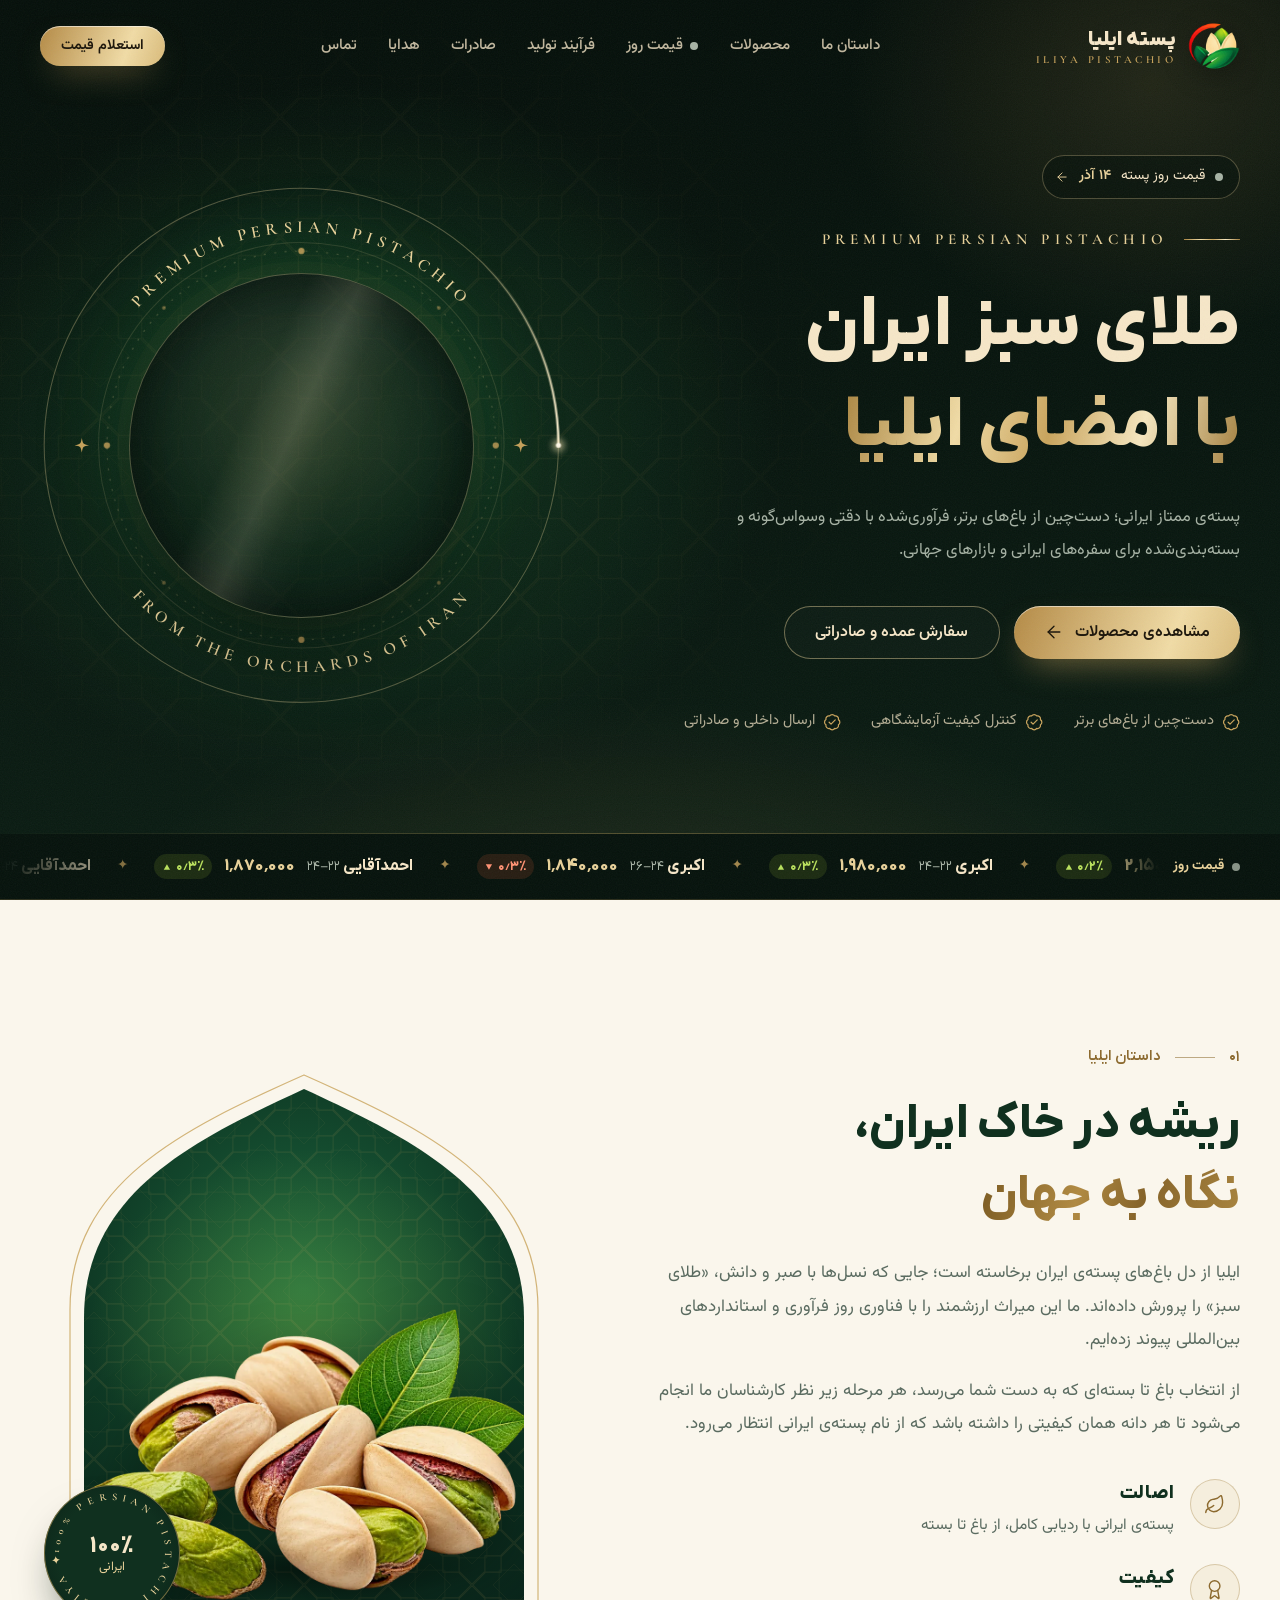
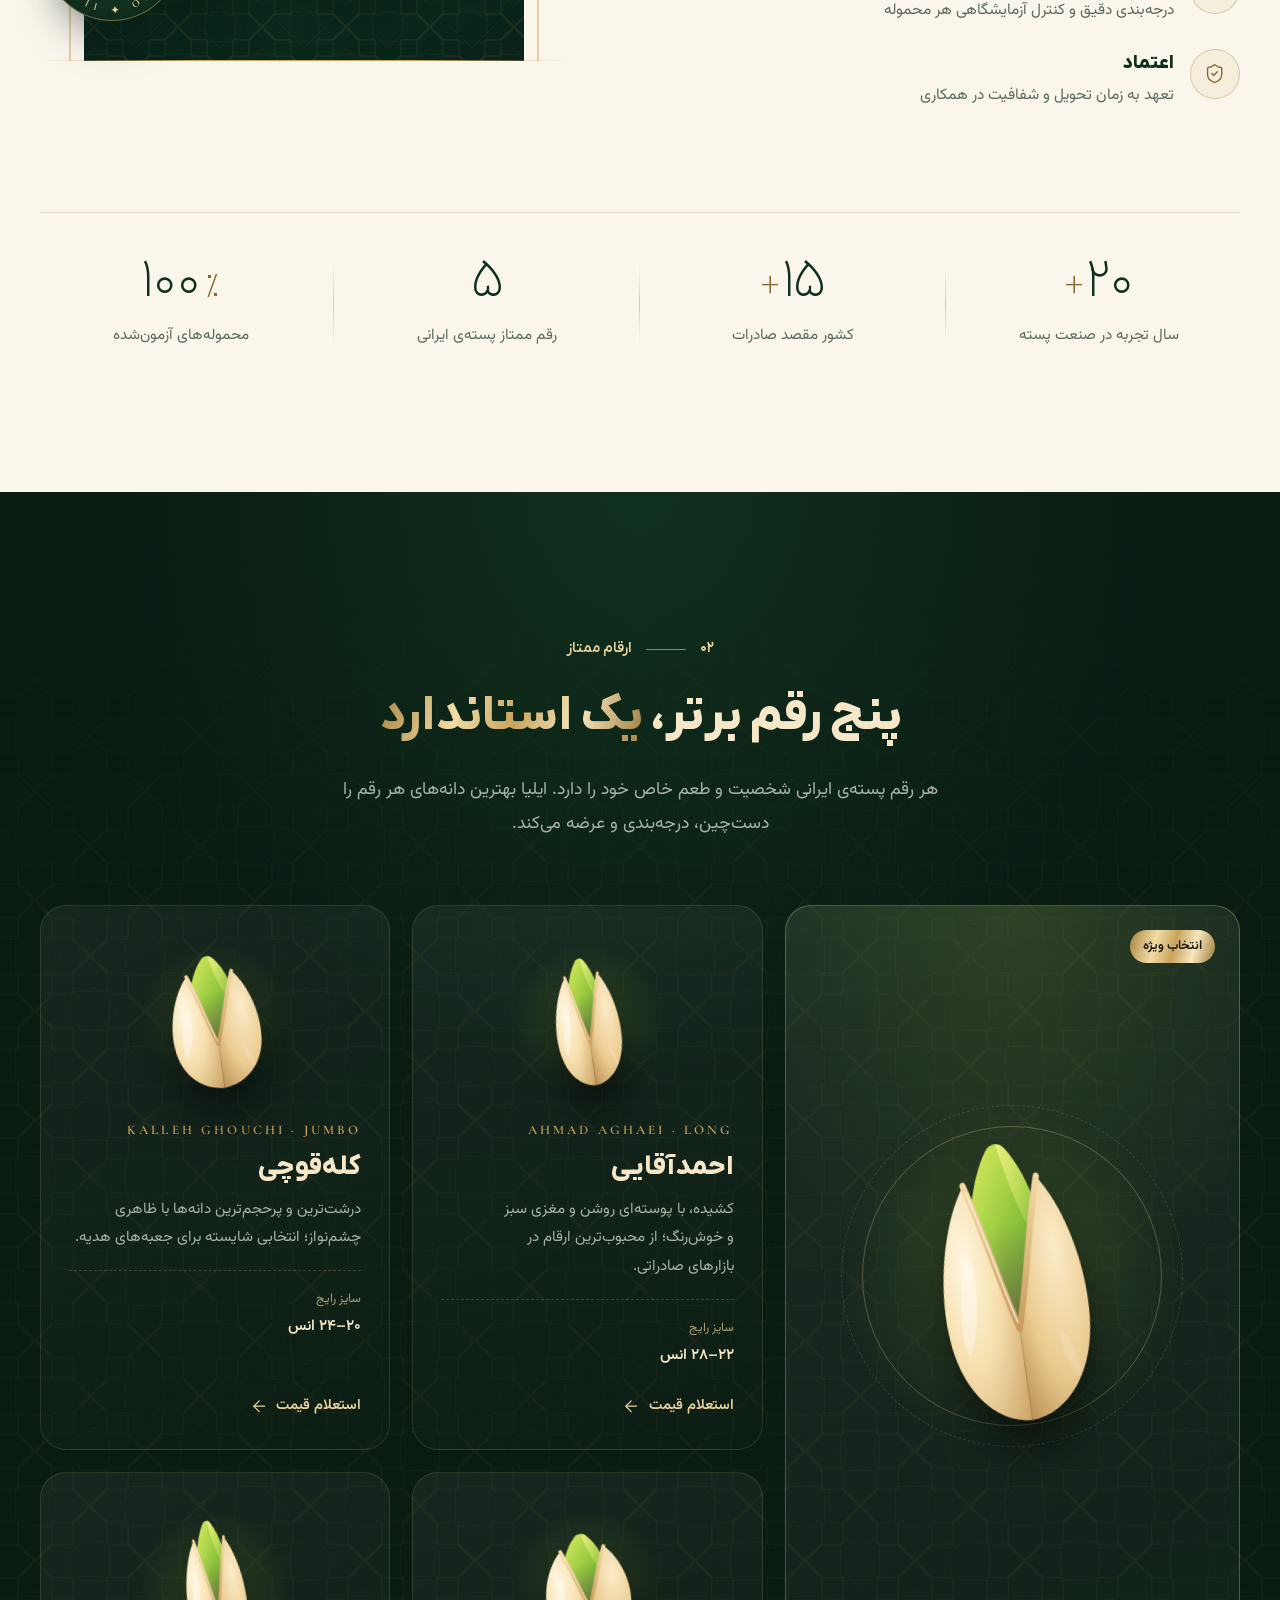
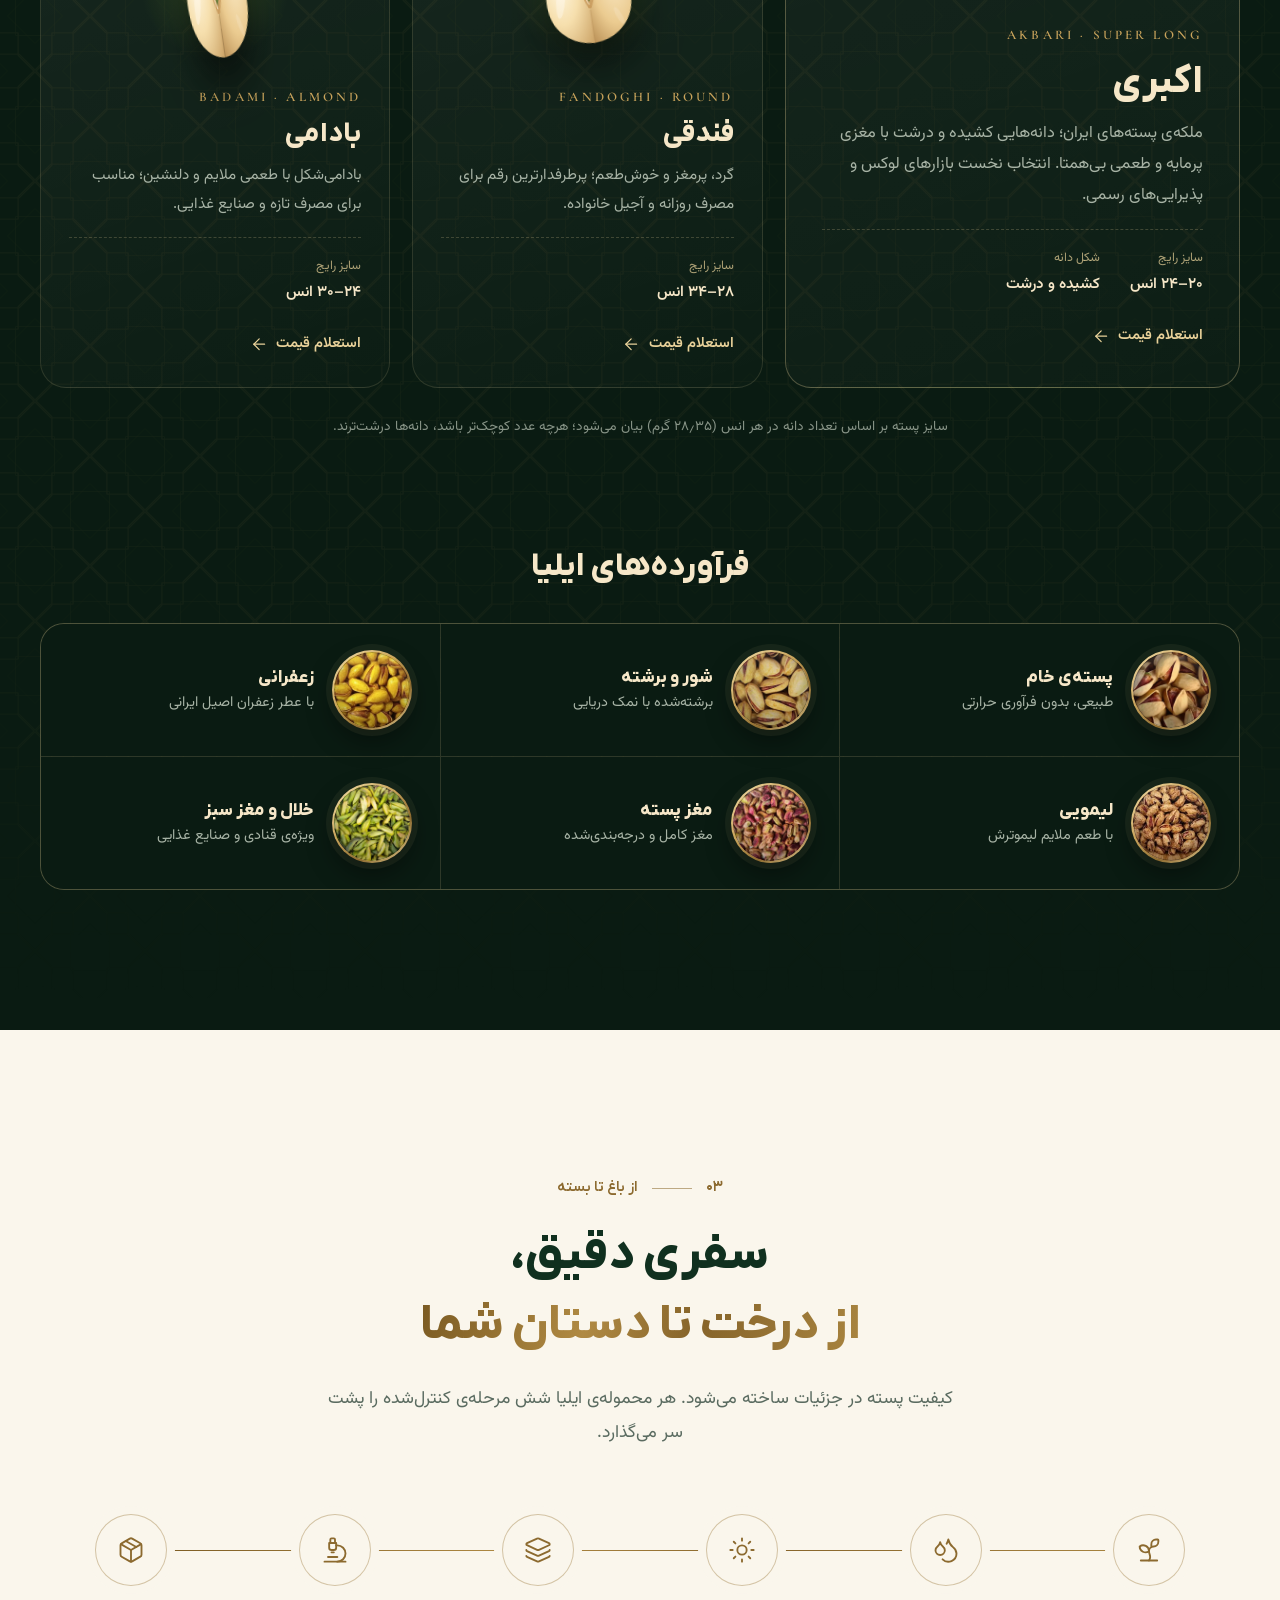
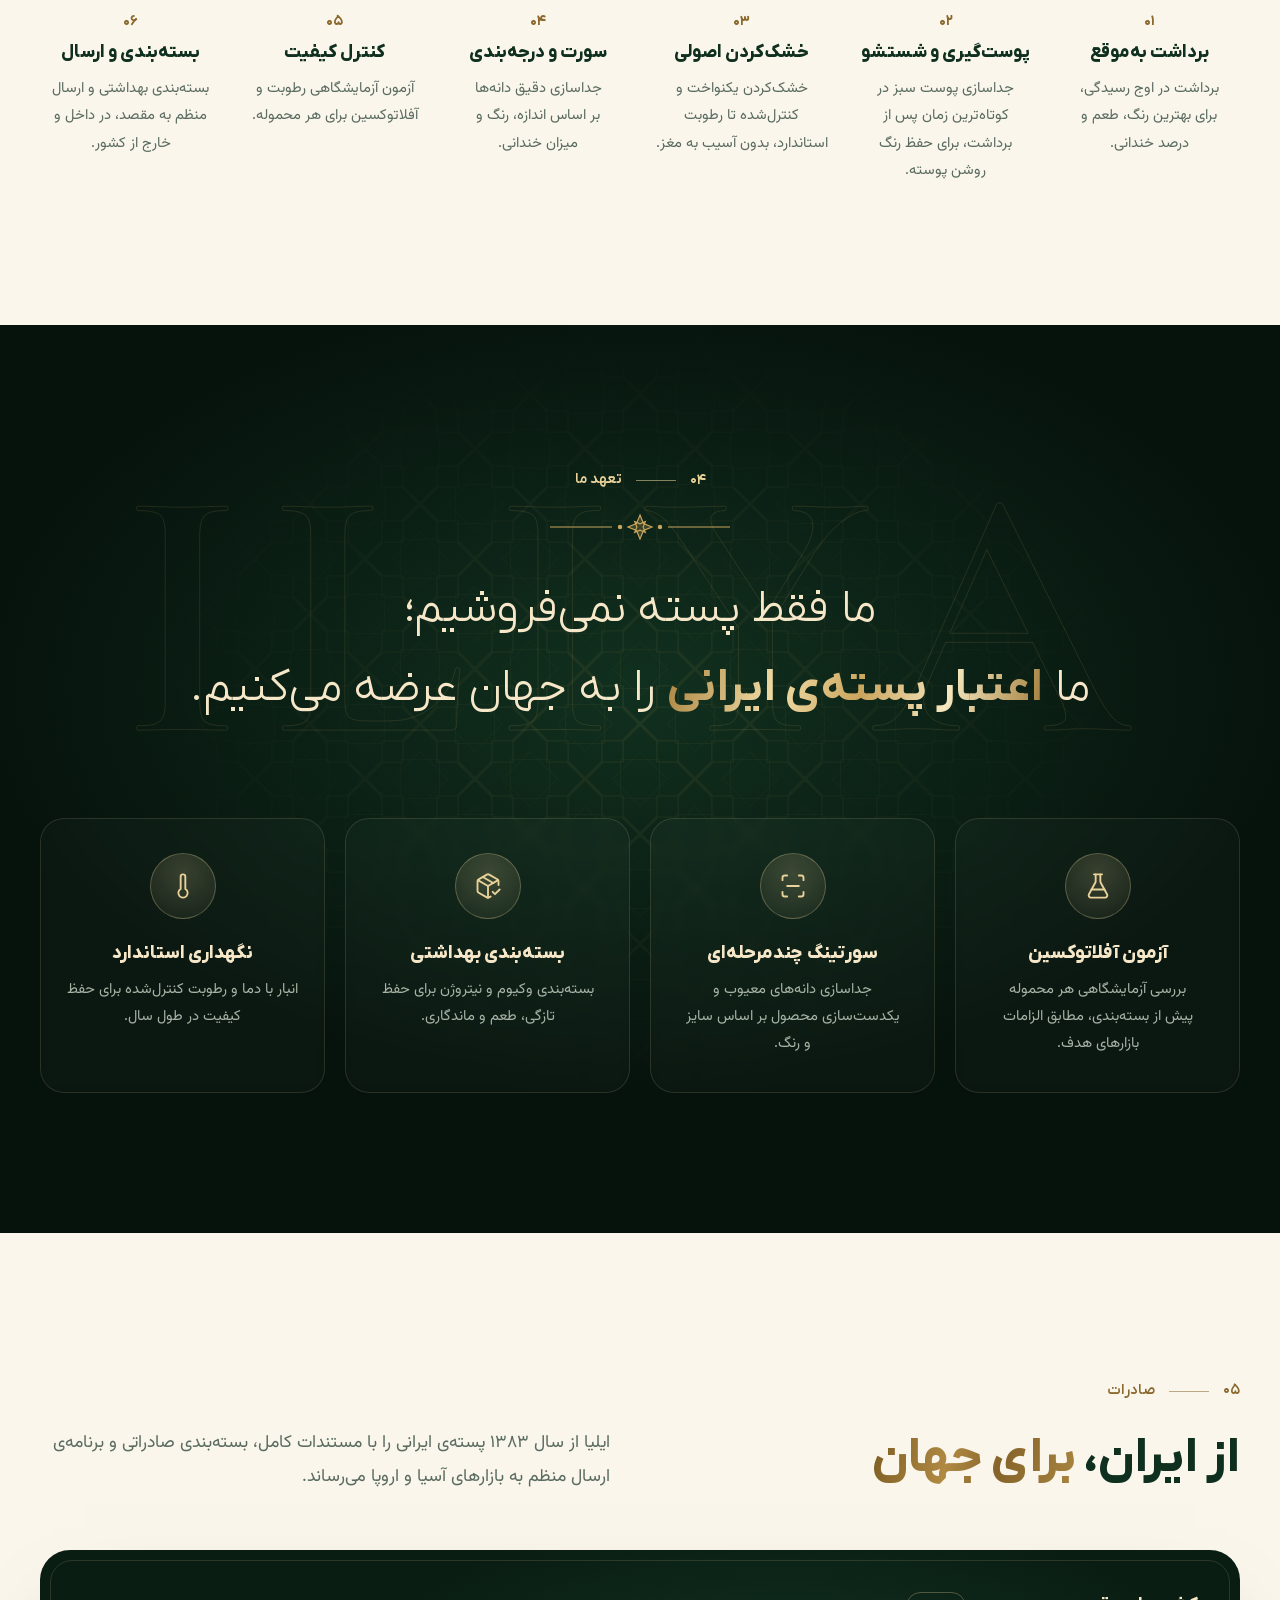
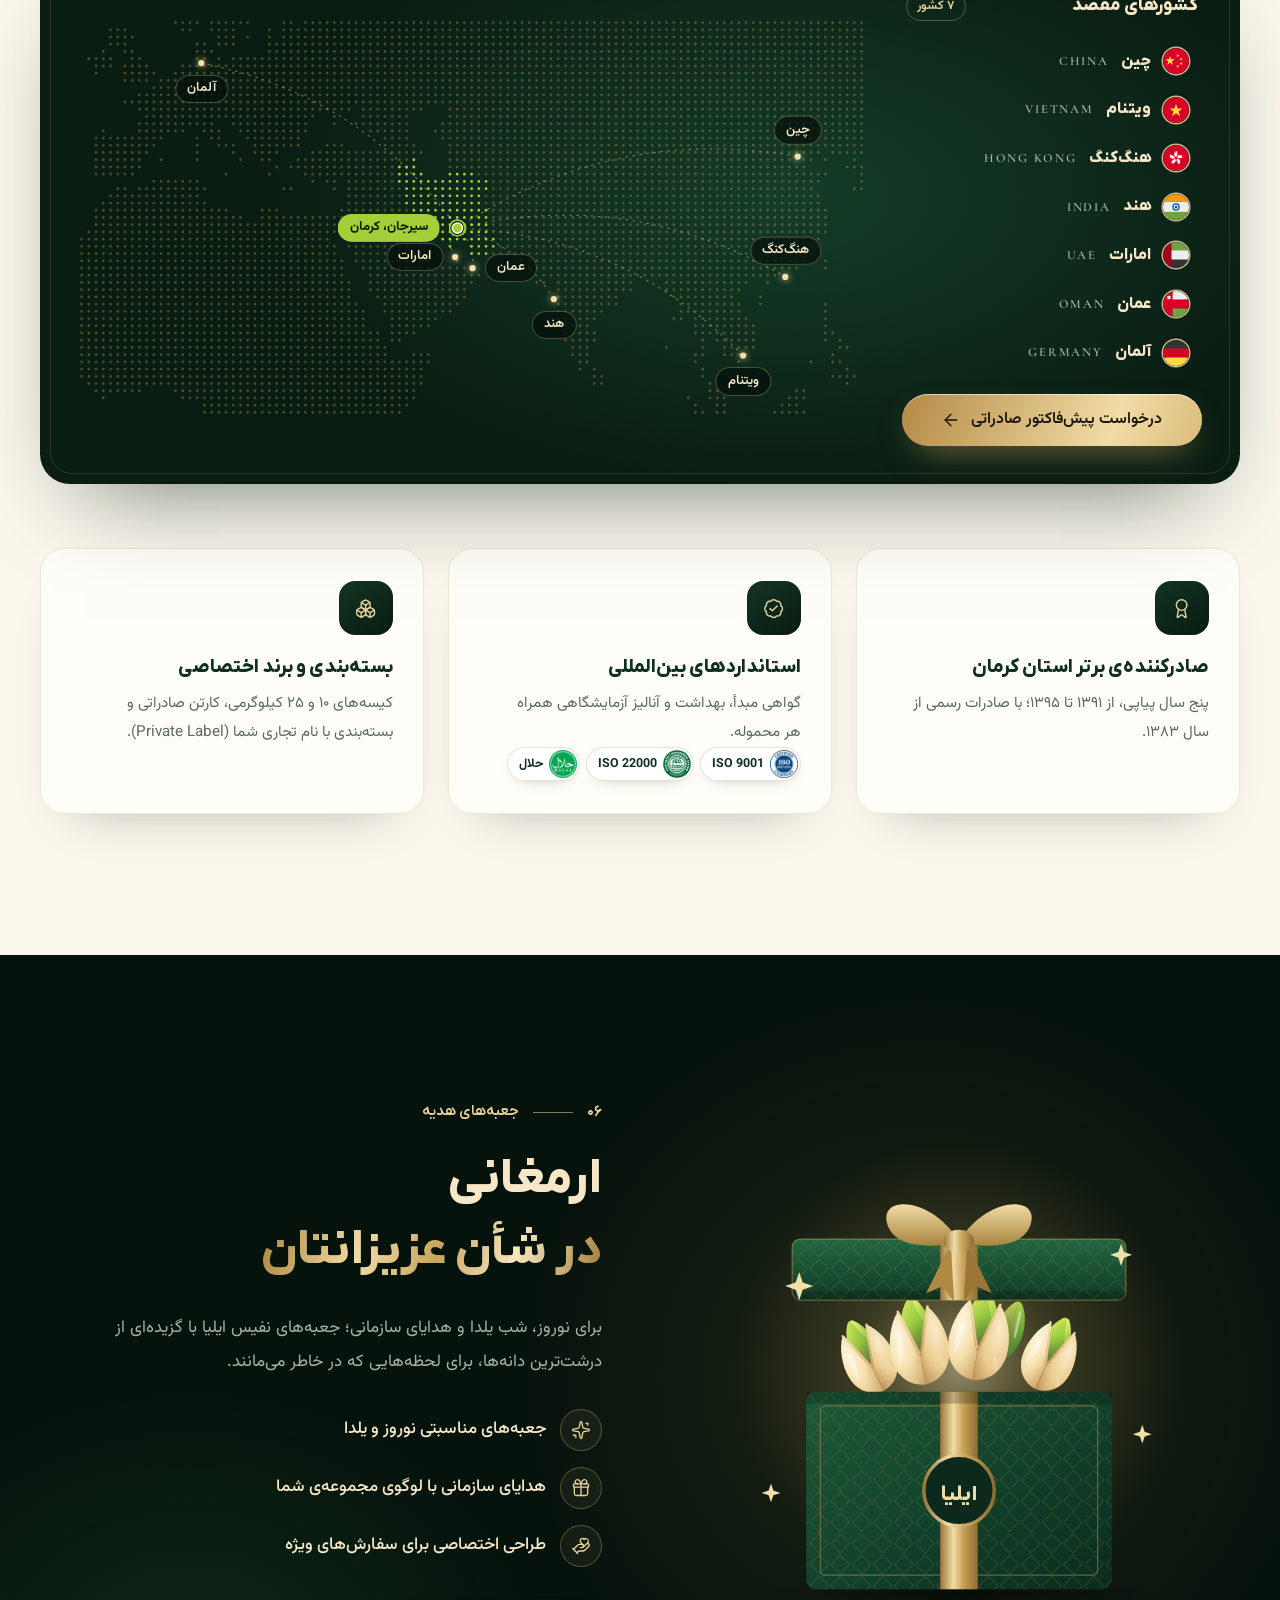
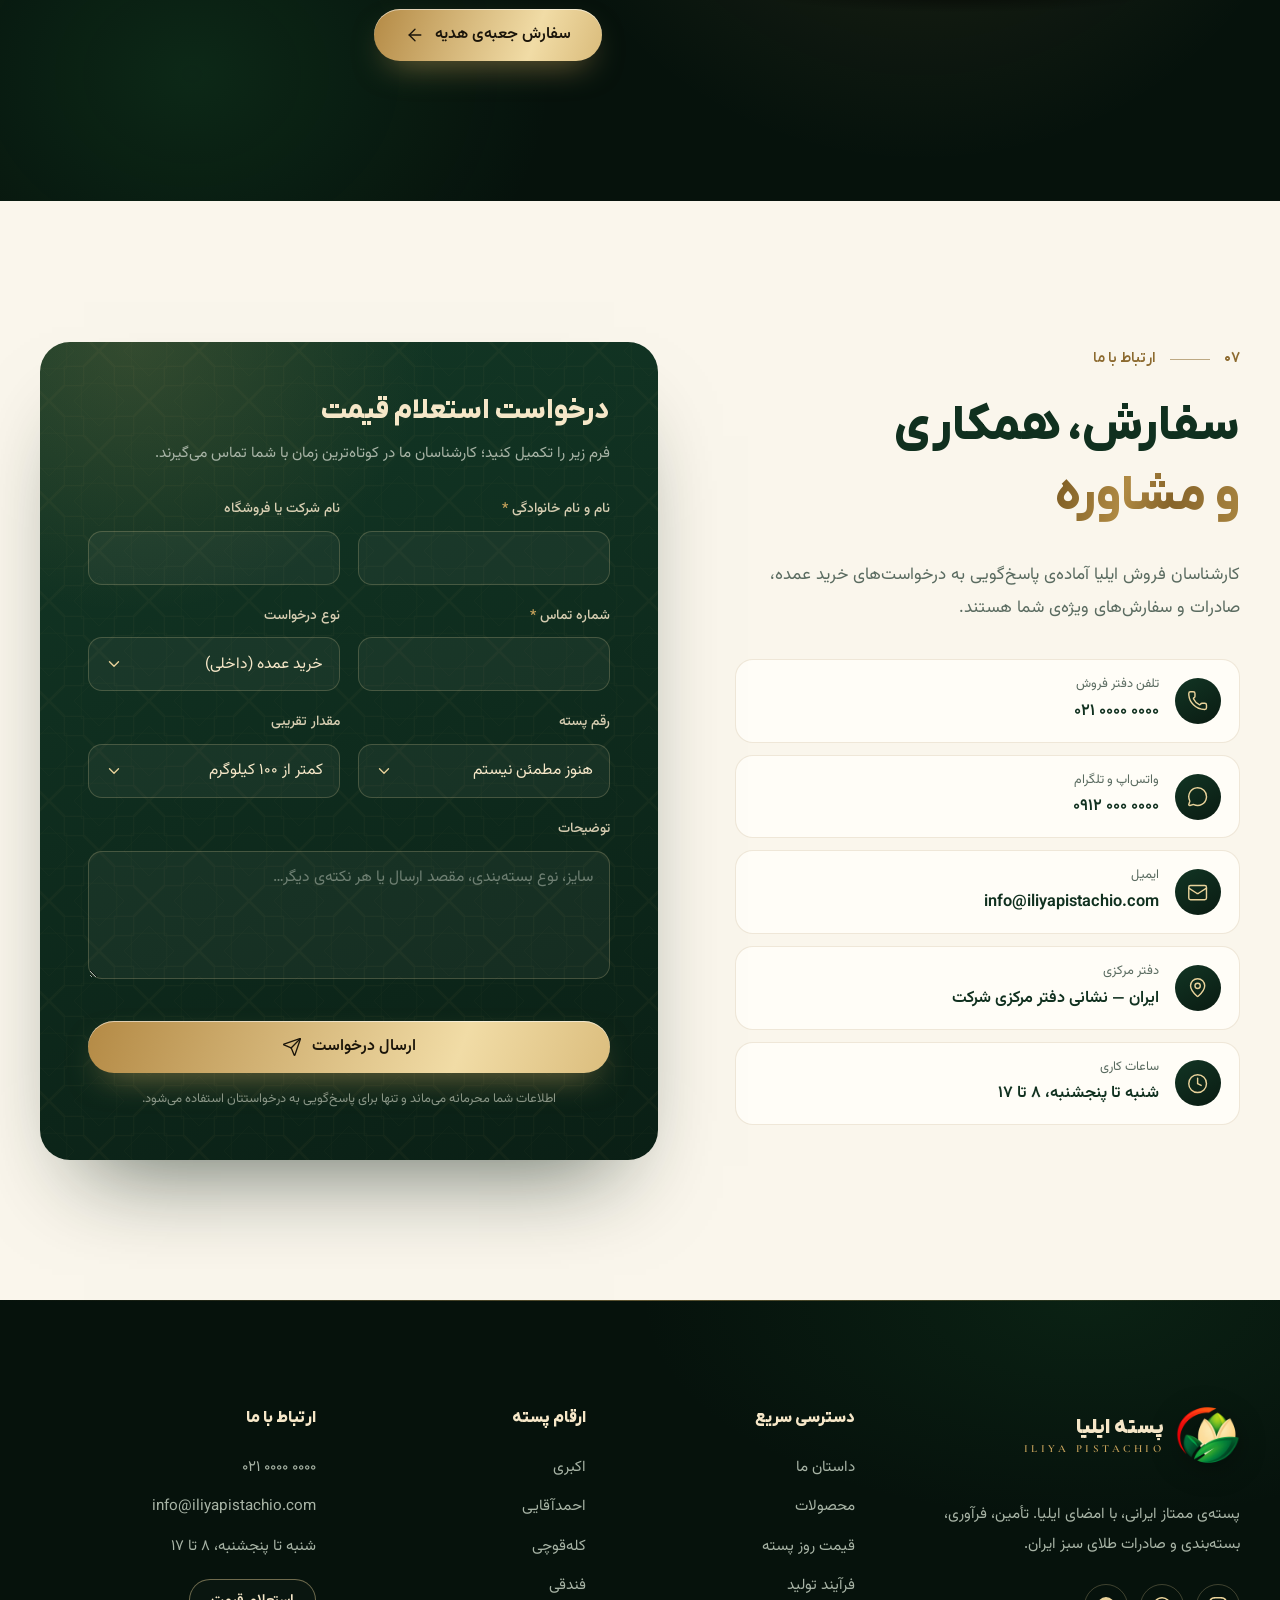
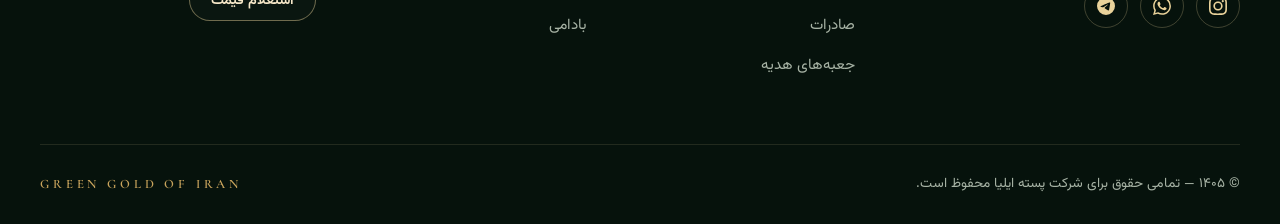
==== commit 5117eac5: "Merge the first-screen hero into the price board work The ticker keeps its place at the foot of the " ====
--- a/index.html
+++ b/index.html
@@ -22,7 +22,7 @@
   <link rel="apple-touch-icon" href="assets/img/apple-touch-icon.png">
   <link rel="preload" href="assets/fonts/vazirmatn-variable.woff2" as="font" type="font/woff2" crossorigin>
   <link rel="preload" href="assets/fonts/iranyekanx-variable-fanum.woff2" as="font" type="font/woff2" crossorigin>
-  <link rel="stylesheet" href="assets/css/style.css?v=14580cfc">
+  <link rel="stylesheet" href="assets/css/style.css?v=5af3b0c9">
   <script src="assets/js/prices-data.js?v=27fa54cf" defer></script>
   <script src="assets/js/prices.js?v=6ad2e6c9" defer></script>
   <script src="assets/js/main.js?v=412d3279" defer></script>
@@ -123,105 +123,109 @@
 
   <main id="main">
 
-    <!-- ============ Hero ============ -->
-    <section class="hero" id="home">
-      <div class="hero-bg" aria-hidden="true"></div>
-      <div class="container hero-grid">
-        <div class="hero-copy">
-          <a class="price-pill" href="prices.html">
-            <i class="live-dot" aria-hidden="true"></i>
-            <span>قیمت روز پسته</span>
-            <b data-price-pill-date>به‌روز شد</b>
-            <svg class="icon" aria-hidden="true"><use href="#i-arrow-left"/></svg>
-          </a>
-          <p class="eyebrow"><span class="eyebrow-line"></span><span lang="en" dir="ltr">Premium Persian Pistachio</span></p>
-          <h1 class="hero-title">
-            <span class="line"><span>طلای سبز ایران</span></span>
-            <span class="line"><span class="gold-text">با امضای ایلیا</span></span>
-          </h1>
-          <p class="hero-lead">پسته‌ی ممتاز ایرانی؛ دست‌چین از باغ‌های برتر، فرآوری‌شده با دقتی وسواس‌گونه و بسته‌بندی‌شده برای سفره‌های ایرانی و بازارهای جهانی.</p>
-          <div class="hero-actions">
-            <a class="btn btn-gold" href="#products">
-              مشاهده‌ی محصولات
+    <!-- ============ First screen: the hero and the price ticker fill it together ============ -->
+    <div class="first-screen">
+
+      <!-- ============ Hero ============ -->
+      <section class="hero" id="home">
+        <div class="hero-bg" aria-hidden="true"></div>
+        <div class="container hero-grid">
+          <div class="hero-copy">
+            <a class="price-pill" href="prices.html">
+              <i class="live-dot" aria-hidden="true"></i>
+              <span>قیمت روز پسته</span>
+              <b data-price-pill-date>به‌روز شد</b>
               <svg class="icon" aria-hidden="true"><use href="#i-arrow-left"/></svg>
             </a>
-            <a class="btn btn-ghost" href="#contact" data-request="export">سفارش عمده و صادراتی</a>
-          </div>
-          <ul class="hero-badges">
-            <li><svg class="icon" aria-hidden="true"><use href="#i-badge-check"/></svg>دست‌چین از باغ‌های برتر</li>
-            <li><svg class="icon" aria-hidden="true"><use href="#i-badge-check"/></svg>کنترل کیفیت آزمایشگاهی</li>
-            <li><svg class="icon" aria-hidden="true"><use href="#i-badge-check"/></svg>ارسال داخلی و صادراتی</li>
-          </ul>
-        </div>
-
-        <div class="hero-visual" aria-hidden="true">
-          <div class="medallion">
-            <div class="medallion-glow"></div>
-            <svg class="medallion-ring" viewBox="0 0 500 500">
-              <defs>
-                <path id="ring-arc-top" d="M46 250A204 204 0 0 1 454 250"/>
-                <path id="ring-arc-bottom" d="M33 250A217 217 0 0 0 467 250"/>
-                <linearGradient id="ring-comet-fade" gradientUnits="userSpaceOnUse" x1="414.61" y1="67.19" x2="496" y2="250"><stop offset="0" stop-color="#F6E3B0" stop-opacity="0"/><stop offset="1" stop-color="#FFF4D6"/></linearGradient>
-                <filter id="ring-comet-glow" x="-200%" y="-200%" width="500%" height="500%"><feGaussianBlur stdDeviation="3"/></filter>
-              </defs>
-              <circle class="ring-line ring-draw" cx="250" cy="250" r="246" pathLength="1"/>
-              <circle class="ring-line ring-line--fine ring-draw" cx="250" cy="250" r="194" pathLength="1"/>
-              <g class="ring-comet">
-                <path d="M414.61 67.19A246 246 0 0 1 496 250" fill="none" stroke="url(#ring-comet-fade)" stroke-width="2.2" stroke-linecap="round"/>
-                <circle cx="496" cy="250" r="6" fill="#F6E3B0" opacity=".55" filter="url(#ring-comet-glow)"/>
-                <circle cx="496" cy="250" r="2.4" fill="#FFF8E6"/>
-              </g>
-              <g class="ring-deco">
-                <circle class="ring-line ring-line--dashed" cx="250" cy="250" r="186"/>
-                <circle class="ring-bead" cx="436" cy="250" r="3"/>
-                <circle class="ring-bead" cx="250" cy="436" r="3"/>
-                <circle class="ring-bead" cx="64" cy="250" r="3"/>
-                <circle class="ring-bead" cx="250" cy="64" r="3"/>
-                <circle class="ring-bead ring-bead--sm" cx="381.52" cy="381.52" r="1.8"/>
-                <circle class="ring-bead ring-bead--sm" cx="118.48" cy="381.52" r="1.8"/>
-                <circle class="ring-bead ring-bead--sm" cx="118.48" cy="118.48" r="1.8"/>
-                <circle class="ring-bead ring-bead--sm" cx="381.52" cy="118.48" r="1.8"/>
-              </g>
-              <g class="ring-words">
-                <text class="ring-text"><textPath href="#ring-arc-top" startOffset="50%" text-anchor="middle">PREMIUM PERSIAN PISTACHIO</textPath></text>
-                <text class="ring-text"><textPath href="#ring-arc-bottom" startOffset="50%" text-anchor="middle">FROM THE ORCHARDS OF IRAN</textPath></text>
-                <g class="ring-stars"><path d="M40 243C41.12 248.88 41.12 248.88 47 250C41.12 251.12 41.12 251.12 40 257C38.88 251.12 38.88 251.12 33 250C38.88 248.88 38.88 248.88 40 243Z"/><path d="M460 243C461.12 248.88 461.12 248.88 467 250C461.12 251.12 461.12 251.12 460 257C458.88 251.12 458.88 251.12 453 250C458.88 248.88 458.88 248.88 460 243Z"/></g>
-              </g>
-              <g class="ring-spark" style="--k:0"><path d="M461.19 77C462.47 83.72 462.47 83.72 469.19 85C462.47 86.28 462.47 86.28 461.19 93C459.91 86.28 459.91 86.28 453.19 85C459.91 83.72 459.91 83.72 461.19 77Z"/></g>
-              <g class="ring-spark" style="--k:1"><path d="M417.46 458.34C418.42 463.38 418.42 463.38 423.46 464.34C418.42 465.3 418.42 465.3 417.46 470.34C416.5 465.3 416.5 465.3 411.46 464.34C416.5 463.38 416.5 463.38 417.46 458.34Z"/></g>
-              <g class="ring-spark" style="--k:2"><path d="M83.77 455.76C84.89 461.64 84.89 461.64 90.77 462.76C84.89 463.88 84.89 463.88 83.77 469.76C82.65 463.88 82.65 463.88 76.77 462.76C82.65 461.64 82.65 461.64 83.77 455.76Z"/></g>
-              <g class="ring-spark" style="--k:3"><path d="M29.48 95.75C30.36 100.37 30.36 100.37 34.98 101.25C30.36 102.13 30.36 102.13 29.48 106.75C28.6 102.13 28.6 102.13 23.98 101.25C28.6 100.37 28.6 100.37 29.48 95.75Z"/></g>
-            </svg>
-            <div class="medallion-core">
-              <img class="medallion-logo" src="assets/img/logo.webp" alt="" width="600" height="600">
-              <i class="core-shine"></i>
-            </div>
-          </div>
-        </div>
-      </div>
-      <a class="scroll-cue" href="#about"><span>کشف کنید</span><i aria-hidden="true"></i></a>
-    </section>
-
-    <!-- ============ Price ticker (filled from the daily price data; variety names are the fallback). The whole strip links to the price board. ============ -->
-    <a class="marquee marquee--ticker" href="prices.html" data-price-ticker>
-      <span class="ticker-label"><i class="live-dot" aria-hidden="true"></i>قیمت روز</span>
-      <div class="marquee-track" aria-hidden="true">
-        <div class="marquee-group">
-          <span class="mq-fa">اکبری</span><span class="mq-en">Akbari</span><i>✦</i>
-          <span class="mq-fa">احمدآقایی</span><span class="mq-en">Ahmad Aghaei</span><i>✦</i>
-          <span class="mq-fa">کله‌قوچی</span><span class="mq-en">Kalleh Ghouchi</span><i>✦</i>
-          <span class="mq-fa">فندقی</span><span class="mq-en">Fandoghi</span><i>✦</i>
-          <span class="mq-fa">بادامی</span><span class="mq-en">Badami</span><i>✦</i>
-        </div>
-        <div class="marquee-group">
-          <span class="mq-fa">اکبری</span><span class="mq-en">Akbari</span><i>✦</i>
-          <span class="mq-fa">احمدآقایی</span><span class="mq-en">Ahmad Aghaei</span><i>✦</i>
-          <span class="mq-fa">کله‌قوچی</span><span class="mq-en">Kalleh Ghouchi</span><i>✦</i>
-          <span class="mq-fa">فندقی</span><span class="mq-en">Fandoghi</span><i>✦</i>
-          <span class="mq-fa">بادامی</span><span class="mq-en">Badami</span><i>✦</i>
-        </div>
-      </div>
-    </a>
+            <p class="eyebrow"><span class="eyebrow-line"></span><span lang="en" dir="ltr">Premium Persian Pistachio</span></p>
+            <h1 class="hero-title">
+              <span class="line"><span>طلای سبز ایران</span></span>
+              <span class="line"><span class="gold-text">با امضای ایلیا</span></span>
+            </h1>
+            <p class="hero-lead">پسته‌ی ممتاز ایرانی؛ دست‌چین از باغ‌های برتر، فرآوری‌شده با دقتی وسواس‌گونه و بسته‌بندی‌شده برای سفره‌های ایرانی و بازارهای جهانی.</p>
+            <div class="hero-actions">
+              <a class="btn btn-gold" href="#products">
+                مشاهده‌ی محصولات
+                <svg class="icon" aria-hidden="true"><use href="#i-arrow-left"/></svg>
+              </a>
+              <a class="btn btn-ghost" href="#contact" data-request="export">سفارش عمده و صادراتی</a>
+            </div>
+            <ul class="hero-badges">
+              <li><svg class="icon" aria-hidden="true"><use href="#i-badge-check"/></svg>دست‌چین از باغ‌های برتر</li>
+              <li><svg class="icon" aria-hidden="true"><use href="#i-badge-check"/></svg>کنترل کیفیت آزمایشگاهی</li>
+              <li><svg class="icon" aria-hidden="true"><use href="#i-badge-check"/></svg>ارسال داخلی و صادراتی</li>
+            </ul>
+          </div>
+
+          <div class="hero-visual" aria-hidden="true">
+            <div class="medallion">
+              <div class="medallion-glow"></div>
+              <svg class="medallion-ring" viewBox="0 0 500 500">
+                <defs>
+                  <path id="ring-arc-top" d="M46 250A204 204 0 0 1 454 250"/>
+                  <path id="ring-arc-bottom" d="M33 250A217 217 0 0 0 467 250"/>
+                  <linearGradient id="ring-comet-fade" gradientUnits="userSpaceOnUse" x1="414.61" y1="67.19" x2="496" y2="250"><stop offset="0" stop-color="#F6E3B0" stop-opacity="0"/><stop offset="1" stop-color="#FFF4D6"/></linearGradient>
+                  <filter id="ring-comet-glow" x="-200%" y="-200%" width="500%" height="500%"><feGaussianBlur stdDeviation="3"/></filter>
+                </defs>
+                <circle class="ring-line ring-draw" cx="250" cy="250" r="246" pathLength="1"/>
+                <circle class="ring-line ring-line--fine ring-draw" cx="250" cy="250" r="194" pathLength="1"/>
+                <g class="ring-comet">
+                  <path d="M414.61 67.19A246 246 0 0 1 496 250" fill="none" stroke="url(#ring-comet-fade)" stroke-width="2.2" stroke-linecap="round"/>
+                  <circle cx="496" cy="250" r="6" fill="#F6E3B0" opacity=".55" filter="url(#ring-comet-glow)"/>
+                  <circle cx="496" cy="250" r="2.4" fill="#FFF8E6"/>
+                </g>
+                <g class="ring-deco">
+                  <circle class="ring-line ring-line--dashed" cx="250" cy="250" r="186"/>
+                  <circle class="ring-bead" cx="436" cy="250" r="3"/>
+                  <circle class="ring-bead" cx="250" cy="436" r="3"/>
+                  <circle class="ring-bead" cx="64" cy="250" r="3"/>
+                  <circle class="ring-bead" cx="250" cy="64" r="3"/>
+                  <circle class="ring-bead ring-bead--sm" cx="381.52" cy="381.52" r="1.8"/>
+                  <circle class="ring-bead ring-bead--sm" cx="118.48" cy="381.52" r="1.8"/>
+                  <circle class="ring-bead ring-bead--sm" cx="118.48" cy="118.48" r="1.8"/>
+                  <circle class="ring-bead ring-bead--sm" cx="381.52" cy="118.48" r="1.8"/>
+                </g>
+                <g class="ring-words">
+                  <text class="ring-text"><textPath href="#ring-arc-top" startOffset="50%" text-anchor="middle">PREMIUM PERSIAN PISTACHIO</textPath></text>
+                  <text class="ring-text"><textPath href="#ring-arc-bottom" startOffset="50%" text-anchor="middle">FROM THE ORCHARDS OF IRAN</textPath></text>
+                  <g class="ring-stars"><path d="M40 243C41.12 248.88 41.12 248.88 47 250C41.12 251.12 41.12 251.12 40 257C38.88 251.12 38.88 251.12 33 250C38.88 248.88 38.88 248.88 40 243Z"/><path d="M460 243C461.12 248.88 461.12 248.88 467 250C461.12 251.12 461.12 251.12 460 257C458.88 251.12 458.88 251.12 453 250C458.88 248.88 458.88 248.88 460 243Z"/></g>
+                </g>
+                <g class="ring-spark" style="--k:0"><path d="M461.19 77C462.47 83.72 462.47 83.72 469.19 85C462.47 86.28 462.47 86.28 461.19 93C459.91 86.28 459.91 86.28 453.19 85C459.91 83.72 459.91 83.72 461.19 77Z"/></g>
+                <g class="ring-spark" style="--k:1"><path d="M417.46 458.34C418.42 463.38 418.42 463.38 423.46 464.34C418.42 465.3 418.42 465.3 417.46 470.34C416.5 465.3 416.5 465.3 411.46 464.34C416.5 463.38 416.5 463.38 417.46 458.34Z"/></g>
+                <g class="ring-spark" style="--k:2"><path d="M83.77 455.76C84.89 461.64 84.89 461.64 90.77 462.76C84.89 463.88 84.89 463.88 83.77 469.76C82.65 463.88 82.65 463.88 76.77 462.76C82.65 461.64 82.65 461.64 83.77 455.76Z"/></g>
+                <g class="ring-spark" style="--k:3"><path d="M29.48 95.75C30.36 100.37 30.36 100.37 34.98 101.25C30.36 102.13 30.36 102.13 29.48 106.75C28.6 102.13 28.6 102.13 23.98 101.25C28.6 100.37 28.6 100.37 29.48 95.75Z"/></g>
+              </svg>
+              <div class="medallion-core">
+                <img class="medallion-logo" src="assets/img/logo.webp" alt="" width="600" height="600">
+                <i class="core-shine"></i>
+              </div>
+            </div>
+          </div>
+        </div>
+        <a class="scroll-cue" href="#about"><span>کشف کنید</span><i aria-hidden="true"></i></a>
+      </section>
+
+      <!-- ============ Price ticker (filled from the daily price data; variety names are the fallback). The whole strip links to the price board. ============ -->
+      <a class="marquee marquee--ticker" href="prices.html" data-price-ticker>
+        <span class="ticker-label"><i class="live-dot" aria-hidden="true"></i>قیمت روز</span>
+        <div class="marquee-track" aria-hidden="true">
+          <div class="marquee-group">
+            <span class="mq-fa">اکبری</span><span class="mq-en">Akbari</span><i>✦</i>
+            <span class="mq-fa">احمدآقایی</span><span class="mq-en">Ahmad Aghaei</span><i>✦</i>
+            <span class="mq-fa">کله‌قوچی</span><span class="mq-en">Kalleh Ghouchi</span><i>✦</i>
+            <span class="mq-fa">فندقی</span><span class="mq-en">Fandoghi</span><i>✦</i>
+            <span class="mq-fa">بادامی</span><span class="mq-en">Badami</span><i>✦</i>
+          </div>
+          <div class="marquee-group">
+            <span class="mq-fa">اکبری</span><span class="mq-en">Akbari</span><i>✦</i>
+            <span class="mq-fa">احمدآقایی</span><span class="mq-en">Ahmad Aghaei</span><i>✦</i>
+            <span class="mq-fa">کله‌قوچی</span><span class="mq-en">Kalleh Ghouchi</span><i>✦</i>
+            <span class="mq-fa">فندقی</span><span class="mq-en">Fandoghi</span><i>✦</i>
+            <span class="mq-fa">بادامی</span><span class="mq-en">Badami</span><i>✦</i>
+          </div>
+        </div>
+      </a>
+    </div>
 
     <!-- ============ About ============ -->
     <section class="section section--light about" id="about">
--- a/assets/css/style.css
+++ b/assets/css/style.css
@@ -411,12 +411,18 @@
 }
 
 /* ---------- Hero ---------- */
+/* the hero and the price ticker under it fill the first screen together */
+.first-screen {
+  display: flex;
+  flex-direction: column;
+  min-height: 100vh;
+  min-height: 100svh;
+}
 .hero {
   position: relative;
   isolation: isolate;
   overflow: hidden;
-  min-height: 100vh;
-  min-height: 100svh;
+  flex: 1 0 auto;
   display: grid;
   align-items: center;
   padding-block: 140px 120px;
@@ -651,6 +657,33 @@
   inset: 0;
   background: linear-gradient(180deg, transparent, var(--c-gold-light));
   animation: drip 2.4s var(--ease) infinite;
+}
+
+/* two columns: spacing, title and medallion follow the screen height, so the hero and the
+   ticker fit the first screen on laptops too (93px is the fixed header) */
+@media (min-width: 1025px) {
+  .hero { padding-block: calc(93px + clamp(8px, 3vh, 48px)) clamp(28px, 7vh, 100px); }
+  .hero .price-pill { margin-bottom: clamp(12px, 2.4vh, 24px); }
+  .hero .eyebrow { margin-bottom: clamp(12px, 2.6vh, 26px); }
+  .hero-title { font-size: clamp(2.7rem, min(5.6vw, 9vh), 5.4rem); }
+  .hero-lead { margin-top: clamp(14px, 2.8vh, 28px); }
+  .hero-actions { margin-top: clamp(20px, 4.2vh, 42px); }
+  .hero-badges { margin-top: clamp(20px, 5.4vh, 54px); }
+  .medallion { width: min(100%, 540px, 62vh); }
+}
+/* the scroll cue only where it has room between the content and the ticker; on shorter
+   screens drop the eyebrow (the medallion's ring carries the same words), and on the
+   shortest ones the badges too, so the ticker still shows */
+@media (min-width: 1025px) and (max-height: 1000px) {
+  .scroll-cue { display: none; }
+}
+@media (min-width: 1025px) and (max-height: 860px) {
+  .hero .eyebrow { display: none; }
+  .hero-lead { line-height: 1.85; }
+}
+@media (min-width: 1025px) and (max-height: 680px),
+       (min-width: 1025px) and (max-width: 1180px) and (max-height: 760px) {
+  .hero-badges { display: none; }
 }
 
 /* ---------- Marquee ---------- */
@@ -2089,7 +2122,7 @@
   .site-header { padding-block: 12px; }
   .brand-logo { width: 44px; height: 44px; }
   .brand-text strong { font-size: 1.15rem; }
-  .hero { min-height: auto; padding-block: 112px 96px; }
+  .hero { padding-block: 112px 96px; }
   .eyebrow { font-size: .78rem; letter-spacing: .26em; gap: 12px; }
   .eyebrow-line { width: 36px; }
   .hero-actions .btn { flex: 1 1 100%; }
